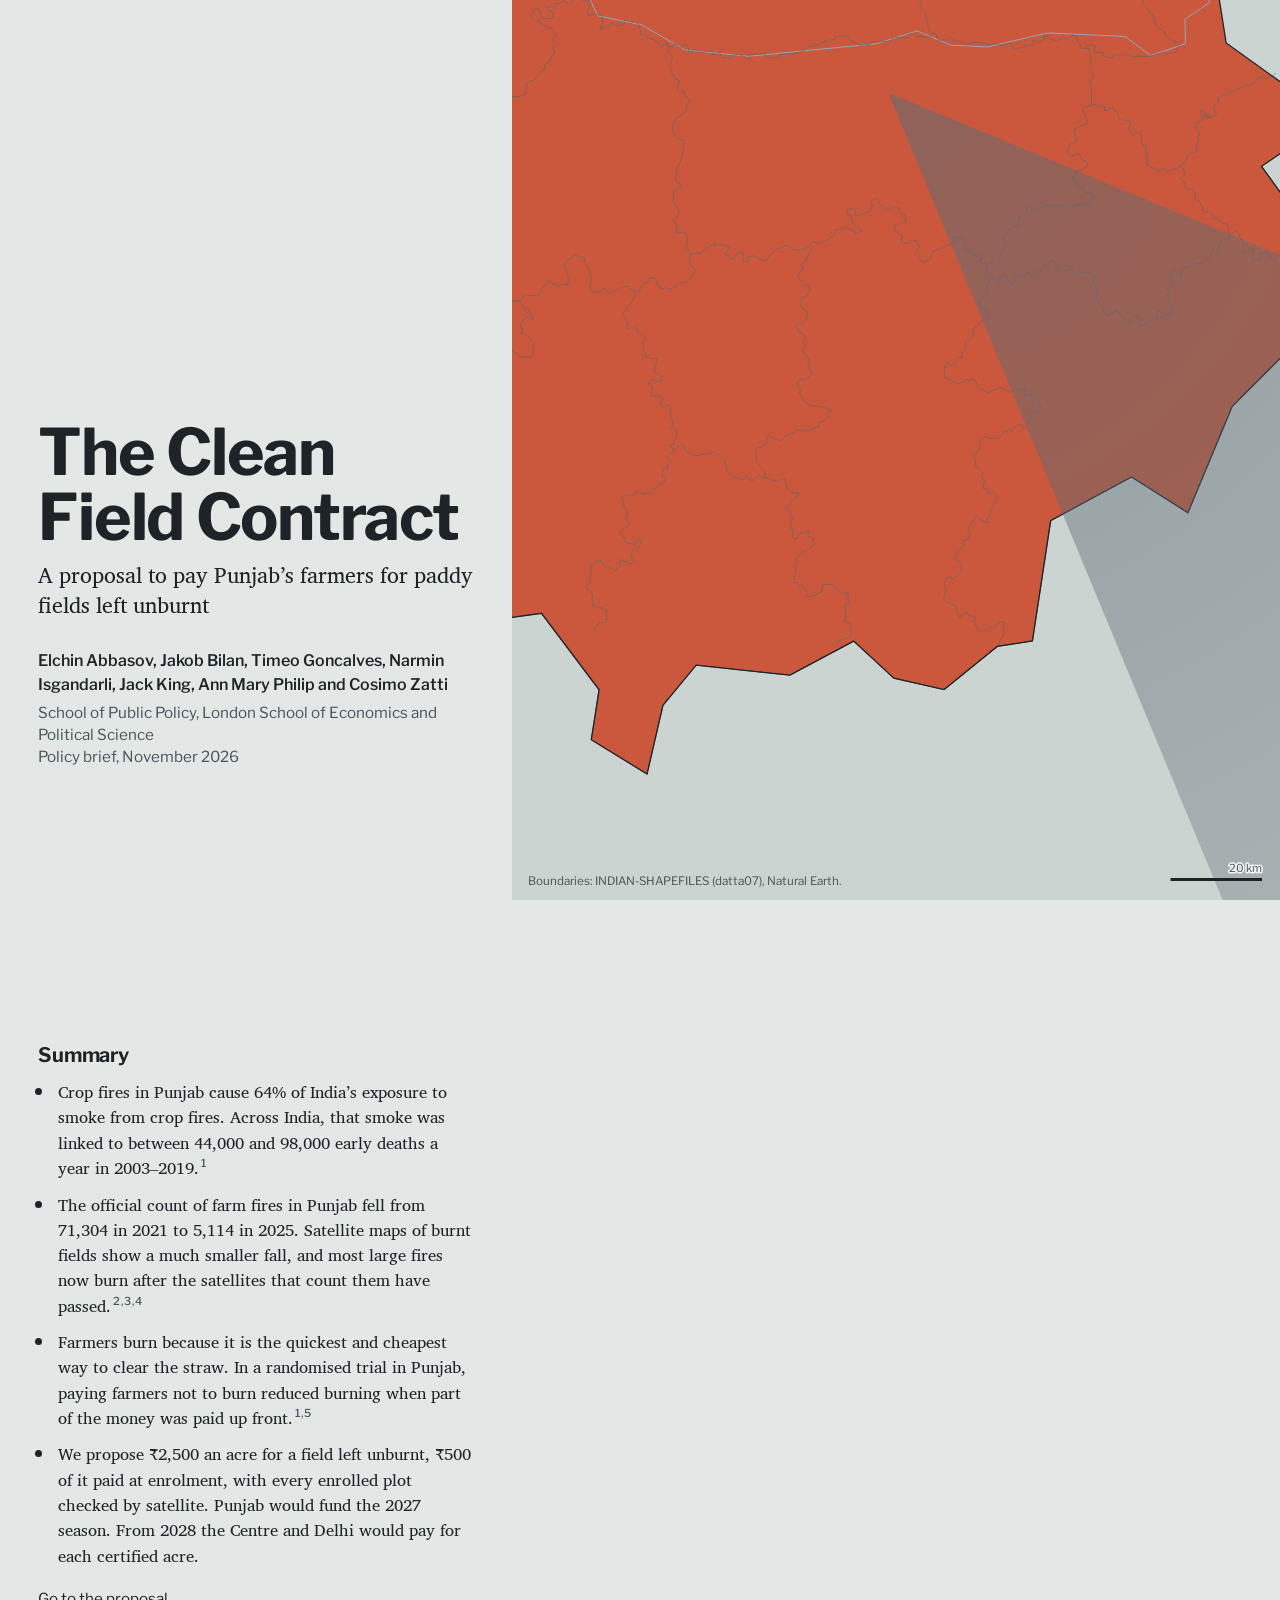
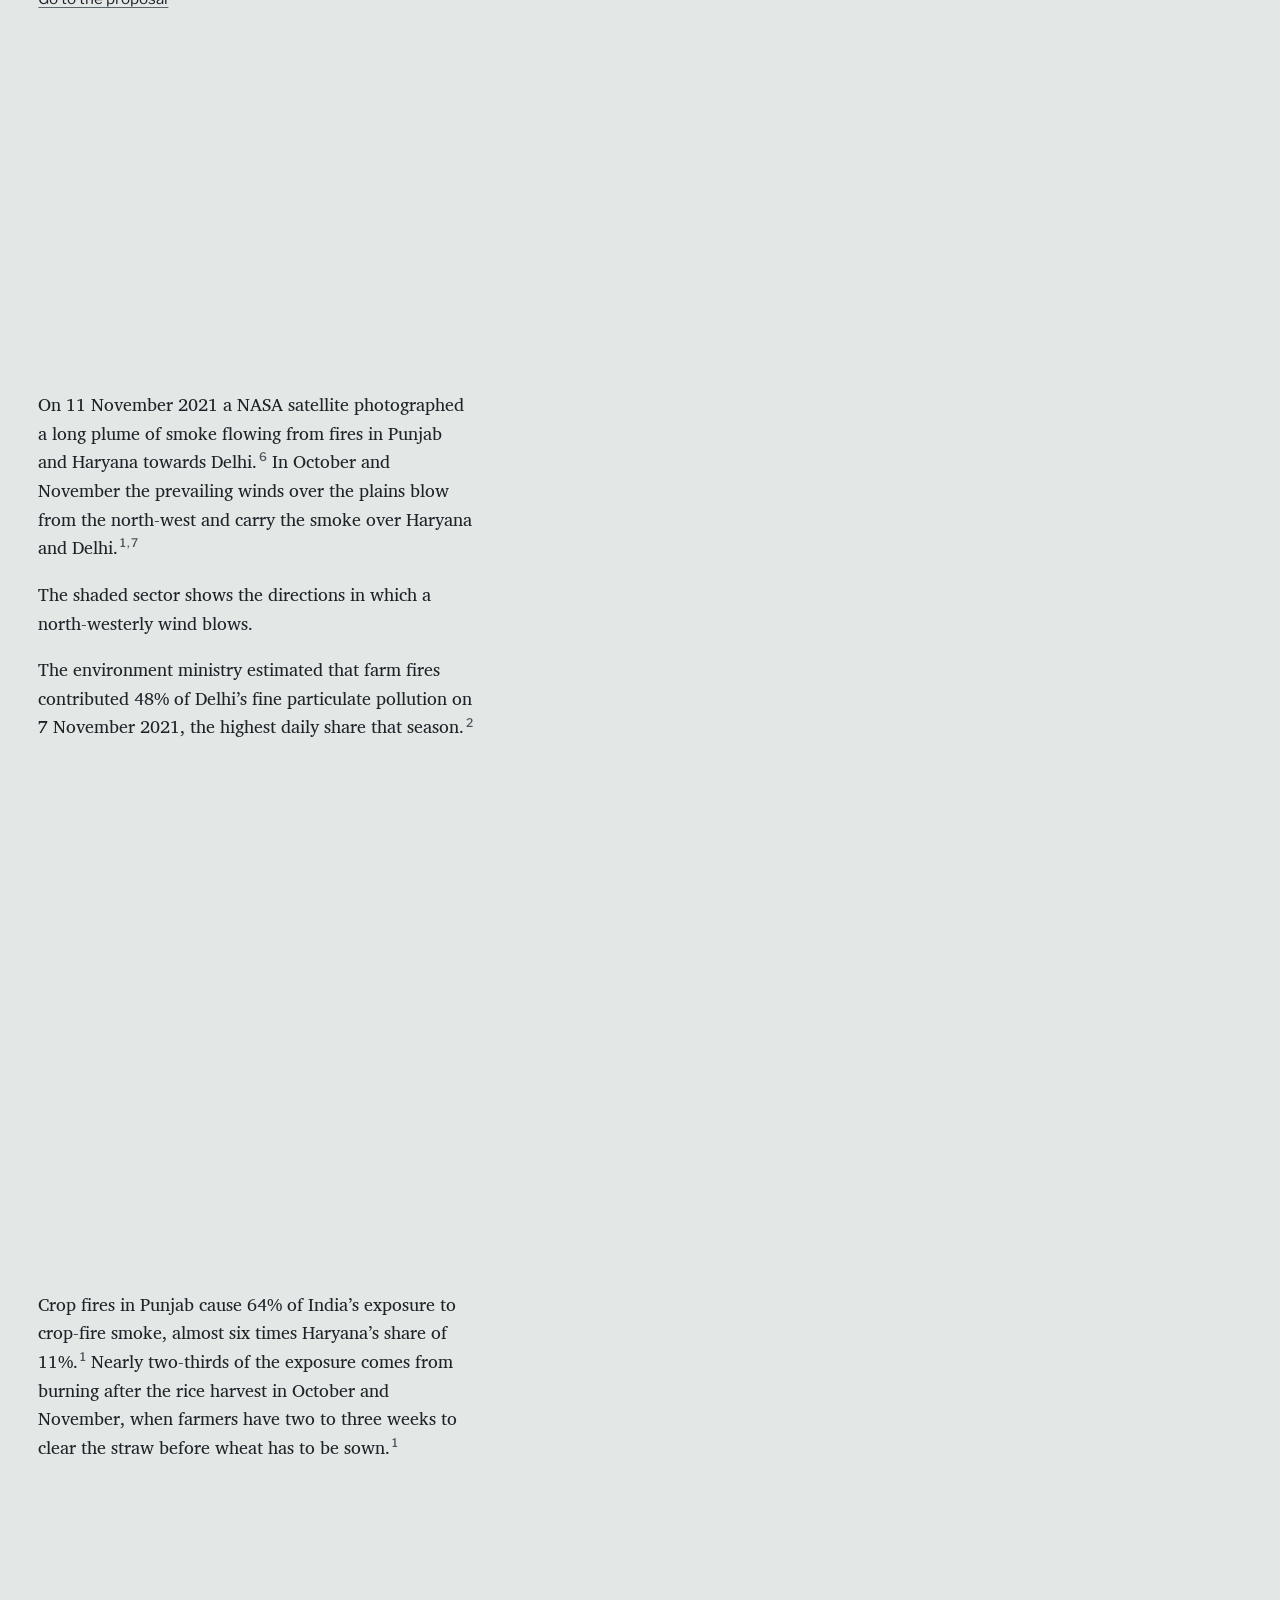
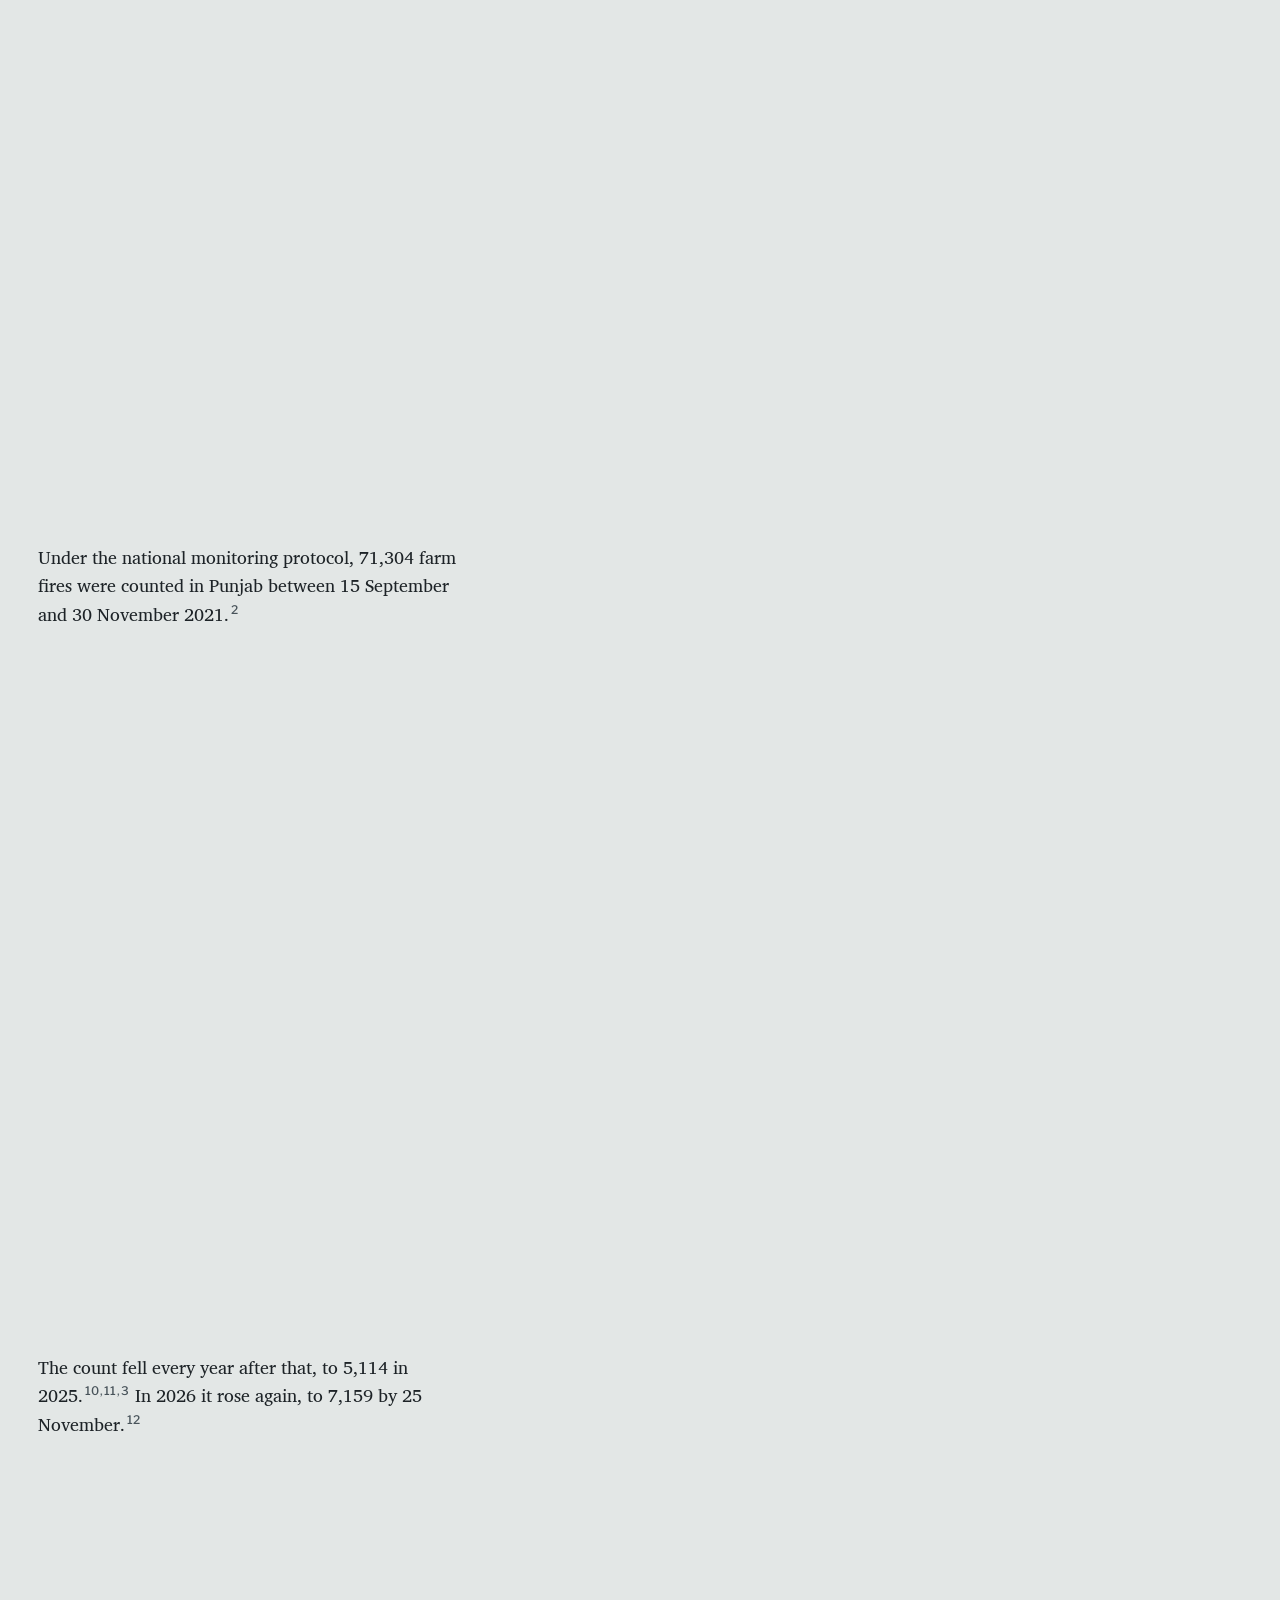
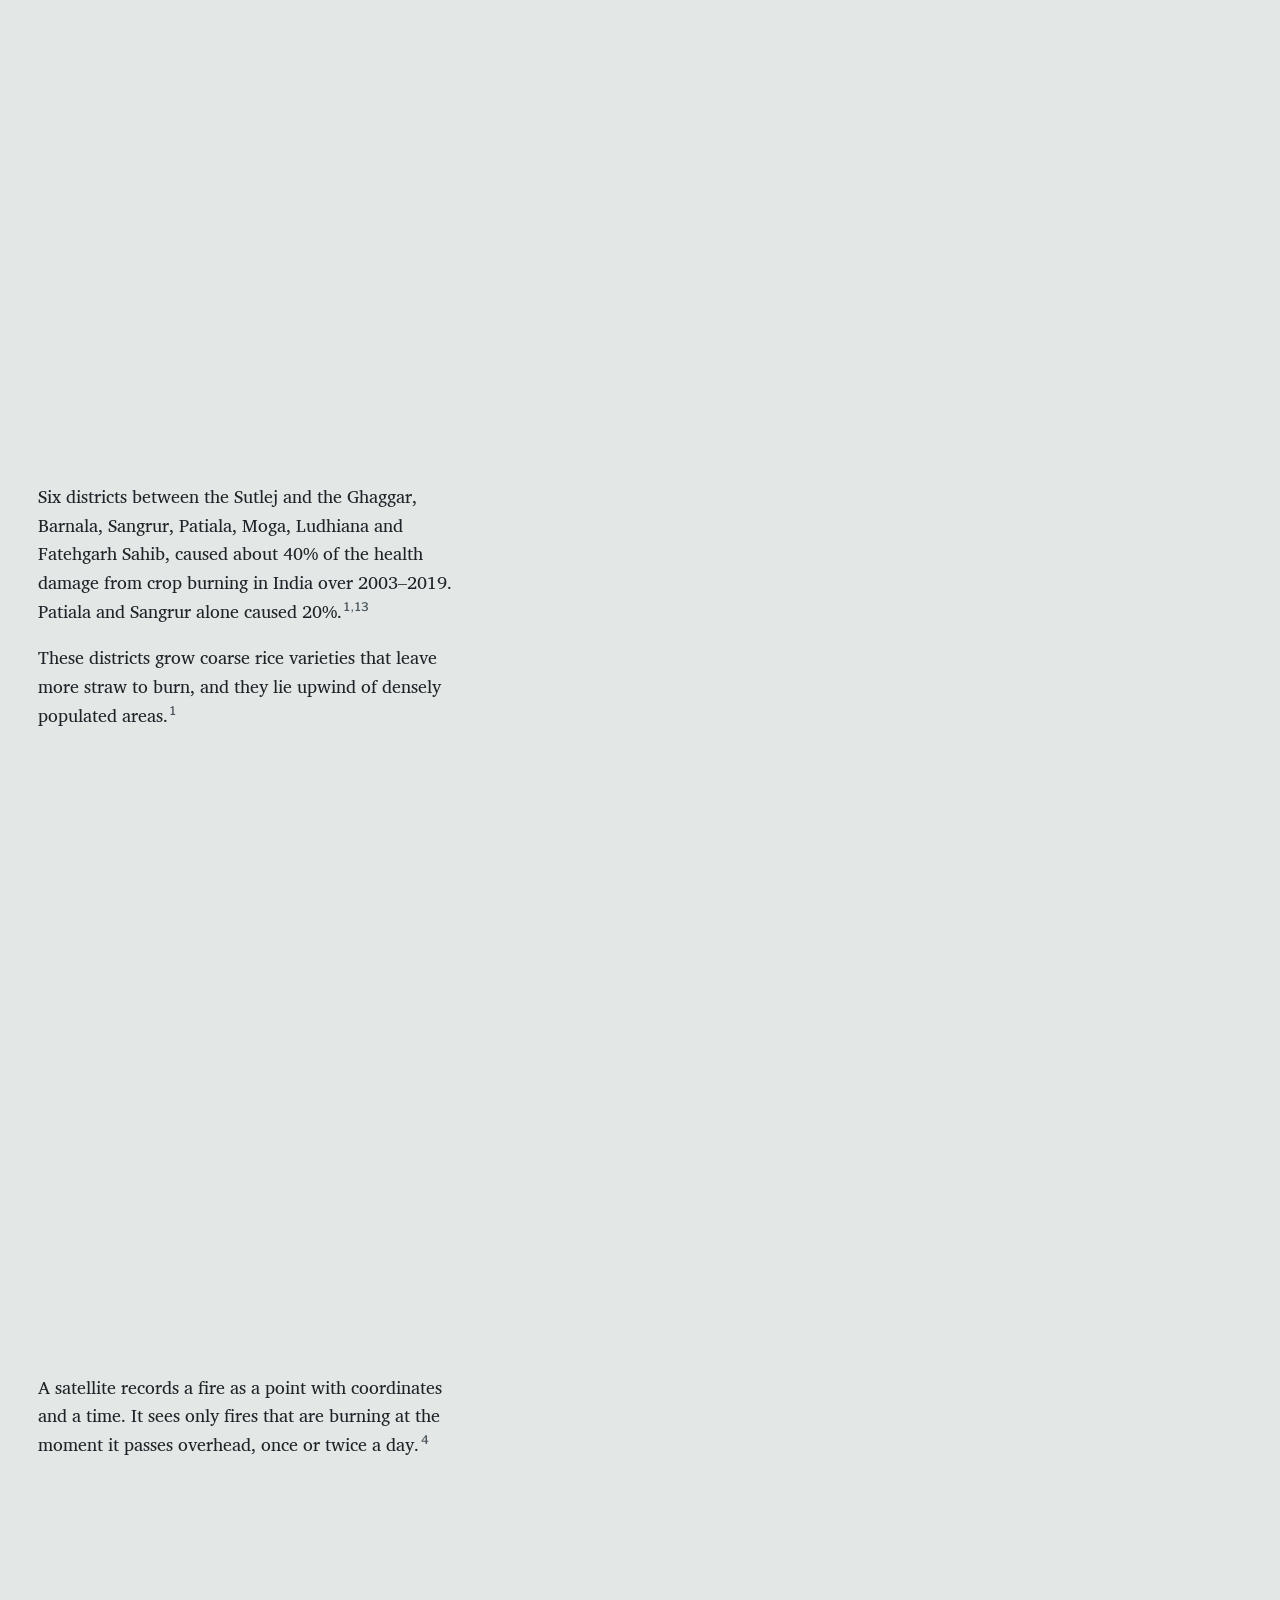
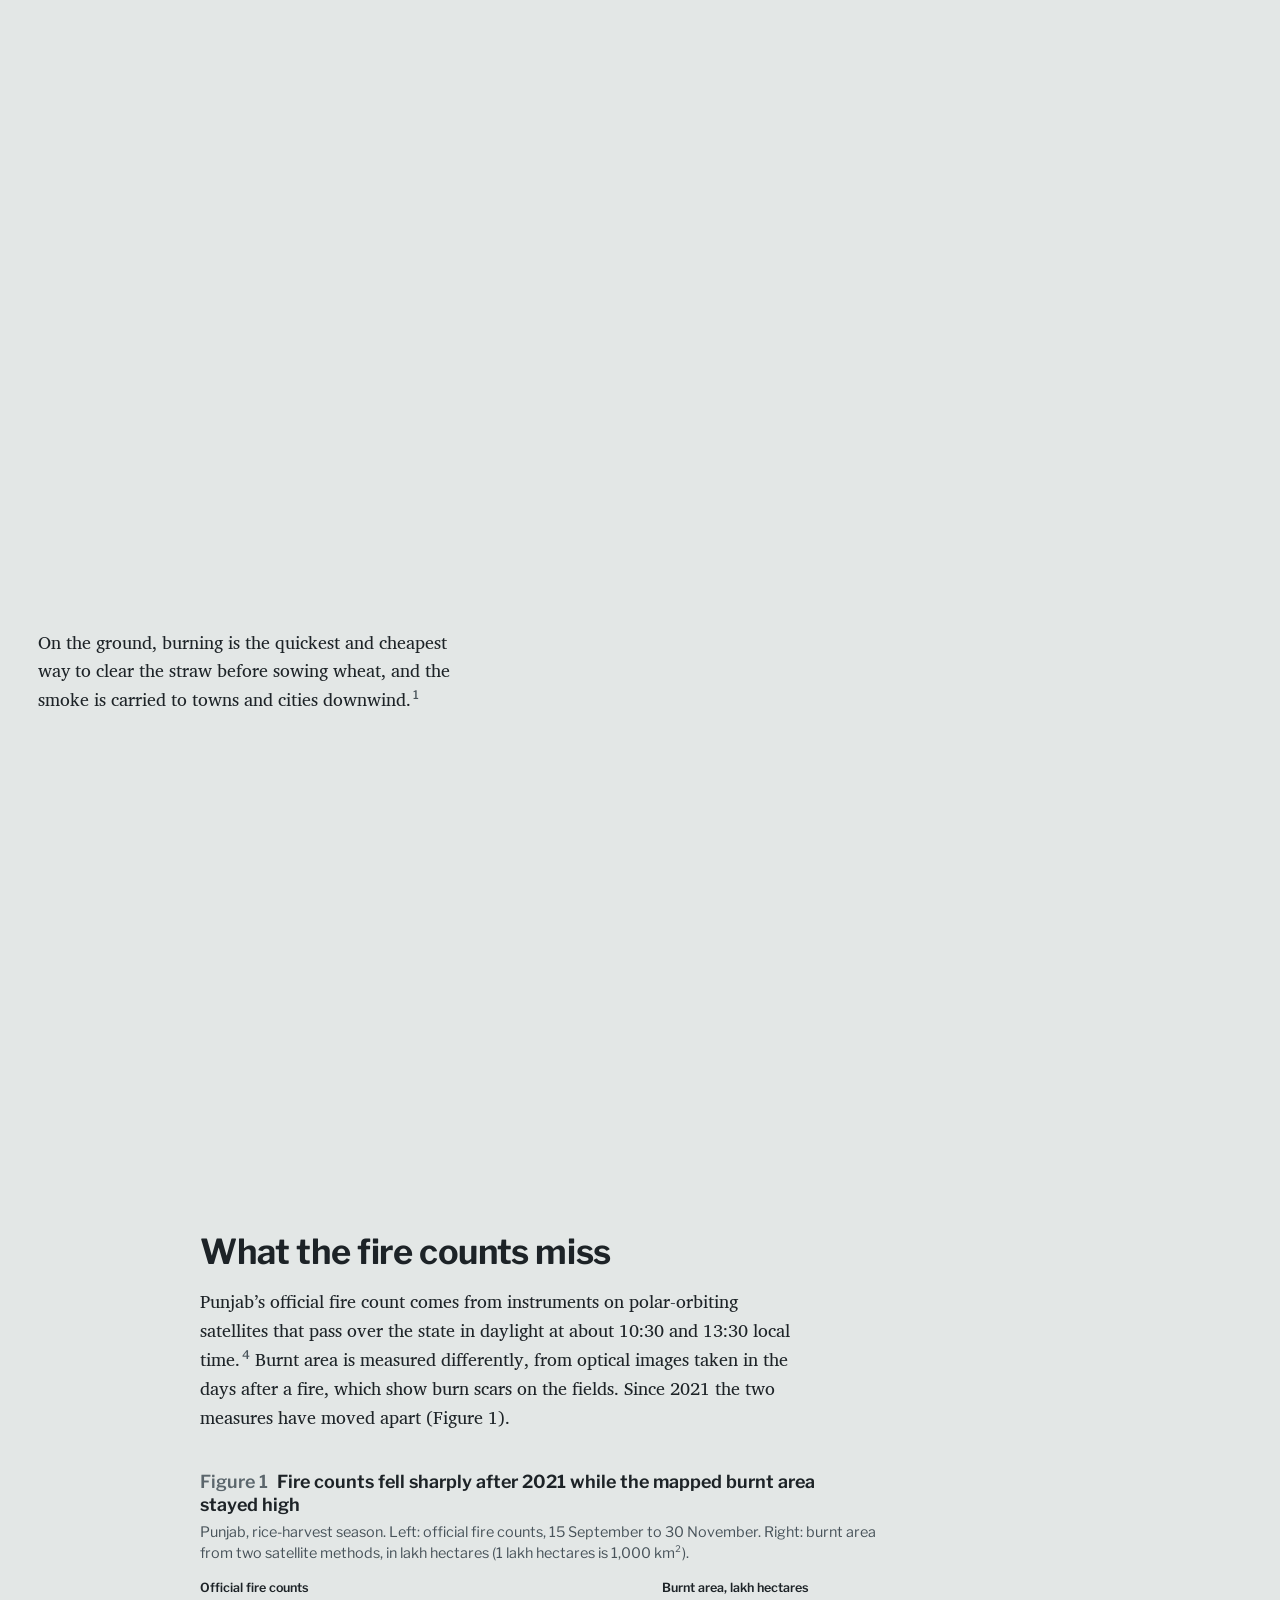
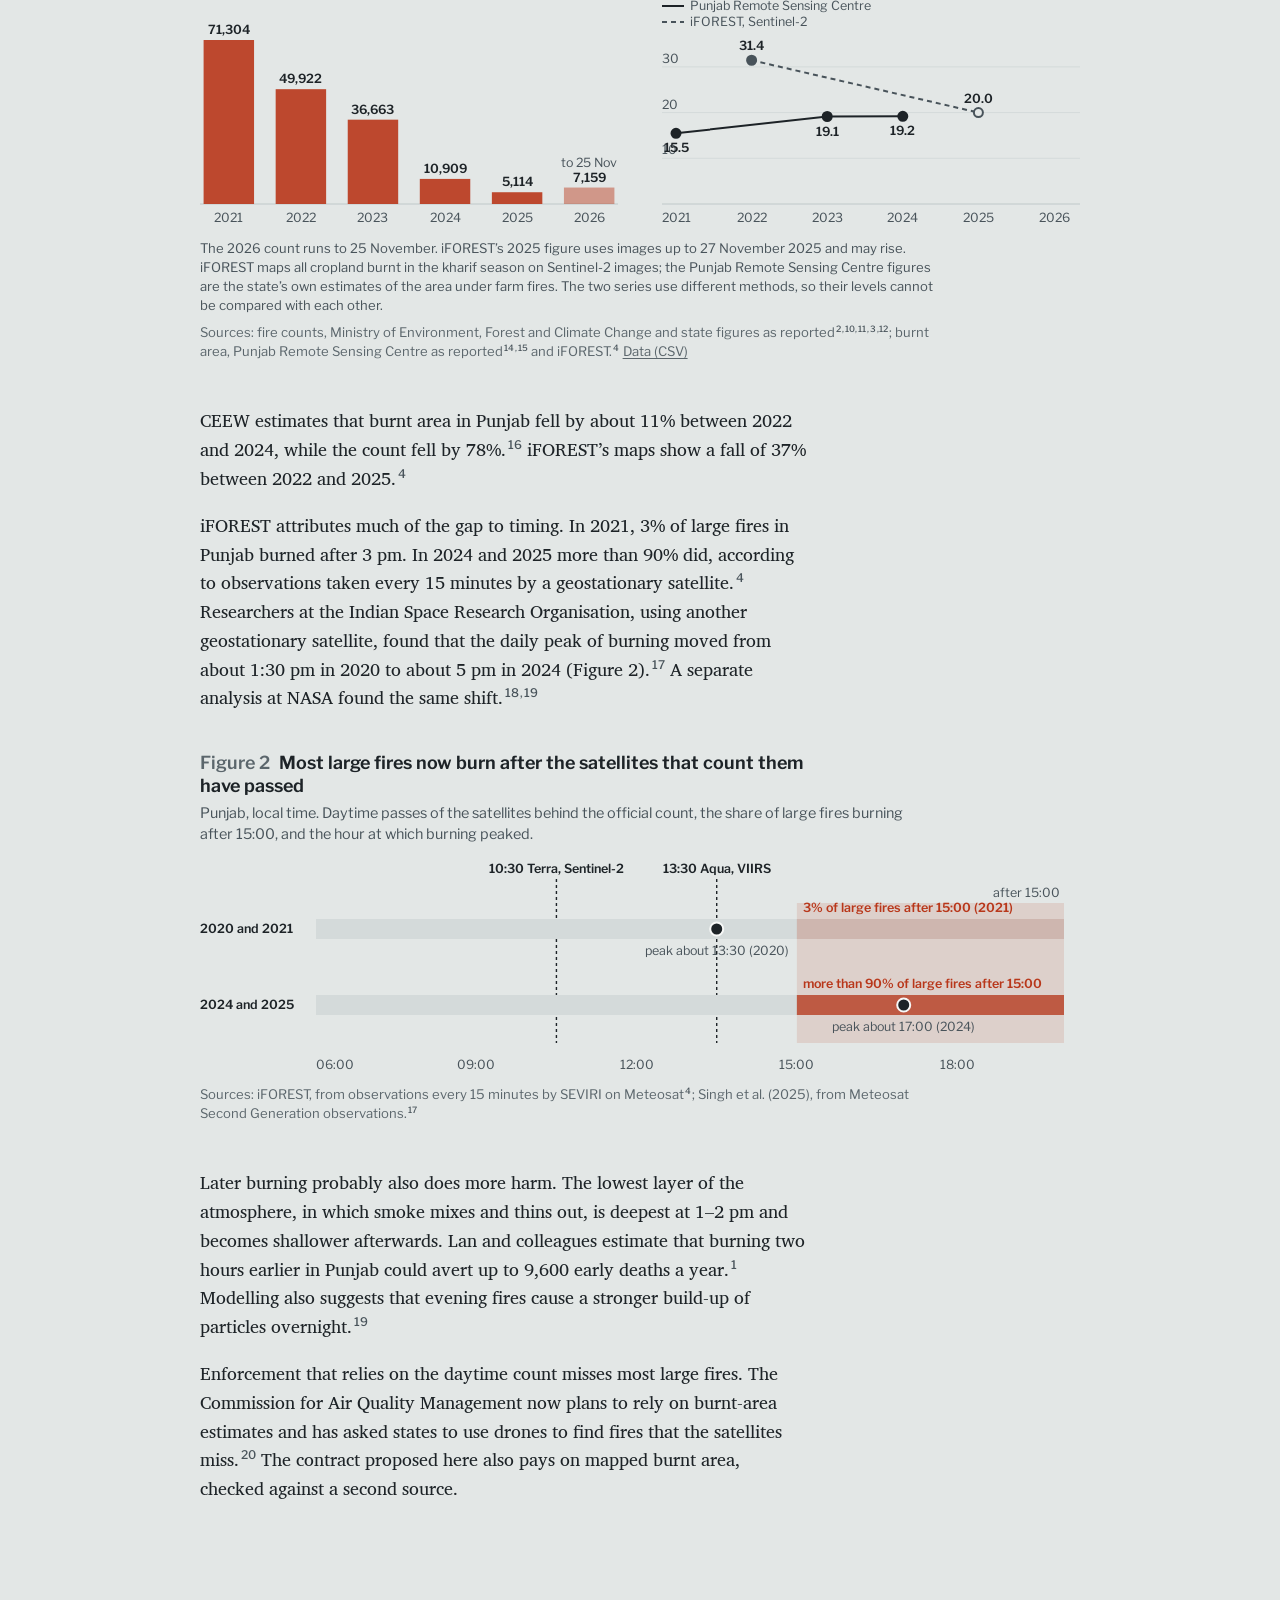
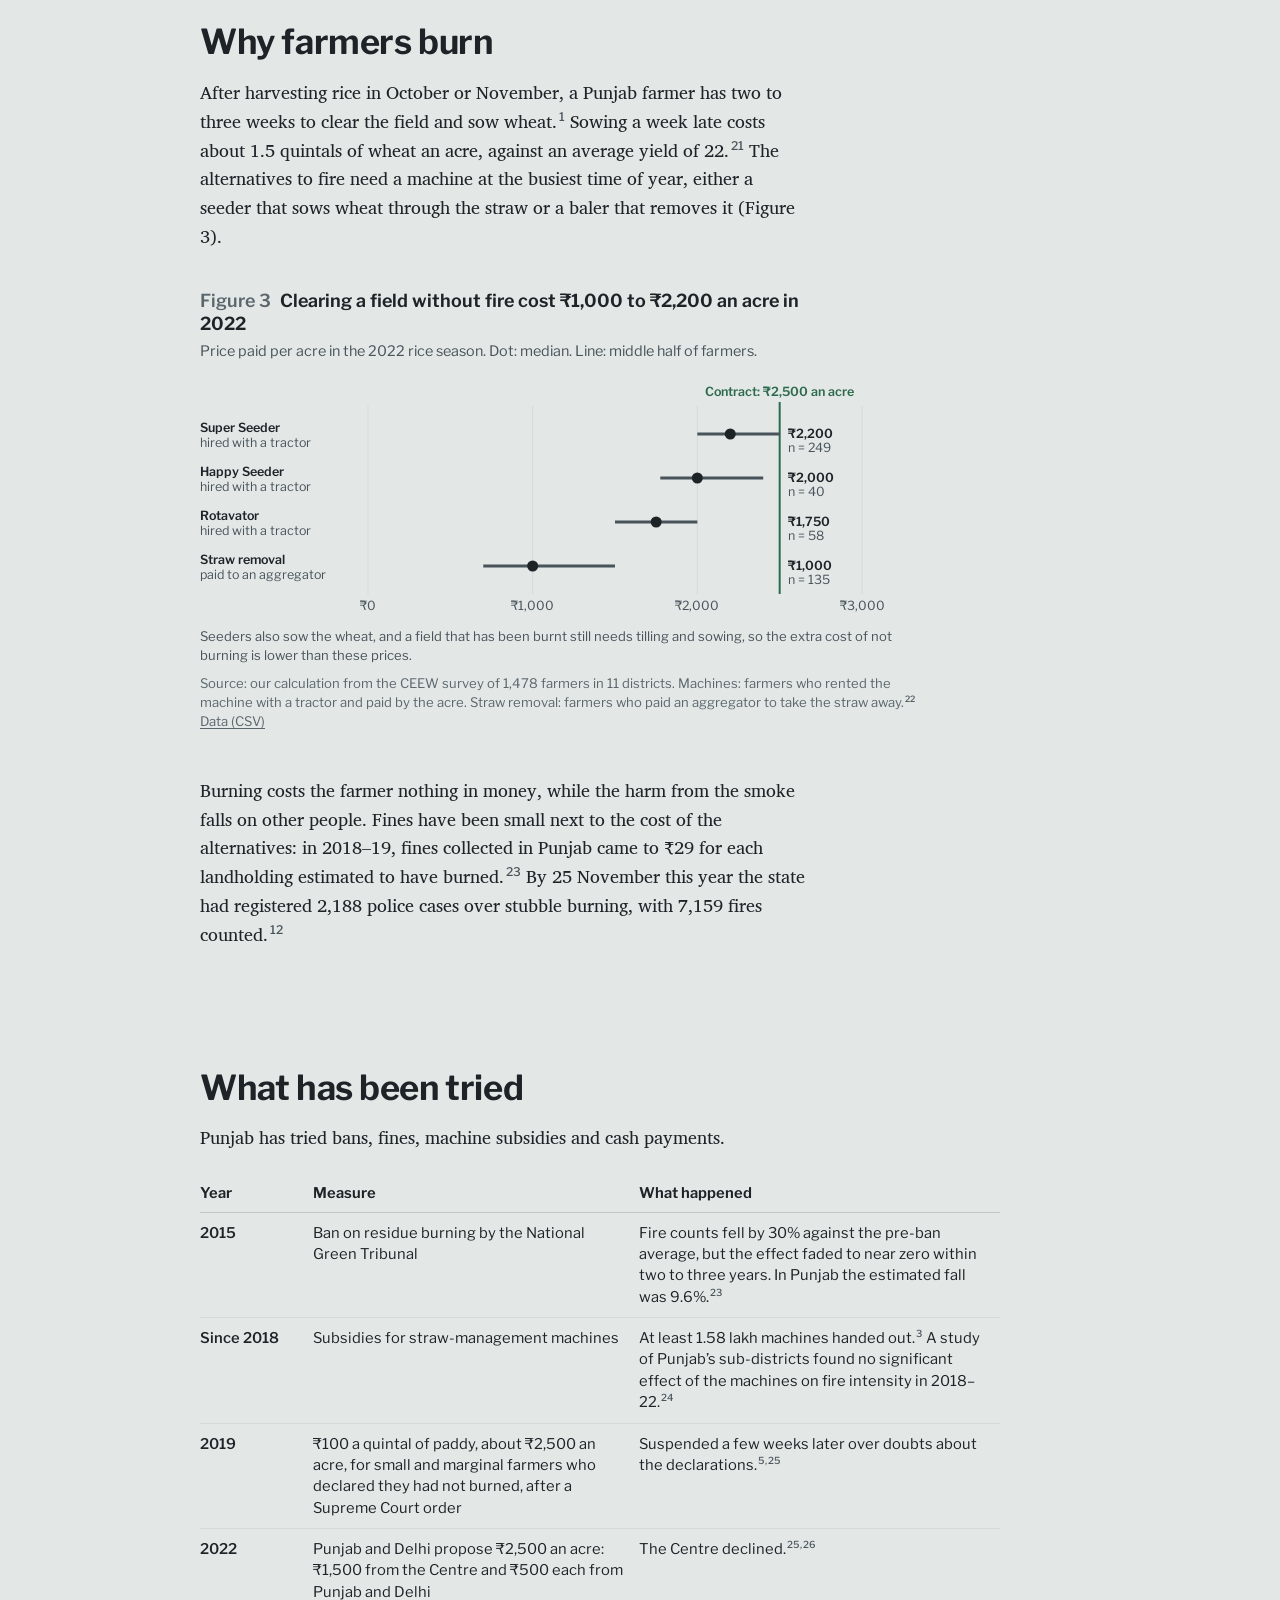
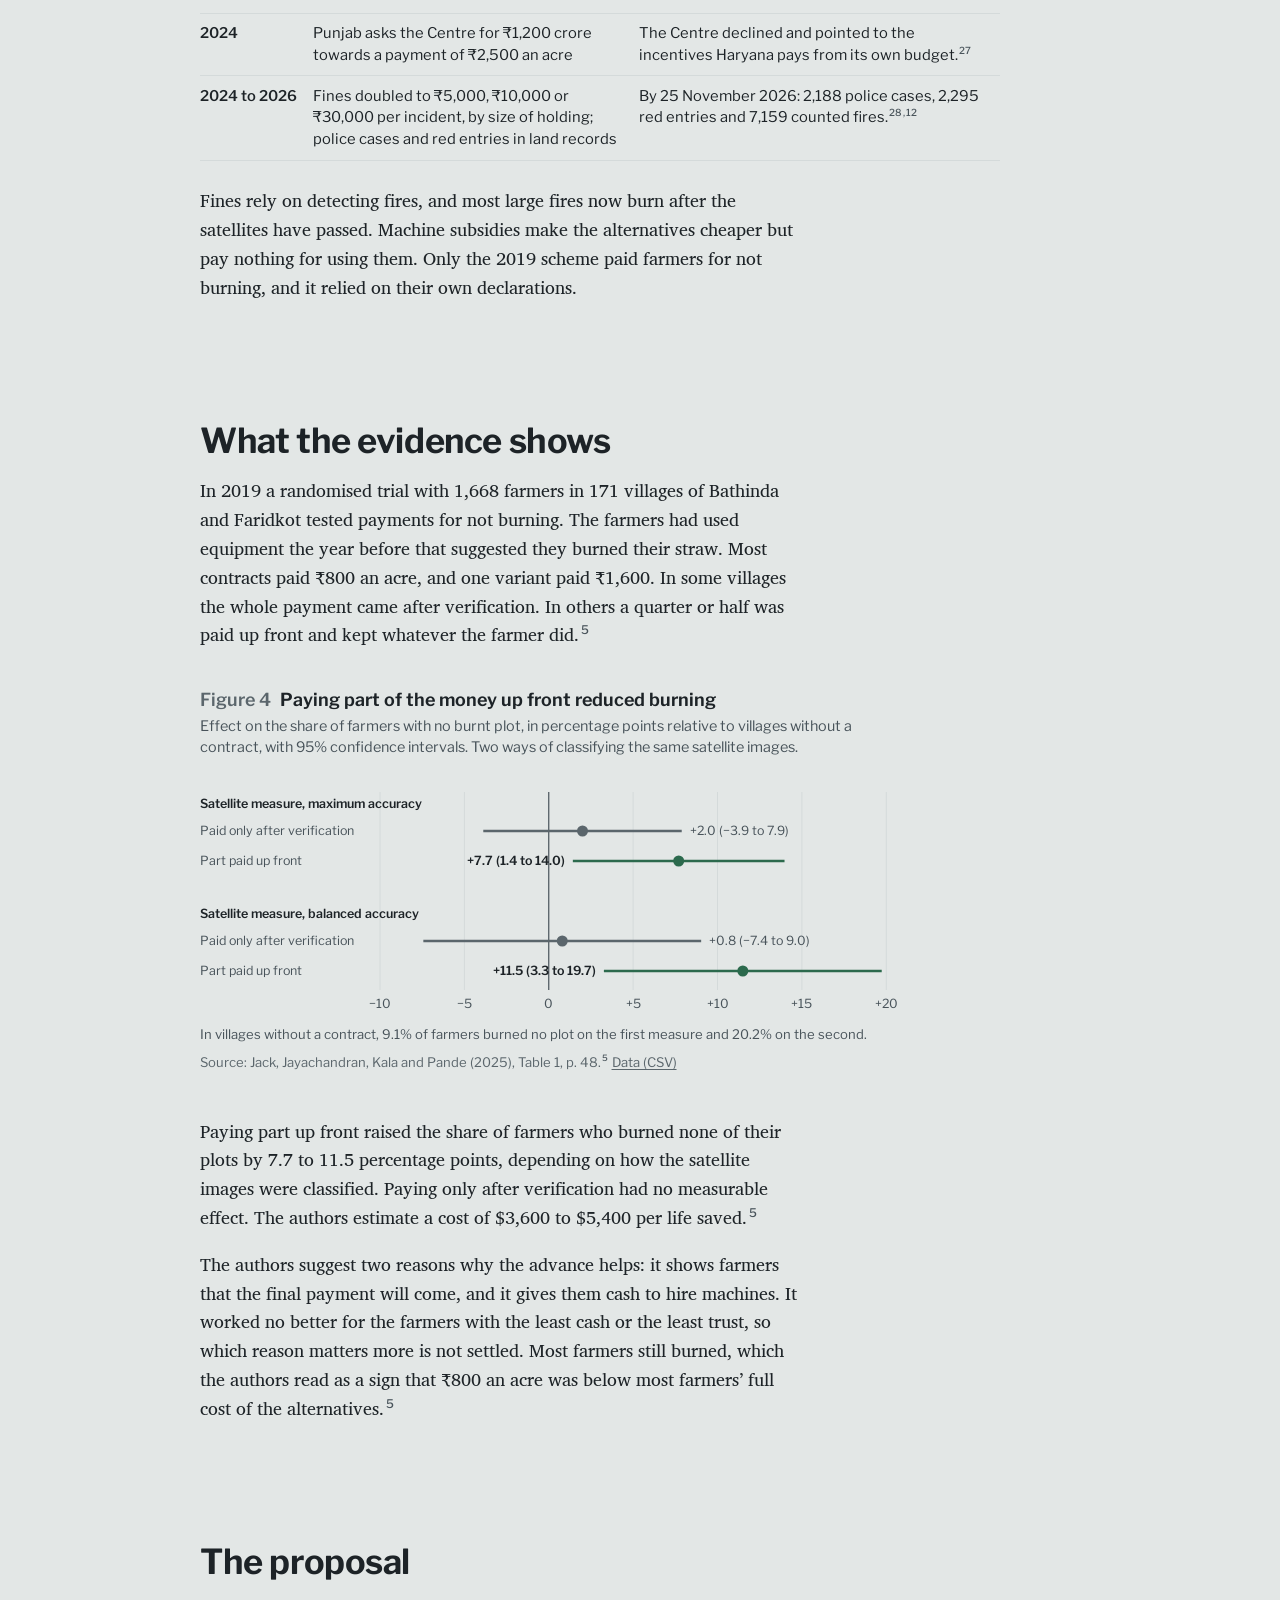
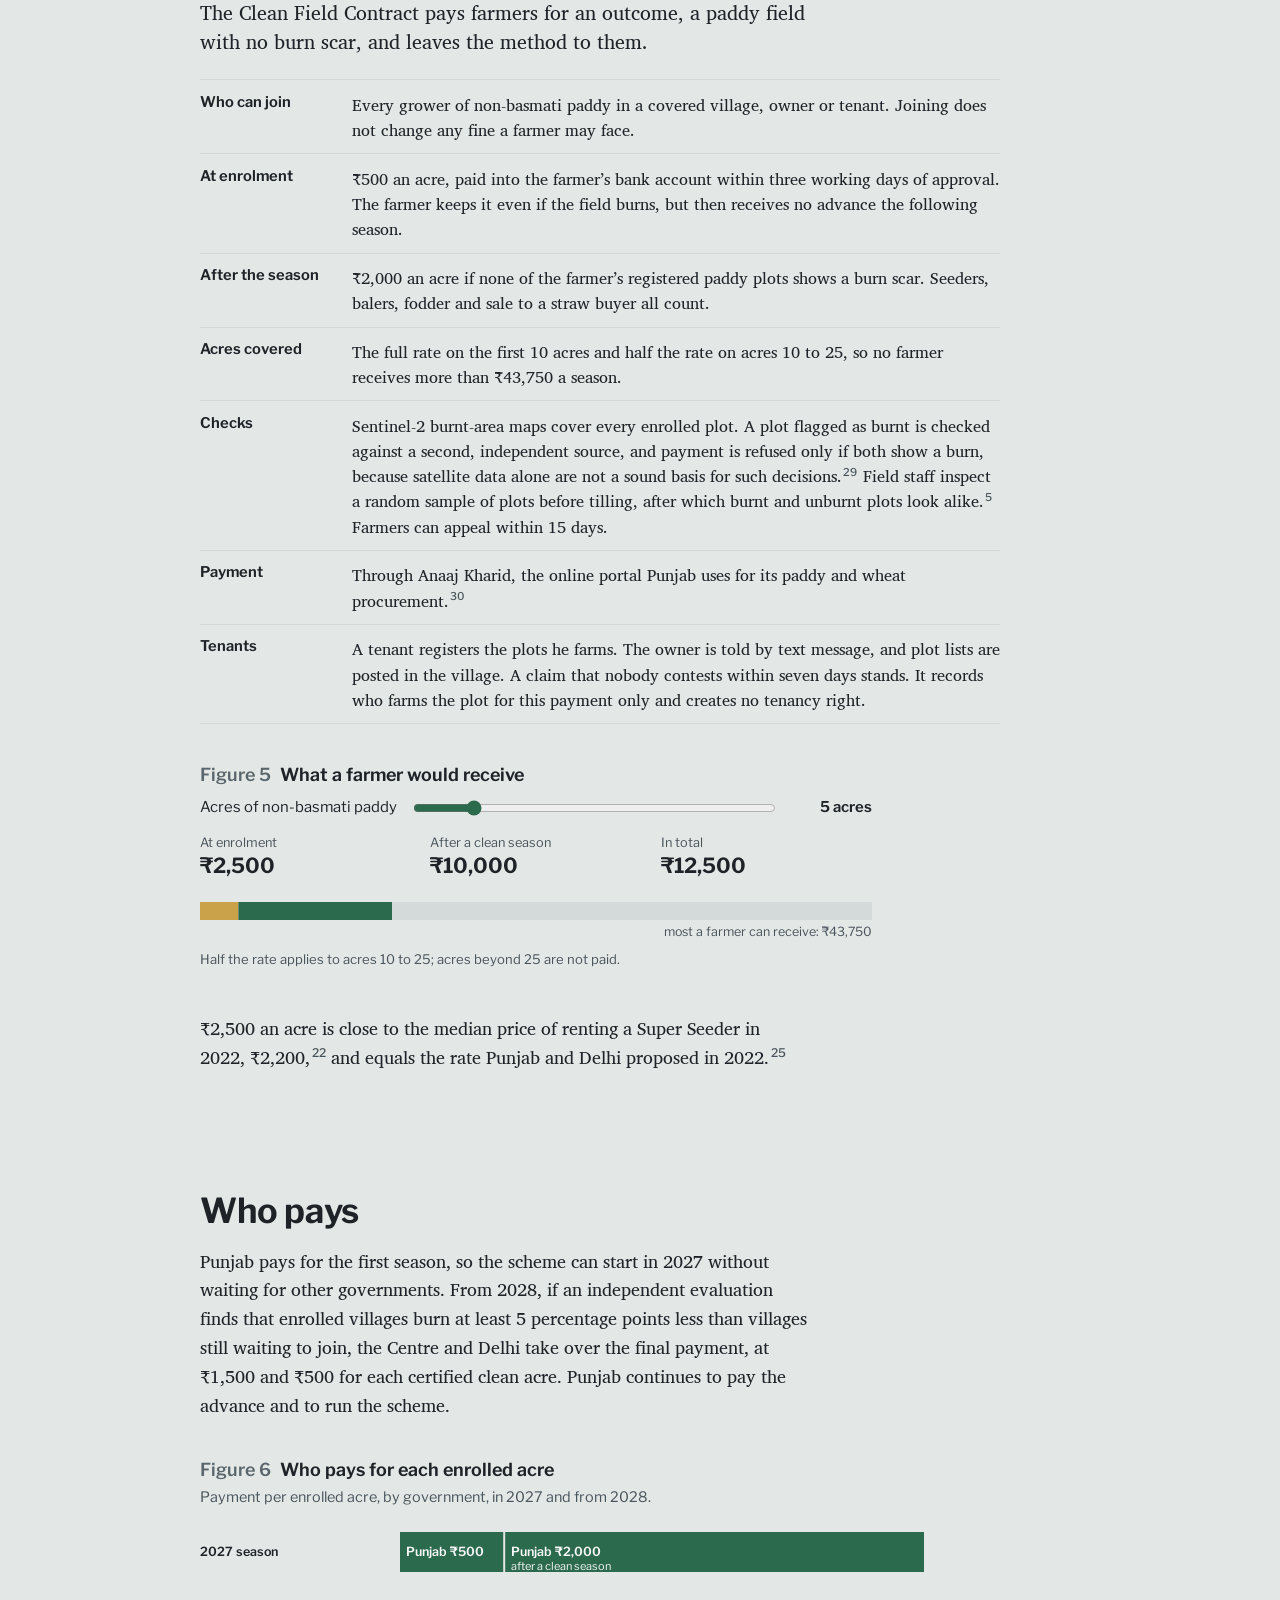
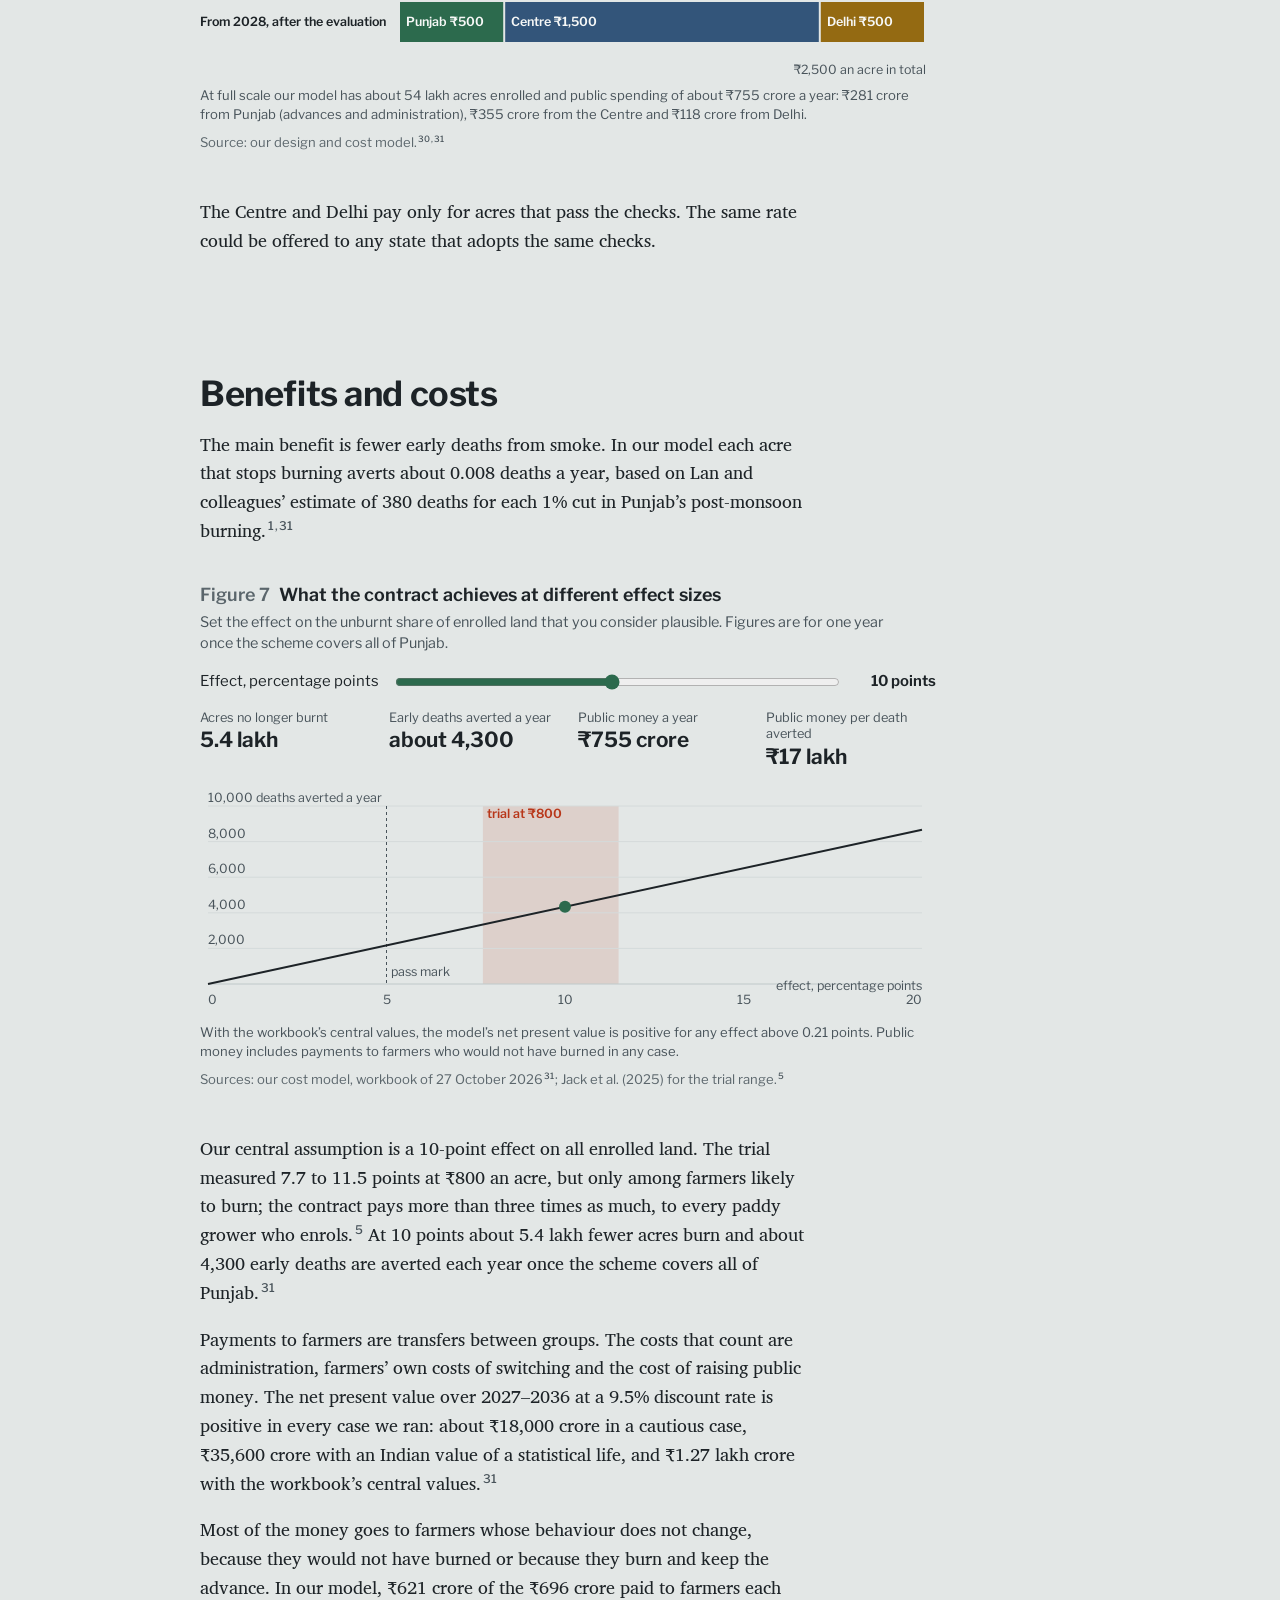
==== index.html @ 4c58927a "Add files via upload" ====
<!doctype html>
<html lang="en-GB">
<head>
<meta charset="utf-8">
<meta name="viewport" content="width=device-width, initial-scale=1, viewport-fit=cover">
<title>The Clean Field Contract: a proposal to pay Punjab’s farmers for paddy fields left unburnt</title>
<meta name="description" content="Policy brief. Pay Punjab’s farmers ₹2,500 an acre for a paddy field left unburnt, ₹500 of it at enrolment, with every enrolled plot checked by satellite.">
<meta name="author" content="Elchin Abbasov, Jakob Bilan, Timeo Goncalves, Narmin Isgandarli, Jack King, Ann Mary Philip, Cosimo Zatti">
<meta property="og:title" content="The Clean Field Contract">
<meta property="og:description" content="A proposal to pay Punjab’s farmers ₹2,500 an acre for a paddy field left unburnt, ₹500 of it at enrolment, with every enrolled plot checked by satellite.">
<meta property="og:type" content="article">
<meta name="color-scheme" content="light dark">
<link rel="icon" href="data:image/svg+xml,%3Csvg xmlns='http://www.w3.org/2000/svg' viewBox='0 0 32 32'%3E%3Crect width='32' height='32' fill='%232c6a4d'/%3E%3Crect x='6' y='6' width='9' height='9' fill='%23e8d7a3'/%3E%3Crect x='17' y='6' width='9' height='9' fill='%23e8d7a3'/%3E%3Crect x='6' y='17' width='9' height='9' fill='%23e8d7a3'/%3E%3Crect x='17' y='17' width='9' height='9' fill='%23c43d1c'/%3E%3C/svg%3E">
<link rel="preload" href="fonts/charis-sil-latin-400-normal.woff2" as="font" type="font/woff2" crossorigin>
<link rel="preload" href="fonts/libre-franklin-latin-wght-normal.woff2" as="font" type="font/woff2" crossorigin>
<link rel="stylesheet" href="css/site.css">
</head>
<body>
<a class="skip" href="#counts">Skip the map</a>
<main>
<noscript><p class="noscript">The maps and charts on this page need JavaScript. The text, tables and sources below are complete without it.</p></noscript>

<section class="scrolly" id="top" aria-label="Where the smoke comes from">
  <div class="stage" id="stage" aria-hidden="true"></div>
  <div class="steps">

    <header class="step step-title" data-step="0">
      <div class="panel">
        <h1>The Clean Field Contract</h1>
        <p class="deck">A proposal to pay Punjab’s farmers for paddy fields left unburnt</p>
        <p class="authors">Elchin Abbasov, Jakob Bilan, Timeo Goncalves, Narmin Isgandarli, Jack King, Ann Mary Philip and Cosimo Zatti</p>
        <p class="affil">School of Public Policy, London School of Economics and Political Science<br>Policy brief, November 2026</p>
      </div>
    </header>

    <div class="step step-summary" data-step="1">
      <div class="panel">
        <h2 class="summary-title">Summary</h2>
        <ul class="summary">
          <li>Crop fires in Punjab cause 64% of India’s exposure to smoke from crop fires. Across India, that smoke was linked to between 44,000 and 98,000 early deaths a year in 2003–2019.<sup class="refs"><a href="#r-lan2022">1</a></sup></li>
          <li>The official count of farm fires in Punjab fell from 71,304 in 2021 to 5,114 in 2025. Satellite maps of burnt fields show a much smaller fall, and most large fires now burn after the satellites that count them have passed.<sup class="refs"><a href="#r-pib2022">2</a><a href="#r-trib2025">3</a><a href="#r-iforest2025">4</a></sup></li>
          <li>Farmers burn because it is the quickest and cheapest way to clear the straw. In a randomised trial in Punjab, paying farmers not to burn reduced burning when part of the money was paid up front.<sup class="refs"><a href="#r-lan2022">1</a><a href="#r-jack2025">5</a></sup></li>
          <li>We propose ₹2,500 an acre for a field left unburnt, ₹500 of it paid at enrolment, with every enrolled plot checked by satellite. Punjab would fund the 2027 season. From 2028 the Centre and Delhi would pay for each certified acre.</li>
        </ul>
        <p class="jump"><a href="#contract">Go to the proposal</a></p>
      </div>
    </div>

    <div class="step" data-step="2">
      <div class="panel">
        <p>On 11 November 2021 a NASA satellite photographed a long plume of smoke flowing from fires in Punjab and Haryana towards Delhi.<sup class="refs"><a href="#r-nasa2021">6</a></sup> In October and November the prevailing winds over the plains blow from the north-west and carry the smoke over Haryana and Delhi.<sup class="refs"><a href="#r-lan2022">1</a><a href="#r-hayashida">7</a></sup></p>
        <p class="has-wind">The petals show how often the wind blew towards each direction 50 m above Ludhiana, from 15 October to 30 November in 2016–2025.<sup class="refs"><a href="#r-power">8</a></sup></p>
        <p class="no-wind">The shaded sector shows the directions in which a north-westerly wind blows.</p>
        <p>The environment ministry estimated that farm fires contributed 48% of Delhi’s fine particulate pollution on 7 November 2021, the highest daily share that season.<sup class="refs"><a href="#r-pib2022">2</a></sup></p>
      </div>
    </div>

    <div class="step" data-step="3">
      <div class="panel">
        <p>Crop fires in Punjab cause 64% of India’s exposure to crop-fire smoke, almost six times Haryana’s share of 11%.<sup class="refs"><a href="#r-lan2022">1</a></sup> Nearly two-thirds of the exposure comes from burning after the rice harvest in October and November, when farmers have two to three weeks to clear the straw before wheat has to be sown.<sup class="refs"><a href="#r-lan2022">1</a></sup></p>
      </div>
    </div>

    <div class="step" data-step="4">
      <div class="panel">
        <p>Under the national monitoring protocol, 71,304 farm fires were counted in Punjab between 15 September and 30 November 2021.<sup class="refs"><a href="#r-pib2022">2</a></sup></p>
        <p class="has-data">Each dot is a fire detected in that season by the VIIRS instrument on the NOAA-20 satellite, <span data-live="countA"></span> detections in all.<sup class="refs"><a href="#r-firms">9</a></sup> The season plays forward as you scroll.</p>
      </div>
    </div>

    <div class="step" data-step="5">
      <div class="panel">
        <p>The count fell every year after that, to 5,114 in 2025.<sup class="refs"><a href="#r-pib2023">10</a><a href="#r-air2025">11</a><a href="#r-trib2025">3</a></sup> In 2026 it rose again, to 7,159 by 25 November.<sup class="refs"><a href="#r-nh2026">12</a></sup></p>
        <p class="has-data">The dots now show the <span data-live="seasonB">2026</span> season, <span data-live="countB"></span> detections<span data-live="throughB"></span>.</p>
      </div>
    </div>

    <div class="step" data-step="6">
      <div class="panel">
        <p>Six districts between the Sutlej and the Ghaggar, Barnala, Sangrur, Patiala, Moga, Ludhiana and Fatehgarh Sahib, caused about 40% of the health damage from crop burning in India over 2003–2019. Patiala and Sangrur alone caused 20%.<sup class="refs"><a href="#r-lan2022">1</a><a href="#r-dte2022">13</a></sup></p>
        <p>These districts grow coarse rice varieties that leave more straw to burn, and they lie upwind of densely populated areas.<sup class="refs"><a href="#r-lan2022">1</a></sup></p>
      </div>
    </div>

    <div class="step" data-step="7">
      <div class="panel">
        <p>A satellite records a fire as a point with coordinates and a time. It sees only fires that are burning at the moment it passes overhead, once or twice a day.<sup class="refs"><a href="#r-iforest2025">4</a></sup></p>
      </div>
    </div>

    <div class="step" data-step="8">
      <div class="panel">
        <p>On the ground, burning is the quickest and cheapest way to clear the straw before sowing wheat, and the smoke is carried to towns and cities downwind.<sup class="refs"><a href="#r-lan2022">1</a></sup></p>
      </div>
    </div>

  </div>
</section>

<div class="air">

<section class="chapter" id="counts">
  <h2>What the fire counts miss</h2>
  <p>Punjab’s official fire count comes from instruments on polar-orbiting satellites that pass over the state in daylight at about 10:30 and 13:30 local time.<sup class="refs"><a href="#r-iforest2025">4</a></sup> Burnt area is measured differently, from optical images taken in the days after a fire, which show burn scars on the fields. Since 2021 the two measures have moved apart (Figure 1).</p>

  <figure class="fig wide" id="fig-counts">
    <h3><span class="fn">Figure 1</span>Fire counts fell sharply after 2021 while the mapped burnt area stayed high</h3>
    <p class="fig-sub">Punjab, rice-harvest season. Left: official fire counts, 15 September to 30 November. Right: burnt area from two satellite methods, in lakh hectares (1 lakh hectares is 1,000 km²).</p>
    <div class="chart" data-chart="counts" role="img" aria-label="Official fire counts: 71,304 in 2021, 49,922 in 2022, 36,663 in 2023, 10,909 in 2024, 5,114 in 2025 and 7,159 by 25 November 2026. Burnt area from the Punjab Remote Sensing Centre: 15.5 lakh hectares in 2021, 19.1 in 2023 and 19.2 in 2024. From iFOREST: 31.4 in 2022 and about 20 in 2025."></div>
    <p class="fig-notes">The 2026 count runs to 25 November. iFOREST’s 2025 figure uses images up to 27 November 2025 and may rise. iFOREST maps all cropland burnt in the kharif season on Sentinel-2 images; the Punjab Remote Sensing Centre figures are the state’s own estimates of the area under farm fires. The two series use different methods, so their levels cannot be compared with each other.</p>
    <p class="fig-source">Sources: fire counts, Ministry of Environment, Forest and Climate Change and state figures as reported<sup class="refs"><a href="#r-pib2022">2</a><a href="#r-pib2023">10</a><a href="#r-air2025">11</a><a href="#r-trib2025">3</a><a href="#r-nh2026">12</a></sup>; burnt area, Punjab Remote Sensing Centre as reported<sup class="refs"><a href="#r-ht2022">14</a><a href="#r-newsdrum2025">15</a></sup> and iFOREST.<sup class="refs"><a href="#r-iforest2025">4</a></sup> <a class="data-link" href="data/figures/fig1-counts-burnt-area.csv" download>Data (CSV)</a></p>
  </figure>

  <p>CEEW estimates that burnt area in Punjab fell by about 11% between 2022 and 2024, while the count fell by 78%.<sup class="refs"><a href="#r-trib2026op">16</a></sup> iFOREST’s maps show a fall of 37% between 2022 and 2025.<sup class="refs"><a href="#r-iforest2025">4</a></sup></p>
  <p>iFOREST attributes much of the gap to timing. In 2021, 3% of large fires in Punjab burned after 3 pm. In 2024 and 2025 more than 90% did, according to observations taken every 15 minutes by a geostationary satellite.<sup class="refs"><a href="#r-iforest2025">4</a></sup> Researchers at the Indian Space Research Organisation, using another geostationary satellite, found that the daily peak of burning moved from about 1:30 pm in 2020 to about 5 pm in 2024 (Figure 2).<sup class="refs"><a href="#r-singh2025">17</a></sup> A separate analysis at NASA found the same shift.<sup class="refs"><a href="#r-jethva2026">18</a><a href="#r-nasa2025">19</a></sup></p>

  <figure class="fig wide" id="fig-clock">
    <h3><span class="fn">Figure 2</span>Most large fires now burn after the satellites that count them have passed</h3>
    <p class="fig-sub">Punjab, local time. Daytime passes of the satellites behind the official count, the share of large fires burning after 15:00, and the hour at which burning peaked.</p>
    <div class="chart" data-chart="clock" role="img" aria-label="Satellites that count fires pass at 10:30 and 13:30. In 2021, 3% of large fires burned after 15:00; in 2020 burning peaked at about 13:30. In 2024 and 2025, more than 90% burned after 15:00; in 2024 burning peaked at about 17:00."></div>
    <p class="fig-source">Sources: iFOREST, from observations every 15 minutes by SEVIRI on Meteosat<sup class="refs"><a href="#r-iforest2025">4</a></sup>; Singh et al. (2025), from Meteosat Second Generation observations.<sup class="refs"><a href="#r-singh2025">17</a></sup></p>
  </figure>

  <p>Later burning probably also does more harm. The lowest layer of the atmosphere, in which smoke mixes and thins out, is deepest at 1–2 pm and becomes shallower afterwards. Lan and colleagues estimate that burning two hours earlier in Punjab could avert up to 9,600 early deaths a year.<sup class="refs"><a href="#r-lan2022">1</a></sup> Modelling also suggests that evening fires cause a stronger build-up of particles overnight.<sup class="refs"><a href="#r-nasa2025">19</a></sup></p>
  <p>Enforcement that relies on the daytime count misses most large fires. The Commission for Air Quality Management now plans to rely on burnt-area estimates and has asked states to use drones to find fires that the satellites miss.<sup class="refs"><a href="#r-bs2026">20</a></sup> The contract proposed here also pays on mapped burnt area, checked against a second source.</p>

  <section class="live" id="live" hidden aria-labelledby="live-title">
    <h3 id="live-title">This season</h3>
    <p class="live-lede"></p>
    <div class="chart" data-chart="live" role="img" aria-label="Cumulative satellite fire detections in Punjab this season compared with last season."></div>
    <p class="fig-notes">Raw detections by one satellite, VIIRS on NOAA-20, inside Punjab’s boundary, with low-confidence detections removed. These are not the official count, which combines several satellites and filters detections differently.<sup class="refs"><a href="#r-firms">9</a></sup></p>
  </section>
</section>

<section class="chapter" id="why">
  <h2>Why farmers burn</h2>
  <p>After harvesting rice in October or November, a Punjab farmer has two to three weeks to clear the field and sow wheat.<sup class="refs"><a href="#r-lan2022">1</a></sup> Sowing a week late costs about 1.5 quintals of wheat an acre, against an average yield of 22.<sup class="refs"><a href="#r-gandhi2025">21</a></sup> The alternatives to fire need a machine at the busiest time of year, either a seeder that sows wheat through the straw or a baler that removes it (Figure 3).</p>

  <figure class="fig" id="fig-costs">
    <h3><span class="fn">Figure 3</span>Clearing a field without fire cost ₹1,000 to ₹2,200 an acre in 2022</h3>
    <p class="fig-sub">Price paid per acre in the 2022 rice season. Dot: median. Line: middle half of farmers.</p>
    <div class="chart" data-chart="costs" role="img" aria-label="Median price per acre in 2022: Super Seeder 2,200 rupees, Happy Seeder 2,000, rotavator 1,750, straw removal by an aggregator 1,000."></div>
    <p class="fig-notes">Seeders also sow the wheat, and a field that has been burnt still needs tilling and sowing, so the extra cost of not burning is lower than these prices.</p>
    <p class="fig-source">Source: our calculation from the CEEW survey of 1,478 farmers in 11 districts. Machines: farmers who rented the machine with a tractor and paid by the acre. Straw removal: farmers who paid an aggregator to take the straw away.<sup class="refs"><a href="#r-ceew2024">22</a></sup> <a class="data-link" href="data/figures/fig3-hire-costs.csv" download>Data (CSV)</a></p>
  </figure>

  <p>Burning costs the farmer nothing in money, while the harm from the smoke falls on other people. Fines have been small next to the cost of the alternatives: in 2018–19, fines collected in Punjab came to ₹29 for each landholding estimated to have burned.<sup class="refs"><a href="#r-khanna2025">23</a></sup> By 25 November this year the state had registered 2,188 police cases over stubble burning, with 7,159 fires counted.<sup class="refs"><a href="#r-nh2026">12</a></sup></p>
</section>

<section class="chapter" id="tried">
  <h2>What has been tried</h2>
  <p>Punjab has tried bans, fines, machine subsidies and cash payments.</p>
  <div class="table-wrap">
    <table class="plain stack years">
      <thead><tr><th scope="col">Year</th><th scope="col">Measure</th><th scope="col">What happened</th></tr></thead>
      <tbody>
        <tr><td>2015</td><td>Ban on residue burning by the National Green Tribunal</td><td>Fire counts fell by 30% against the pre-ban average, but the effect faded to near zero within two to three years. In Punjab the estimated fall was 9.6%.<sup class="refs"><a href="#r-khanna2025">23</a></sup></td></tr>
        <tr><td>Since 2018</td><td>Subsidies for straw-management machines</td><td>At least 1.58 lakh machines handed out.<sup class="refs"><a href="#r-trib2025">3</a></sup> A study of Punjab’s sub-districts found no significant effect of the machines on fire intensity in 2018–22.<sup class="refs"><a href="#r-solomon2026">24</a></sup></td></tr>
        <tr><td>2019</td><td>₹100 a quintal of paddy, about ₹2,500 an acre, for small and marginal farmers who declared they had not burned, after a Supreme Court order</td><td>Suspended a few weeks later over doubts about the declarations.<sup class="refs"><a href="#r-jack2025">5</a><a href="#r-trib2022a">25</a></sup></td></tr>
        <tr><td>2022</td><td>Punjab and Delhi propose ₹2,500 an acre: ₹1,500 from the Centre and ₹500 each from Punjab and Delhi</td><td>The Centre declined.<sup class="refs"><a href="#r-trib2022a">25</a><a href="#r-trib2022b">26</a></sup></td></tr>
        <tr><td>2024</td><td>Punjab asks the Centre for ₹1,200 crore towards a payment of ₹2,500 an acre</td><td>The Centre declined and pointed to the incentives Haryana pays from its own budget.<sup class="refs"><a href="#r-trib2024">27</a></sup></td></tr>
        <tr><td>2024 to 2026</td><td>Fines doubled to ₹5,000, ₹10,000 or ₹30,000 per incident, by size of holding; police cases and red entries in land records</td><td>By 25 November 2026: 2,188 police cases, 2,295 red entries and 7,159 counted fires.<sup class="refs"><a href="#r-pib2024">28</a><a href="#r-nh2026">12</a></sup></td></tr>
      </tbody>
    </table>
  </div>
  <p>Fines rely on detecting fires, and most large fires now burn after the satellites have passed. Machine subsidies make the alternatives cheaper but pay nothing for using them. Only the 2019 scheme paid farmers for not burning, and it relied on their own declarations.</p>
</section>

<section class="chapter" id="evidence">
  <h2>What the evidence shows</h2>
  <p>In 2019 a randomised trial with 1,668 farmers in 171 villages of Bathinda and Faridkot tested payments for not burning. The farmers had used equipment the year before that suggested they burned their straw. Most contracts paid ₹800 an acre, and one variant paid ₹1,600. In some villages the whole payment came after verification. In others a quarter or half was paid up front and kept whatever the farmer did.<sup class="refs"><a href="#r-jack2025">5</a></sup></p>

  <figure class="fig" id="fig-trial">
    <h3><span class="fn">Figure 4</span>Paying part of the money up front reduced burning</h3>
    <p class="fig-sub">Effect on the share of farmers with no burnt plot, in percentage points relative to villages without a contract, with 95% confidence intervals. Two ways of classifying the same satellite images.</p>
    <div class="chart" data-chart="trial" role="img" aria-label="Payment partly up front raised the share of farmers with no burnt plot by 7.7 points (95% interval 1.4 to 14.0) on one measure and by 11.5 points (3.3 to 19.7) on the other. Payment only after verification: 2.0 points (minus 3.9 to 7.9) and 0.8 points (minus 7.4 to 9.0)."></div>
    <p class="fig-notes">In villages without a contract, 9.1% of farmers burned no plot on the first measure and 20.2% on the second.</p>
    <p class="fig-source">Source: Jack, Jayachandran, Kala and Pande (2025), Table 1, p. 48.<sup class="refs"><a href="#r-jack2025">5</a></sup> <a class="data-link" href="data/figures/fig4-trial.csv" download>Data (CSV)</a></p>
  </figure>

  <p>Paying part up front raised the share of farmers who burned none of their plots by 7.7 to 11.5 percentage points, depending on how the satellite images were classified. Paying only after verification had no measurable effect. The authors estimate a cost of $3,600 to $5,400 per life saved.<sup class="refs"><a href="#r-jack2025">5</a></sup></p>
  <p>The authors suggest two reasons why the advance helps: it shows farmers that the final payment will come, and it gives them cash to hire machines. It worked no better for the farmers with the least cash or the least trust, so which reason matters more is not settled. Most farmers still burned, which the authors read as a sign that ₹800 an acre was below most farmers’ full cost of the alternatives.<sup class="refs"><a href="#r-jack2025">5</a></sup></p>
</section>

<section class="chapter" id="contract">
  <h2>The proposal</h2>
  <p class="lede">The Clean Field Contract pays farmers for an outcome, a paddy field with no burn scar, and leaves the method to them.</p>
  <div class="table-wrap">
    <table class="terms">
      <tbody>
        <tr><th scope="row">Who can join</th><td>Every grower of non-basmati paddy in a covered village, owner or tenant. Joining does not change any fine a farmer may face.</td></tr>
        <tr><th scope="row">At enrolment</th><td>₹500 an acre, paid into the farmer’s bank account within three working days of approval. The farmer keeps it even if the field burns, but then receives no advance the following season.</td></tr>
        <tr><th scope="row">After the season</th><td>₹2,000 an acre if none of the farmer’s registered paddy plots shows a burn scar. Seeders, balers, fodder and sale to a straw buyer all count.</td></tr>
        <tr><th scope="row">Acres covered</th><td>The full rate on the first 10 acres and half the rate on acres 10 to 25, so no farmer receives more than ₹43,750 a season.</td></tr>
        <tr><th scope="row">Checks</th><td>Sentinel-2 burnt-area maps cover every enrolled plot. A plot flagged as burnt is checked against a second, independent source, and payment is refused only if both show a burn, because satellite data alone are not a sound basis for such decisions.<sup class="refs"><a href="#r-misra2026">29</a></sup> Field staff inspect a random sample of plots before tilling, after which burnt and unburnt plots look alike.<sup class="refs"><a href="#r-jack2025">5</a></sup> Farmers can appeal within 15 days.</td></tr>
        <tr><th scope="row">Payment</th><td>Through Anaaj Kharid, the online portal Punjab uses for its paddy and wheat procurement.<sup class="refs"><a href="#r-design">30</a></sup></td></tr>
        <tr><th scope="row">Tenants</th><td>A tenant registers the plots he farms. The owner is told by text message, and plot lists are posted in the village. A claim that nobody contests within seven days stands. It records who farms the plot for this payment only and creates no tenancy right.</td></tr>
      </tbody>
    </table>
  </div>

  <figure class="fig calc" id="fig-calc">
    <h3><span class="fn">Figure 5</span>What a farmer would receive</h3>
    <div class="calc-row">
      <label for="acres">Acres of non-basmati paddy</label>
      <input id="acres" type="range" min="0.5" max="30" step="0.5" value="5">
      <output id="acres-out" for="acres">5 acres</output>
    </div>
    <div class="calc-out" id="calc-out" aria-live="polite"></div>
    <div class="chart" data-chart="calc"></div>
    <p class="fig-notes">Half the rate applies to acres 10 to 25; acres beyond 25 are not paid.</p>
  </figure>

  <p>₹2,500 an acre is close to the median price of renting a Super Seeder in 2022, ₹2,200,<sup class="refs"><a href="#r-ceew2024">22</a></sup> and equals the rate Punjab and Delhi proposed in 2022.<sup class="refs"><a href="#r-trib2022a">25</a></sup></p>
</section>

<section class="chapter" id="pay">
  <h2>Who pays</h2>
  <p>Punjab pays for the first season, so the scheme can start in 2027 without waiting for other governments. From 2028, if an independent evaluation finds that enrolled villages burn at least 5 percentage points less than villages still waiting to join, the Centre and Delhi take over the final payment, at ₹1,500 and ₹500 for each certified clean acre. Punjab continues to pay the advance and to run the scheme.</p>

  <figure class="fig" id="fig-pay">
    <h3><span class="fn">Figure 6</span>Who pays for each enrolled acre</h3>
    <p class="fig-sub">Payment per enrolled acre, by government, in 2027 and from 2028.</p>
    <div class="chart" data-chart="pay" role="img" aria-label="2027 season: Punjab pays 500 rupees at enrolment and 2,000 after a clean season. From 2028, after the evaluation: Punjab pays the 500 advance, the Centre 1,500 and Delhi 500 of the final payment."></div>
    <p class="fig-notes">At full scale our model has about 54 lakh acres enrolled and public spending of about ₹755 crore a year: ₹281 crore from Punjab (advances and administration), ₹355 crore from the Centre and ₹118 crore from Delhi.</p>
    <p class="fig-source">Source: our design and cost model.<sup class="refs"><a href="#r-design">30</a><a href="#r-model">31</a></sup></p>
  </figure>

  <p>The Centre and Delhi pay only for acres that pass the checks. The same rate could be offered to any state that adopts the same checks.</p>
</section>

<section class="chapter" id="effect">
  <h2>Benefits and costs</h2>
  <p>The main benefit is fewer early deaths from smoke. In our model each acre that stops burning averts about 0.008 deaths a year, based on Lan and colleagues’ estimate of 380 deaths for each 1% cut in Punjab’s post-monsoon burning.<sup class="refs"><a href="#r-lan2022">1</a><a href="#r-model">31</a></sup></p>

  <figure class="fig" id="fig-explorer">
    <h3><span class="fn">Figure 7</span>What the contract achieves at different effect sizes</h3>
    <p class="fig-sub">Set the effect on the unburnt share of enrolled land that you consider plausible. Figures are for one year once the scheme covers all of Punjab.</p>
    <div class="calc-row">
      <label for="effect-input">Effect, percentage points</label>
      <input id="effect-input" type="range" min="0.5" max="20" step="0.5" value="10">
      <output id="effect-out" for="effect-input">10 points</output>
    </div>
    <div class="calc-out four" id="effect-res" aria-live="polite"></div>
    <div class="chart" data-chart="explorer" role="img" aria-label="Early deaths averted each year rise in proportion to the effect: about 2,200 at 5 points, 4,300 at 10 points and 8,700 at 20 points. The trial measured 7.7 to 11.5 points among likely burners."></div>
    <p class="fig-notes">With the workbook’s central values, the model’s net present value is positive for any effect above 0.21 points. Public money includes payments to farmers who would not have burned in any case.</p>
    <p class="fig-source">Sources: our cost model, workbook of 27 October 2026<sup class="refs"><a href="#r-model">31</a></sup>; Jack et al. (2025) for the trial range.<sup class="refs"><a href="#r-jack2025">5</a></sup></p>
  </figure>

  <p>Our central assumption is a 10-point effect on all enrolled land. The trial measured 7.7 to 11.5 points at ₹800 an acre, but only among farmers likely to burn; the contract pays more than three times as much, to every paddy grower who enrols.<sup class="refs"><a href="#r-jack2025">5</a></sup> At 10 points about 5.4 lakh fewer acres burn and about 4,300 early deaths are averted each year once the scheme covers all of Punjab.<sup class="refs"><a href="#r-model">31</a></sup></p>
  <p>Payments to farmers are transfers between groups. The costs that count are administration, farmers’ own costs of switching and the cost of raising public money. The net present value over 2027–2036 at a 9.5% discount rate is positive in every case we ran: about ₹18,000 crore in a cautious case, ₹35,600 crore with an Indian value of a statistical life, and ₹1.27 lakh crore with the workbook’s central values.<sup class="refs"><a href="#r-model">31</a></sup></p>
  <p>Most of the money goes to farmers whose behaviour does not change, because they would not have burned or because they burn and keep the advance. In our model, ₹621 crore of the ₹696 crore paid to farmers each year would be paid even if no farmer changed what he does. Public money per early death averted is still about ₹17 lakh.<sup class="refs"><a href="#r-model">31</a></sup></p>
</section>

<section class="chapter" id="route">
  <h2>Delivery</h2>
  <p>The scheme runs on systems Punjab already has: Anaaj Kharid for registration and payment, and satellite burnt-area maps for checks, with lists certified by the Commission for Air Quality Management. Half of Punjab’s villages, chosen by lottery, start in 2027 and the rest join in 2028, which allows a fair comparison (Figure 8).<sup class="refs"><a href="#r-design">30</a></sup></p>

  <figure class="fig wide" id="fig-route">
    <h3><span class="fn">Figure 8</span>Notification in December 2026, first final payments in December 2027</h3>
    <p class="fig-sub">Calendar, December 2026 to December 2028.</p>
    <div class="chart" data-chart="route" role="img" aria-label="December 2026: Punjab notifies the scheme. February to 16 March 2027: assembly election. June to September 2027: enrolment and advances. October and November 2027: harvest and checks. December 2027: final payments. February and March 2028: evaluation. June to December 2028: all villages join and the Centre and Delhi pay for certified acres."></div>
    <p class="fig-notes">The Assembly’s term ends on 16 March 2027, and polling is expected in late February or early March.<sup class="refs"><a href="#r-jagran2026">32</a></sup> The scheme is notified before the election code applies, and the first payments are made after the new government takes office, whichever party forms it.</p>
  </figure>

  <h3 class="sub">Targets</h3>
  <div class="table-wrap">
    <table class="plain stack">
      <thead><tr><th scope="col">Measure</th><th scope="col">Target</th><th scope="col">How it is measured</th></tr></thead>
      <tbody>
        <tr><td>Burning in enrolled villages</td><td>At least 5 points below villages still waiting</td><td>Sentinel-2 burnt area, checked in the field</td></tr>
        <tr><td>Clean farmers wrongly refused</td><td>At most 5%</td><td>Random field checks before tilling</td></tr>
        <tr><td>Advance paid</td><td>Within 3 working days of approval</td><td>Anaaj Kharid payment records</td></tr>
        <tr><td>Final payments</td><td>At least 90% by 31 December</td><td>Payment records</td></tr>
        <tr><td>Disputes over who farms a plot</td><td>At least 90% settled within 7 days</td><td>Dispute register</td></tr>
      </tbody>
    </table>
  </div>

  <h3 class="sub">If delivery falls short</h3>
  <div class="table-wrap">
    <table class="plain stack">
      <thead><tr><th scope="col">Problem</th><th scope="col">Signal</th><th scope="col">Change</th><th scope="col">Effect of the change</th></tr></thead>
      <tbody>
        <tr><td>No money set aside before enrolment</td><td>The scheme’s account is empty when enrolment opens</td><td>Start in half the villages of the six highest-damage districts</td><td>Lower total benefit, higher benefit per rupee</td></tr>
        <tr><td>Disputes over who farms a plot swamp the patwaris</td><td>Fewer than 90% settled within 7 days</td><td>Pay whoever sold the plot’s paddy last season</td><td>Some tenants lose out where the seller does not farm</td></tr>
        <tr><td>Hire centres cannot meet peak demand</td><td>More than 20% of renters served late</td><td>A bonus for certified short-duration rice seed</td><td>Thinner evidence: one unpublished trial<sup class="refs"><a href="#r-gandhi2025">21</a></sup></td></tr>
        <tr><td>Satellites wrongly refuse clean farmers</td><td>More than 5% wrongly refused in random checks</td><td>A baler’s receipt counts as a third proof</td><td>Slightly lower benefit: in 2022, 54 of 348 surveyed farmers who gave straw to a baler also burnt some of it<sup class="refs"><a href="#r-ceew2024">22</a></sup></td></tr>
      </tbody>
    </table>
  </div>
</section>

<section class="chapter closing" id="decision">
  <h2>What has to happen</h2>
  <p>Punjab notifies the contract in December 2026, before the election code applies. Farmers in half of Punjab’s villages enrol from June 2027. Satellites and field staff check every enrolled plot after the harvest. If burning falls by at least 5 percentage points, the Centre and Delhi pay for each certified acre from 2028.</p>
  <p class="share" id="share"><a id="share-wa" href="https://wa.me/">Send on WhatsApp</a><a id="share-mail" href="mailto:">Send by email</a><button type="button" id="share-copy">Copy the link</button><button type="button" id="share-print">Print or save as PDF</button></p>
</section>

<section class="chapter sources" id="sources">
  <h2>Sources and notes</h2>
  <ol class="references">
    <li id="r-lan2022">Lan, R., Eastham, S. D., Liu, T., Norford, L. K. and Barrett, S. R. H. (2022). Air quality impacts of crop residue burning in India and mitigation alternatives. <i>Nature Communications</i> 13, 6537. <a href="https://doi.org/10.1038/s41467-022-34093-z">doi.org/10.1038/s41467-022-34093-z</a></li>
    <li id="r-pib2022">Ministry of Environment, Forest and Climate Change (2022). Paddy crop residue burning events in Punjab, Haryana, Delhi and the NCR districts of Uttar Pradesh and Rajasthan, 15 September to 30 November 2022. Press Information Bureau. <a href="https://pib.gov.in/PressReleasePage.aspx?PRID=1880978">pib.gov.in</a></li>
    <li id="r-trib2025">The Tribune (2025). Punjab witnesses 53% reduction in farm fires this year. <a href="https://www.tribuneindia.com/news/punjab/punjab-witnesses-53-reduction-in-farm-fires-this-year/">tribuneindia.com</a></li>
    <li id="r-iforest2025">iFOREST (2025). Stubble Burning Status Report: 2025. 8 December 2025. <a href="https://iforest.global/wp-content/uploads/2025/12/StubbleBurning_StatusReport_2025_Website.pdf">iforest.global</a></li>
    <li id="r-jack2025">Jack, B. K., Jayachandran, S., Kala, N. and Pande, R. (2025). Money (not) to burn: payments for ecosystem services to reduce crop residue burning. <i>American Economic Review: Insights</i> 7(1), 39–55. <a href="https://doi.org/10.1257/aeri.20230431">doi.org/10.1257/aeri.20230431</a></li>
    <li id="r-nasa2021">NASA Earth Observatory (2021). A shot of smoke for Delhi. Image of 11 November 2021. <a href="https://science.nasa.gov/earth/earth-observatory/a-shot-of-smoke-for-delhi-149086/">science.nasa.gov</a></li>
    <li id="r-hayashida">Hayashida, S. (2024). Tackling air pollution from agricultural residue burning. The Aakash Project: challenge for reduction of rice-stubble burning in the Indian Punjab region. <i>Global Environmental Research</i> 27(1), 3–12. <a href="https://www.jstage.jst.go.jp/article/ger/27/1/27_3/_article/-char/en">jstage.jst.go.jp</a></li>
    <li id="r-power">NASA Prediction of Worldwide Energy Resources (POWER). Hourly wind speed and direction at 50 m from the MERRA-2 reanalysis, downloaded by this site’s data pipeline. <a href="https://power.larc.nasa.gov/docs/methodology/meteorology/wind/">power.larc.nasa.gov</a></li>
    <li id="r-firms">NASA Fire Information for Resource Management System (FIRMS). VIIRS active fire detections, NOAA-20, downloaded daily during the season by this site’s data pipeline. <a href="https://firms.modaps.eosdis.nasa.gov/api/area/">firms.modaps.eosdis.nasa.gov</a></li>
    <li id="r-pib2023">Ministry of Environment, Forest and Climate Change (2023). Paddy harvesting season 2023: farm fire counts in Punjab and Haryana. Press Information Bureau. <a href="https://pib.gov.in/PressReleasePage.aspx?PRID=1981276">pib.gov.in</a></li>
    <li id="r-air2025">All India Radio News (2025). Punjab records 85% drop in stubble burning since 2021. 5 August 2025, reporting a written reply in the Lok Sabha. <a href="https://www.newsonair.gov.in/punjab-records-85-drop-in-stubble-burning-since-2021">newsonair.gov.in</a></li>
    <li id="r-nh2026">National Herald (2026). Punjab records 7,159 stubble burning cases; 265 FIRs filed in Patiala. 26 November 2026, citing the Punjab Pollution Control Board’s report to 25 November. <a href="https://www.nationalheraldindia.com/national/punjab-records-7159-stubble-burning-cases-265-firs-filed-in-patiala">nationalheraldindia.com</a></li>
    <li id="r-dte2022">Down To Earth (2022). Stubble burning: focus on 6 Punjab districts, study by Harvard, MIT suggests. Names the six districts in Lan et al. (2022). <a href="https://www.downtoearth.org.in/news/stubble-burning-focus-on-6-punjab-districts-study-by-harvard-mit-suggests-86314">downtoearth.org.in</a></li>
    <li id="r-ht2022">Hindustan Times (2022). Area under farm fires increases even as count dips in Punjab. 22 November 2022; Punjab Remote Sensing Centre figure for 2021. <a href="https://www.pressreader.com/india/hindustan-times-patiala/20221122/281586654597938">pressreader.com</a></li>
    <li id="r-newsdrum2025">Newsdrum (2025). Data links Punjab’s fire spikes to Delhi’s pollution within 24 hours. Punjab Remote Sensing Centre figures for 2023 and 2024. <a href="https://www.newsdrum.in/analysis/data-links-punjabs-fire-spikes-to-delhis-pollution-within-24-hours-10595031">newsdrum.in</a></li>
    <li id="r-trib2026op">The Tribune (2026). Plug gaps in counting of farm fires. Opinion, citing CEEW’s burnt-area analysis. <a href="https://www.tribuneindia.com/news/comment/plug-gaps-in-counting-of-farm-fires/">tribuneindia.com</a></li>
    <li id="r-singh2025">Singh, N. et al. (2025). Evidence of shift in stubble burning timing over northwest India from geostationary satellite observations. <i>Current Science</i> 129(10), 921–923. <a href="https://www.currentscience.ac.in/Volumes/129/10/0921.pdf">currentscience.ac.in</a></li>
    <li id="r-jethva2026">Jethva, H. (2026). Timing the flames: geostationary satellite detection of diurnally shifting stubble burning in northwestern India. <i>Remote Sensing</i> 18, 1506. <a href="https://mdpi-res.com/d_attachment/remotesensing/remotesensing-18-01506/article_deploy/remotesensing-18-01506.pdf">mdpi-res.com</a></li>
    <li id="r-nasa2025">NASA Earth Observatory (2025). New timing for stubble burning in India. 15 December 2025. <a href="https://science.nasa.gov/earth/earth-observatory/new-timing-for-stubble-burning-in-india/">science.nasa.gov</a></li>
    <li id="r-bs2026">Business Standard (2026). Farm fires fall on paper, but are satellites missing evening-hour burning? 17 November 2026. <a href="https://www.business-standard.com/industry/agriculture/farm-fires-fall-on-paper-but-are-satellites-missing-evening-hour-burning-126111701541_1.html">business-standard.com</a></li>
    <li id="r-gandhi2025">Gandhi, P. (2025). Extinguishing the blaze: impact of crop residue management on stubble burning in India. Job market paper, University of California, Santa Cruz, 28 October 2025, p. 8, note 2. <a href="https://piyushgandhi1210.github.io/files/Piyush_Job_Market_Paper.pdf">piyushgandhi1210.github.io</a></li>
    <li id="r-ceew2024">Kemanth, K., Singh, R. and Ignatious, S. M. (2024). How can Punjab increase the adoption of crop residue management methods? Survey insights from 11 districts of the state. New Delhi: Council on Energy, Environment and Water. Survey of 1,478 farmers, 2022 rice season; our calculations use the survey microdata. <a href="https://www.ceew.in/publications/how-can-punjab-adopt-crop-residue-management-methods-and-tackle-paddy-stubble-burning">ceew.in</a></li>
    <li id="r-khanna2025">Khanna, S., Mahajan, K. and Ramanujam, S. (2025). Are crop residue burning bans effective? Evidence from India. Grantham Research Institute on Climate Change and the Environment, Working Paper 428. Abstract; Table 2, p. 11; p. 17. <a href="https://www.lse.ac.uk/granthaminstitute/publication/are-crop-residue-burning-bans-effective-evidence-from-india/">lse.ac.uk</a></li>
    <li id="r-solomon2026">Solomon, D., McDonald, A., Barrett, C. B., Veettil, P. C. and Dhillon, B. S. (2026). Understanding the persistence of rice residue burning in northwestern India: a mixed methods approach. <i>Agricultural Systems</i> 231, 104530. <a href="https://doi.org/10.1016/j.agsy.2025.104530">doi.org/10.1016/j.agsy.2025.104530</a></li>
    <li id="r-trib2022a">The Tribune (2022). Plan to give Rs 2,500/acre cash incentive to Punjab farmers for not burning stubble, says Kejriwal. 27 July 2022. <a href="https://tribuneindia.com/news/plan-to-give-rs-2500-acre-cash-incentive-to-punjab-farmers-for-not-burning-stubble-says-kejriwal-416230">tribuneindia.com</a></li>
    <li id="r-trib2022b">The Tribune (2022). Stubble burning: Centre refused to contribute to cash incentive for farmers, says Punjab CM Bhagwant Mann. 10 September 2022. <a href="https://www.tribuneindia.com/news/punjab/stubble-burning-centre-refused-to-contribute-to-cash-incentive-for-farmers-says-punjab-cm-bhagwant-mann-430439">tribuneindia.com</a></li>
    <li id="r-trib2024">The Tribune (2024). Farm fires: Centre turns down Punjab’s demand for Rs 1,200 cr towards payment of incentives to farmers. <a href="https://tribuneindia.com/news/farm-fires-centre-turns-down-punjabs-demand-for-rs-1200-cr-towards-payment-of-incentives-to-farmers">tribuneindia.com</a></li>
    <li id="r-pib2024">Ministry of Environment, Forest and Climate Change (2024). Amendment Rules on environmental compensation for stubble burning, notification G.S.R. 690(E) of 6 November 2024. Press Information Bureau. <a href="https://pib.gov.in/PressReleasePage.aspx?PRID=2071574">pib.gov.in</a></li>
    <li id="r-misra2026">Misra, P., Hayashida, S., Moriyama, M. and Araki, H. (2026). Limitations of interpreting orbiting satellite-based fire detection for crop residue burning: has rice straw burning in northwest India decreased in recent years? <i>International Journal of Applied Earth Observation and Geoinformation</i> 152, 105418, pp. 15–16.</li>
    <li id="r-design">Abbasov, E., Bilan, J., Goncalves, T., Isgandarli, N., King, J., Philip, A. M. and Zatti, C. (2026). Clean Field Contract: technical documentation (19 October 2026) and design, delivery and fallback notes for Weeks 7 to 9. Unpublished course documents.</li>
    <li id="r-model">Abbasov, E., Bilan, J., Goncalves, T., Isgandarli, N., King, J., Philip, A. M. and Zatti, C. (2026). Clean Field Contract cost-benefit model, workbook of 27 October 2026, and accompanying note. Unpublished course documents. Deaths averted use 380 deaths per 1% cut in Punjab’s post-monsoon burning from Lan et al. (2022).</li>
    <li id="r-jagran2026">Daily Jagran (2026). Assembly elections in 5 states including UP and Punjab likely between Feb 24–March 8; date announcement may be delayed. Gives 16 March 2027 as the end of the Punjab Assembly’s term. <a href="https://www.thedailyjagran.com/india/news/assembly-elections-in-5-states-including-up-and-punjab-likely-between-feb-24march-8-date-announcement-may-be-delayed-10337262">thedailyjagran.com</a></li>
  </ol>

  <div class="colophon">
    <h3>About this brief</h3>
    <p>Elchin Abbasov, Jakob Bilan, Timeo Goncalves, Narmin Isgandarli, Jack King, Ann Mary Philip and Cosimo Zatti wrote this brief for the course PP425 Strategic Policymaking at the London School of Economics and Political Science. The views are their own and not those of LSE or of any government.</p>
    <p><span class="credit-sat">Satellite image: NASA Global Imagery Browse Services, VIIRS on Suomi NPP, corrected reflectance, 11 November 2021.</span> <span class="credit-photo">Photograph: rice straw burning near Sangrur, 2 November 2011, by Neil Palmer (CIAT), <a href="https://creativecommons.org/licenses/by-sa/2.0/">CC BY-SA 2.0</a>, via <a href="https://commons.wikimedia.org/wiki/File:NP_India_burning1_(6314801805).jpg">Wikimedia Commons</a>.</span> District and state boundaries: INDIAN-SHAPEFILES by datta07 (MIT licence), with 22 districts; Malerkotla, created in 2021, is shown within Sangrur. Coast and rivers: Natural Earth. The maps draw state boundaries only.</p>
    <p class="live-stamp">Fire detections are refreshed once a day during the burning season by a scheduled script that queries NASA FIRMS.</p>
    <p>Typefaces: Charis SIL and Libre Franklin (SIL Open Font Licence). Charts drawn with D3. Code and data are in the repository this page is published from.</p>
  </div>
</section>

</div>
</main>
<script src="vendor/d3-7.9.0.min.js"></script>
<script src="vendor/topojson-client-3.1.0.min.js"></script>
<script src="js/geo.js"></script>
<script src="js/data.js"></script>
<script src="js/site.js"></script>
</body>
</html>
---- css/site.css ----
/* The Clean Field Contract. Colours are tokens on :root, with dark values below; print styles at the end. */

@font-face { font-family: "Charis SIL"; src: url("../fonts/charis-sil-latin-400-normal.woff2") format("woff2"); font-weight: 400; font-style: normal; font-display: swap; }
@font-face { font-family: "Charis SIL"; src: url("../fonts/charis-sil-latin-400-italic.woff2") format("woff2"); font-weight: 400; font-style: italic; font-display: swap; }
@font-face { font-family: "Charis SIL"; src: url("../fonts/charis-sil-latin-700-normal.woff2") format("woff2"); font-weight: 700; font-style: normal; font-display: swap; }
@font-face { font-family: "Charis SIL"; src: url("../fonts/charis-sil-latin-ext-400-normal.woff2") format("woff2"); font-weight: 400; font-style: normal; font-display: swap; unicode-range: U+20B9; }
@font-face { font-family: "Charis SIL"; src: url("../fonts/charis-sil-latin-ext-700-normal.woff2") format("woff2"); font-weight: 700; font-style: normal; font-display: swap; unicode-range: U+20B9; }
@font-face { font-family: "Libre Franklin"; src: url("../fonts/libre-franklin-latin-wght-normal.woff2") format("woff2"); font-weight: 100 900; font-style: normal; font-display: swap; }
@font-face { font-family: "Libre Franklin"; src: url("../fonts/libre-franklin-latin-ext-wght-normal.woff2") format("woff2"); font-weight: 100 900; font-style: normal; font-display: swap; unicode-range: U+20B9; }

:root {
  color-scheme: light;
  --text: "Charis SIL", Charter, "Bitstream Charter", "Sitka Text", Cambria, Georgia, serif;
  --sans: "Libre Franklin", "Franklin Gothic Book", "Helvetica Neue", Arial, sans-serif;

  --haze: #e3e7e6;
  --clear: #f7f8f7;
  --page: var(--haze);
  --panel: #edf0ef;
  --ink: #1d2327;
  --ink-2: #48535a;
  --ink-3: #5b666c;
  --rule: #bfc8c9;
  --rule-2: #d4dada;
  --map-bg: #dae0df;
  --land: #ccd4d2;
  --land-line: #96a2a2;
  --river: #8ea8b7;
  --ember: #b8371a;
  --ember-soft: rgba(184, 55, 26, 0.13);
  --spark: #ef9f2f;
  --punjab: #c43d1c;
  --smoke: #5e6b73;
  --field: #2c6a4d;
  --centre: #33557a;
  --delhi: #946a12;
  --straw: #c9a24a;
  --focus: #1f5fa8;
  --halo: rgba(247, 248, 247, 0.92);
  --measure: 38rem;
  --wide: 60rem;
}
@media (prefers-color-scheme: dark) {
  :root:not([data-theme="light"]) {
    color-scheme: dark;
    --haze: #1b2124; --clear: #121719; --panel: #1e2528;
    --ink: #e2e7e6; --ink-2: #b0babd; --ink-3: #8e9a9e; --rule: #3c474b; --rule-2: #2c3538;
    --map-bg: #182023; --land: #243033; --land-line: #4f5d61; --river: #4f7187;
    --ember: #ff6a3d; --ember-soft: rgba(255, 106, 61, 0.18); --spark: #ffd27a; --punjab: #ff6a3d; --smoke: #aab6bc;
    --field: #62b289; --centre: #86acd6; --delhi: #e2b24c; --straw: #d8b45a; --focus: #8ab8ff; --halo: rgba(18, 23, 25, 0.88);
  }
}
:root[data-theme="dark"] {
  color-scheme: dark;
  --haze: #1b2124; --clear: #121719; --panel: #1e2528;
  --ink: #e2e7e6; --ink-2: #b0babd; --ink-3: #8e9a9e; --rule: #3c474b; --rule-2: #2c3538;
  --map-bg: #182023; --land: #243033; --land-line: #4f5d61; --river: #4f7187;
  --ember: #ff6a3d; --ember-soft: rgba(255, 106, 61, 0.18); --spark: #ffd27a; --punjab: #ff6a3d; --smoke: #aab6bc;
  --field: #62b289; --centre: #86acd6; --delhi: #e2b24c; --straw: #d8b45a; --focus: #8ab8ff; --halo: rgba(18, 23, 25, 0.88);
}

*, *::before, *::after { box-sizing: border-box; }
:root { padding-top: env(safe-area-inset-top, 0px); padding-bottom: env(safe-area-inset-bottom, 0px); }
html { scroll-padding-top: env(safe-area-inset-top, 0px); -webkit-text-size-adjust: 100%; }
body {
  margin: 0; background: var(--page); color: var(--ink);
  font-family: var(--text); font-size: 1.125rem; line-height: 1.6;
  text-rendering: optimizeLegibility; font-kerning: normal;
}
a { color: inherit; text-decoration-thickness: 1px; text-underline-offset: 0.17em; text-decoration-color: var(--ink-3); }
a:hover { text-decoration-color: var(--ink); }
:focus-visible { outline: 2px solid var(--focus); outline-offset: 2px; }
.skip { position: absolute; left: 1rem; top: -4rem; z-index: 50; background: var(--clear); padding: 0.5rem 0.75rem; font-family: var(--sans); }
.skip:focus { top: calc(env(safe-area-inset-top, 0px) + 1rem); }
.noscript { font-family: var(--sans); font-size: 0.95rem; margin: 0; padding: 0.8rem 1.25rem; background: var(--panel); border-bottom: 1px solid var(--rule); }
.sr-only { position: absolute; width: 1px; height: 1px; overflow: hidden; clip: rect(0 0 0 0); white-space: nowrap; }

h1, h2, h3 { font-family: var(--sans); color: var(--ink); margin: 0; }
h1 { font-size: clamp(2.5rem, 5.4vw, 4rem); font-weight: 720; line-height: 1.02; letter-spacing: -0.02em; }
h2 { font-size: clamp(1.6rem, 2.9vw, 2.15rem); font-weight: 680; line-height: 1.12; letter-spacing: -0.012em; margin-bottom: 1rem; max-width: 22em; }
h3 { font-size: 1.12rem; font-weight: 640; line-height: 1.3; }
p { margin: 0 0 1em; }
sup.refs { font-family: var(--sans); font-size: 0.66em; font-weight: 500; line-height: 0; margin-left: 0.08em; }
sup.refs a { text-decoration: none; color: var(--ink-2); padding: 0 0.05em; }
sup.refs a:hover { text-decoration: underline; color: var(--ink); }
sup.refs a + a::before { content: ","; color: var(--ink-3); padding-right: 0.08em; }

/* ---------------------------------------------------------------- map and text column */
.scrolly { position: relative; display: grid; grid-template-columns: minmax(19rem, 32rem) 1fr; }
.steps { grid-column: 1; grid-row: 1; position: relative; z-index: 2; padding: 0 clamp(1.25rem, 3vw, 2.6rem); }
.stage { grid-column: 2; grid-row: 1; position: sticky; top: 0; height: 100vh; height: 100svh; overflow: hidden; background: var(--map-bg); }
.step { min-height: 90vh; display: flex; align-items: center; padding: 16vh 0; }
.step:last-child { min-height: 100vh; }
.step .panel { max-width: 29rem; }
.step p { font-size: 1.12rem; }
.step-title { min-height: 100vh; align-items: flex-end; padding: 10vh 0 13vh; }
.step-title h1 { margin-bottom: 0.7rem; }
.deck { font-size: 1.36rem !important; line-height: 1.35; margin-bottom: 1.8rem; }
.authors { font-family: var(--sans); font-size: 1rem !important; line-height: 1.5; font-weight: 560; margin-bottom: 0.3rem; }
.affil { font-family: var(--sans); font-size: 0.95rem !important; line-height: 1.45; color: var(--ink-2); }
.summary-title { font-size: 1.25rem; margin-bottom: 0.8rem; }
.summary { margin: 0; padding-left: 1.05rem; }
.summary li { font-size: 1.04rem; line-height: 1.52; margin-bottom: 0.7rem; padding-left: 0.2rem; }
.jump { font-family: var(--sans); font-size: 0.95rem !important; margin-top: 1.2rem; }
.has-data, .has-wind { display: none; }
.live-ready .has-data, .wind-ready .has-wind { display: block; }
.wind-ready .no-wind { display: none; }

.stage svg, .stage canvas { position: absolute; inset: 0; width: 100%; height: 100%; display: block; }
.stage .photo { position: absolute; inset: 0; width: 100%; height: 100%; object-fit: cover; opacity: 0; transition: opacity 900ms ease; pointer-events: none; }
.stage .photo.on { opacity: 1; }
.stage .hud {
  position: absolute; right: 1rem; top: calc(env(safe-area-inset-top, 0px) + 1rem);
  font-family: var(--sans); font-size: 0.85rem; line-height: 1.35; color: var(--ink);
  background: var(--halo); padding: 0.45rem 0.65rem; max-width: 18rem; opacity: 0; transition: opacity 400ms ease;
}
.stage .hud.on { opacity: 1; }
.stage .hud b { font-weight: 650; }
.stage .credit { position: absolute; left: 1rem; right: 1rem; bottom: calc(env(safe-area-inset-bottom, 0px) + 0.7rem); font-family: var(--sans); font-size: 0.73rem; line-height: 1.3; color: var(--ink-2); margin: 0; }
.stage .credit.on-photo { color: #f2f4f3; text-shadow: 0 0 3px rgba(0, 0, 0, 0.85); }
.map-label { font-family: var(--sans); font-size: 12.5px; fill: var(--ink); paint-order: stroke; stroke: var(--halo); stroke-width: 3.2px; stroke-linejoin: round; }
.map-label.city { font-weight: 560; }
.map-label.district { font-size: 11.5px; fill: var(--ink-2); }
.map-label.six { font-weight: 640; fill: var(--ink); }
.map-label.small { font-size: 11px; fill: var(--ink-2); }
.map-label.readout { font-size: 13px; }
.on-sat .map-label { fill: #f4f6f5; stroke: rgba(10, 14, 16, 0.75); }
.on-sat .map-label.small, .on-sat .map-label.district { fill: #e3e8e7; }

/* ---------------------------------------------------------------- reading column */
.air { background: var(--page); }
.chapter { max-width: var(--wide); margin: 0 auto; padding: clamp(3.8rem, 8vw, 6.5rem) clamp(1.25rem, 4vw, 2.5rem) 0; }
.chapter > h2, .chapter > p, .chapter > .lede, .chapter > .sub { max-width: var(--measure); }
.lede { font-size: 1.24rem; line-height: 1.5; }
.closing p { font-size: 1.22rem; line-height: 1.5; }
.sub { font-size: 1.08rem; margin: 2.4rem 0 0.8rem; }

.fig { margin: 2.4rem 0 2.8rem; max-width: 46rem; }
.fig.wide { max-width: var(--wide); }
.fig h3 .fn { color: var(--ink-3); font-weight: 600; margin-right: 0.5em; }
.fig h3 { max-width: 40rem; margin-bottom: 0.35rem; }
.fig-sub { font-family: var(--sans); font-size: 0.9rem; line-height: 1.45; color: var(--ink-2); max-width: 44rem; margin-bottom: 1rem; }
.fig-notes, .fig-source { font-family: var(--sans); font-size: 0.82rem; line-height: 1.45; color: var(--ink-2); max-width: 46rem; margin: 0.55rem 0 0; }
.fig-source { color: var(--ink-3); }
.data-link { white-space: nowrap; }
.chart { position: relative; width: 100%; min-height: 3rem; }
.chart svg { display: block; overflow: visible; }
.chart text { font-family: var(--sans); font-size: 12.5px; fill: var(--ink-2); }
.chart .lab-strong { fill: var(--ink); font-weight: 600; }
.chart .lab-ember { fill: var(--ember); font-weight: 600; }

.table-wrap { overflow-x: auto; margin: 1.4rem 0 1.6rem; max-width: 50rem; }
table { border-collapse: collapse; width: 100%; font-family: var(--sans); font-size: 0.92rem; line-height: 1.45; }
table.plain th { text-align: left; font-weight: 640; padding: 0.5rem 1rem 0.5rem 0; border-bottom: 1px solid var(--rule); vertical-align: bottom; }
table.plain td { padding: 0.6rem 1rem 0.6rem 0; border-bottom: 1px solid var(--rule-2); vertical-align: top; }
table.plain td:first-child { font-weight: 560; }
table.years td:first-child { white-space: nowrap; }
table.terms th { text-align: left; font-weight: 640; width: 9.5rem; padding: 0.7rem 1.2rem 0.7rem 0; vertical-align: top; border-top: 1px solid var(--rule-2); }
table.terms td { padding: 0.7rem 0; vertical-align: top; border-top: 1px solid var(--rule-2); font-family: var(--text); font-size: 1.02rem; line-height: 1.55; }
table.terms tr:last-child th, table.terms tr:last-child td { border-bottom: 1px solid var(--rule-2); }

.calc { max-width: 42rem; }
.calc-row { display: grid; grid-template-columns: auto 1fr auto; gap: 0.9rem; align-items: center; font-family: var(--sans); font-size: 0.93rem; margin: 0.6rem 0 1rem; }
.calc-row input[type="range"] { width: 100%; accent-color: var(--field); }
.calc-row output { font-weight: 640; min-width: 5.2rem; text-align: right; }
.calc-out { display: grid; grid-template-columns: repeat(3, minmax(0, 1fr)); gap: 0.4rem 1.2rem; font-family: var(--sans); margin-bottom: 0.9rem; }
.calc-out.four { grid-template-columns: repeat(4, minmax(0, 1fr)); }
.calc-out .k { font-size: 0.8rem; line-height: 1.3; color: var(--ink-2); }
.calc-out .v { font-size: 1.3rem; font-weight: 660; line-height: 1.3; }

.live { margin: 2.4rem 0 0; max-width: 46rem; }
.live h3 { margin-bottom: 0.4rem; }
.live-lede { font-family: var(--sans); font-size: 0.95rem; line-height: 1.45; color: var(--ink-2); }

.share { font-family: var(--sans); font-size: 0.95rem; display: flex; flex-wrap: wrap; gap: 0.4rem 1.6rem; margin-top: 1.6rem; }
.share a, .share button { font: inherit; color: var(--ink); background: none; border: 0; padding: 0; cursor: pointer; text-decoration: underline; text-decoration-thickness: 1px; text-underline-offset: 0.17em; text-decoration-color: var(--ink-3); }
.share a:hover, .share button:hover { text-decoration-color: var(--ink); }

.sources { padding-bottom: 5rem; }
.references { font-family: var(--sans); font-size: 0.86rem; line-height: 1.45; color: var(--ink-2); padding-left: 1.8rem; max-width: 46rem; }
.references li { margin-bottom: 0.55rem; padding-left: 0.2rem; }
.references li:target { color: var(--ink); background: var(--ember-soft); }
.references a { word-break: break-word; }
.colophon { font-family: var(--sans); font-size: 0.86rem; line-height: 1.5; color: var(--ink-2); max-width: 46rem; margin-top: 2.2rem; padding-top: 1.2rem; border-top: 1px solid var(--rule); }
.colophon h3 { font-size: 0.98rem; margin-bottom: 0.5rem; color: var(--ink); }

/* ---------------------------------------------------------------- narrow screens */
@media (max-width: 899px) {
  .scrolly { display: block; }
  .stage { position: sticky; top: 0; width: 100%; z-index: 1; }
  .steps { margin-top: -100vh; margin-top: -100svh; padding: 0; pointer-events: none; }
  .step { min-height: 100vh; min-height: 100svh; padding: 0; align-items: flex-end; }
  .step .panel { pointer-events: auto; max-width: none; width: 100%; background: var(--panel); border-top: 1px solid var(--rule); padding: 1.1rem 1.25rem calc(env(safe-area-inset-bottom, 0px) + 1.2rem); }
  .step p { font-size: 1.03rem; }
  .step-title { padding: 0; }
  .step-title h1 { font-size: 2.35rem; }
  .deck { font-size: 1.12rem !important; margin-bottom: 1rem; }
  .summary li { font-size: 0.96rem; margin-bottom: 0.45rem; }
  .stage .credit { display: none; }
  .stage .credit.on-photo { display: block; bottom: auto; top: calc(env(safe-area-inset-top, 0px) + 0.6rem); }
  .stage .hud { right: auto; left: 0.75rem; top: calc(env(safe-area-inset-top, 0px) + 0.75rem); }
  table.terms th { width: 6.6rem; }
  table.plain td:first-child { white-space: normal; }
  .calc-row { grid-template-columns: 1fr auto; }
  .calc-row label { grid-column: 1 / -1; }
  .calc-out, .calc-out.four { grid-template-columns: 1fr 1fr; }
}

@media (max-width: 640px) {
  table.stack thead { position: absolute; width: 1px; height: 1px; overflow: hidden; clip: rect(0 0 0 0); }
  table.stack, table.stack tbody, table.stack tr, table.stack td { display: block; width: 100%; }
  table.stack tr { padding: 0.8rem 0; border-bottom: 1px solid var(--rule-2); }
  table.stack tr:first-child { border-top: 1px solid var(--rule); }
  table.stack td { border: 0 !important; padding: 0.12rem 0 0.3rem !important; white-space: normal !important; }
  table.stack td::before { content: attr(data-label); display: block; font-size: 0.76rem; line-height: 1.3; color: var(--ink-3); font-weight: 560; }
  table.stack td:first-child { font-size: 1rem; font-weight: 650; padding-bottom: 0.4rem !important; }
  table.stack td:first-child::before { display: none; }
  table.terms th, table.terms td { display: block; width: 100%; border: 0; padding: 0; }
  table.terms tr { display: block; padding: 0.75rem 0; border-top: 1px solid var(--rule-2); }
  table.terms th { margin-bottom: 0.2rem; }
}

@media (prefers-reduced-motion: reduce) {
  .stage .photo, .stage .hud { transition: none; }
}

/* ---------------------------------------------------------------- print: the brief without the map */
@media print {
  :root { --page: #ffffff; --ink: #000; --ink-2: #333; --ink-3: #555; }
  body { background: #fff; font-size: 10.5pt; }
  .stage, .skip, .share, .jump, .calc-row, .has-data, .has-wind, .live { display: none !important; }
  .scrolly { display: block; }
  .steps { padding: 0; }
  .step { min-height: 0 !important; display: block; padding: 0 0 0.6rem; }
  .step .panel { max-width: none; }
  .step-title { padding-bottom: 1rem; }
  .chapter { padding-top: 1.6rem; max-width: none; }
  .fig, table, .terms tr { break-inside: avoid; }
  h2 { break-after: avoid; }
  a { text-decoration: none; }
}
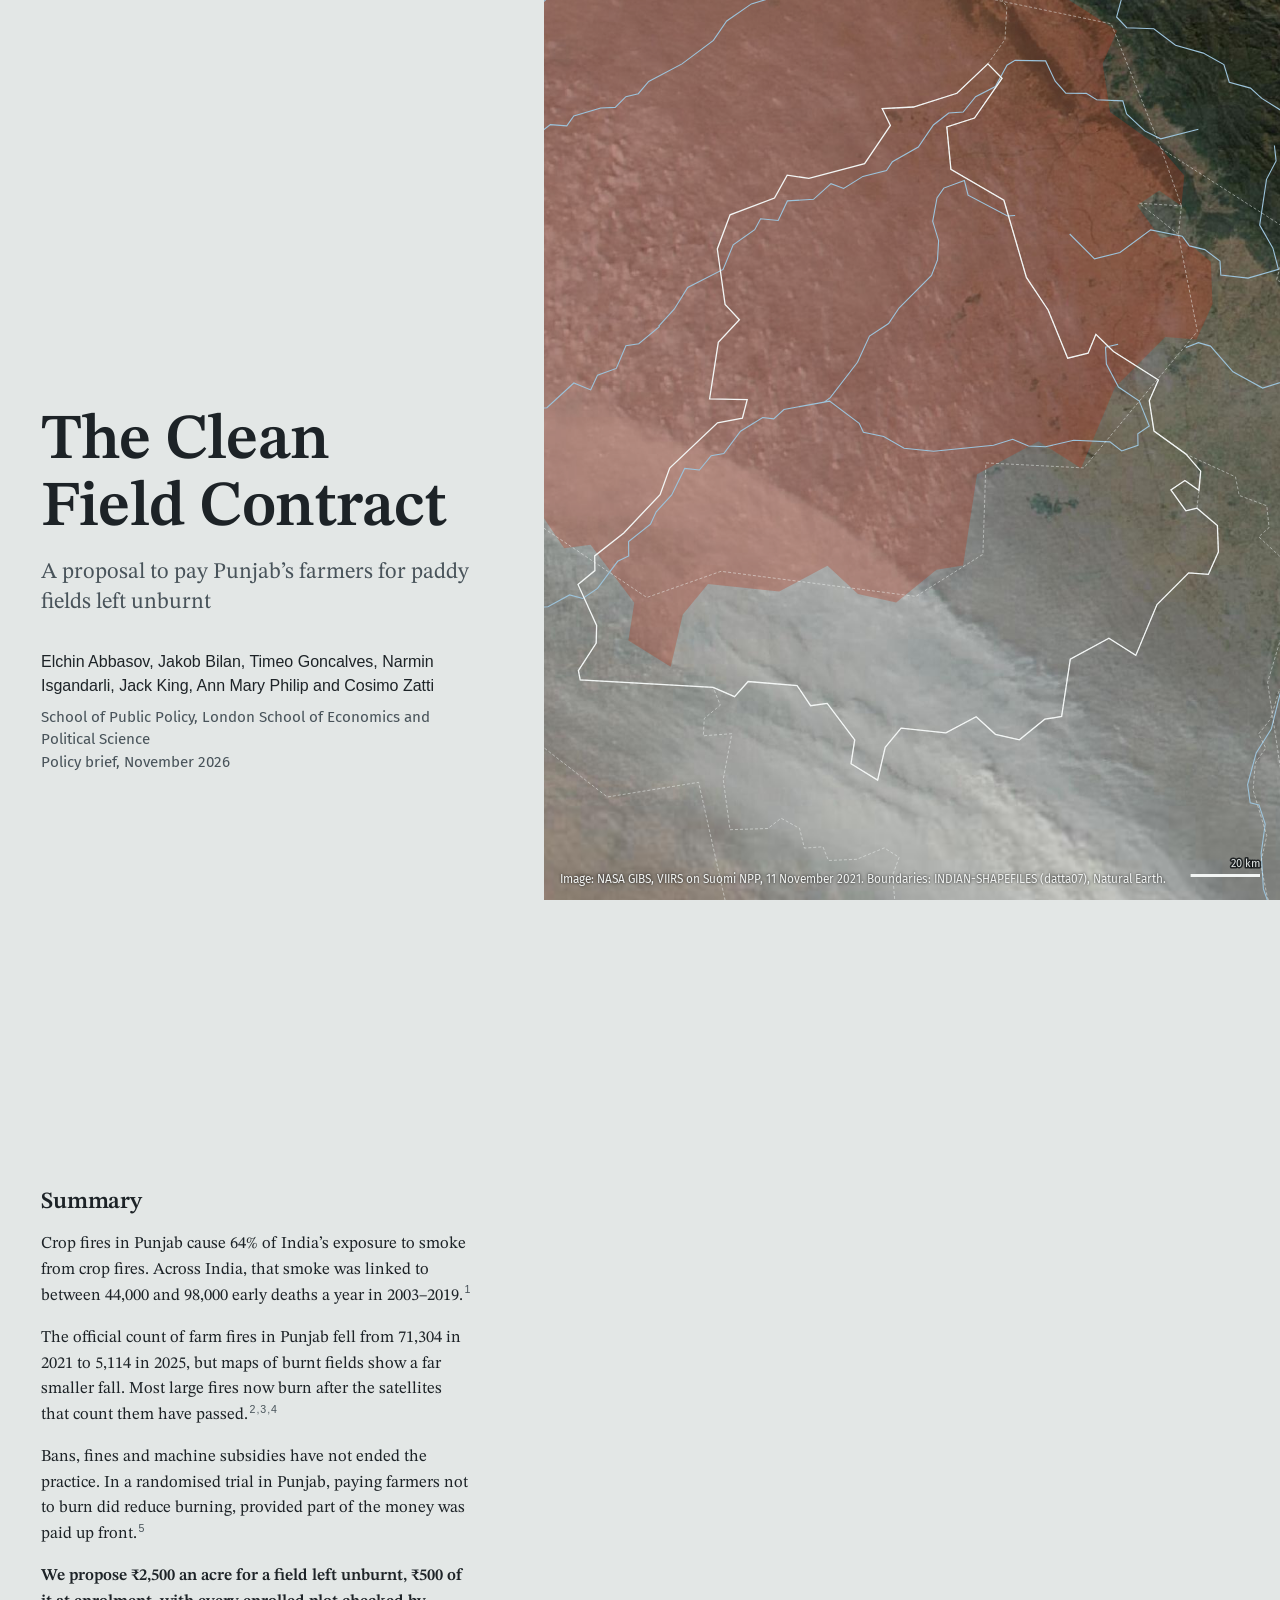
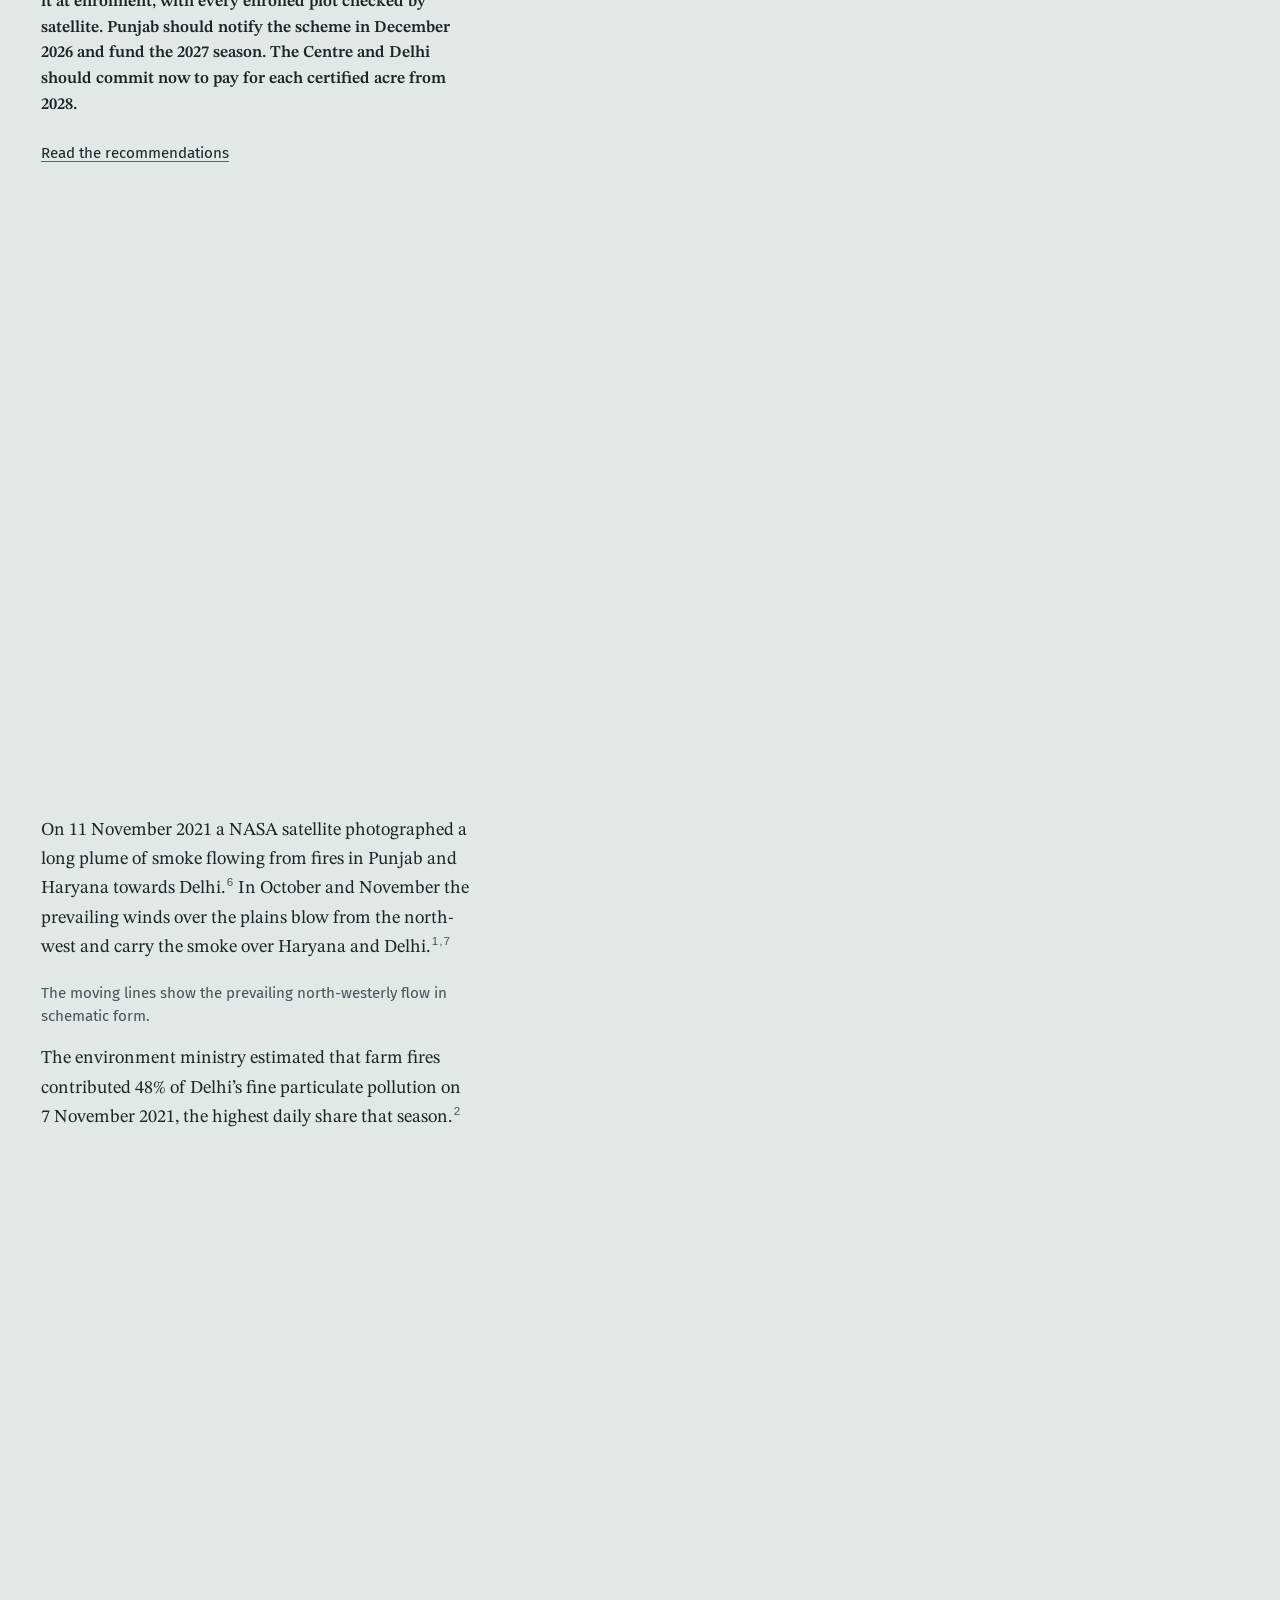
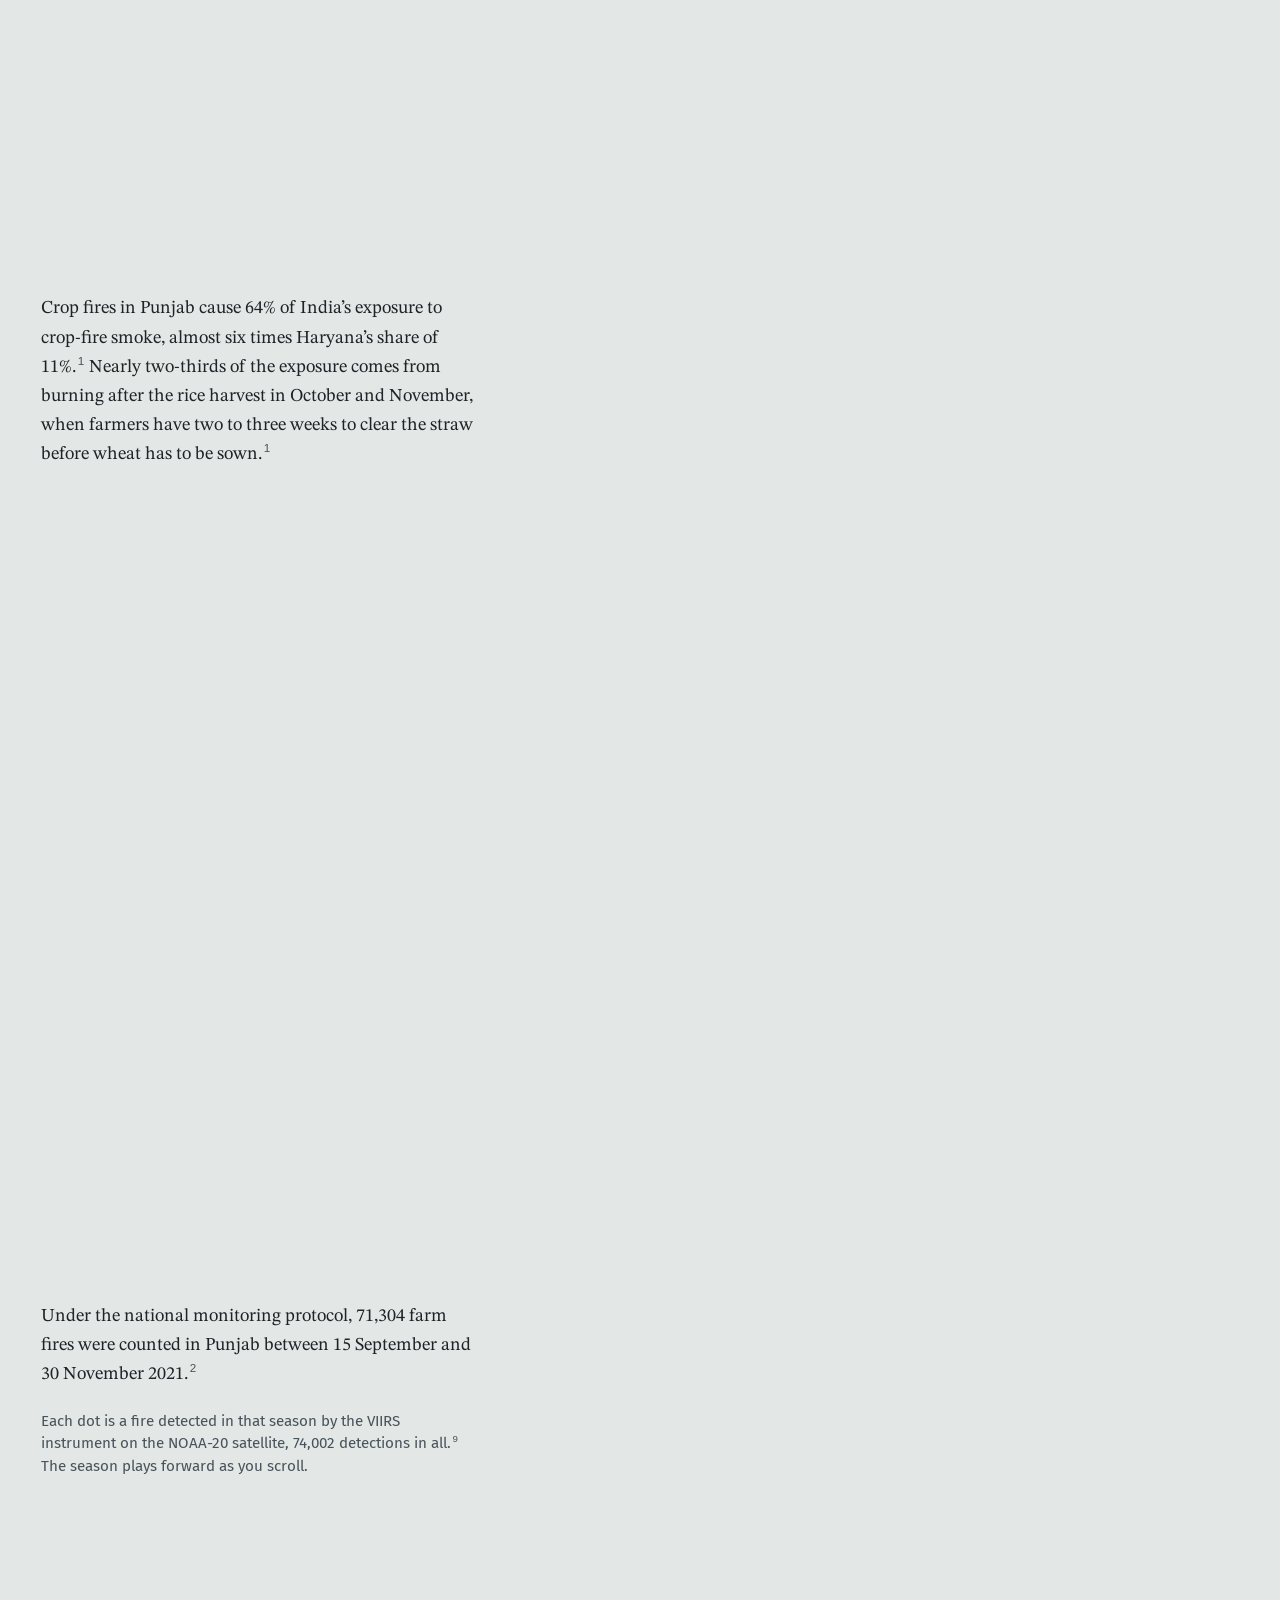
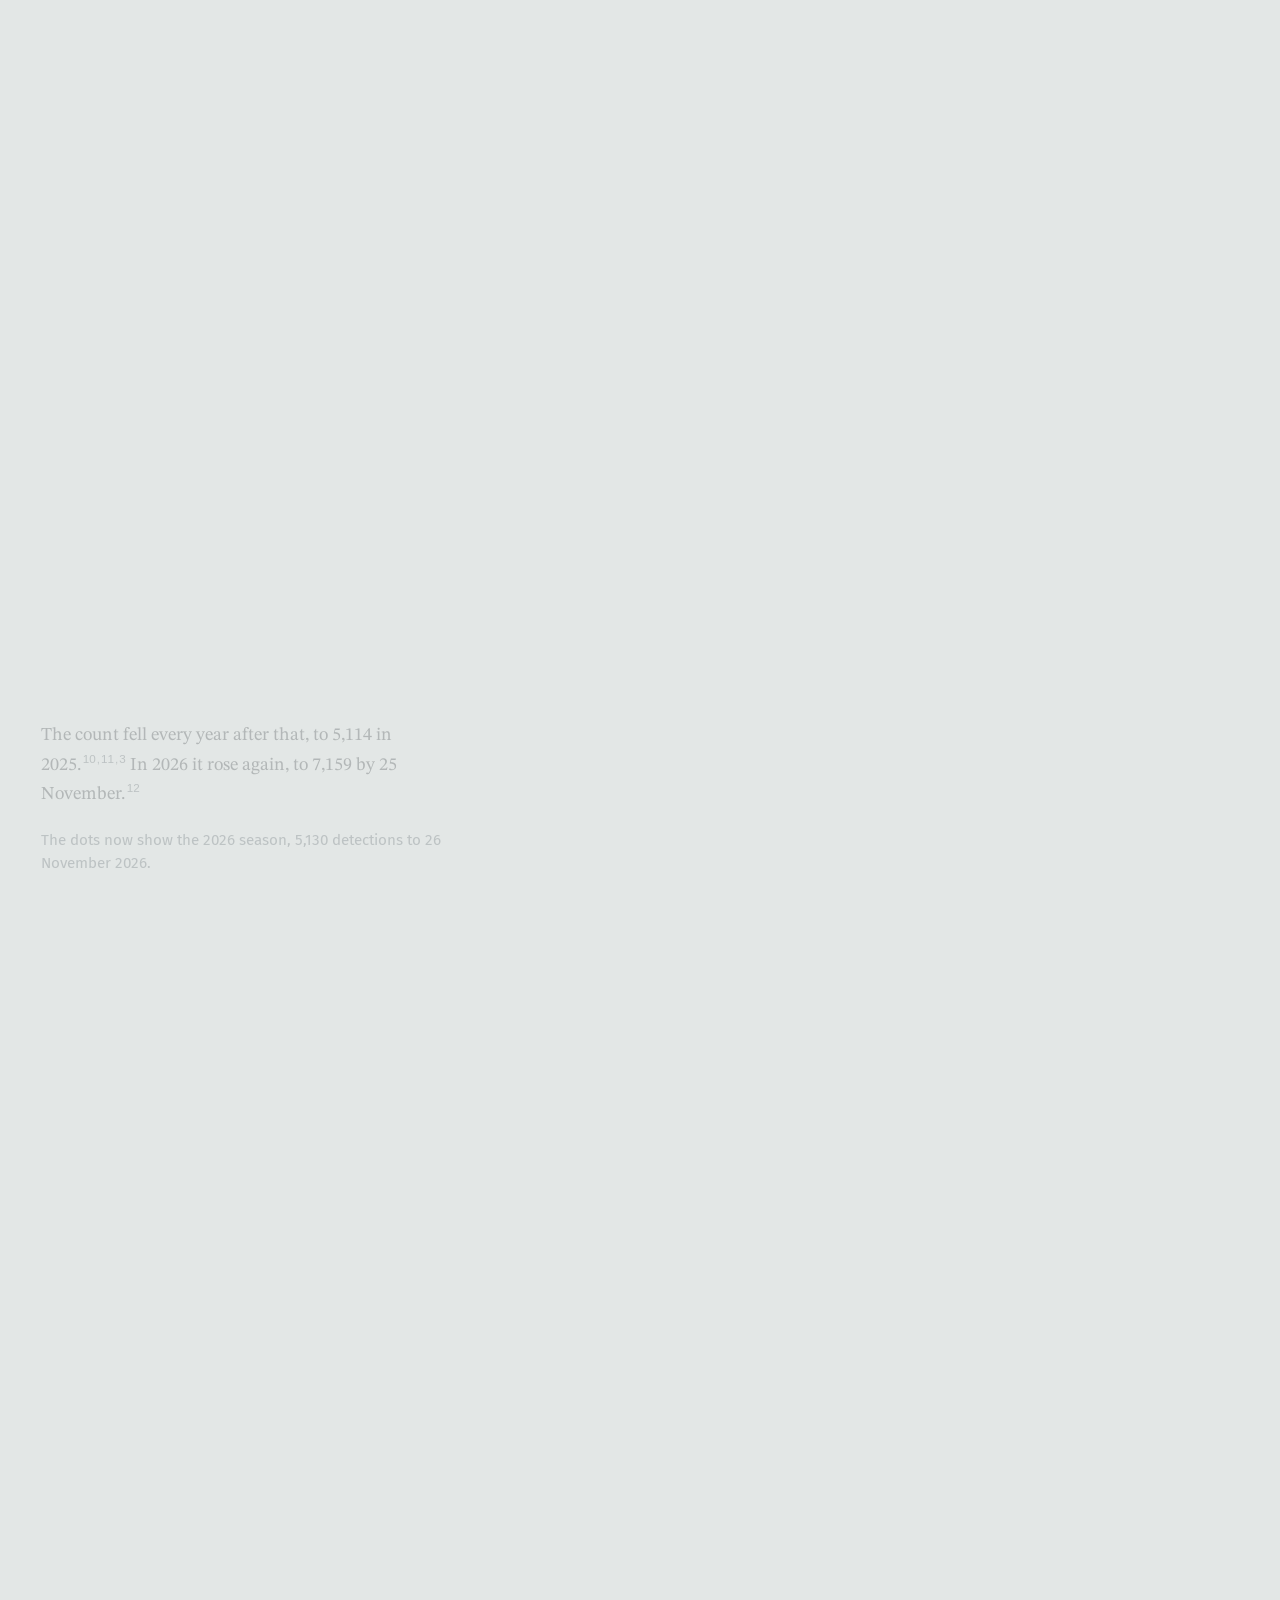
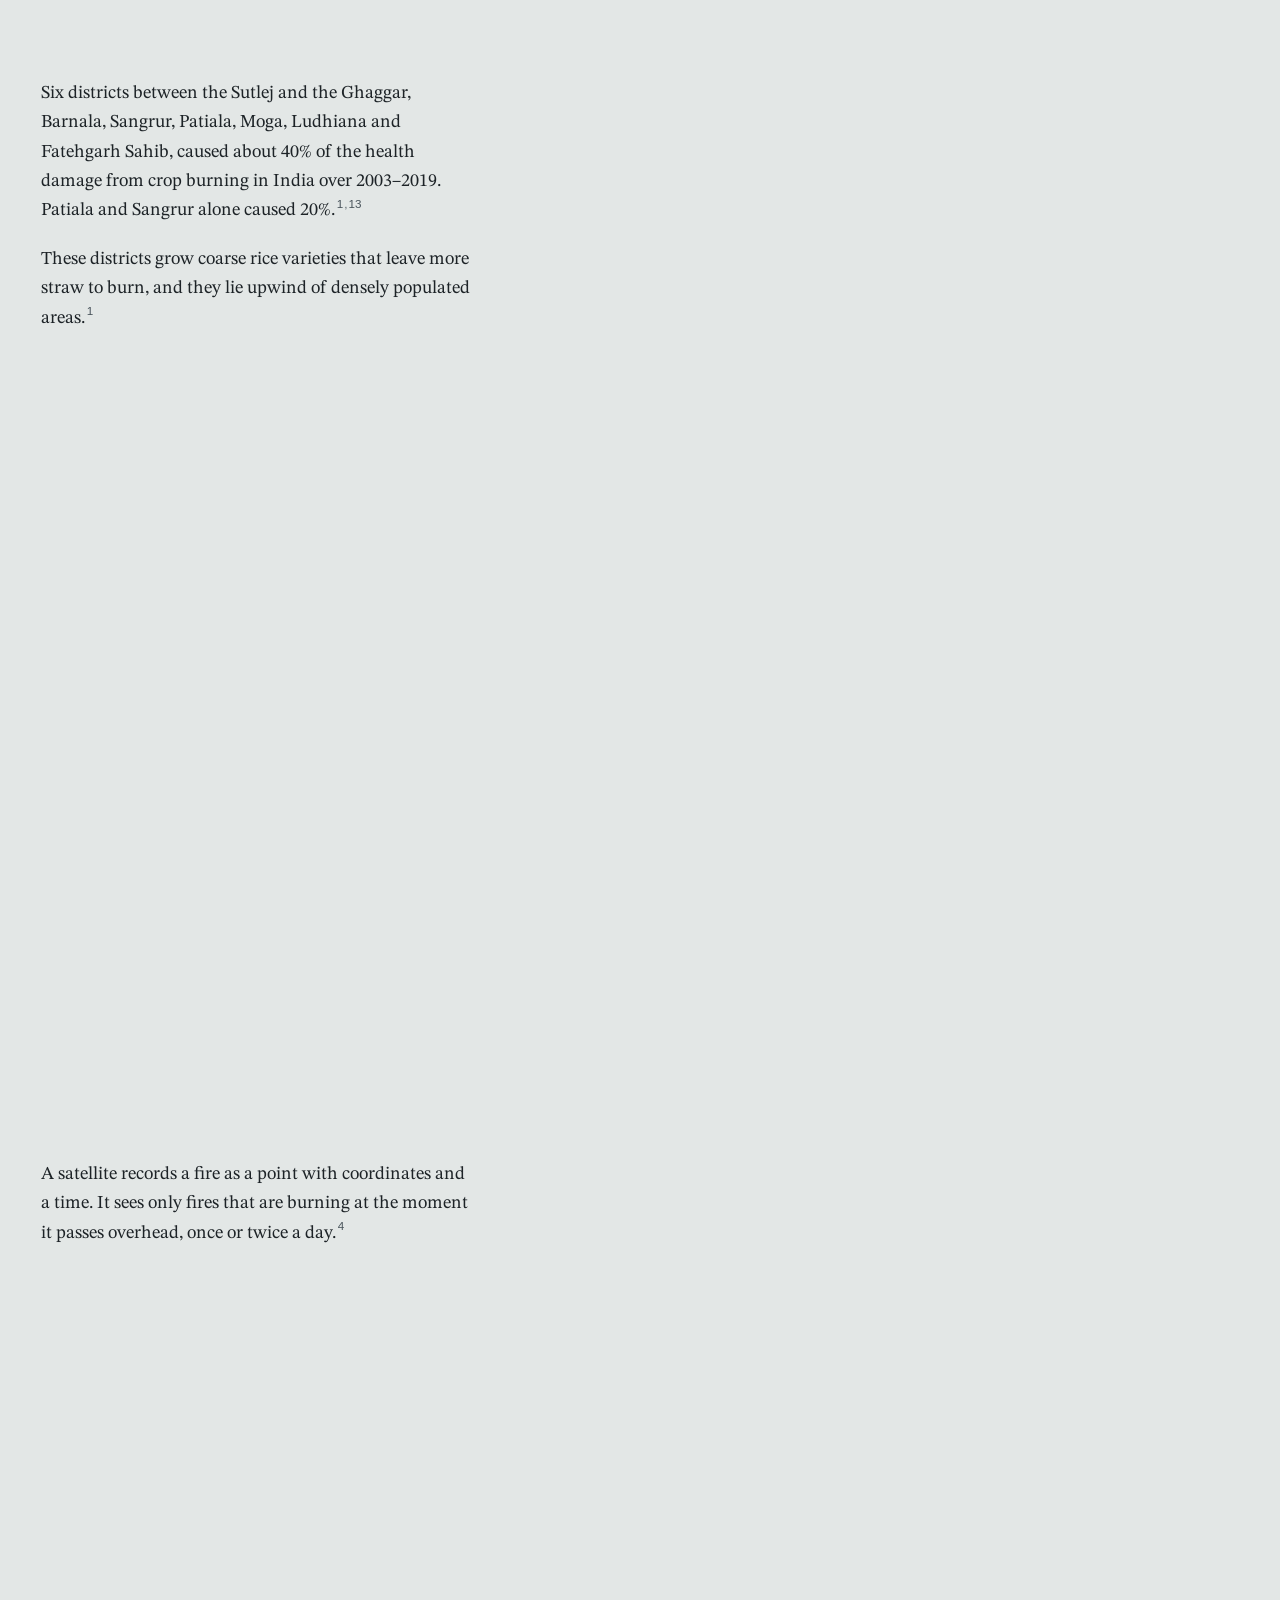
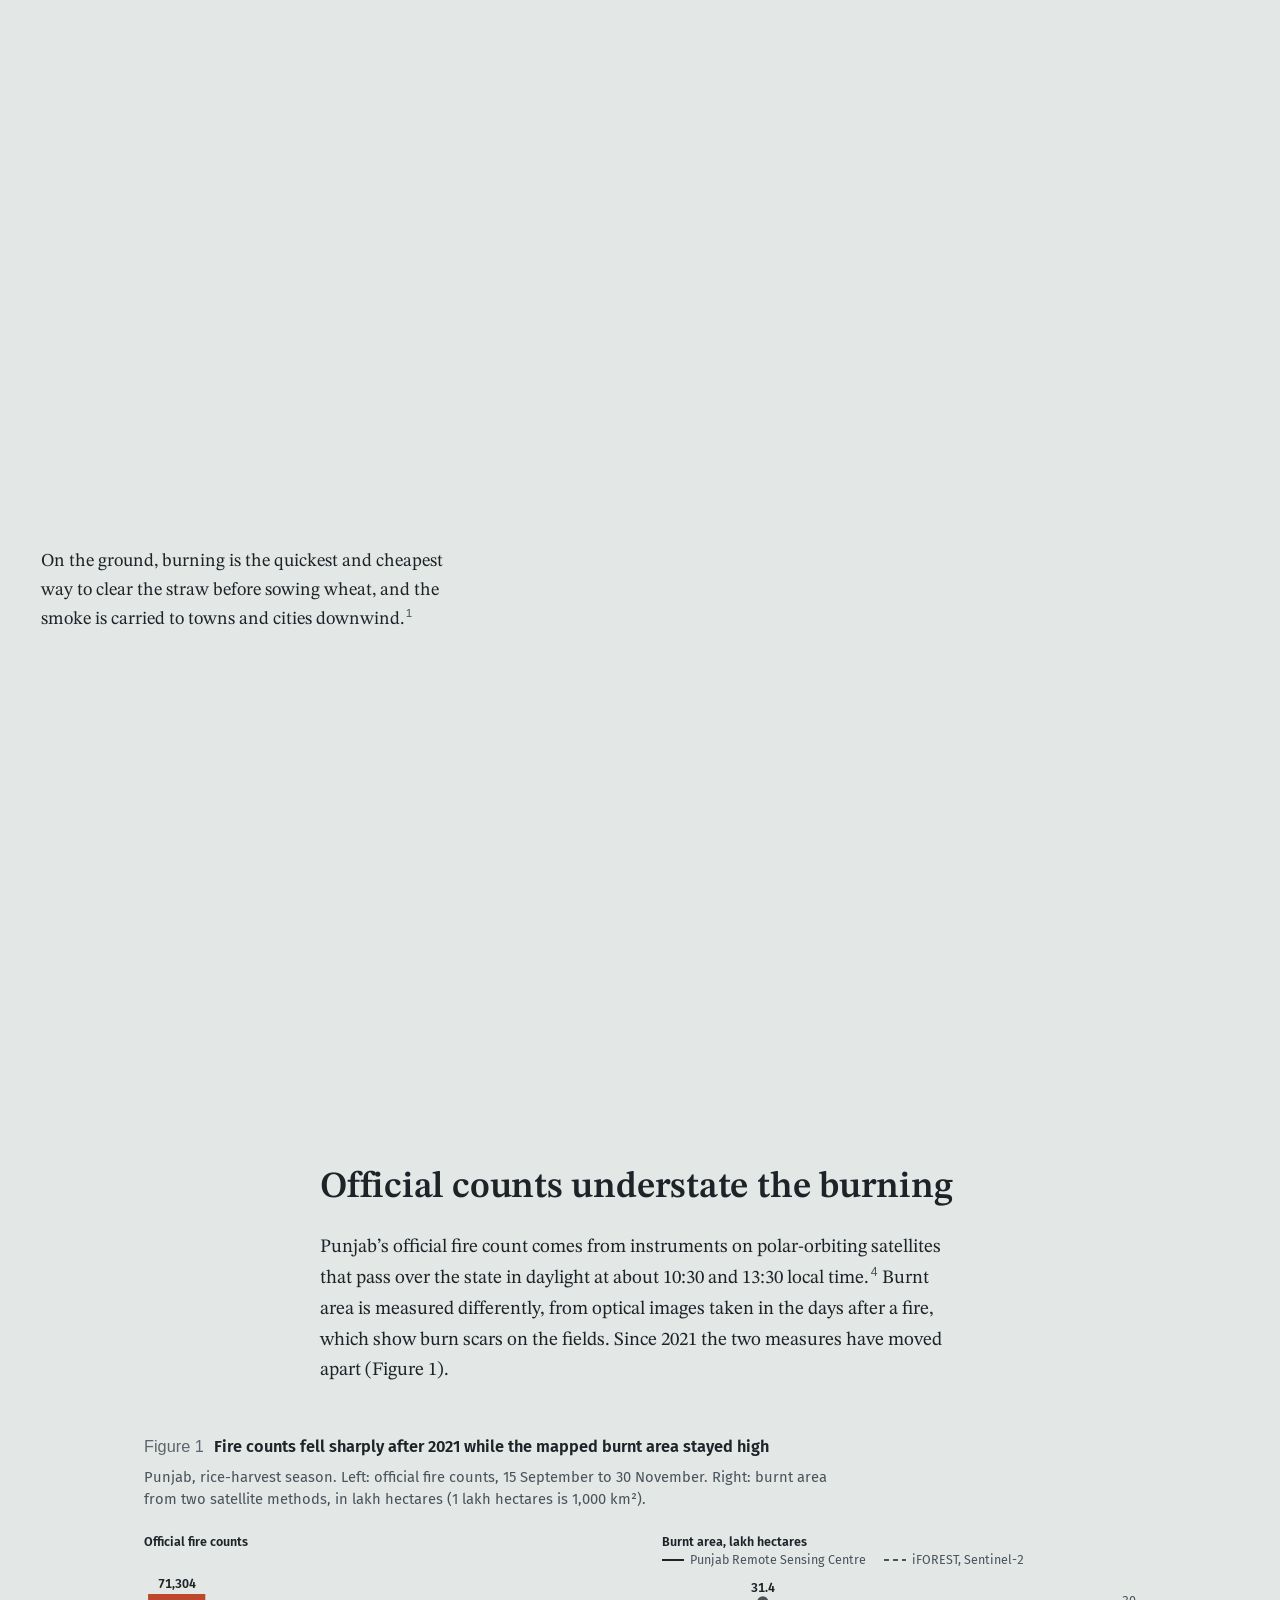
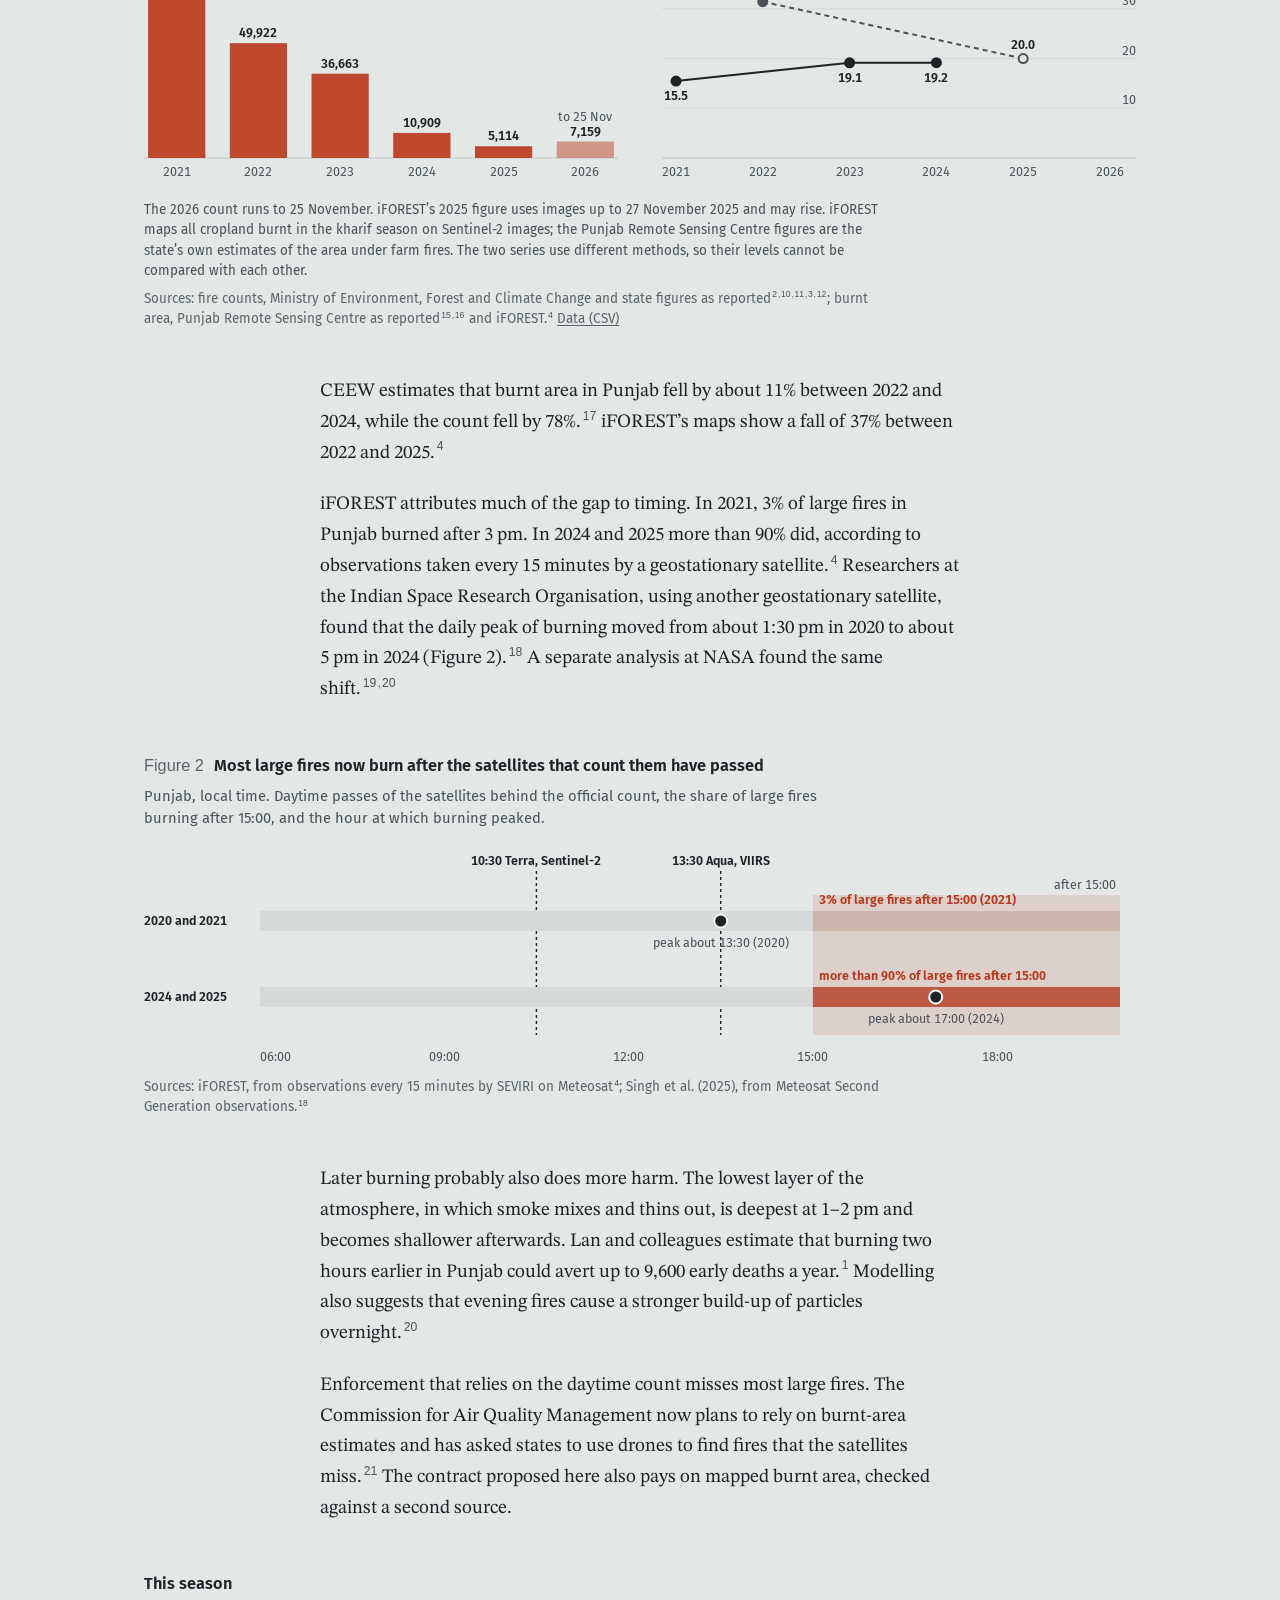
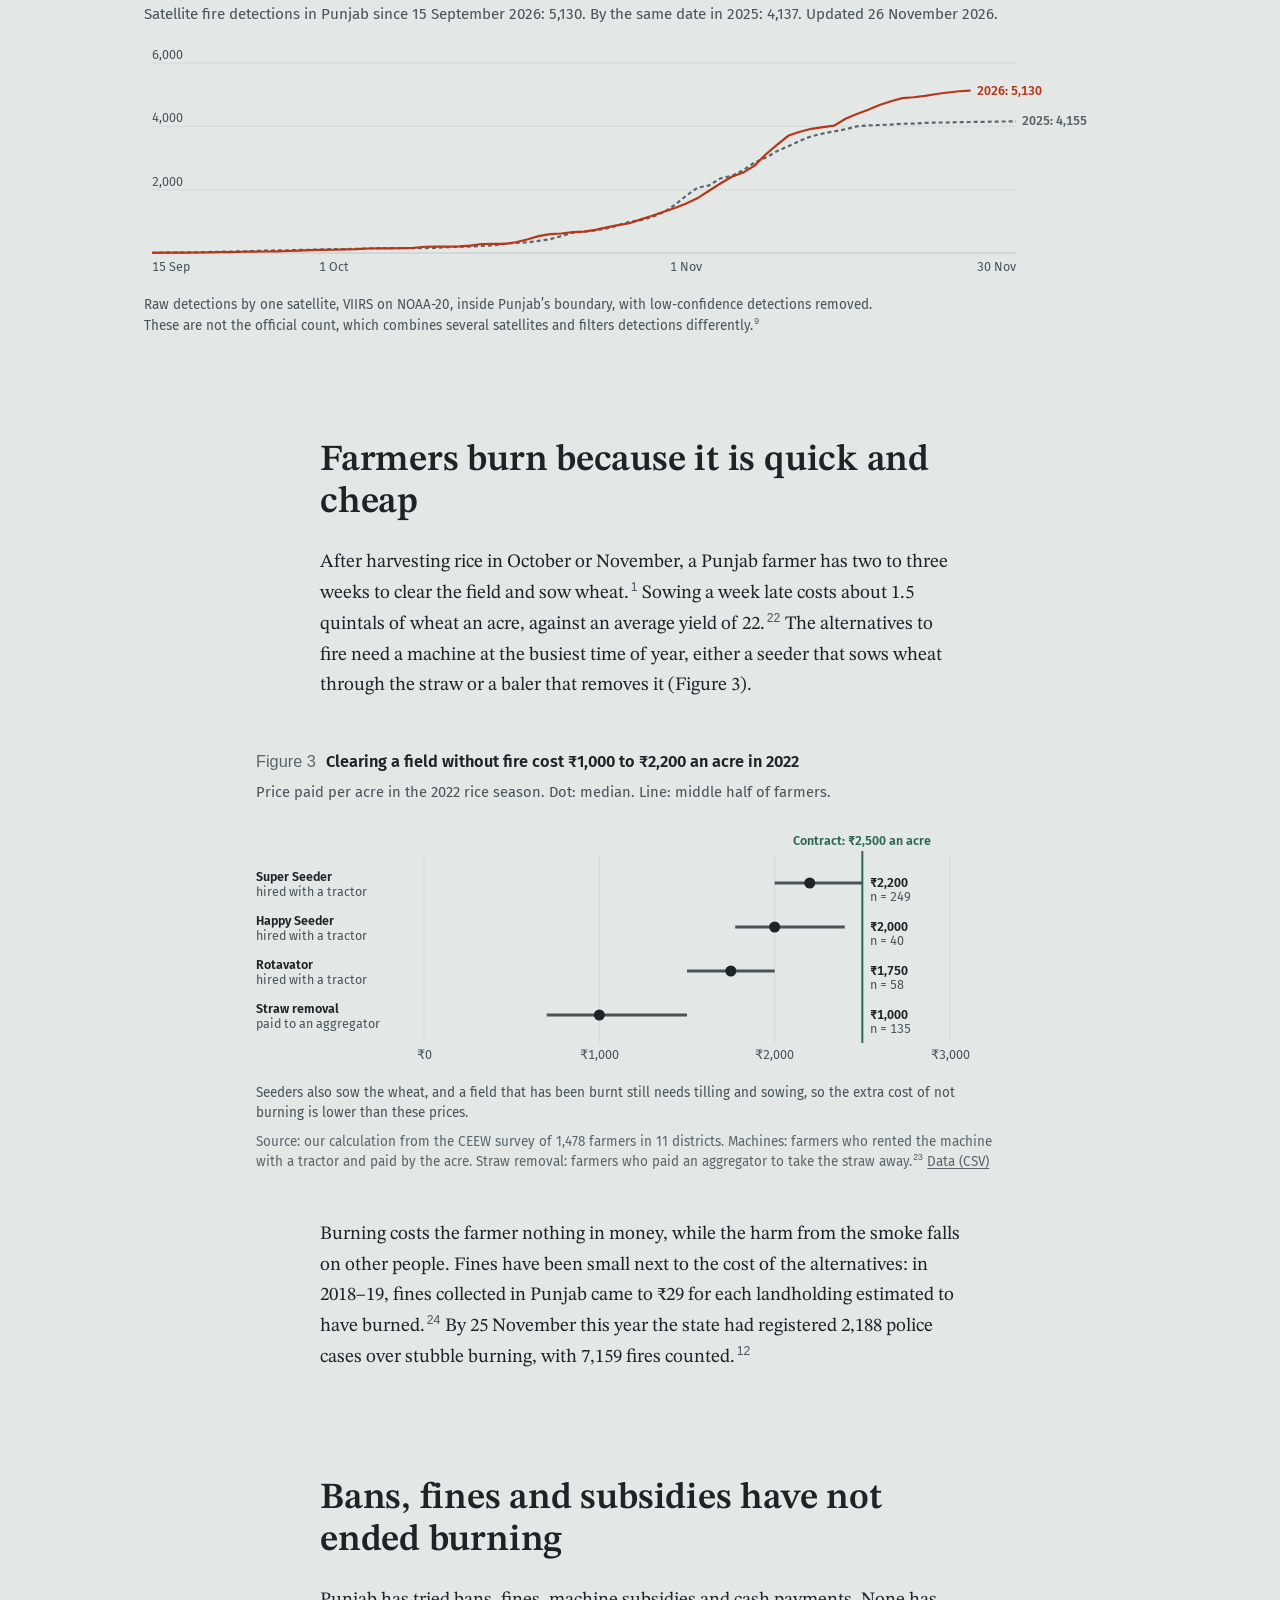
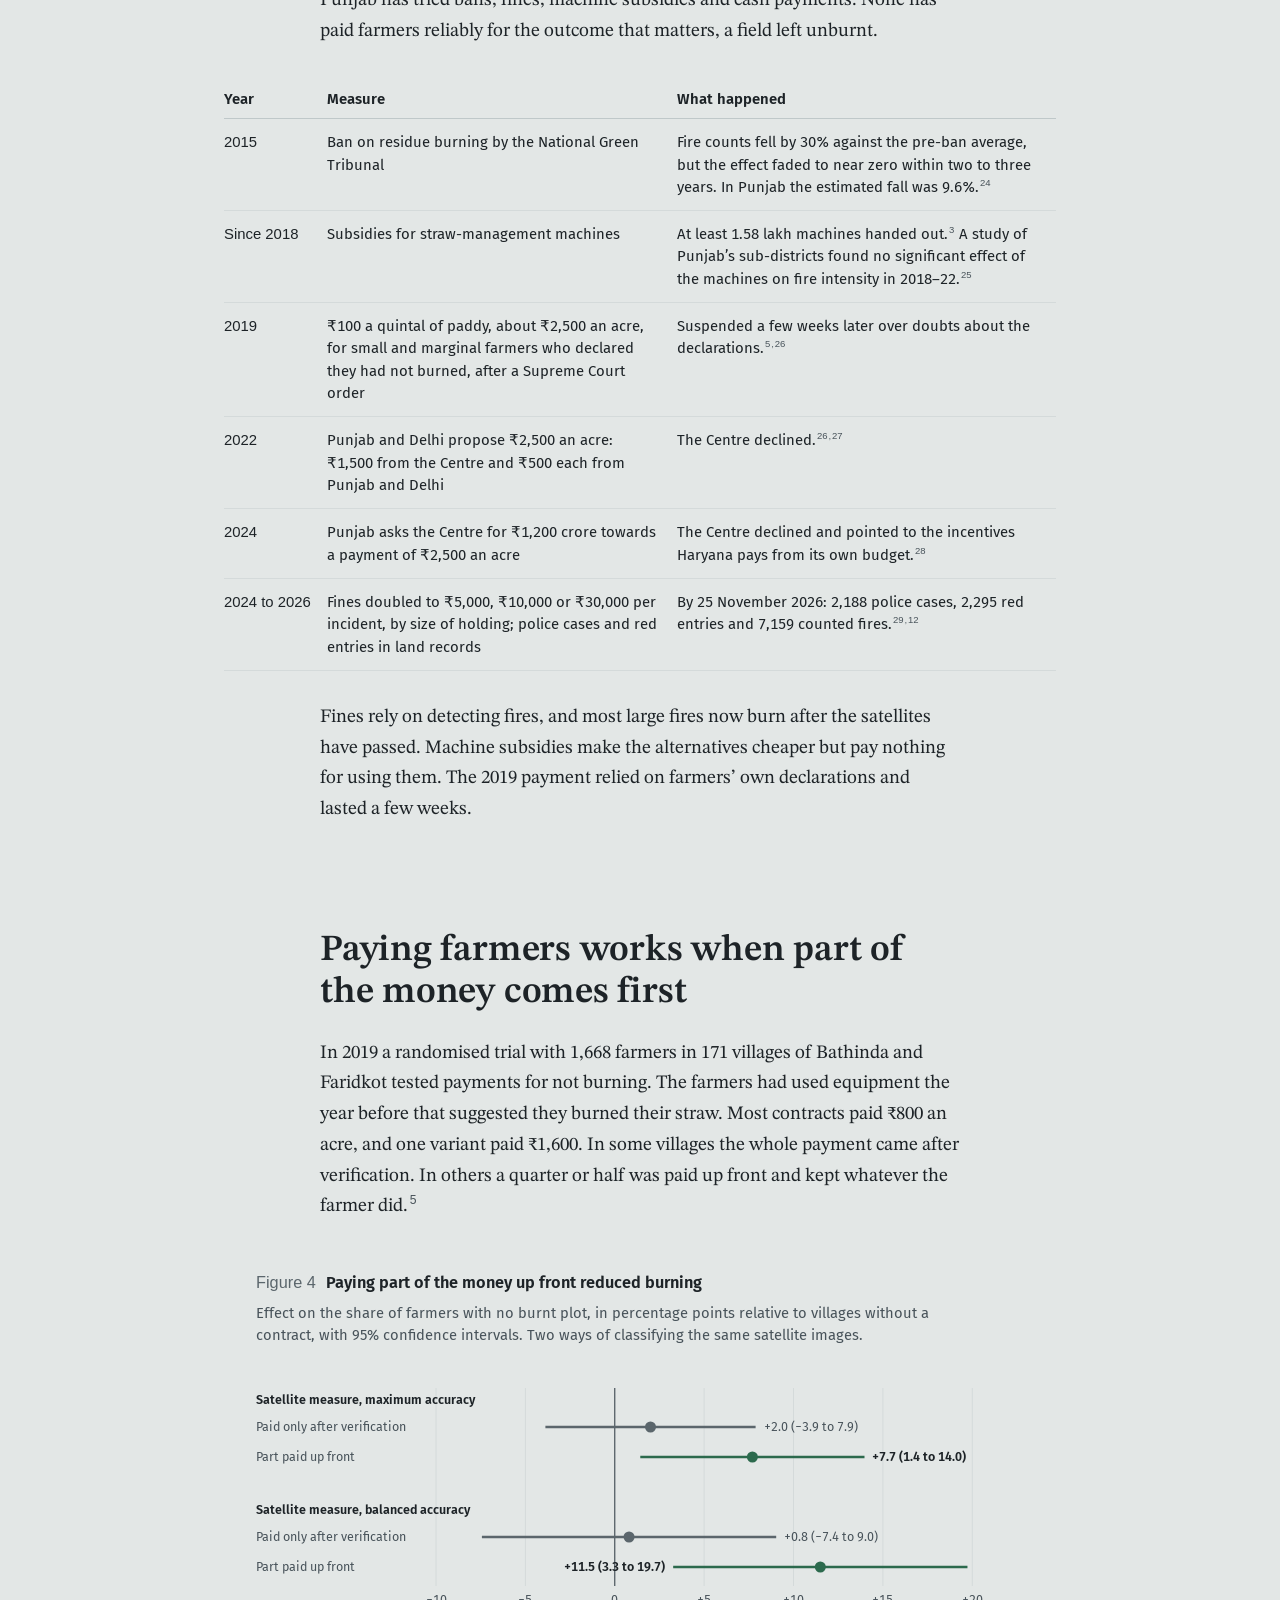
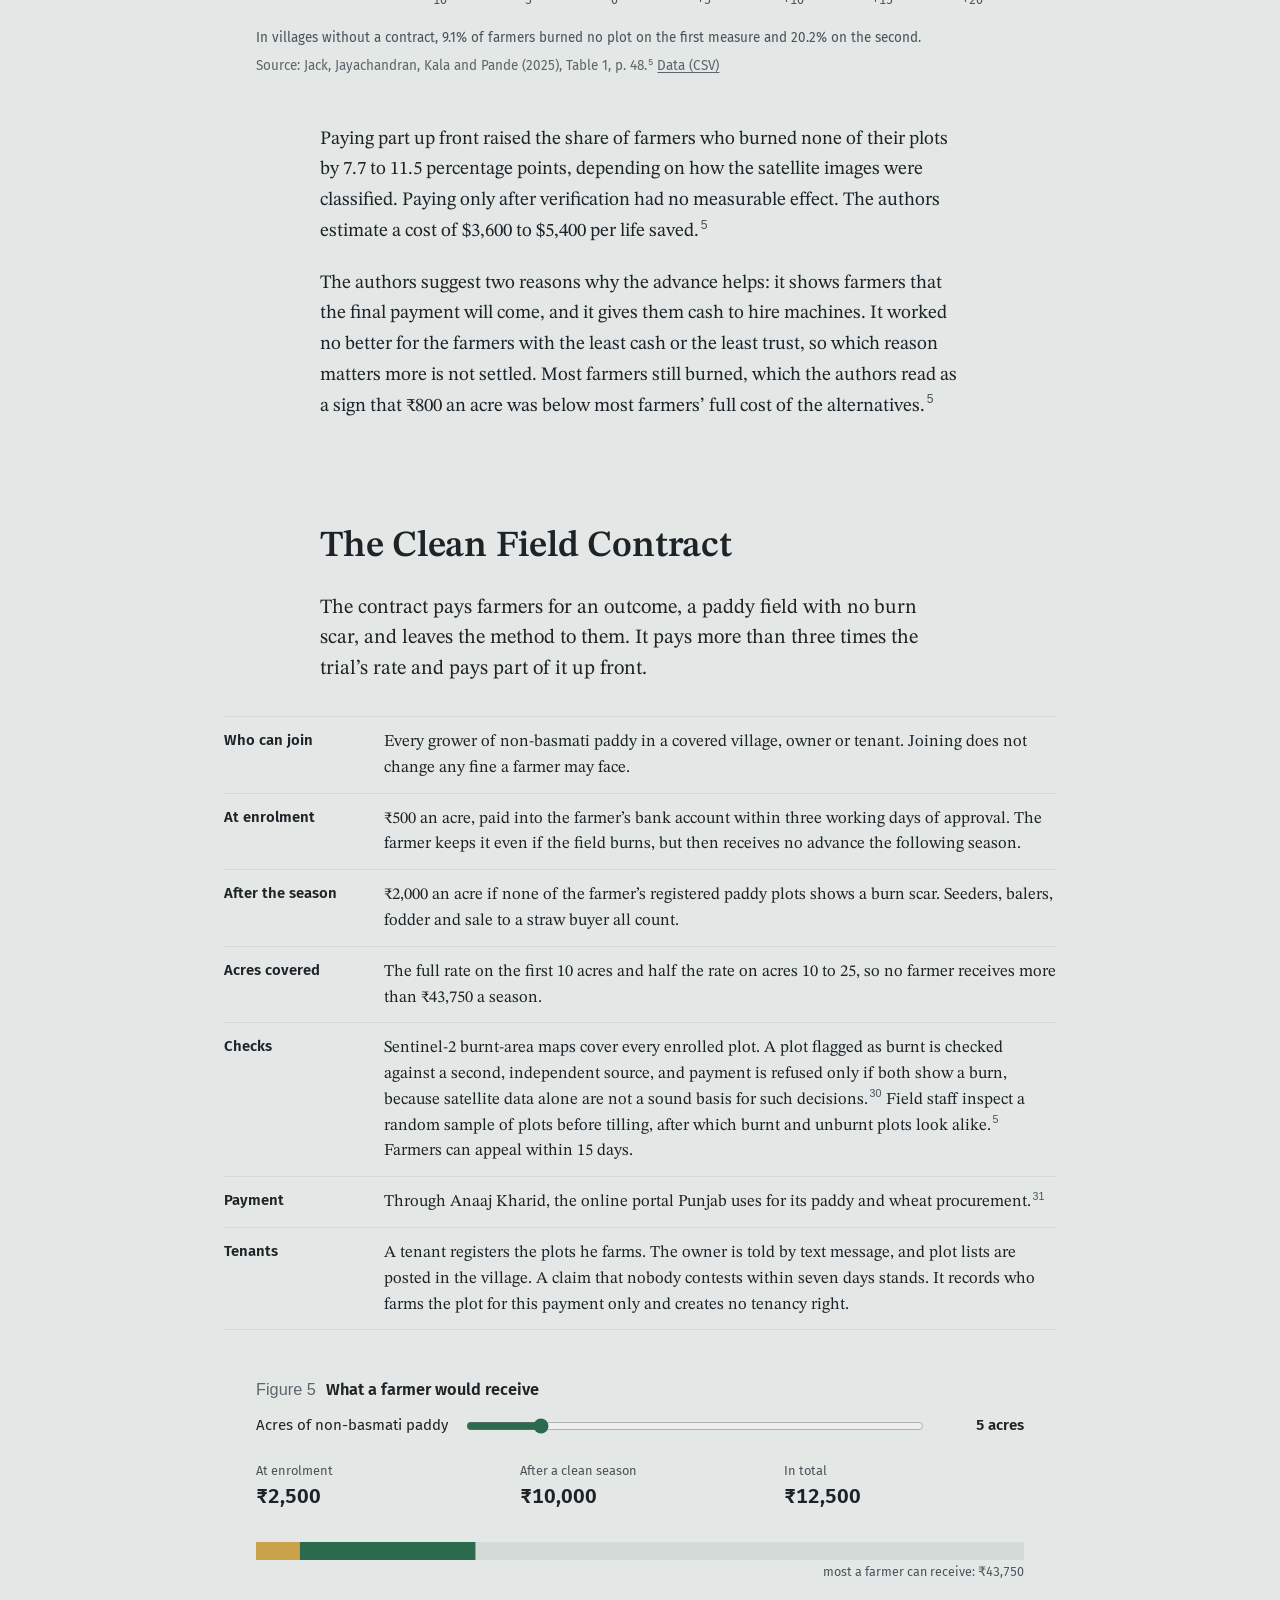
==== commit 94fb82b3: "Add files via upload" ====
--- a/index.html
+++ b/index.html
@@ -10,9 +10,9 @@
 <meta property="og:description" content="A proposal to pay Punjab’s farmers ₹2,500 an acre for a paddy field left unburnt, ₹500 of it at enrolment, with every enrolled plot checked by satellite.">
 <meta property="og:type" content="article">
 <meta name="color-scheme" content="light dark">
-<link rel="icon" href="data:image/svg+xml,%3Csvg xmlns='http://www.w3.org/2000/svg' viewBox='0 0 32 32'%3E%3Crect width='32' height='32' fill='%232c6a4d'/%3E%3Crect x='6' y='6' width='9' height='9' fill='%23e8d7a3'/%3E%3Crect x='17' y='6' width='9' height='9' fill='%23e8d7a3'/%3E%3Crect x='6' y='17' width='9' height='9' fill='%23e8d7a3'/%3E%3Crect x='17' y='17' width='9' height='9' fill='%23c43d1c'/%3E%3C/svg%3E">
-<link rel="preload" href="fonts/charis-sil-latin-400-normal.woff2" as="font" type="font/woff2" crossorigin>
-<link rel="preload" href="fonts/libre-franklin-latin-wght-normal.woff2" as="font" type="font/woff2" crossorigin>
+<link rel="icon" href="data:image/svg+xml,%3Csvg xmlns='http://www.w3.org/2000/svg' viewBox='0 0 32 32'%3E%3Crect width='32' height='32' fill='%232c6a4d'/%3E%3Crect x='6' y='6' width='9' height='9' fill='%23e8d7a3'/%3E%3Crect x='17' y='6' width='9' height='9' fill='%23e8d7a3'/%3E%3Crect x='6' y='17' width='9' height='9' fill='%23e8d7a3'/%3E%3Crect x='17' y='17' width='9' height='9' fill='%23b8371a'/%3E%3C/svg%3E">
+<link rel="preload" href="fonts/stix-two-text-latin-wght-normal.woff2" as="font" type="font/woff2" crossorigin>
+<link rel="preload" href="fonts/fira-sans-latin-400-normal.woff2" as="font" type="font/woff2" crossorigin>
 <link rel="stylesheet" href="css/site.css">
 </head>
 <body>
@@ -36,21 +36,19 @@
     <div class="step step-summary" data-step="1">
       <div class="panel">
         <h2 class="summary-title">Summary</h2>
-        <ul class="summary">
-          <li>Crop fires in Punjab cause 64% of India’s exposure to smoke from crop fires. Across India, that smoke was linked to between 44,000 and 98,000 early deaths a year in 2003–2019.<sup class="refs"><a href="#r-lan2022">1</a></sup></li>
-          <li>The official count of farm fires in Punjab fell from 71,304 in 2021 to 5,114 in 2025. Satellite maps of burnt fields show a much smaller fall, and most large fires now burn after the satellites that count them have passed.<sup class="refs"><a href="#r-pib2022">2</a><a href="#r-trib2025">3</a><a href="#r-iforest2025">4</a></sup></li>
-          <li>Farmers burn because it is the quickest and cheapest way to clear the straw. In a randomised trial in Punjab, paying farmers not to burn reduced burning when part of the money was paid up front.<sup class="refs"><a href="#r-lan2022">1</a><a href="#r-jack2025">5</a></sup></li>
-          <li>We propose ₹2,500 an acre for a field left unburnt, ₹500 of it paid at enrolment, with every enrolled plot checked by satellite. Punjab would fund the 2027 season. From 2028 the Centre and Delhi would pay for each certified acre.</li>
-        </ul>
-        <p class="jump"><a href="#contract">Go to the proposal</a></p>
+        <p>Crop fires in Punjab cause 64% of India’s exposure to smoke from crop fires. Across India, that smoke was linked to between 44,000 and 98,000 early deaths a year in 2003–2019.<sup class="refs"><a href="#r-lan2022">1</a></sup></p>
+        <p>The official count of farm fires in Punjab fell from 71,304 in 2021 to 5,114 in 2025, but maps of burnt fields show a far smaller fall. Most large fires now burn after the satellites that count them have passed.<sup class="refs"><a href="#r-pib2022">2</a><a href="#r-trib2025">3</a><a href="#r-iforest2025">4</a></sup></p>
+        <p>Bans, fines and machine subsidies have not ended the practice. In a randomised trial in Punjab, paying farmers not to burn did reduce burning, provided part of the money was paid up front.<sup class="refs"><a href="#r-jack2025">5</a></sup></p>
+        <p class="ask">We propose ₹2,500 an acre for a field left unburnt, ₹500 of it at enrolment, with every enrolled plot checked by satellite. Punjab should notify the scheme in December 2026 and fund the 2027 season. The Centre and Delhi should commit now to pay for each certified acre from 2028.</p>
+        <p class="jump"><a href="#decision">Read the recommendations</a></p>
       </div>
     </div>
 
     <div class="step" data-step="2">
       <div class="panel">
         <p>On 11 November 2021 a NASA satellite photographed a long plume of smoke flowing from fires in Punjab and Haryana towards Delhi.<sup class="refs"><a href="#r-nasa2021">6</a></sup> In October and November the prevailing winds over the plains blow from the north-west and carry the smoke over Haryana and Delhi.<sup class="refs"><a href="#r-lan2022">1</a><a href="#r-hayashida">7</a></sup></p>
-        <p class="has-wind">The petals show how often the wind blew towards each direction 50 m above Ludhiana, from 15 October to 30 November in 2016–2025.<sup class="refs"><a href="#r-power">8</a></sup></p>
-        <p class="no-wind">The shaded sector shows the directions in which a north-westerly wind blows.</p>
+        <p class="note has-wind">The moving lines trace the average wind 50 m above the ground between 15 October and 30 November in 2016–2025.<sup class="refs"><a href="#r-power">8</a></sup></p>
+        <p class="note no-wind">The moving lines show the prevailing north-westerly flow in schematic form.</p>
         <p>The environment ministry estimated that farm fires contributed 48% of Delhi’s fine particulate pollution on 7 November 2021, the highest daily share that season.<sup class="refs"><a href="#r-pib2022">2</a></sup></p>
       </div>
     </div>
@@ -64,14 +62,14 @@
     <div class="step" data-step="4">
       <div class="panel">
         <p>Under the national monitoring protocol, 71,304 farm fires were counted in Punjab between 15 September and 30 November 2021.<sup class="refs"><a href="#r-pib2022">2</a></sup></p>
-        <p class="has-data">Each dot is a fire detected in that season by the VIIRS instrument on the NOAA-20 satellite, <span data-live="countA"></span> detections in all.<sup class="refs"><a href="#r-firms">9</a></sup> The season plays forward as you scroll.</p>
+        <p class="note has-data">Each dot is a fire detected in that season by the VIIRS instrument on the NOAA-20 satellite, <span data-live="countA"></span> detections in all.<sup class="refs"><a href="#r-firms">9</a></sup> The season plays forward as you scroll.</p>
       </div>
     </div>
 
     <div class="step" data-step="5">
       <div class="panel">
         <p>The count fell every year after that, to 5,114 in 2025.<sup class="refs"><a href="#r-pib2023">10</a><a href="#r-air2025">11</a><a href="#r-trib2025">3</a></sup> In 2026 it rose again, to 7,159 by 25 November.<sup class="refs"><a href="#r-nh2026">12</a></sup></p>
-        <p class="has-data">The dots now show the <span data-live="seasonB">2026</span> season, <span data-live="countB"></span> detections<span data-live="throughB"></span>.</p>
+        <p class="note has-data">The dots now show the <span data-live="seasonB">2026</span> season, <span data-live="countB"></span> detections<span data-live="throughB"></span>.</p>
       </div>
     </div>
 
@@ -85,6 +83,7 @@
     <div class="step" data-step="7">
       <div class="panel">
         <p>A satellite records a fire as a point with coordinates and a time. It sees only fires that are burning at the moment it passes overhead, once or twice a day.<sup class="refs"><a href="#r-iforest2025">4</a></sup></p>
+        <p class="note has-hls">Burnt fields leave dark scars that remain for days. The image underneath was taken by <span data-live="hlsSensor">Sentinel-2</span> on <span data-live="hlsDate"></span>, at 30 m resolution.<sup class="refs"><a href="#r-hls">14</a></sup></p>
       </div>
     </div>
 
@@ -100,7 +99,7 @@
 <div class="air">
 
 <section class="chapter" id="counts">
-  <h2>What the fire counts miss</h2>
+  <h2>Official counts understate the burning</h2>
   <p>Punjab’s official fire count comes from instruments on polar-orbiting satellites that pass over the state in daylight at about 10:30 and 13:30 local time.<sup class="refs"><a href="#r-iforest2025">4</a></sup> Burnt area is measured differently, from optical images taken in the days after a fire, which show burn scars on the fields. Since 2021 the two measures have moved apart (Figure 1).</p>
 
   <figure class="fig wide" id="fig-counts">
@@ -108,21 +107,21 @@
     <p class="fig-sub">Punjab, rice-harvest season. Left: official fire counts, 15 September to 30 November. Right: burnt area from two satellite methods, in lakh hectares (1 lakh hectares is 1,000 km²).</p>
     <div class="chart" data-chart="counts" role="img" aria-label="Official fire counts: 71,304 in 2021, 49,922 in 2022, 36,663 in 2023, 10,909 in 2024, 5,114 in 2025 and 7,159 by 25 November 2026. Burnt area from the Punjab Remote Sensing Centre: 15.5 lakh hectares in 2021, 19.1 in 2023 and 19.2 in 2024. From iFOREST: 31.4 in 2022 and about 20 in 2025."></div>
     <p class="fig-notes">The 2026 count runs to 25 November. iFOREST’s 2025 figure uses images up to 27 November 2025 and may rise. iFOREST maps all cropland burnt in the kharif season on Sentinel-2 images; the Punjab Remote Sensing Centre figures are the state’s own estimates of the area under farm fires. The two series use different methods, so their levels cannot be compared with each other.</p>
-    <p class="fig-source">Sources: fire counts, Ministry of Environment, Forest and Climate Change and state figures as reported<sup class="refs"><a href="#r-pib2022">2</a><a href="#r-pib2023">10</a><a href="#r-air2025">11</a><a href="#r-trib2025">3</a><a href="#r-nh2026">12</a></sup>; burnt area, Punjab Remote Sensing Centre as reported<sup class="refs"><a href="#r-ht2022">14</a><a href="#r-newsdrum2025">15</a></sup> and iFOREST.<sup class="refs"><a href="#r-iforest2025">4</a></sup> <a class="data-link" href="data/figures/fig1-counts-burnt-area.csv" download>Data (CSV)</a></p>
-  </figure>
-
-  <p>CEEW estimates that burnt area in Punjab fell by about 11% between 2022 and 2024, while the count fell by 78%.<sup class="refs"><a href="#r-trib2026op">16</a></sup> iFOREST’s maps show a fall of 37% between 2022 and 2025.<sup class="refs"><a href="#r-iforest2025">4</a></sup></p>
-  <p>iFOREST attributes much of the gap to timing. In 2021, 3% of large fires in Punjab burned after 3 pm. In 2024 and 2025 more than 90% did, according to observations taken every 15 minutes by a geostationary satellite.<sup class="refs"><a href="#r-iforest2025">4</a></sup> Researchers at the Indian Space Research Organisation, using another geostationary satellite, found that the daily peak of burning moved from about 1:30 pm in 2020 to about 5 pm in 2024 (Figure 2).<sup class="refs"><a href="#r-singh2025">17</a></sup> A separate analysis at NASA found the same shift.<sup class="refs"><a href="#r-jethva2026">18</a><a href="#r-nasa2025">19</a></sup></p>
+    <p class="fig-source">Sources: fire counts, Ministry of Environment, Forest and Climate Change and state figures as reported<sup class="refs"><a href="#r-pib2022">2</a><a href="#r-pib2023">10</a><a href="#r-air2025">11</a><a href="#r-trib2025">3</a><a href="#r-nh2026">12</a></sup>; burnt area, Punjab Remote Sensing Centre as reported<sup class="refs"><a href="#r-ht2022">15</a><a href="#r-newsdrum2025">16</a></sup> and iFOREST.<sup class="refs"><a href="#r-iforest2025">4</a></sup> <a class="data-link" href="data/figures/fig1-counts-burnt-area.csv" download>Data (CSV)</a></p>
+  </figure>
+
+  <p>CEEW estimates that burnt area in Punjab fell by about 11% between 2022 and 2024, while the count fell by 78%.<sup class="refs"><a href="#r-trib2026op">17</a></sup> iFOREST’s maps show a fall of 37% between 2022 and 2025.<sup class="refs"><a href="#r-iforest2025">4</a></sup></p>
+  <p>iFOREST attributes much of the gap to timing. In 2021, 3% of large fires in Punjab burned after 3 pm. In 2024 and 2025 more than 90% did, according to observations taken every 15 minutes by a geostationary satellite.<sup class="refs"><a href="#r-iforest2025">4</a></sup> Researchers at the Indian Space Research Organisation, using another geostationary satellite, found that the daily peak of burning moved from about 1:30 pm in 2020 to about 5 pm in 2024 (Figure 2).<sup class="refs"><a href="#r-singh2025">18</a></sup> A separate analysis at NASA found the same shift.<sup class="refs"><a href="#r-jethva2026">19</a><a href="#r-nasa2025">20</a></sup></p>
 
   <figure class="fig wide" id="fig-clock">
     <h3><span class="fn">Figure 2</span>Most large fires now burn after the satellites that count them have passed</h3>
     <p class="fig-sub">Punjab, local time. Daytime passes of the satellites behind the official count, the share of large fires burning after 15:00, and the hour at which burning peaked.</p>
     <div class="chart" data-chart="clock" role="img" aria-label="Satellites that count fires pass at 10:30 and 13:30. In 2021, 3% of large fires burned after 15:00; in 2020 burning peaked at about 13:30. In 2024 and 2025, more than 90% burned after 15:00; in 2024 burning peaked at about 17:00."></div>
-    <p class="fig-source">Sources: iFOREST, from observations every 15 minutes by SEVIRI on Meteosat<sup class="refs"><a href="#r-iforest2025">4</a></sup>; Singh et al. (2025), from Meteosat Second Generation observations.<sup class="refs"><a href="#r-singh2025">17</a></sup></p>
-  </figure>
-
-  <p>Later burning probably also does more harm. The lowest layer of the atmosphere, in which smoke mixes and thins out, is deepest at 1–2 pm and becomes shallower afterwards. Lan and colleagues estimate that burning two hours earlier in Punjab could avert up to 9,600 early deaths a year.<sup class="refs"><a href="#r-lan2022">1</a></sup> Modelling also suggests that evening fires cause a stronger build-up of particles overnight.<sup class="refs"><a href="#r-nasa2025">19</a></sup></p>
-  <p>Enforcement that relies on the daytime count misses most large fires. The Commission for Air Quality Management now plans to rely on burnt-area estimates and has asked states to use drones to find fires that the satellites miss.<sup class="refs"><a href="#r-bs2026">20</a></sup> The contract proposed here also pays on mapped burnt area, checked against a second source.</p>
+    <p class="fig-source">Sources: iFOREST, from observations every 15 minutes by SEVIRI on Meteosat<sup class="refs"><a href="#r-iforest2025">4</a></sup>; Singh et al. (2025), from Meteosat Second Generation observations.<sup class="refs"><a href="#r-singh2025">18</a></sup></p>
+  </figure>
+
+  <p>Later burning probably also does more harm. The lowest layer of the atmosphere, in which smoke mixes and thins out, is deepest at 1–2 pm and becomes shallower afterwards. Lan and colleagues estimate that burning two hours earlier in Punjab could avert up to 9,600 early deaths a year.<sup class="refs"><a href="#r-lan2022">1</a></sup> Modelling also suggests that evening fires cause a stronger build-up of particles overnight.<sup class="refs"><a href="#r-nasa2025">20</a></sup></p>
+  <p>Enforcement that relies on the daytime count misses most large fires. The Commission for Air Quality Management now plans to rely on burnt-area estimates and has asked states to use drones to find fires that the satellites miss.<sup class="refs"><a href="#r-bs2026">21</a></sup> The contract proposed here also pays on mapped burnt area, checked against a second source.</p>
 
   <section class="live" id="live" hidden aria-labelledby="live-title">
     <h3 id="live-title">This season</h3>
@@ -133,41 +132,41 @@
 </section>
 
 <section class="chapter" id="why">
-  <h2>Why farmers burn</h2>
-  <p>After harvesting rice in October or November, a Punjab farmer has two to three weeks to clear the field and sow wheat.<sup class="refs"><a href="#r-lan2022">1</a></sup> Sowing a week late costs about 1.5 quintals of wheat an acre, against an average yield of 22.<sup class="refs"><a href="#r-gandhi2025">21</a></sup> The alternatives to fire need a machine at the busiest time of year, either a seeder that sows wheat through the straw or a baler that removes it (Figure 3).</p>
+  <h2>Farmers burn because it is quick and cheap</h2>
+  <p>After harvesting rice in October or November, a Punjab farmer has two to three weeks to clear the field and sow wheat.<sup class="refs"><a href="#r-lan2022">1</a></sup> Sowing a week late costs about 1.5 quintals of wheat an acre, against an average yield of 22.<sup class="refs"><a href="#r-gandhi2025">22</a></sup> The alternatives to fire need a machine at the busiest time of year, either a seeder that sows wheat through the straw or a baler that removes it (Figure 3).</p>
 
   <figure class="fig" id="fig-costs">
     <h3><span class="fn">Figure 3</span>Clearing a field without fire cost ₹1,000 to ₹2,200 an acre in 2022</h3>
     <p class="fig-sub">Price paid per acre in the 2022 rice season. Dot: median. Line: middle half of farmers.</p>
     <div class="chart" data-chart="costs" role="img" aria-label="Median price per acre in 2022: Super Seeder 2,200 rupees, Happy Seeder 2,000, rotavator 1,750, straw removal by an aggregator 1,000."></div>
     <p class="fig-notes">Seeders also sow the wheat, and a field that has been burnt still needs tilling and sowing, so the extra cost of not burning is lower than these prices.</p>
-    <p class="fig-source">Source: our calculation from the CEEW survey of 1,478 farmers in 11 districts. Machines: farmers who rented the machine with a tractor and paid by the acre. Straw removal: farmers who paid an aggregator to take the straw away.<sup class="refs"><a href="#r-ceew2024">22</a></sup> <a class="data-link" href="data/figures/fig3-hire-costs.csv" download>Data (CSV)</a></p>
-  </figure>
-
-  <p>Burning costs the farmer nothing in money, while the harm from the smoke falls on other people. Fines have been small next to the cost of the alternatives: in 2018–19, fines collected in Punjab came to ₹29 for each landholding estimated to have burned.<sup class="refs"><a href="#r-khanna2025">23</a></sup> By 25 November this year the state had registered 2,188 police cases over stubble burning, with 7,159 fires counted.<sup class="refs"><a href="#r-nh2026">12</a></sup></p>
+    <p class="fig-source">Source: our calculation from the CEEW survey of 1,478 farmers in 11 districts. Machines: farmers who rented the machine with a tractor and paid by the acre. Straw removal: farmers who paid an aggregator to take the straw away.<sup class="refs"><a href="#r-ceew2024">23</a></sup> <a class="data-link" href="data/figures/fig3-hire-costs.csv" download>Data (CSV)</a></p>
+  </figure>
+
+  <p>Burning costs the farmer nothing in money, while the harm from the smoke falls on other people. Fines have been small next to the cost of the alternatives: in 2018–19, fines collected in Punjab came to ₹29 for each landholding estimated to have burned.<sup class="refs"><a href="#r-khanna2025">24</a></sup> By 25 November this year the state had registered 2,188 police cases over stubble burning, with 7,159 fires counted.<sup class="refs"><a href="#r-nh2026">12</a></sup></p>
 </section>
 
 <section class="chapter" id="tried">
-  <h2>What has been tried</h2>
-  <p>Punjab has tried bans, fines, machine subsidies and cash payments.</p>
+  <h2>Bans, fines and subsidies have not ended burning</h2>
+  <p>Punjab has tried bans, fines, machine subsidies and cash payments. None has paid farmers reliably for the outcome that matters, a field left unburnt.</p>
   <div class="table-wrap">
     <table class="plain stack years">
       <thead><tr><th scope="col">Year</th><th scope="col">Measure</th><th scope="col">What happened</th></tr></thead>
       <tbody>
-        <tr><td>2015</td><td>Ban on residue burning by the National Green Tribunal</td><td>Fire counts fell by 30% against the pre-ban average, but the effect faded to near zero within two to three years. In Punjab the estimated fall was 9.6%.<sup class="refs"><a href="#r-khanna2025">23</a></sup></td></tr>
-        <tr><td>Since 2018</td><td>Subsidies for straw-management machines</td><td>At least 1.58 lakh machines handed out.<sup class="refs"><a href="#r-trib2025">3</a></sup> A study of Punjab’s sub-districts found no significant effect of the machines on fire intensity in 2018–22.<sup class="refs"><a href="#r-solomon2026">24</a></sup></td></tr>
-        <tr><td>2019</td><td>₹100 a quintal of paddy, about ₹2,500 an acre, for small and marginal farmers who declared they had not burned, after a Supreme Court order</td><td>Suspended a few weeks later over doubts about the declarations.<sup class="refs"><a href="#r-jack2025">5</a><a href="#r-trib2022a">25</a></sup></td></tr>
-        <tr><td>2022</td><td>Punjab and Delhi propose ₹2,500 an acre: ₹1,500 from the Centre and ₹500 each from Punjab and Delhi</td><td>The Centre declined.<sup class="refs"><a href="#r-trib2022a">25</a><a href="#r-trib2022b">26</a></sup></td></tr>
-        <tr><td>2024</td><td>Punjab asks the Centre for ₹1,200 crore towards a payment of ₹2,500 an acre</td><td>The Centre declined and pointed to the incentives Haryana pays from its own budget.<sup class="refs"><a href="#r-trib2024">27</a></sup></td></tr>
-        <tr><td>2024 to 2026</td><td>Fines doubled to ₹5,000, ₹10,000 or ₹30,000 per incident, by size of holding; police cases and red entries in land records</td><td>By 25 November 2026: 2,188 police cases, 2,295 red entries and 7,159 counted fires.<sup class="refs"><a href="#r-pib2024">28</a><a href="#r-nh2026">12</a></sup></td></tr>
+        <tr><td>2015</td><td>Ban on residue burning by the National Green Tribunal</td><td>Fire counts fell by 30% against the pre-ban average, but the effect faded to near zero within two to three years. In Punjab the estimated fall was 9.6%.<sup class="refs"><a href="#r-khanna2025">24</a></sup></td></tr>
+        <tr><td>Since 2018</td><td>Subsidies for straw-management machines</td><td>At least 1.58 lakh machines handed out.<sup class="refs"><a href="#r-trib2025">3</a></sup> A study of Punjab’s sub-districts found no significant effect of the machines on fire intensity in 2018–22.<sup class="refs"><a href="#r-solomon2026">25</a></sup></td></tr>
+        <tr><td>2019</td><td>₹100 a quintal of paddy, about ₹2,500 an acre, for small and marginal farmers who declared they had not burned, after a Supreme Court order</td><td>Suspended a few weeks later over doubts about the declarations.<sup class="refs"><a href="#r-jack2025">5</a><a href="#r-trib2022a">26</a></sup></td></tr>
+        <tr><td>2022</td><td>Punjab and Delhi propose ₹2,500 an acre: ₹1,500 from the Centre and ₹500 each from Punjab and Delhi</td><td>The Centre declined.<sup class="refs"><a href="#r-trib2022a">26</a><a href="#r-trib2022b">27</a></sup></td></tr>
+        <tr><td>2024</td><td>Punjab asks the Centre for ₹1,200 crore towards a payment of ₹2,500 an acre</td><td>The Centre declined and pointed to the incentives Haryana pays from its own budget.<sup class="refs"><a href="#r-trib2024">28</a></sup></td></tr>
+        <tr><td>2024 to 2026</td><td>Fines doubled to ₹5,000, ₹10,000 or ₹30,000 per incident, by size of holding; police cases and red entries in land records</td><td>By 25 November 2026: 2,188 police cases, 2,295 red entries and 7,159 counted fires.<sup class="refs"><a href="#r-pib2024">29</a><a href="#r-nh2026">12</a></sup></td></tr>
       </tbody>
     </table>
   </div>
-  <p>Fines rely on detecting fires, and most large fires now burn after the satellites have passed. Machine subsidies make the alternatives cheaper but pay nothing for using them. Only the 2019 scheme paid farmers for not burning, and it relied on their own declarations.</p>
+  <p>Fines rely on detecting fires, and most large fires now burn after the satellites have passed. Machine subsidies make the alternatives cheaper but pay nothing for using them. The 2019 payment relied on farmers’ own declarations and lasted a few weeks.</p>
 </section>
 
 <section class="chapter" id="evidence">
-  <h2>What the evidence shows</h2>
+  <h2>Paying farmers works when part of the money comes first</h2>
   <p>In 2019 a randomised trial with 1,668 farmers in 171 villages of Bathinda and Faridkot tested payments for not burning. The farmers had used equipment the year before that suggested they burned their straw. Most contracts paid ₹800 an acre, and one variant paid ₹1,600. In some villages the whole payment came after verification. In others a quarter or half was paid up front and kept whatever the farmer did.<sup class="refs"><a href="#r-jack2025">5</a></sup></p>
 
   <figure class="fig" id="fig-trial">
@@ -183,8 +182,8 @@
 </section>
 
 <section class="chapter" id="contract">
-  <h2>The proposal</h2>
-  <p class="lede">The Clean Field Contract pays farmers for an outcome, a paddy field with no burn scar, and leaves the method to them.</p>
+  <h2>The Clean Field Contract</h2>
+  <p class="lede">The contract pays farmers for an outcome, a paddy field with no burn scar, and leaves the method to them. It pays more than three times the trial’s rate and pays part of it up front.</p>
   <div class="table-wrap">
     <table class="terms">
       <tbody>
@@ -192,8 +191,8 @@
         <tr><th scope="row">At enrolment</th><td>₹500 an acre, paid into the farmer’s bank account within three working days of approval. The farmer keeps it even if the field burns, but then receives no advance the following season.</td></tr>
         <tr><th scope="row">After the season</th><td>₹2,000 an acre if none of the farmer’s registered paddy plots shows a burn scar. Seeders, balers, fodder and sale to a straw buyer all count.</td></tr>
         <tr><th scope="row">Acres covered</th><td>The full rate on the first 10 acres and half the rate on acres 10 to 25, so no farmer receives more than ₹43,750 a season.</td></tr>
-        <tr><th scope="row">Checks</th><td>Sentinel-2 burnt-area maps cover every enrolled plot. A plot flagged as burnt is checked against a second, independent source, and payment is refused only if both show a burn, because satellite data alone are not a sound basis for such decisions.<sup class="refs"><a href="#r-misra2026">29</a></sup> Field staff inspect a random sample of plots before tilling, after which burnt and unburnt plots look alike.<sup class="refs"><a href="#r-jack2025">5</a></sup> Farmers can appeal within 15 days.</td></tr>
-        <tr><th scope="row">Payment</th><td>Through Anaaj Kharid, the online portal Punjab uses for its paddy and wheat procurement.<sup class="refs"><a href="#r-design">30</a></sup></td></tr>
+        <tr><th scope="row">Checks</th><td>Sentinel-2 burnt-area maps cover every enrolled plot. A plot flagged as burnt is checked against a second, independent source, and payment is refused only if both show a burn, because satellite data alone are not a sound basis for such decisions.<sup class="refs"><a href="#r-misra2026">30</a></sup> Field staff inspect a random sample of plots before tilling, after which burnt and unburnt plots look alike.<sup class="refs"><a href="#r-jack2025">5</a></sup> Farmers can appeal within 15 days.</td></tr>
+        <tr><th scope="row">Payment</th><td>Through Anaaj Kharid, the online portal Punjab uses for its paddy and wheat procurement.<sup class="refs"><a href="#r-design">31</a></sup></td></tr>
         <tr><th scope="row">Tenants</th><td>A tenant registers the plots he farms. The owner is told by text message, and plot lists are posted in the village. A claim that nobody contests within seven days stands. It records who farms the plot for this payment only and creates no tenancy right.</td></tr>
       </tbody>
     </table>
@@ -211,11 +210,11 @@
     <p class="fig-notes">Half the rate applies to acres 10 to 25; acres beyond 25 are not paid.</p>
   </figure>
 
-  <p>₹2,500 an acre is close to the median price of renting a Super Seeder in 2022, ₹2,200,<sup class="refs"><a href="#r-ceew2024">22</a></sup> and equals the rate Punjab and Delhi proposed in 2022.<sup class="refs"><a href="#r-trib2022a">25</a></sup></p>
+  <p>₹2,500 an acre is close to the median price of renting a Super Seeder in 2022, ₹2,200,<sup class="refs"><a href="#r-ceew2024">23</a></sup> and equals the rate Punjab and Delhi proposed in 2022.<sup class="refs"><a href="#r-trib2022a">26</a></sup></p>
 </section>
 
 <section class="chapter" id="pay">
-  <h2>Who pays</h2>
+  <h2>Punjab pays first; the Centre and Delhi pay for results</h2>
   <p>Punjab pays for the first season, so the scheme can start in 2027 without waiting for other governments. From 2028, if an independent evaluation finds that enrolled villages burn at least 5 percentage points less than villages still waiting to join, the Centre and Delhi take over the final payment, at ₹1,500 and ₹500 for each certified clean acre. Punjab continues to pay the advance and to run the scheme.</p>
 
   <figure class="fig" id="fig-pay">
@@ -223,15 +222,15 @@
     <p class="fig-sub">Payment per enrolled acre, by government, in 2027 and from 2028.</p>
     <div class="chart" data-chart="pay" role="img" aria-label="2027 season: Punjab pays 500 rupees at enrolment and 2,000 after a clean season. From 2028, after the evaluation: Punjab pays the 500 advance, the Centre 1,500 and Delhi 500 of the final payment."></div>
     <p class="fig-notes">At full scale our model has about 54 lakh acres enrolled and public spending of about ₹755 crore a year: ₹281 crore from Punjab (advances and administration), ₹355 crore from the Centre and ₹118 crore from Delhi.</p>
-    <p class="fig-source">Source: our design and cost model.<sup class="refs"><a href="#r-design">30</a><a href="#r-model">31</a></sup></p>
-  </figure>
-
-  <p>The Centre and Delhi pay only for acres that pass the checks. The same rate could be offered to any state that adopts the same checks.</p>
+    <p class="fig-source">Source: our design and cost model.<sup class="refs"><a href="#r-design">31</a><a href="#r-model">32</a></sup></p>
+  </figure>
+
+  <p>The Centre and Delhi pay only for acres that pass the checks, and only after the scheme has been shown to work. The same rate could be offered to any state that adopts the same checks.</p>
 </section>
 
 <section class="chapter" id="effect">
-  <h2>Benefits and costs</h2>
-  <p>The main benefit is fewer early deaths from smoke. In our model each acre that stops burning averts about 0.008 deaths a year, based on Lan and colleagues’ estimate of 380 deaths for each 1% cut in Punjab’s post-monsoon burning.<sup class="refs"><a href="#r-lan2022">1</a><a href="#r-model">31</a></sup></p>
+  <h2>The benefits exceed the costs in every case we ran</h2>
+  <p>The main benefit is fewer early deaths from smoke. In our model each acre that stops burning averts about 0.008 deaths a year, based on Lan and colleagues’ estimate of 380 deaths for each 1% cut in Punjab’s post-monsoon burning.<sup class="refs"><a href="#r-lan2022">1</a><a href="#r-model">32</a></sup></p>
 
   <figure class="fig" id="fig-explorer">
     <h3><span class="fn">Figure 7</span>What the contract achieves at different effect sizes</h3>
@@ -244,23 +243,23 @@
     <div class="calc-out four" id="effect-res" aria-live="polite"></div>
     <div class="chart" data-chart="explorer" role="img" aria-label="Early deaths averted each year rise in proportion to the effect: about 2,200 at 5 points, 4,300 at 10 points and 8,700 at 20 points. The trial measured 7.7 to 11.5 points among likely burners."></div>
     <p class="fig-notes">With the workbook’s central values, the model’s net present value is positive for any effect above 0.21 points. Public money includes payments to farmers who would not have burned in any case.</p>
-    <p class="fig-source">Sources: our cost model, workbook of 27 October 2026<sup class="refs"><a href="#r-model">31</a></sup>; Jack et al. (2025) for the trial range.<sup class="refs"><a href="#r-jack2025">5</a></sup></p>
-  </figure>
-
-  <p>Our central assumption is a 10-point effect on all enrolled land. The trial measured 7.7 to 11.5 points at ₹800 an acre, but only among farmers likely to burn; the contract pays more than three times as much, to every paddy grower who enrols.<sup class="refs"><a href="#r-jack2025">5</a></sup> At 10 points about 5.4 lakh fewer acres burn and about 4,300 early deaths are averted each year once the scheme covers all of Punjab.<sup class="refs"><a href="#r-model">31</a></sup></p>
-  <p>Payments to farmers are transfers between groups. The costs that count are administration, farmers’ own costs of switching and the cost of raising public money. The net present value over 2027–2036 at a 9.5% discount rate is positive in every case we ran: about ₹18,000 crore in a cautious case, ₹35,600 crore with an Indian value of a statistical life, and ₹1.27 lakh crore with the workbook’s central values.<sup class="refs"><a href="#r-model">31</a></sup></p>
-  <p>Most of the money goes to farmers whose behaviour does not change, because they would not have burned or because they burn and keep the advance. In our model, ₹621 crore of the ₹696 crore paid to farmers each year would be paid even if no farmer changed what he does. Public money per early death averted is still about ₹17 lakh.<sup class="refs"><a href="#r-model">31</a></sup></p>
+    <p class="fig-source">Sources: our cost model, workbook of 27 October 2026<sup class="refs"><a href="#r-model">32</a></sup>; Jack et al. (2025) for the trial range.<sup class="refs"><a href="#r-jack2025">5</a></sup></p>
+  </figure>
+
+  <p>Our central assumption is a 10-point effect on all enrolled land. The trial measured 7.7 to 11.5 points at ₹800 an acre, but only among farmers likely to burn; the contract pays more than three times as much, to every paddy grower who enrols.<sup class="refs"><a href="#r-jack2025">5</a></sup> At 10 points about 5.4 lakh fewer acres burn and about 4,300 early deaths are averted each year once the scheme covers all of Punjab.<sup class="refs"><a href="#r-model">32</a></sup></p>
+  <p>Payments to farmers are transfers between groups. The costs that count are administration, farmers’ own costs of switching and the cost of raising public money. The net present value over 2027–2036 at a 9.5% discount rate is positive in every case we ran: about ₹18,000 crore in a cautious case, ₹35,600 crore with an Indian value of a statistical life, and ₹1.27 lakh crore with the workbook’s central values.<sup class="refs"><a href="#r-model">32</a></sup></p>
+  <p>Most of the money goes to farmers whose behaviour does not change, because they would not have burned or because they burn and keep the advance. In our model, ₹621 crore of the ₹696 crore paid to farmers each year would be paid even if no farmer changed what he does. Public money per early death averted is still about ₹17 lakh.<sup class="refs"><a href="#r-model">32</a></sup></p>
 </section>
 
 <section class="chapter" id="route">
-  <h2>Delivery</h2>
-  <p>The scheme runs on systems Punjab already has: Anaaj Kharid for registration and payment, and satellite burnt-area maps for checks, with lists certified by the Commission for Air Quality Management. Half of Punjab’s villages, chosen by lottery, start in 2027 and the rest join in 2028, which allows a fair comparison (Figure 8).<sup class="refs"><a href="#r-design">30</a></sup></p>
+  <h2>How the scheme would run</h2>
+  <p>The scheme runs on systems Punjab already has: Anaaj Kharid for registration and payment, and satellite burnt-area maps for checks, with lists certified by the Commission for Air Quality Management. Half of Punjab’s villages, chosen by lottery, start in 2027 and the rest join in 2028, which allows a fair comparison (Figure 8).<sup class="refs"><a href="#r-design">31</a></sup></p>
 
   <figure class="fig wide" id="fig-route">
     <h3><span class="fn">Figure 8</span>Notification in December 2026, first final payments in December 2027</h3>
     <p class="fig-sub">Calendar, December 2026 to December 2028.</p>
     <div class="chart" data-chart="route" role="img" aria-label="December 2026: Punjab notifies the scheme. February to 16 March 2027: assembly election. June to September 2027: enrolment and advances. October and November 2027: harvest and checks. December 2027: final payments. February and March 2028: evaluation. June to December 2028: all villages join and the Centre and Delhi pay for certified acres."></div>
-    <p class="fig-notes">The Assembly’s term ends on 16 March 2027, and polling is expected in late February or early March.<sup class="refs"><a href="#r-jagran2026">32</a></sup> The scheme is notified before the election code applies, and the first payments are made after the new government takes office, whichever party forms it.</p>
+    <p class="fig-notes">The Assembly’s term ends on 16 March 2027, and polling is expected in late February or early March.<sup class="refs"><a href="#r-jagran2026">33</a></sup> The scheme is notified before the election code applies, and the first payments are made after the new government takes office, whichever party forms it.</p>
   </figure>
 
   <h3 class="sub">Targets</h3>
@@ -284,16 +283,23 @@
       <tbody>
         <tr><td>No money set aside before enrolment</td><td>The scheme’s account is empty when enrolment opens</td><td>Start in half the villages of the six highest-damage districts</td><td>Lower total benefit, higher benefit per rupee</td></tr>
         <tr><td>Disputes over who farms a plot swamp the patwaris</td><td>Fewer than 90% settled within 7 days</td><td>Pay whoever sold the plot’s paddy last season</td><td>Some tenants lose out where the seller does not farm</td></tr>
-        <tr><td>Hire centres cannot meet peak demand</td><td>More than 20% of renters served late</td><td>A bonus for certified short-duration rice seed</td><td>Thinner evidence: one unpublished trial<sup class="refs"><a href="#r-gandhi2025">21</a></sup></td></tr>
-        <tr><td>Satellites wrongly refuse clean farmers</td><td>More than 5% wrongly refused in random checks</td><td>A baler’s receipt counts as a third proof</td><td>Slightly lower benefit: in 2022, 54 of 348 surveyed farmers who gave straw to a baler also burnt some of it<sup class="refs"><a href="#r-ceew2024">22</a></sup></td></tr>
+        <tr><td>Hire centres cannot meet peak demand</td><td>More than 20% of renters served late</td><td>A bonus for certified short-duration rice seed</td><td>Thinner evidence: one unpublished trial<sup class="refs"><a href="#r-gandhi2025">22</a></sup></td></tr>
+        <tr><td>Satellites wrongly refuse clean farmers</td><td>More than 5% wrongly refused in random checks</td><td>A baler’s receipt counts as a third proof</td><td>Slightly lower benefit: in 2022, 54 of 348 surveyed farmers who gave straw to a baler also burnt some of it<sup class="refs"><a href="#r-ceew2024">23</a></sup></td></tr>
       </tbody>
     </table>
   </div>
 </section>
 
 <section class="chapter closing" id="decision">
-  <h2>What has to happen</h2>
-  <p>Punjab notifies the contract in December 2026, before the election code applies. Farmers in half of Punjab’s villages enrol from June 2027. Satellites and field staff check every enrolled plot after the harvest. If burning falls by at least 5 percentage points, the Centre and Delhi pay for each certified acre from 2028.</p>
+  <h2>Recommendations</h2>
+  <ol class="recs">
+    <li>Punjab notifies the Clean Field Contract in December 2026, before the election code applies, with a budget line for the 2027 season.</li>
+    <li>From June 2027, Punjab enrols farmers in half its villages, chosen by lottery, and pays ₹500 an acre within three working days of approval.</li>
+    <li>The Commission for Air Quality Management certifies burnt-area maps for every enrolled plot and publishes burnt area alongside fire counts.</li>
+    <li>The Centre and Delhi commit now to pay ₹1,500 and ₹500 for each certified acre from 2028, if enrolled villages burn at least 5 percentage points less than villages still waiting.</li>
+    <li>An independent evaluator compares enrolled and waiting villages in February and March 2028 and publishes the results.</li>
+  </ol>
+  <p>Each step uses institutions that already exist, and the first can be taken this December.<sup class="refs"><a href="#r-design">31</a></sup></p>
   <p class="share" id="share"><a id="share-wa" href="https://wa.me/">Send on WhatsApp</a><a id="share-mail" href="mailto:">Send by email</a><button type="button" id="share-copy">Copy the link</button><button type="button" id="share-print">Print or save as PDF</button></p>
 </section>
 
@@ -307,12 +313,13 @@
     <li id="r-jack2025">Jack, B. K., Jayachandran, S., Kala, N. and Pande, R. (2025). Money (not) to burn: payments for ecosystem services to reduce crop residue burning. <i>American Economic Review: Insights</i> 7(1), 39–55. <a href="https://doi.org/10.1257/aeri.20230431">doi.org/10.1257/aeri.20230431</a></li>
     <li id="r-nasa2021">NASA Earth Observatory (2021). A shot of smoke for Delhi. Image of 11 November 2021. <a href="https://science.nasa.gov/earth/earth-observatory/a-shot-of-smoke-for-delhi-149086/">science.nasa.gov</a></li>
     <li id="r-hayashida">Hayashida, S. (2024). Tackling air pollution from agricultural residue burning. The Aakash Project: challenge for reduction of rice-stubble burning in the Indian Punjab region. <i>Global Environmental Research</i> 27(1), 3–12. <a href="https://www.jstage.jst.go.jp/article/ger/27/1/27_3/_article/-char/en">jstage.jst.go.jp</a></li>
-    <li id="r-power">NASA Prediction of Worldwide Energy Resources (POWER). Hourly wind speed and direction at 50 m from the MERRA-2 reanalysis, downloaded by this site’s data pipeline. <a href="https://power.larc.nasa.gov/docs/methodology/meteorology/wind/">power.larc.nasa.gov</a></li>
+    <li id="r-power">NASA Prediction of Worldwide Energy Resources (POWER). Daily eastward and northward wind 50 m above the ground (U50M, V50M) from the MERRA-2 reanalysis, averaged over 15 October to 30 November in 2016–2025 by this site’s data pipeline. <a href="https://power.larc.nasa.gov/docs/methodology/meteorology/wind/">power.larc.nasa.gov</a></li>
     <li id="r-firms">NASA Fire Information for Resource Management System (FIRMS). VIIRS active fire detections, NOAA-20, downloaded daily during the season by this site’s data pipeline. <a href="https://firms.modaps.eosdis.nasa.gov/api/area/">firms.modaps.eosdis.nasa.gov</a></li>
     <li id="r-pib2023">Ministry of Environment, Forest and Climate Change (2023). Paddy harvesting season 2023: farm fire counts in Punjab and Haryana. Press Information Bureau. <a href="https://pib.gov.in/PressReleasePage.aspx?PRID=1981276">pib.gov.in</a></li>
     <li id="r-air2025">All India Radio News (2025). Punjab records 85% drop in stubble burning since 2021. 5 August 2025, reporting a written reply in the Lok Sabha. <a href="https://www.newsonair.gov.in/punjab-records-85-drop-in-stubble-burning-since-2021">newsonair.gov.in</a></li>
     <li id="r-nh2026">National Herald (2026). Punjab records 7,159 stubble burning cases; 265 FIRs filed in Patiala. 26 November 2026, citing the Punjab Pollution Control Board’s report to 25 November. <a href="https://www.nationalheraldindia.com/national/punjab-records-7159-stubble-burning-cases-265-firs-filed-in-patiala">nationalheraldindia.com</a></li>
     <li id="r-dte2022">Down To Earth (2022). Stubble burning: focus on 6 Punjab districts, study by Harvard, MIT suggests. Names the six districts in Lan et al. (2022). <a href="https://www.downtoearth.org.in/news/stubble-burning-focus-on-6-punjab-districts-study-by-harvard-mit-suggests-86314">downtoearth.org.in</a></li>
+    <li id="r-hls">NASA Harmonized Landsat and Sentinel-2 (HLS), Nadir BRDF-adjusted surface reflectance at 30 m, true colour, served by NASA Global Imagery Browse Services. The map gives the date of the image. <a href="https://www.earthdata.nasa.gov/data/projects/hls">earthdata.nasa.gov</a></li>
     <li id="r-ht2022">Hindustan Times (2022). Area under farm fires increases even as count dips in Punjab. 22 November 2022; Punjab Remote Sensing Centre figure for 2021. <a href="https://www.pressreader.com/india/hindustan-times-patiala/20221122/281586654597938">pressreader.com</a></li>
     <li id="r-newsdrum2025">Newsdrum (2025). Data links Punjab’s fire spikes to Delhi’s pollution within 24 hours. Punjab Remote Sensing Centre figures for 2023 and 2024. <a href="https://www.newsdrum.in/analysis/data-links-punjabs-fire-spikes-to-delhis-pollution-within-24-hours-10595031">newsdrum.in</a></li>
     <li id="r-trib2026op">The Tribune (2026). Plug gaps in counting of farm fires. Opinion, citing CEEW’s burnt-area analysis. <a href="https://www.tribuneindia.com/news/comment/plug-gaps-in-counting-of-farm-fires/">tribuneindia.com</a></li>
@@ -332,14 +339,17 @@
     <li id="r-design">Abbasov, E., Bilan, J., Goncalves, T., Isgandarli, N., King, J., Philip, A. M. and Zatti, C. (2026). Clean Field Contract: technical documentation (19 October 2026) and design, delivery and fallback notes for Weeks 7 to 9. Unpublished course documents.</li>
     <li id="r-model">Abbasov, E., Bilan, J., Goncalves, T., Isgandarli, N., King, J., Philip, A. M. and Zatti, C. (2026). Clean Field Contract cost-benefit model, workbook of 27 October 2026, and accompanying note. Unpublished course documents. Deaths averted use 380 deaths per 1% cut in Punjab’s post-monsoon burning from Lan et al. (2022).</li>
     <li id="r-jagran2026">Daily Jagran (2026). Assembly elections in 5 states including UP and Punjab likely between Feb 24–March 8; date announcement may be delayed. Gives 16 March 2027 as the end of the Punjab Assembly’s term. <a href="https://www.thedailyjagran.com/india/news/assembly-elections-in-5-states-including-up-and-punjab-likely-between-feb-24march-8-date-announcement-may-be-delayed-10337262">thedailyjagran.com</a></li>
+    <li id="r-laidlaw2005">Laidlaw, D. H., Kirby, R. M., Jackson, C. D., Davidson, J. S., Miller, T. S., da Silva, M., Warren, W. H. and Tarr, M. J. (2005). Comparing 2D vector field visualization methods: a user study. <i>IEEE Transactions on Visualization and Computer Graphics</i> 11(1), 59–70. <a href="https://www-old.cs.utah.edu/~kirby/Publications/Kirby-10.pdf">cs.utah.edu</a></li>
   </ol>
 
   <div class="colophon">
     <h3>About this brief</h3>
     <p>Elchin Abbasov, Jakob Bilan, Timeo Goncalves, Narmin Isgandarli, Jack King, Ann Mary Philip and Cosimo Zatti wrote this brief for the course PP425 Strategic Policymaking at the London School of Economics and Political Science. The views are their own and not those of LSE or of any government.</p>
-    <p><span class="credit-sat">Satellite image: NASA Global Imagery Browse Services, VIIRS on Suomi NPP, corrected reflectance, 11 November 2021.</span> <span class="credit-photo">Photograph: rice straw burning near Sangrur, 2 November 2011, by Neil Palmer (CIAT), <a href="https://creativecommons.org/licenses/by-sa/2.0/">CC BY-SA 2.0</a>, via <a href="https://commons.wikimedia.org/wiki/File:NP_India_burning1_(6314801805).jpg">Wikimedia Commons</a>.</span> District and state boundaries: INDIAN-SHAPEFILES by datta07 (MIT licence), with 22 districts; Malerkotla, created in 2021, is shown within Sangrur. Coast and rivers: Natural Earth. The maps draw state boundaries only.</p>
+    <h3>Maps</h3>
+    <p>India’s boundary and state lines: INDIAN-SHAPEFILES by datta07 (MIT licence), simplified; Punjab’s 22 districts from the same source, with Malerkotla, created in 2021, shown within Sangrur. Coast and rivers: Natural Earth. Satellite images: NASA Global Imagery Browse Services, VIIRS on Suomi NPP and MODIS on Terra for 11 November 2021, and NASA HLS at 30 m for the field view.<sup class="refs"><a href="#r-hls">14</a></sup> Photograph: rice straw burning near Sangrur, 2 November 2011, by Neil Palmer (CIAT), <a href="https://creativecommons.org/licenses/by-sa/2.0/">CC BY-SA 2.0</a>, via <a href="https://commons.wikimedia.org/wiki/File:NP_India_burning1_(6314801805).jpg">Wikimedia Commons</a>.</p>
+    <p>Wind is drawn as evenly spaced streamlines of the season-mean flow, because readers follow the path of a flow more accurately from integral curves that show direction than from grids of arrows.<sup class="refs"><a href="#r-laidlaw2005">34</a></sup> The field is the mean of daily eastward and northward wind 50 m above the ground on the MERRA-2 grid.<sup class="refs"><a href="#r-power">8</a></sup></p>
     <p class="live-stamp">Fire detections are refreshed once a day during the burning season by a scheduled script that queries NASA FIRMS.</p>
-    <p>Typefaces: Charis SIL and Libre Franklin (SIL Open Font Licence). Charts drawn with D3. Code and data are in the repository this page is published from.</p>
+    <p>Typefaces: STIX Two Text and Fira Sans (SIL Open Font Licence). Charts drawn with D3. Code, data and a register of every figure’s source are in the repository this page is published from.</p>
   </div>
 </section>
 
@@ -348,6 +358,7 @@
 <script src="vendor/d3-7.9.0.min.js"></script>
 <script src="vendor/topojson-client-3.1.0.min.js"></script>
 <script src="js/geo.js"></script>
+<script src="js/india.js"></script>
 <script src="js/data.js"></script>
 <script src="js/site.js"></script>
 </body>
--- a/css/site.css
+++ b/css/site.css
@@ -1,17 +1,26 @@
-/* The Clean Field Contract. Colours are tokens on :root, with dark values below; print styles at the end. */
-
-@font-face { font-family: "Charis SIL"; src: url("../fonts/charis-sil-latin-400-normal.woff2") format("woff2"); font-weight: 400; font-style: normal; font-display: swap; }
-@font-face { font-family: "Charis SIL"; src: url("../fonts/charis-sil-latin-400-italic.woff2") format("woff2"); font-weight: 400; font-style: italic; font-display: swap; }
-@font-face { font-family: "Charis SIL"; src: url("../fonts/charis-sil-latin-700-normal.woff2") format("woff2"); font-weight: 700; font-style: normal; font-display: swap; }
-@font-face { font-family: "Charis SIL"; src: url("../fonts/charis-sil-latin-ext-400-normal.woff2") format("woff2"); font-weight: 400; font-style: normal; font-display: swap; unicode-range: U+20B9; }
-@font-face { font-family: "Charis SIL"; src: url("../fonts/charis-sil-latin-ext-700-normal.woff2") format("woff2"); font-weight: 700; font-style: normal; font-display: swap; unicode-range: U+20B9; }
-@font-face { font-family: "Libre Franklin"; src: url("../fonts/libre-franklin-latin-wght-normal.woff2") format("woff2"); font-weight: 100 900; font-style: normal; font-display: swap; }
-@font-face { font-family: "Libre Franklin"; src: url("../fonts/libre-franklin-latin-ext-wght-normal.woff2") format("woff2"); font-weight: 100 900; font-style: normal; font-display: swap; unicode-range: U+20B9; }
+/* The Clean Field Contract. Colour tokens on :root with dark values; spacing on one scale; print styles at the end. */
+
+@font-face { font-family: "STIX Two Text"; src: url("../fonts/stix-two-text-latin-wght-normal.woff2") format("woff2"); font-weight: 400 700; font-style: normal; font-display: swap; }
+@font-face { font-family: "STIX Two Text"; src: url("../fonts/stix-two-text-latin-wght-italic.woff2") format("woff2"); font-weight: 400 700; font-style: italic; font-display: swap; }
+@font-face { font-family: "STIX Two Text"; src: url("../fonts/stix-two-text-latin-ext-wght-normal.woff2") format("woff2"); font-weight: 400 700; font-style: normal; font-display: swap; unicode-range: U+20B9; }
+@font-face { font-family: "Fira Sans"; src: url("../fonts/fira-sans-latin-400-normal.woff2") format("woff2"); font-weight: 400; font-style: normal; font-display: swap; }
+@font-face { font-family: "Fira Sans"; src: url("../fonts/fira-sans-latin-400-italic.woff2") format("woff2"); font-weight: 400; font-style: italic; font-display: swap; }
+@font-face { font-family: "Fira Sans"; src: url("../fonts/fira-sans-latin-500-normal.woff2") format("woff2"); font-weight: 500; font-style: normal; font-display: swap; }
+@font-face { font-family: "Fira Sans"; src: url("../fonts/fira-sans-latin-600-normal.woff2") format("woff2"); font-weight: 600; font-style: normal; font-display: swap; }
+@font-face { font-family: "Fira Sans"; src: url("../fonts/fira-sans-latin-ext-400-normal.woff2") format("woff2"); font-weight: 400 500; font-style: normal; font-display: swap; unicode-range: U+20B9; }
+@font-face { font-family: "Fira Sans"; src: url("../fonts/fira-sans-latin-ext-600-normal.woff2") format("woff2"); font-weight: 600; font-style: normal; font-display: swap; unicode-range: U+20B9; }
 
 :root {
   color-scheme: light;
-  --text: "Charis SIL", Charter, "Bitstream Charter", "Sitka Text", Cambria, Georgia, serif;
-  --sans: "Libre Franklin", "Franklin Gothic Book", "Helvetica Neue", Arial, sans-serif;
+  --serif: "STIX Two Text", "STIX Two", "Times New Roman", Times, serif;
+  --sans: "Fira Sans", "Segoe UI", "Helvetica Neue", Arial, sans-serif;
+
+  /* spacing scale */
+  --s1: 0.25rem; --s2: 0.5rem; --s3: 0.75rem; --s4: 1rem; --s5: 1.5rem; --s6: 2rem; --s7: 3rem; --s8: 4.5rem; --s9: 6.5rem;
+  --measure: 40rem;
+  --figure: 48rem;
+  --wide: 62rem;
+  --gutter: clamp(1.25rem, 5vw, 3rem);
 
   --haze: #e3e7e6;
   --clear: #f7f8f7;
@@ -22,31 +31,30 @@
   --ink-3: #5b666c;
   --rule: #bfc8c9;
   --rule-2: #d4dada;
-  --map-bg: #dae0df;
-  --land: #ccd4d2;
-  --land-line: #96a2a2;
-  --river: #8ea8b7;
+  --map-bg: #d7dedd;
+  --land: #c9d2d0;
+  --india: #dfe5e3;
+  --land-line: #8f9c9c;
+  --river: #6f93a8;
+  --wind: #29475a;
   --ember: #b8371a;
   --ember-soft: rgba(184, 55, 26, 0.13);
   --spark: #ef9f2f;
-  --punjab: #c43d1c;
-  --smoke: #5e6b73;
+  --punjab: #b8371a;
   --field: #2c6a4d;
   --centre: #33557a;
   --delhi: #946a12;
   --straw: #c9a24a;
   --focus: #1f5fa8;
   --halo: rgba(247, 248, 247, 0.92);
-  --measure: 38rem;
-  --wide: 60rem;
 }
 @media (prefers-color-scheme: dark) {
   :root:not([data-theme="light"]) {
     color-scheme: dark;
     --haze: #1b2124; --clear: #121719; --panel: #1e2528;
     --ink: #e2e7e6; --ink-2: #b0babd; --ink-3: #8e9a9e; --rule: #3c474b; --rule-2: #2c3538;
-    --map-bg: #182023; --land: #243033; --land-line: #4f5d61; --river: #4f7187;
-    --ember: #ff6a3d; --ember-soft: rgba(255, 106, 61, 0.18); --spark: #ffd27a; --punjab: #ff6a3d; --smoke: #aab6bc;
+    --map-bg: #161d20; --land: #222d30; --india: #2a3639; --land-line: #55656a; --river: #5c86a0; --wind: #cfe3ee;
+    --ember: #ff6a3d; --ember-soft: rgba(255, 106, 61, 0.18); --spark: #ffd27a; --punjab: #ff6a3d;
     --field: #62b289; --centre: #86acd6; --delhi: #e2b24c; --straw: #d8b45a; --focus: #8ab8ff; --halo: rgba(18, 23, 25, 0.88);
   }
 }
@@ -54,8 +62,8 @@
   color-scheme: dark;
   --haze: #1b2124; --clear: #121719; --panel: #1e2528;
   --ink: #e2e7e6; --ink-2: #b0babd; --ink-3: #8e9a9e; --rule: #3c474b; --rule-2: #2c3538;
-  --map-bg: #182023; --land: #243033; --land-line: #4f5d61; --river: #4f7187;
-  --ember: #ff6a3d; --ember-soft: rgba(255, 106, 61, 0.18); --spark: #ffd27a; --punjab: #ff6a3d; --smoke: #aab6bc;
+  --map-bg: #161d20; --land: #222d30; --india: #2a3639; --land-line: #55656a; --river: #5c86a0; --wind: #cfe3ee;
+  --ember: #ff6a3d; --ember-soft: rgba(255, 106, 61, 0.18); --spark: #ffd27a; --punjab: #ff6a3d;
   --field: #62b289; --centre: #86acd6; --delhi: #e2b24c; --straw: #d8b45a; --focus: #8ab8ff; --halo: rgba(18, 23, 25, 0.88);
 }
 
@@ -64,177 +72,245 @@
 html { scroll-padding-top: env(safe-area-inset-top, 0px); -webkit-text-size-adjust: 100%; }
 body {
   margin: 0; background: var(--page); color: var(--ink);
-  font-family: var(--text); font-size: 1.125rem; line-height: 1.6;
-  text-rendering: optimizeLegibility; font-kerning: normal;
-}
-a { color: inherit; text-decoration-thickness: 1px; text-underline-offset: 0.17em; text-decoration-color: var(--ink-3); }
+  font-family: var(--serif); font-size: 1.1875rem; line-height: 1.62;
+  font-kerning: normal; font-variant-numeric: lining-nums;
+}
+a { color: inherit; text-decoration-thickness: 1px; text-underline-offset: 0.18em; text-decoration-color: var(--ink-3); }
 a:hover { text-decoration-color: var(--ink); }
 :focus-visible { outline: 2px solid var(--focus); outline-offset: 2px; }
-.skip { position: absolute; left: 1rem; top: -4rem; z-index: 50; background: var(--clear); padding: 0.5rem 0.75rem; font-family: var(--sans); }
-.skip:focus { top: calc(env(safe-area-inset-top, 0px) + 1rem); }
-.noscript { font-family: var(--sans); font-size: 0.95rem; margin: 0; padding: 0.8rem 1.25rem; background: var(--panel); border-bottom: 1px solid var(--rule); }
+.skip { position: absolute; left: var(--s4); top: -4rem; z-index: 50; background: var(--clear); padding: var(--s2) var(--s3); font-family: var(--sans); }
+.skip:focus { top: calc(env(safe-area-inset-top, 0px) + var(--s4)); }
 .sr-only { position: absolute; width: 1px; height: 1px; overflow: hidden; clip: rect(0 0 0 0); white-space: nowrap; }
-
-h1, h2, h3 { font-family: var(--sans); color: var(--ink); margin: 0; }
-h1 { font-size: clamp(2.5rem, 5.4vw, 4rem); font-weight: 720; line-height: 1.02; letter-spacing: -0.02em; }
-h2 { font-size: clamp(1.6rem, 2.9vw, 2.15rem); font-weight: 680; line-height: 1.12; letter-spacing: -0.012em; margin-bottom: 1rem; max-width: 22em; }
-h3 { font-size: 1.12rem; font-weight: 640; line-height: 1.3; }
-p { margin: 0 0 1em; }
-sup.refs { font-family: var(--sans); font-size: 0.66em; font-weight: 500; line-height: 0; margin-left: 0.08em; }
+.noscript { font-family: var(--sans); font-size: 0.95rem; margin: 0; padding: var(--s3) var(--gutter); background: var(--panel); border-bottom: 1px solid var(--rule); }
+
+h1, h2 { font-family: var(--serif); color: var(--ink); margin: 0; font-weight: 600; }
+h1 { font-size: clamp(2.6rem, 5vw, 4.1rem); line-height: 1.04; letter-spacing: -0.012em; }
+h2 { font-size: clamp(1.7rem, 3vw, 2.3rem); line-height: 1.15; letter-spacing: -0.006em; }
+h3 { font-family: var(--sans); font-size: 1.02rem; font-weight: 600; line-height: 1.35; color: var(--ink); margin: 0; }
+p { margin: 0 0 1.1em; }
+p:last-child { margin-bottom: 0; }
+sup.refs { font-family: var(--sans); font-size: 0.64em; font-weight: 500; line-height: 0; margin-left: 0.1em; }
 sup.refs a { text-decoration: none; color: var(--ink-2); padding: 0 0.05em; }
 sup.refs a:hover { text-decoration: underline; color: var(--ink); }
 sup.refs a + a::before { content: ","; color: var(--ink-3); padding-right: 0.08em; }
 
-/* ---------------------------------------------------------------- map and text column */
-.scrolly { position: relative; display: grid; grid-template-columns: minmax(19rem, 32rem) 1fr; }
-.steps { grid-column: 1; grid-row: 1; position: relative; z-index: 2; padding: 0 clamp(1.25rem, 3vw, 2.6rem); }
+/* ------------------------------------------------------------ map story */
+.scrolly { position: relative; display: grid; grid-template-columns: minmax(20rem, 34rem) 1fr; }
+.steps { grid-column: 1; grid-row: 1; position: relative; z-index: 2; padding: 0 clamp(1.5rem, 3.2vw, 3rem); }
 .stage { grid-column: 2; grid-row: 1; position: sticky; top: 0; height: 100vh; height: 100svh; overflow: hidden; background: var(--map-bg); }
-.step { min-height: 90vh; display: flex; align-items: center; padding: 16vh 0; }
-.step:last-child { min-height: 100vh; }
-.step .panel { max-width: 29rem; }
-.step p { font-size: 1.12rem; }
-.step-title { min-height: 100vh; align-items: flex-end; padding: 10vh 0 13vh; }
-.step-title h1 { margin-bottom: 0.7rem; }
-.deck { font-size: 1.36rem !important; line-height: 1.35; margin-bottom: 1.8rem; }
-.authors { font-family: var(--sans); font-size: 1rem !important; line-height: 1.5; font-weight: 560; margin-bottom: 0.3rem; }
-.affil { font-family: var(--sans); font-size: 0.95rem !important; line-height: 1.45; color: var(--ink-2); }
-.summary-title { font-size: 1.25rem; margin-bottom: 0.8rem; }
-.summary { margin: 0; padding-left: 1.05rem; }
-.summary li { font-size: 1.04rem; line-height: 1.52; margin-bottom: 0.7rem; padding-left: 0.2rem; }
-.jump { font-family: var(--sans); font-size: 0.95rem !important; margin-top: 1.2rem; }
-.has-data, .has-wind { display: none; }
-.live-ready .has-data, .wind-ready .has-wind { display: block; }
+.step { min-height: 112vh; display: flex; align-items: center; padding: 22vh 0; }
+.step:last-child { min-height: 105vh; }
+.step .panel { max-width: 27rem; }
+.step p { font-size: 1.14rem; line-height: 1.6; }
+.step p.note { font-family: var(--sans); font-size: 0.95rem; line-height: 1.5; color: var(--ink-2); }
+html.js .step .panel { opacity: 0.24; transition: opacity 450ms ease; }
+html.js .step.is-active .panel { opacity: 1; }
+.step-title { min-height: 100vh; align-items: flex-end; padding: 12vh 0 14vh; }
+.step-title h1 { margin-bottom: var(--s4); }
+.deck { font-size: 1.4rem !important; line-height: 1.35 !important; color: var(--ink-2); margin-bottom: var(--s6) !important; }
+.authors { font-family: var(--sans); font-size: 1rem !important; line-height: 1.5 !important; font-weight: 500; margin-bottom: var(--s2) !important; }
+.affil { font-family: var(--sans); font-size: 0.95rem !important; line-height: 1.5 !important; color: var(--ink-2); }
+.step-summary { min-height: 130vh; }
+.summary-title { font-size: 1.45rem; margin-bottom: var(--s4); }
+.step-summary p { font-size: 1.04rem; line-height: 1.55; margin-bottom: var(--s4); }
+.step-summary p.ask { font-weight: 600; }
+.jump { font-family: var(--sans); font-size: 0.95rem !important; margin-top: var(--s5); }
+.has-data, .has-wind, .has-hls { display: none; }
+.live-ready .has-data, .wind-ready .has-wind, .hls-ready .has-hls { display: block; }
 .wind-ready .no-wind { display: none; }
 
 .stage svg, .stage canvas { position: absolute; inset: 0; width: 100%; height: 100%; display: block; }
-.stage .photo { position: absolute; inset: 0; width: 100%; height: 100%; object-fit: cover; opacity: 0; transition: opacity 900ms ease; pointer-events: none; }
+.stage canvas.fires { transition: opacity 500ms ease; opacity: 0; }
+.stage .photo { position: absolute; inset: 0; width: 100%; height: 100%; object-fit: cover; opacity: 0; transition: opacity 800ms ease; pointer-events: none; }
 .stage .photo.on { opacity: 1; }
 .stage .hud {
-  position: absolute; right: 1rem; top: calc(env(safe-area-inset-top, 0px) + 1rem);
-  font-family: var(--sans); font-size: 0.85rem; line-height: 1.35; color: var(--ink);
-  background: var(--halo); padding: 0.45rem 0.65rem; max-width: 18rem; opacity: 0; transition: opacity 400ms ease;
+  position: absolute; right: var(--s4); top: calc(env(safe-area-inset-top, 0px) + var(--s4));
+  font-family: var(--sans); font-size: 0.85rem; line-height: 1.45; color: var(--ink);
+  background: var(--halo); padding: var(--s2) var(--s3); max-width: 19rem; opacity: 0; transition: opacity 400ms ease;
 }
 .stage .hud.on { opacity: 1; }
-.stage .hud b { font-weight: 650; }
-.stage .credit { position: absolute; left: 1rem; right: 1rem; bottom: calc(env(safe-area-inset-bottom, 0px) + 0.7rem); font-family: var(--sans); font-size: 0.73rem; line-height: 1.3; color: var(--ink-2); margin: 0; }
-.stage .credit.on-photo { color: #f2f4f3; text-shadow: 0 0 3px rgba(0, 0, 0, 0.85); }
+.stage .hud b { font-weight: 600; }
+.hud-dot { display: inline-block; width: 8px; height: 8px; border-radius: 50%; background: var(--ember); margin-right: 6px; vertical-align: 0.05em; }
+.on-sat .hud-dot { background: #ffb23e; }
+.stage .credit { position: absolute; left: var(--s4); right: var(--s4); bottom: calc(env(safe-area-inset-bottom, 0px) + var(--s3)); font-family: var(--sans); font-size: 0.74rem; line-height: 1.35; color: var(--ink-2); margin: 0; }
+.stage.on-sat .credit, .stage .credit.on-photo { color: #f2f4f3; text-shadow: 0 0 3px rgba(0, 0, 0, 0.9); }
+
+/* map layers, all drawn in screen pixels */
+.map .m-land { fill: var(--land); stroke: var(--land-line); stroke-width: 0.6px; }
+.map .m-india { fill: var(--india); stroke: none; }
+.map .m-pbbase { fill: var(--clear); stroke: none; }
+.map .m-pbfill { fill: var(--punjab); fill-opacity: 0.85; stroke: none; }
+.map .m-six { fill: var(--ember-soft); stroke: none; }
+.map .m-rivers { fill: none; stroke: var(--river); stroke-width: 1.1px; }
+.map .m-instates, .map .m-states { fill: none; stroke: var(--land-line); stroke-width: 0.8px; stroke-dasharray: 3 2; }
+.map .m-districts { fill: none; stroke: var(--ink-3); stroke-width: 0.6px; }
+.map .m-sixline { fill: none; stroke: var(--ember); stroke-width: 1.6px; }
+.map .m-pbline { fill: none; stroke: var(--ink); stroke-width: 1.3px; }
+.map .m-inline { fill: none; stroke: var(--ink); stroke-width: 1.5px; stroke-linejoin: round; }
+.map .m-dim { fill: rgba(6, 10, 12, 0.42); }
+.on-sat .map .m-pbfill { fill-opacity: 0.32; }
+.on-sat .map .m-six { fill: rgba(255, 255, 255, 0.1); }
+.on-sat .map .m-pbline, .on-sat .map .m-inline { stroke: #f3f6f5; }
+.on-sat .map .m-districts { stroke: rgba(243, 246, 245, 0.55); }
+.on-sat .map .m-instates, .on-sat .map .m-states { stroke: rgba(243, 246, 245, 0.6); }
+.on-sat .map .m-rivers { stroke: #9cc3db; }
+.on-sat .map .m-sixline { stroke: #ffb23e; }
+
+.map .m-wind .flow { fill: none; stroke: var(--wind); stroke-width: 1.2px; stroke-linecap: round; stroke-dasharray: 7 11; animation: flow 1.5s linear infinite; opacity: 0.85; }
+.map .m-wind .head { fill: none; stroke: var(--wind); stroke-width: 1.3px; stroke-linecap: round; stroke-linejoin: round; opacity: 0.9; }
+.on-sat .map .m-wind .flow, .on-sat .map .m-wind .head { stroke: #eaf4f9; }
+@keyframes flow { to { stroke-dashoffset: -18; } }
+
 .map-label { font-family: var(--sans); font-size: 12.5px; fill: var(--ink); paint-order: stroke; stroke: var(--halo); stroke-width: 3.2px; stroke-linejoin: round; }
-.map-label.city { font-weight: 560; }
-.map-label.district { font-size: 11.5px; fill: var(--ink-2); }
-.map-label.six { font-weight: 640; fill: var(--ink); }
+.map-label.city { font-weight: 500; }
+.map-label.country { font-size: 17px; font-weight: 500; fill: var(--ink-2); letter-spacing: 0.02em; }
+.map-label.country-minor { font-size: 13.5px; fill: var(--ink-2); }
+.map-label.water { font-style: italic; fill: var(--river); font-size: 12.5px; }
+.map-label.state, .map-label.state-key { font-size: 13.5px; font-weight: 600; }
+.map-label.state-minor { font-size: 12px; fill: var(--ink-2); }
+.map-label.river { font-style: italic; font-size: 11.5px; fill: var(--river); }
+.map-label.district { font-size: 11px; fill: var(--ink-2); }
+.map-label.district.six { font-size: 12px; font-weight: 600; fill: var(--ink); }
 .map-label.small { font-size: 11px; fill: var(--ink-2); }
 .map-label.readout { font-size: 13px; }
-.on-sat .map-label { fill: #f4f6f5; stroke: rgba(10, 14, 16, 0.75); }
-.on-sat .map-label.small, .on-sat .map-label.district { fill: #e3e8e7; }
-
-/* ---------------------------------------------------------------- reading column */
+.map-dot { fill: var(--ink); stroke: var(--halo); stroke-width: 1.5px; }
+.on-sat .map-label { fill: #f4f6f5; stroke: rgba(8, 12, 14, 0.78); }
+.on-sat .map-label.small, .on-sat .map-label.district, .on-sat .map-label.country-minor, .on-sat .map-label.state-minor { fill: #e3e8e7; }
+.on-sat .map-label.river, .on-sat .map-label.water { fill: #b9d7e8; }
+.on-sat .map-dot { fill: #f4f6f5; stroke: rgba(8, 12, 14, 0.8); }
+.grat { stroke: var(--ink-3); stroke-opacity: 0.28; stroke-width: 0.6px; }
+.on-sat .grat { stroke: #ffffff; stroke-opacity: 0.3; }
+.crosshair { stroke: var(--ink); stroke-opacity: 0.55; stroke-width: 0.8px; }
+.on-sat .crosshair { stroke: #ffffff; stroke-opacity: 0.6; }
+.target { fill: none; stroke: var(--ember); stroke-width: 2px; }
+.on-sat .target { stroke: #ffb23e; }
+.scalebar { fill: var(--ink); }
+.on-sat .scalebar { fill: #f3f6f5; }
+.inset .inset-bg { fill: var(--halo); stroke: var(--rule); stroke-width: 1px; }
+.inset .inset-pb { fill: var(--land); stroke: var(--ink-2); stroke-width: 0.8px; }
+.inset .inset-six { fill: var(--ember-soft); stroke: var(--ember); stroke-width: 0.6px; }
+.inset .inset-view { fill: none; stroke: var(--ember); stroke-width: 1.6px; }
+
+/* ------------------------------------------------------------ reading column */
 .air { background: var(--page); }
-.chapter { max-width: var(--wide); margin: 0 auto; padding: clamp(3.8rem, 8vw, 6.5rem) clamp(1.25rem, 4vw, 2.5rem) 0; }
-.chapter > h2, .chapter > p, .chapter > .lede, .chapter > .sub { max-width: var(--measure); }
-.lede { font-size: 1.24rem; line-height: 1.5; }
-.closing p { font-size: 1.22rem; line-height: 1.5; }
-.sub { font-size: 1.08rem; margin: 2.4rem 0 0.8rem; }
-
-.fig { margin: 2.4rem 0 2.8rem; max-width: 46rem; }
-.fig.wide { max-width: var(--wide); }
-.fig h3 .fn { color: var(--ink-3); font-weight: 600; margin-right: 0.5em; }
-.fig h3 { max-width: 40rem; margin-bottom: 0.35rem; }
-.fig-sub { font-family: var(--sans); font-size: 0.9rem; line-height: 1.45; color: var(--ink-2); max-width: 44rem; margin-bottom: 1rem; }
-.fig-notes, .fig-source { font-family: var(--sans); font-size: 0.82rem; line-height: 1.45; color: var(--ink-2); max-width: 46rem; margin: 0.55rem 0 0; }
-.fig-source { color: var(--ink-3); }
+.chapter { padding: var(--s9) var(--gutter) 0; }
+.chapter > * { max-width: var(--measure); margin-left: auto; margin-right: auto; }
+.chapter > h2 { margin-bottom: var(--s5); }
+.chapter > .fig { max-width: var(--figure); }
+.chapter > .fig.wide, .chapter > .live { max-width: var(--wide); }
+.chapter > .table-wrap { max-width: 52rem; }
+.lede { font-size: 1.27rem; line-height: 1.5; }
+.sub { font-size: 1.05rem; margin-top: var(--s7); margin-bottom: var(--s4); }
+
+.fig { margin-top: var(--s7); margin-bottom: var(--s7); }
+.fig h3 { margin-bottom: var(--s2); max-width: 44rem; }
+.fig h3 .fn { color: var(--ink-3); font-weight: 500; margin-right: 0.6em; }
+.fig-sub { font-family: var(--sans); font-size: 0.92rem; line-height: 1.5; color: var(--ink-2); max-width: 44rem; margin-bottom: var(--s5); }
+.fig-notes, .fig-source { font-family: var(--sans); font-size: 0.84rem; line-height: 1.5; color: var(--ink-2); max-width: 46rem; margin: var(--s4) 0 0; }
+.fig-source { color: var(--ink-3); margin-top: var(--s2); }
 .data-link { white-space: nowrap; }
 .chart { position: relative; width: 100%; min-height: 3rem; }
 .chart svg { display: block; overflow: visible; }
-.chart text { font-family: var(--sans); font-size: 12.5px; fill: var(--ink-2); }
+.chart text { font-family: var(--sans); font-size: 12.5px; fill: var(--ink-2); font-variant-numeric: tabular-nums; }
 .chart .lab-strong { fill: var(--ink); font-weight: 600; }
 .chart .lab-ember { fill: var(--ember); font-weight: 600; }
 
-.table-wrap { overflow-x: auto; margin: 1.4rem 0 1.6rem; max-width: 50rem; }
-table { border-collapse: collapse; width: 100%; font-family: var(--sans); font-size: 0.92rem; line-height: 1.45; }
-table.plain th { text-align: left; font-weight: 640; padding: 0.5rem 1rem 0.5rem 0; border-bottom: 1px solid var(--rule); vertical-align: bottom; }
-table.plain td { padding: 0.6rem 1rem 0.6rem 0; border-bottom: 1px solid var(--rule-2); vertical-align: top; }
-table.plain td:first-child { font-weight: 560; }
+.table-wrap { overflow-x: auto; margin-top: var(--s6); margin-bottom: var(--s6); }
+table { border-collapse: collapse; width: 100%; font-family: var(--sans); font-size: 0.93rem; line-height: 1.5; font-variant-numeric: tabular-nums; }
+table.plain th { text-align: left; font-weight: 600; padding: var(--s2) var(--s4) var(--s2) 0; border-bottom: 1px solid var(--rule); vertical-align: bottom; }
+table.plain td { padding: var(--s3) var(--s4) var(--s3) 0; border-bottom: 1px solid var(--rule-2); vertical-align: top; }
+table.plain td:first-child { font-weight: 500; }
 table.years td:first-child { white-space: nowrap; }
-table.terms th { text-align: left; font-weight: 640; width: 9.5rem; padding: 0.7rem 1.2rem 0.7rem 0; vertical-align: top; border-top: 1px solid var(--rule-2); }
-table.terms td { padding: 0.7rem 0; vertical-align: top; border-top: 1px solid var(--rule-2); font-family: var(--text); font-size: 1.02rem; line-height: 1.55; }
+table.terms th { text-align: left; font-weight: 600; width: 10rem; padding: var(--s3) var(--s5) var(--s3) 0; vertical-align: top; border-top: 1px solid var(--rule-2); }
+table.terms td { padding: var(--s3) 0; vertical-align: top; border-top: 1px solid var(--rule-2); font-family: var(--serif); font-size: 1.04rem; line-height: 1.55; }
 table.terms tr:last-child th, table.terms tr:last-child td { border-bottom: 1px solid var(--rule-2); }
 
-.calc { max-width: 42rem; }
-.calc-row { display: grid; grid-template-columns: auto 1fr auto; gap: 0.9rem; align-items: center; font-family: var(--sans); font-size: 0.93rem; margin: 0.6rem 0 1rem; }
+.calc { max-width: 44rem; }
+.calc-row { display: grid; grid-template-columns: auto 1fr auto; gap: var(--s4); align-items: center; font-family: var(--sans); font-size: 0.94rem; margin: var(--s3) 0 var(--s5); }
 .calc-row input[type="range"] { width: 100%; accent-color: var(--field); }
-.calc-row output { font-weight: 640; min-width: 5.2rem; text-align: right; }
-.calc-out { display: grid; grid-template-columns: repeat(3, minmax(0, 1fr)); gap: 0.4rem 1.2rem; font-family: var(--sans); margin-bottom: 0.9rem; }
+.calc-row output { font-weight: 600; min-width: 5.4rem; text-align: right; font-variant-numeric: tabular-nums; }
+.calc-out { display: grid; grid-template-columns: repeat(3, minmax(0, 1fr)); gap: var(--s3) var(--s5); font-family: var(--sans); margin-bottom: var(--s5); }
 .calc-out.four { grid-template-columns: repeat(4, minmax(0, 1fr)); }
-.calc-out .k { font-size: 0.8rem; line-height: 1.3; color: var(--ink-2); }
-.calc-out .v { font-size: 1.3rem; font-weight: 660; line-height: 1.3; }
-
-.live { margin: 2.4rem 0 0; max-width: 46rem; }
-.live h3 { margin-bottom: 0.4rem; }
-.live-lede { font-family: var(--sans); font-size: 0.95rem; line-height: 1.45; color: var(--ink-2); }
-
-.share { font-family: var(--sans); font-size: 0.95rem; display: flex; flex-wrap: wrap; gap: 0.4rem 1.6rem; margin-top: 1.6rem; }
-.share a, .share button { font: inherit; color: var(--ink); background: none; border: 0; padding: 0; cursor: pointer; text-decoration: underline; text-decoration-thickness: 1px; text-underline-offset: 0.17em; text-decoration-color: var(--ink-3); }
+.calc-out .k { font-size: 0.8rem; line-height: 1.35; color: var(--ink-2); margin-bottom: var(--s1); }
+.calc-out .v { font-size: 1.3rem; font-weight: 600; line-height: 1.3; font-variant-numeric: tabular-nums; }
+
+.live { margin-top: var(--s7); }
+.live h3 { margin-bottom: var(--s2); }
+.live-lede { font-family: var(--sans); font-size: 0.95rem; line-height: 1.5; color: var(--ink-2); margin-bottom: var(--s5); }
+
+.closing .recs { padding-left: 1.6rem; margin: 0 auto var(--s6); }
+.closing .recs li { font-size: 1.2rem; line-height: 1.5; margin-bottom: var(--s4); padding-left: var(--s2); }
+.closing .recs li::marker { font-family: var(--sans); font-weight: 600; color: var(--ink-2); }
+.share { font-family: var(--sans); font-size: 0.95rem; display: flex; flex-wrap: wrap; gap: var(--s2) var(--s6); margin-top: var(--s6) !important; }
+.share a, .share button { font: inherit; color: var(--ink); background: none; border: 0; padding: 0; cursor: pointer; text-decoration: underline; text-decoration-thickness: 1px; text-underline-offset: 0.18em; text-decoration-color: var(--ink-3); }
 .share a:hover, .share button:hover { text-decoration-color: var(--ink); }
 
-.sources { padding-bottom: 5rem; }
-.references { font-family: var(--sans); font-size: 0.86rem; line-height: 1.45; color: var(--ink-2); padding-left: 1.8rem; max-width: 46rem; }
-.references li { margin-bottom: 0.55rem; padding-left: 0.2rem; }
+.sources { padding-bottom: var(--s9); }
+.references { font-family: var(--sans); font-size: 0.86rem; line-height: 1.5; color: var(--ink-2); padding-left: 1.9rem; max-width: 48rem !important; }
+.references li { margin-bottom: var(--s3); padding-left: var(--s1); }
 .references li:target { color: var(--ink); background: var(--ember-soft); }
 .references a { word-break: break-word; }
-.colophon { font-family: var(--sans); font-size: 0.86rem; line-height: 1.5; color: var(--ink-2); max-width: 46rem; margin-top: 2.2rem; padding-top: 1.2rem; border-top: 1px solid var(--rule); }
-.colophon h3 { font-size: 0.98rem; margin-bottom: 0.5rem; color: var(--ink); }
-
-/* ---------------------------------------------------------------- narrow screens */
+.colophon { font-family: var(--sans); font-size: 0.86rem; line-height: 1.55; color: var(--ink-2); max-width: 48rem !important; margin-top: var(--s7); padding-top: var(--s5); border-top: 1px solid var(--rule); }
+.colophon h3 { font-size: 0.98rem; margin: var(--s5) 0 var(--s2); }
+.colophon h3:first-child { margin-top: 0; }
+
+/* ------------------------------------------------------------ narrow screens */
 @media (max-width: 899px) {
+  body { font-size: 1.125rem; }
   .scrolly { display: block; }
   .stage { position: sticky; top: 0; width: 100%; z-index: 1; }
   .steps { margin-top: -100vh; margin-top: -100svh; padding: 0; pointer-events: none; }
-  .step { min-height: 100vh; min-height: 100svh; padding: 0; align-items: flex-end; }
-  .step .panel { pointer-events: auto; max-width: none; width: 100%; background: var(--panel); border-top: 1px solid var(--rule); padding: 1.1rem 1.25rem calc(env(safe-area-inset-bottom, 0px) + 1.2rem); }
-  .step p { font-size: 1.03rem; }
+  .step, .step-summary { min-height: 100vh; min-height: 100svh; padding: 0; align-items: flex-end; }
+  html.js .step .panel { opacity: 1; }
+  .step .panel { pointer-events: auto; max-width: none; width: 100%; background: var(--panel); border-top: 1px solid var(--rule); padding: var(--s5) var(--s5) calc(env(safe-area-inset-bottom, 0px) + var(--s5)); }
+  .step p { font-size: 1.04rem; }
   .step-title { padding: 0; }
-  .step-title h1 { font-size: 2.35rem; }
-  .deck { font-size: 1.12rem !important; margin-bottom: 1rem; }
-  .summary li { font-size: 0.96rem; margin-bottom: 0.45rem; }
+  .step-title h1 { font-size: 2.4rem; margin-bottom: var(--s3); }
+  .deck { font-size: 1.12rem !important; margin-bottom: var(--s4) !important; }
+  .step-summary p { font-size: 0.97rem; margin-bottom: var(--s3); }
   .stage .credit { display: none; }
-  .stage .credit.on-photo { display: block; bottom: auto; top: calc(env(safe-area-inset-top, 0px) + 0.6rem); }
-  .stage .hud { right: auto; left: 0.75rem; top: calc(env(safe-area-inset-top, 0px) + 0.75rem); }
+  .stage .credit.on-photo { display: block; bottom: auto; top: calc(env(safe-area-inset-top, 0px) + var(--s2)); }
+  .stage .hud { right: auto; left: var(--s3); top: calc(env(safe-area-inset-top, 0px) + var(--s3)); max-width: 15rem; }
+  .chapter { padding-top: var(--s8); }
+  .fig { margin-top: var(--s6); margin-bottom: var(--s6); }
   table.terms th { width: 6.6rem; }
   table.plain td:first-child { white-space: normal; }
   .calc-row { grid-template-columns: 1fr auto; }
   .calc-row label { grid-column: 1 / -1; }
   .calc-out, .calc-out.four { grid-template-columns: 1fr 1fr; }
-}
-
+  .closing .recs li { font-size: 1.08rem; }
+}
 @media (max-width: 640px) {
   table.stack thead { position: absolute; width: 1px; height: 1px; overflow: hidden; clip: rect(0 0 0 0); }
   table.stack, table.stack tbody, table.stack tr, table.stack td { display: block; width: 100%; }
-  table.stack tr { padding: 0.8rem 0; border-bottom: 1px solid var(--rule-2); }
+  table.stack tr { padding: var(--s4) 0; border-bottom: 1px solid var(--rule-2); }
   table.stack tr:first-child { border-top: 1px solid var(--rule); }
-  table.stack td { border: 0 !important; padding: 0.12rem 0 0.3rem !important; white-space: normal !important; }
-  table.stack td::before { content: attr(data-label); display: block; font-size: 0.76rem; line-height: 1.3; color: var(--ink-3); font-weight: 560; }
-  table.stack td:first-child { font-size: 1rem; font-weight: 650; padding-bottom: 0.4rem !important; }
+  table.stack td { border: 0 !important; padding: var(--s1) 0 var(--s2) !important; white-space: normal !important; }
+  table.stack td::before { content: attr(data-label); display: block; font-size: 0.76rem; line-height: 1.3; color: var(--ink-3); font-weight: 500; }
+  table.stack td:first-child { font-size: 1rem; font-weight: 600; padding-bottom: var(--s2) !important; }
   table.stack td:first-child::before { display: none; }
   table.terms th, table.terms td { display: block; width: 100%; border: 0; padding: 0; }
-  table.terms tr { display: block; padding: 0.75rem 0; border-top: 1px solid var(--rule-2); }
-  table.terms th { margin-bottom: 0.2rem; }
+  table.terms tr { display: block; padding: var(--s4) 0; border-top: 1px solid var(--rule-2); }
+  table.terms th { margin-bottom: var(--s1); }
 }
 
 @media (prefers-reduced-motion: reduce) {
-  .stage .photo, .stage .hud { transition: none; }
-}
-
-/* ---------------------------------------------------------------- print: the brief without the map */
+  .stage .photo, .stage .hud, .stage canvas.fires, html.js .step .panel { transition: none; }
+  .map .m-wind .flow { animation: none; stroke-dasharray: none; }
+}
+
+/* ------------------------------------------------------------ print: the brief without the map */
 @media print {
   :root { --page: #ffffff; --ink: #000; --ink-2: #333; --ink-3: #555; }
   body { background: #fff; font-size: 10.5pt; }
-  .stage, .skip, .share, .jump, .calc-row, .has-data, .has-wind, .live { display: none !important; }
+  .stage, .skip, .share, .jump, .calc-row, .has-data, .has-wind, .has-hls, .live { display: none !important; }
   .scrolly { display: block; }
   .steps { padding: 0; }
   .step { min-height: 0 !important; display: block; padding: 0 0 0.6rem; }
+  html.js .step .panel { opacity: 1; }
   .step .panel { max-width: none; }
-  .step-title { padding-bottom: 1rem; }
-  .chapter { padding-top: 1.6rem; max-width: none; }
+  .chapter { padding-top: 1.6rem; }
+  .chapter > * { max-width: none; }
   .fig, table, .terms tr { break-inside: avoid; }
   h2 { break-after: avoid; }
   a { text-decoration: none; }
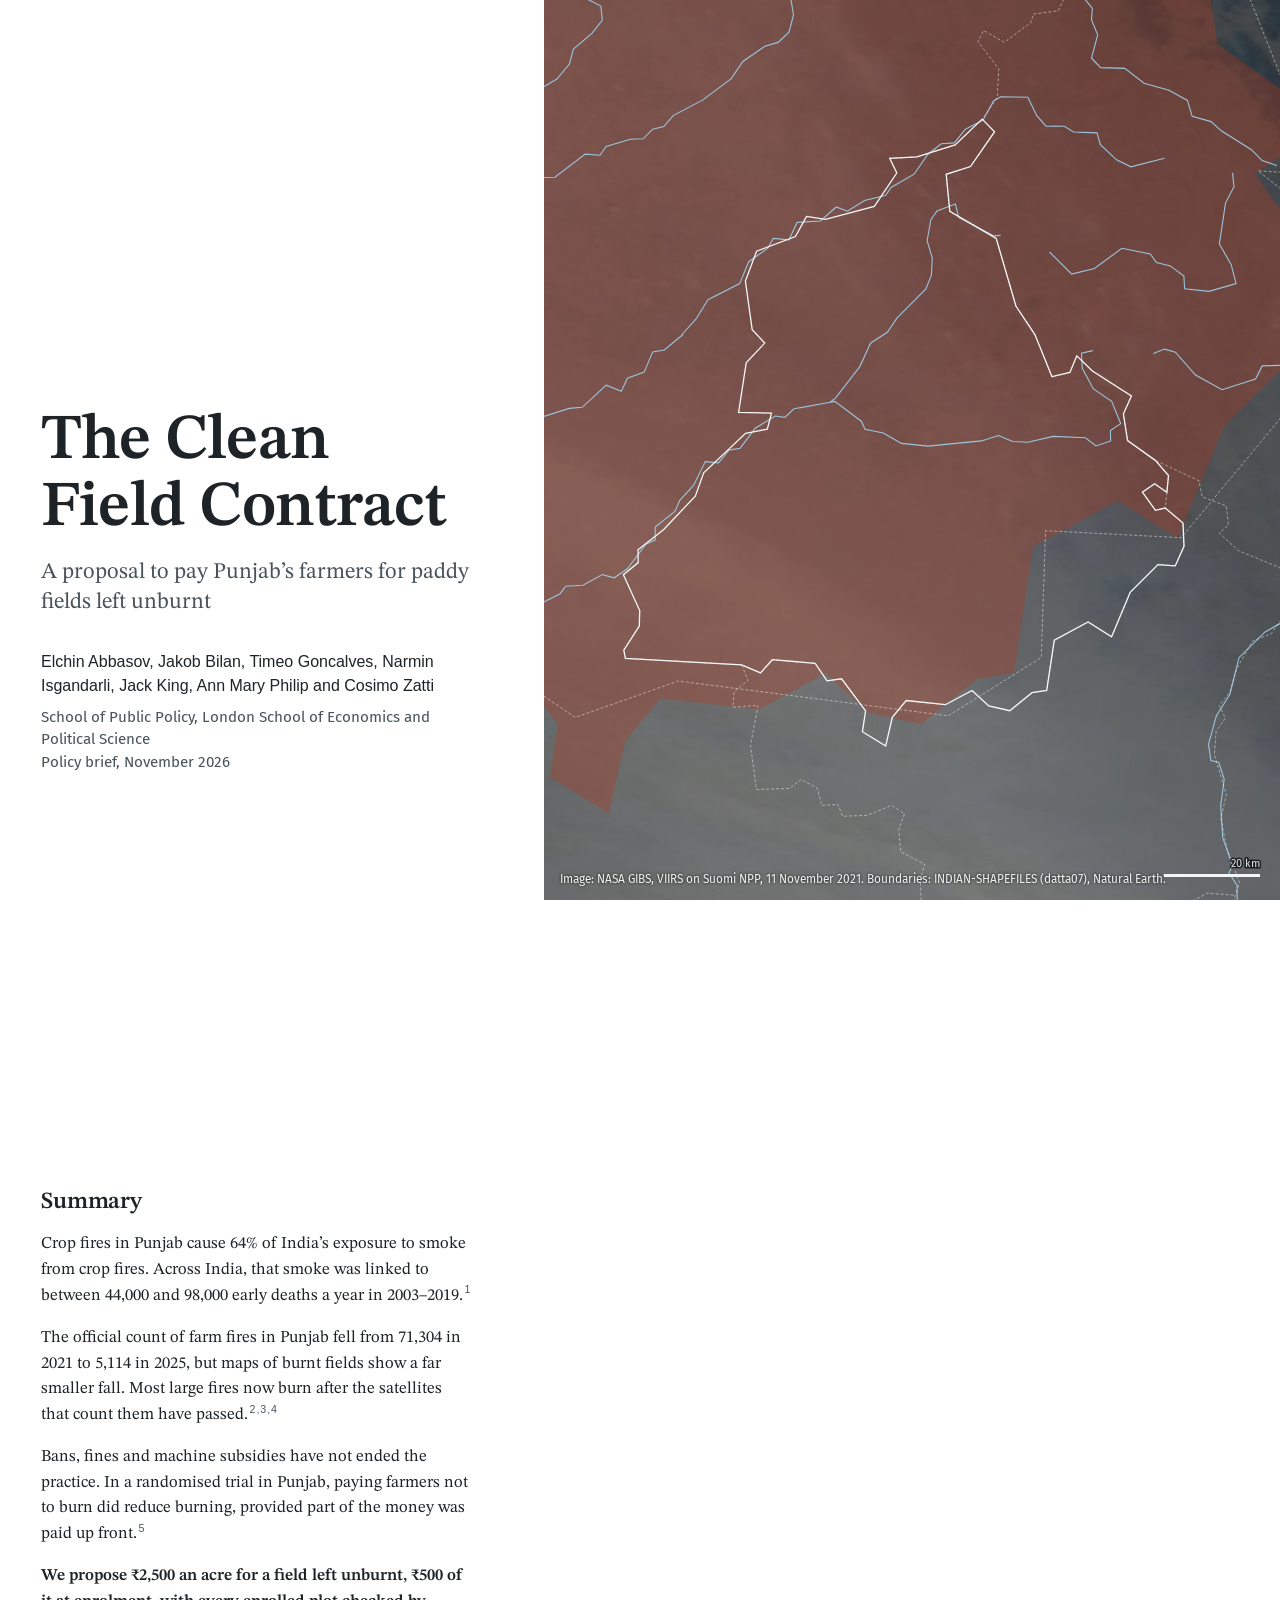
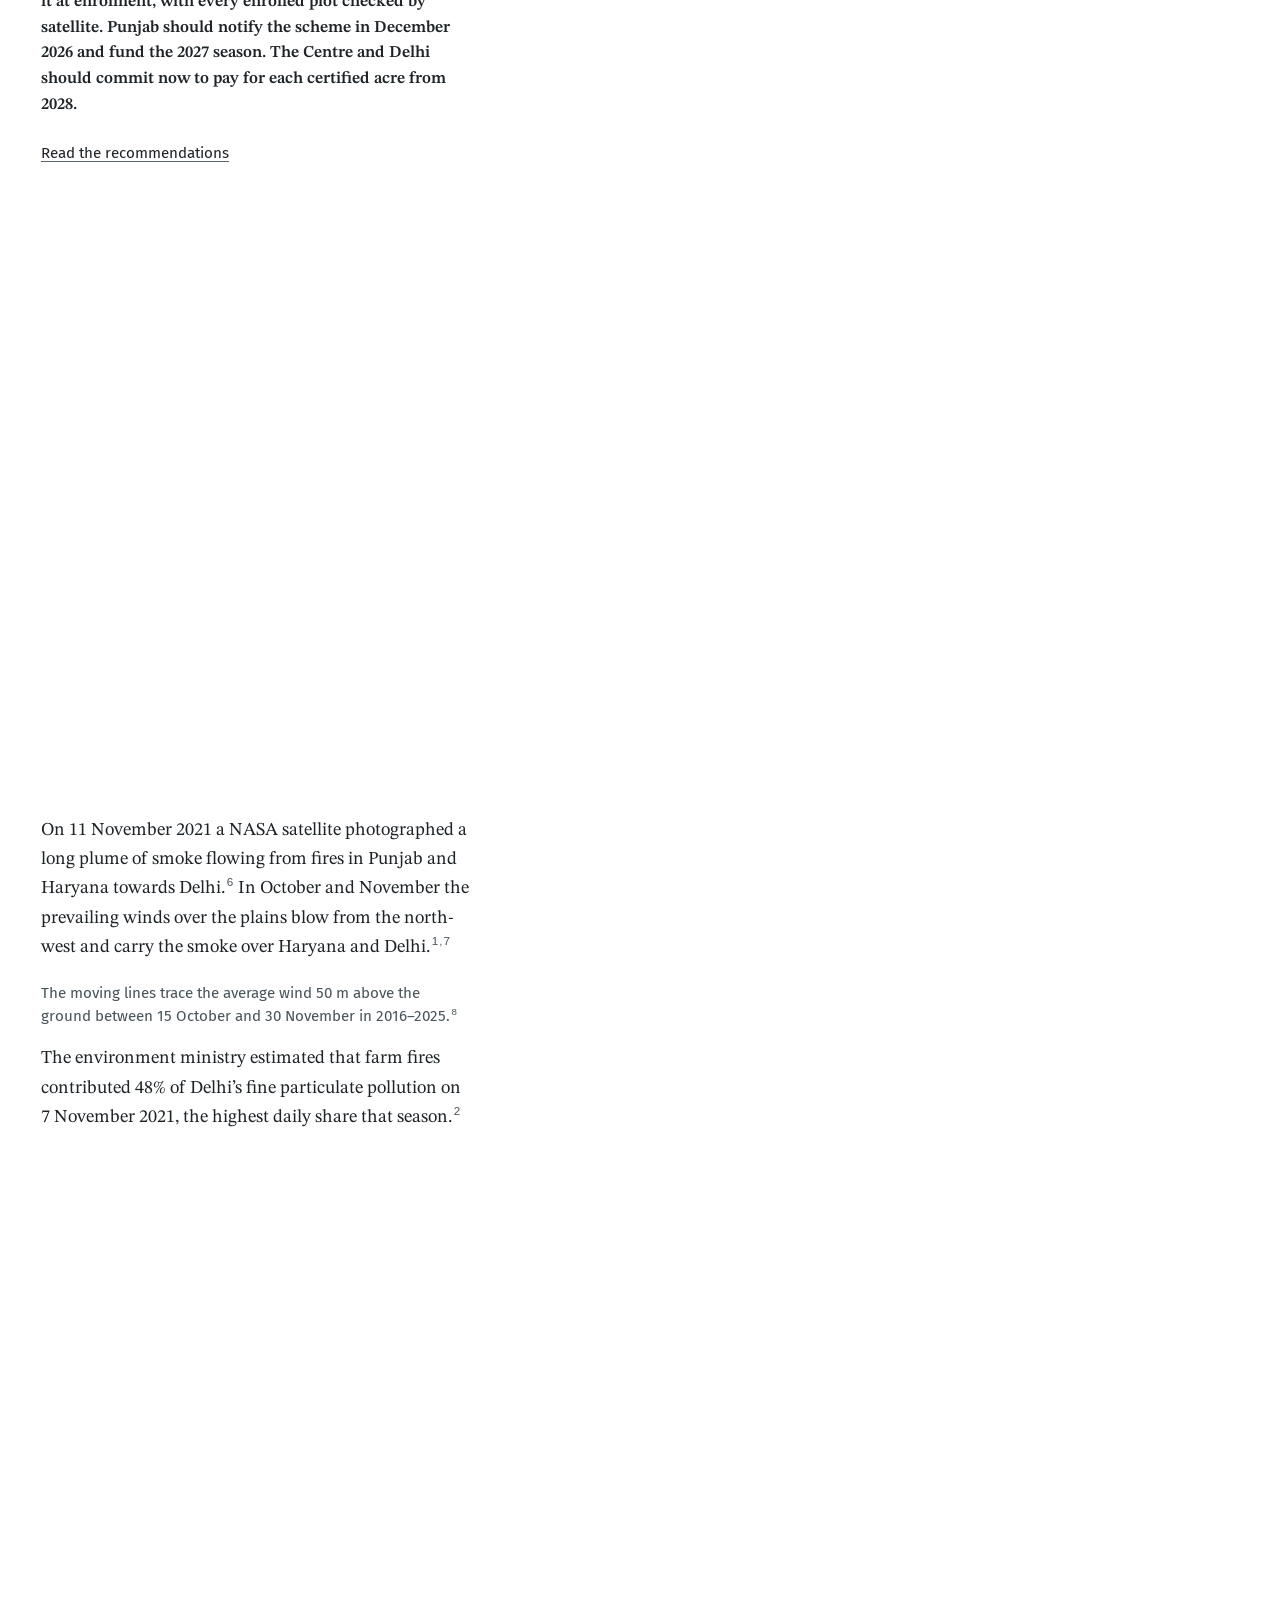
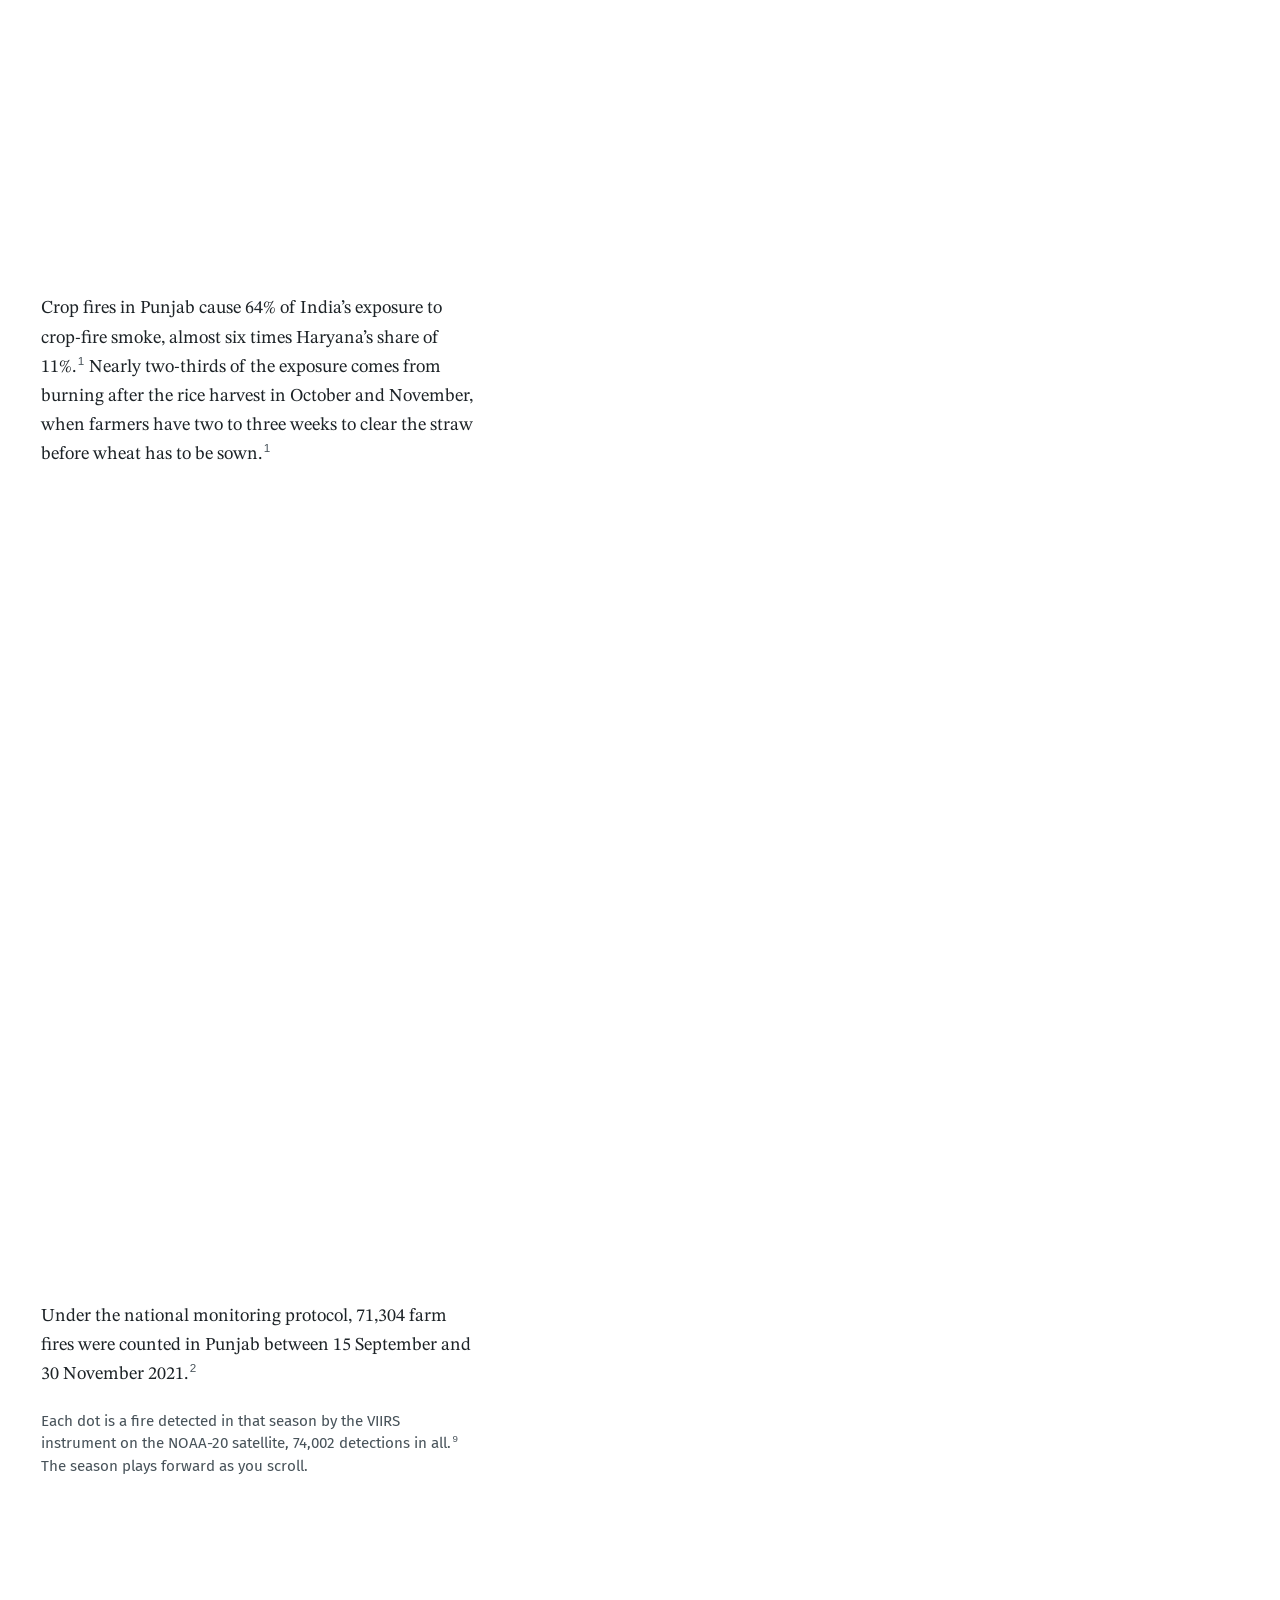
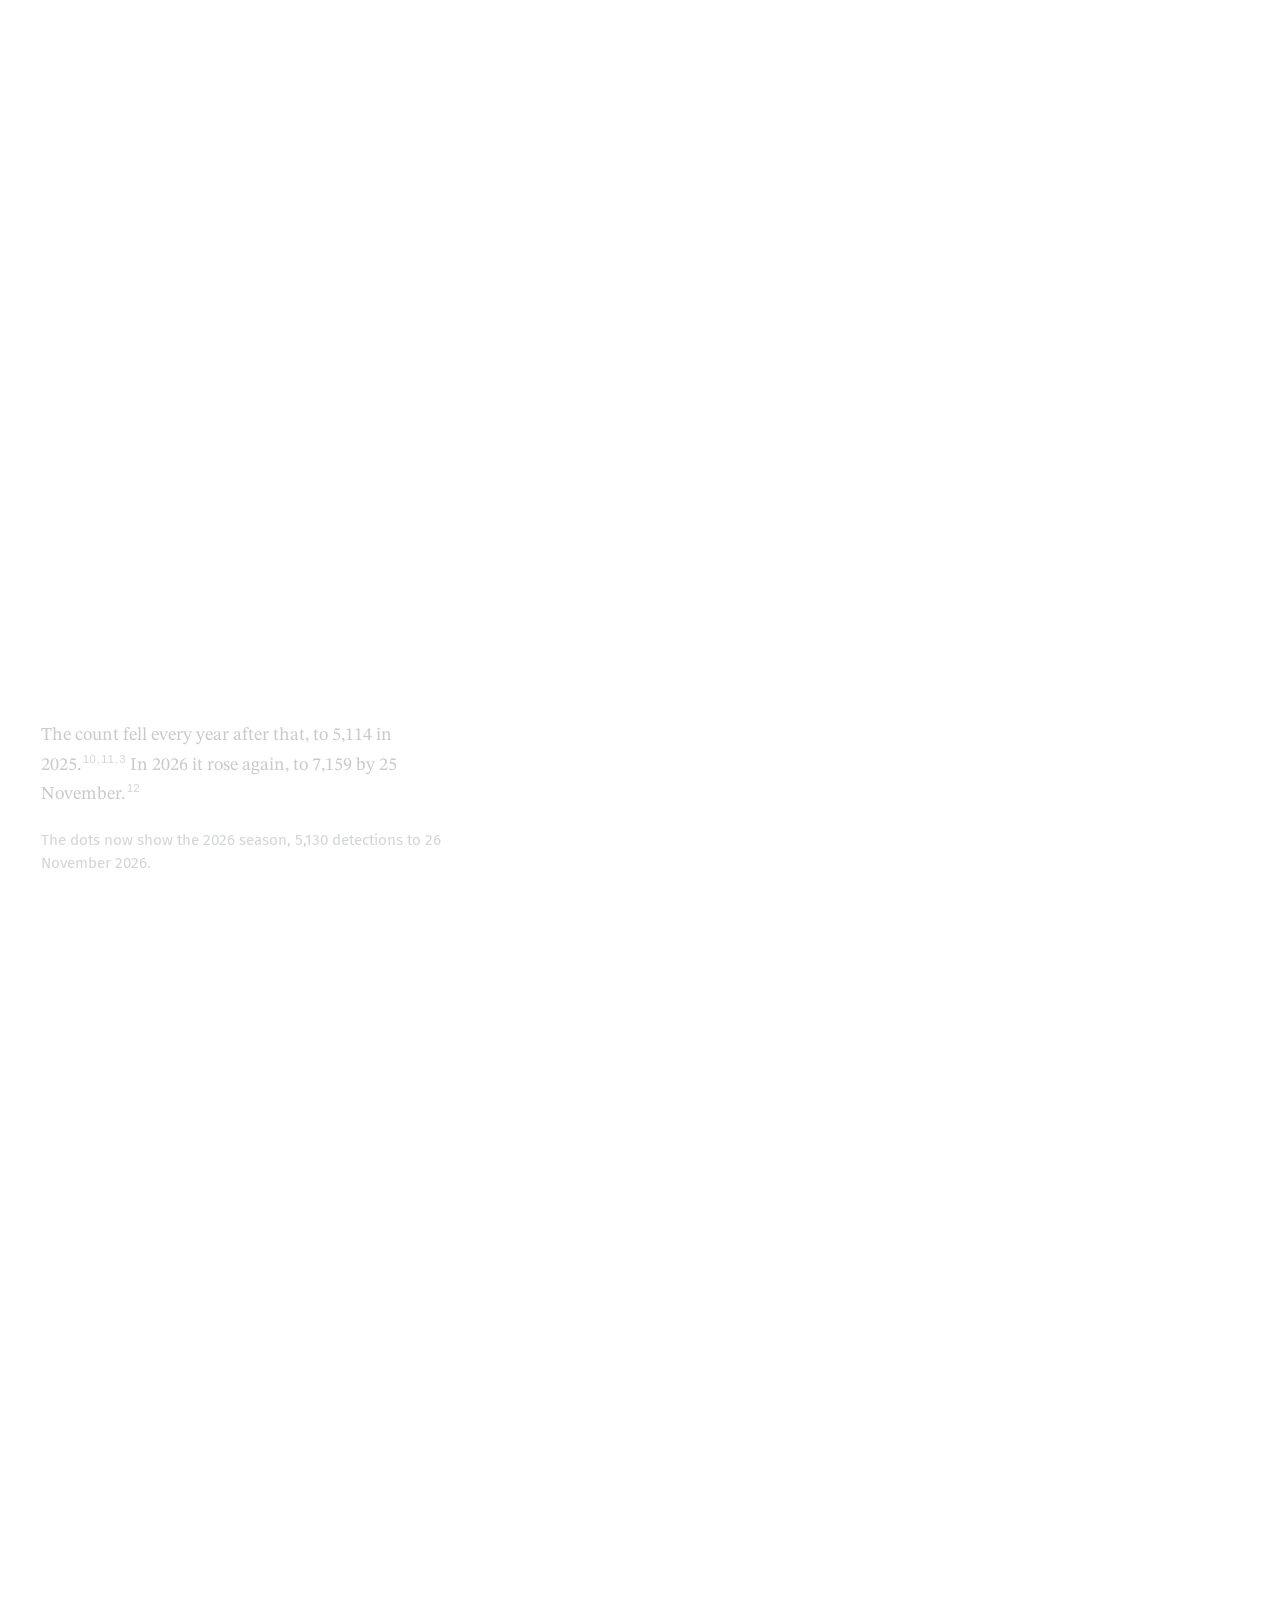
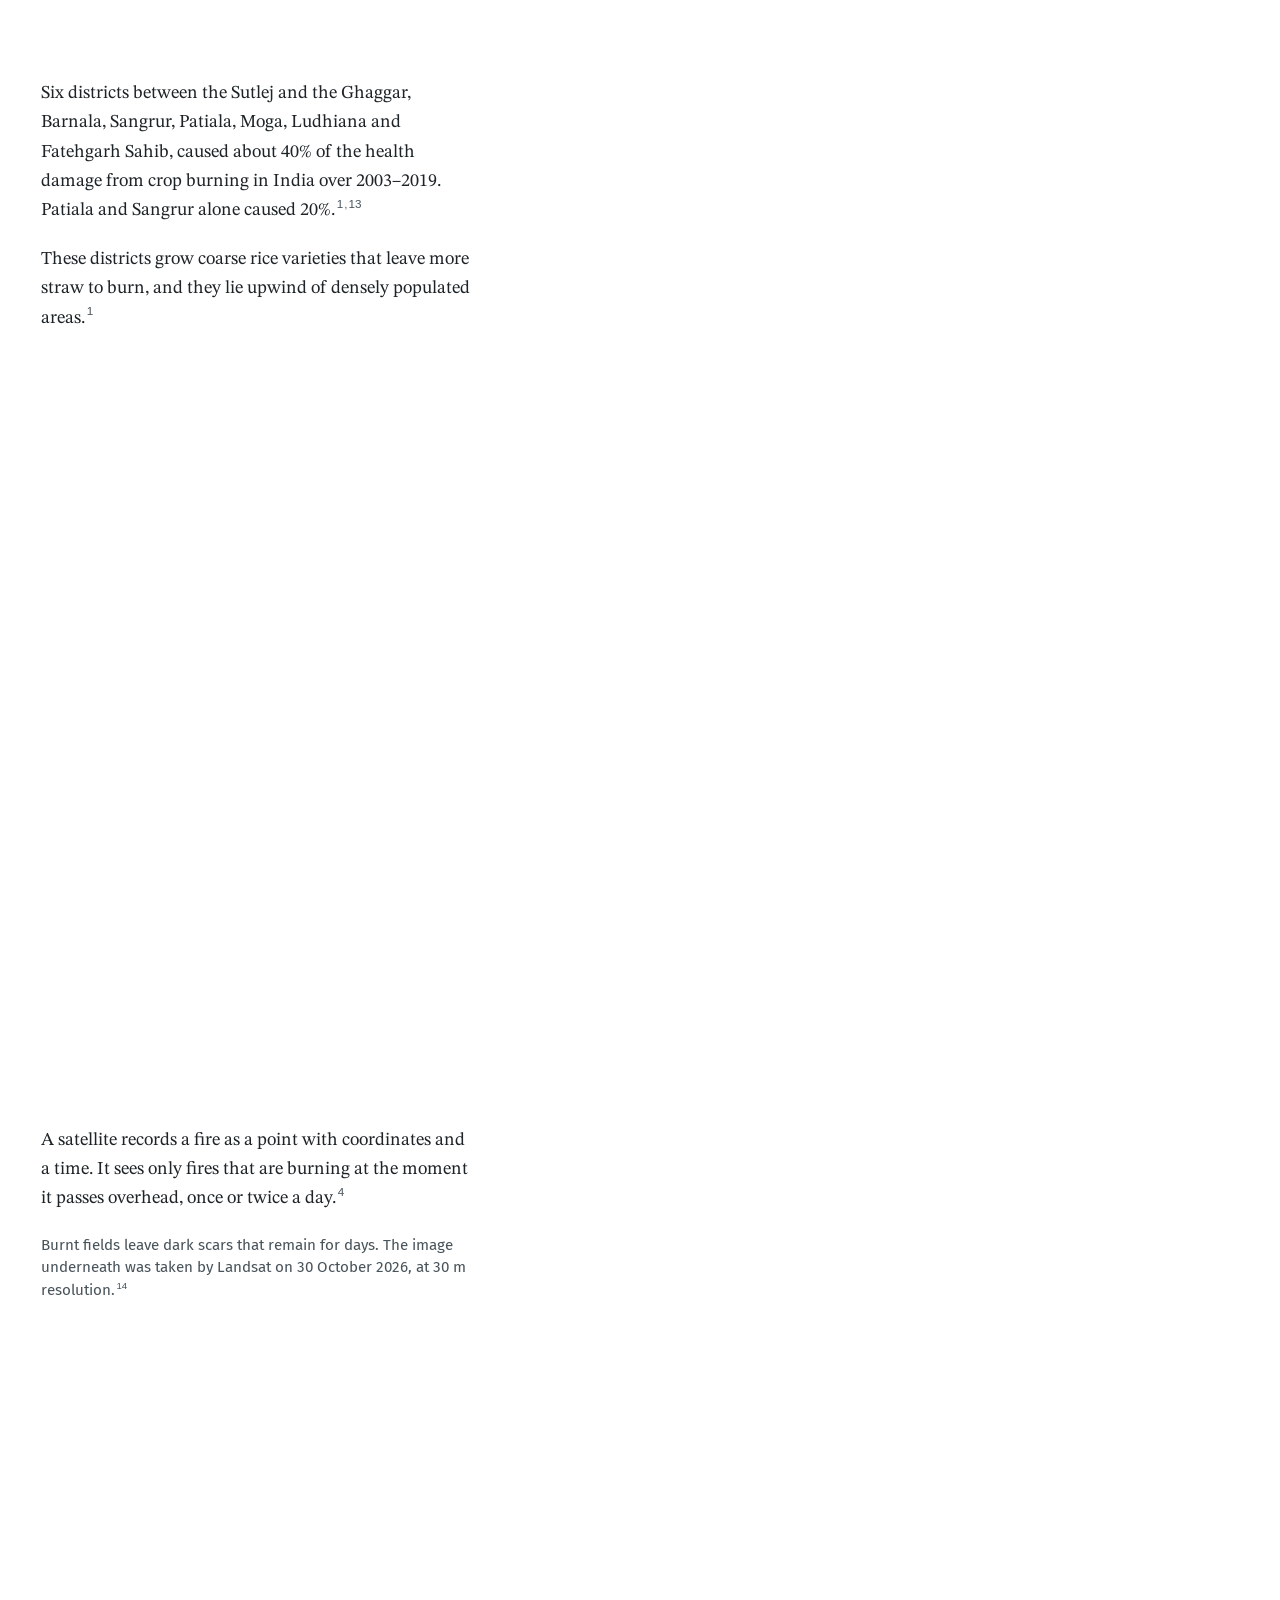
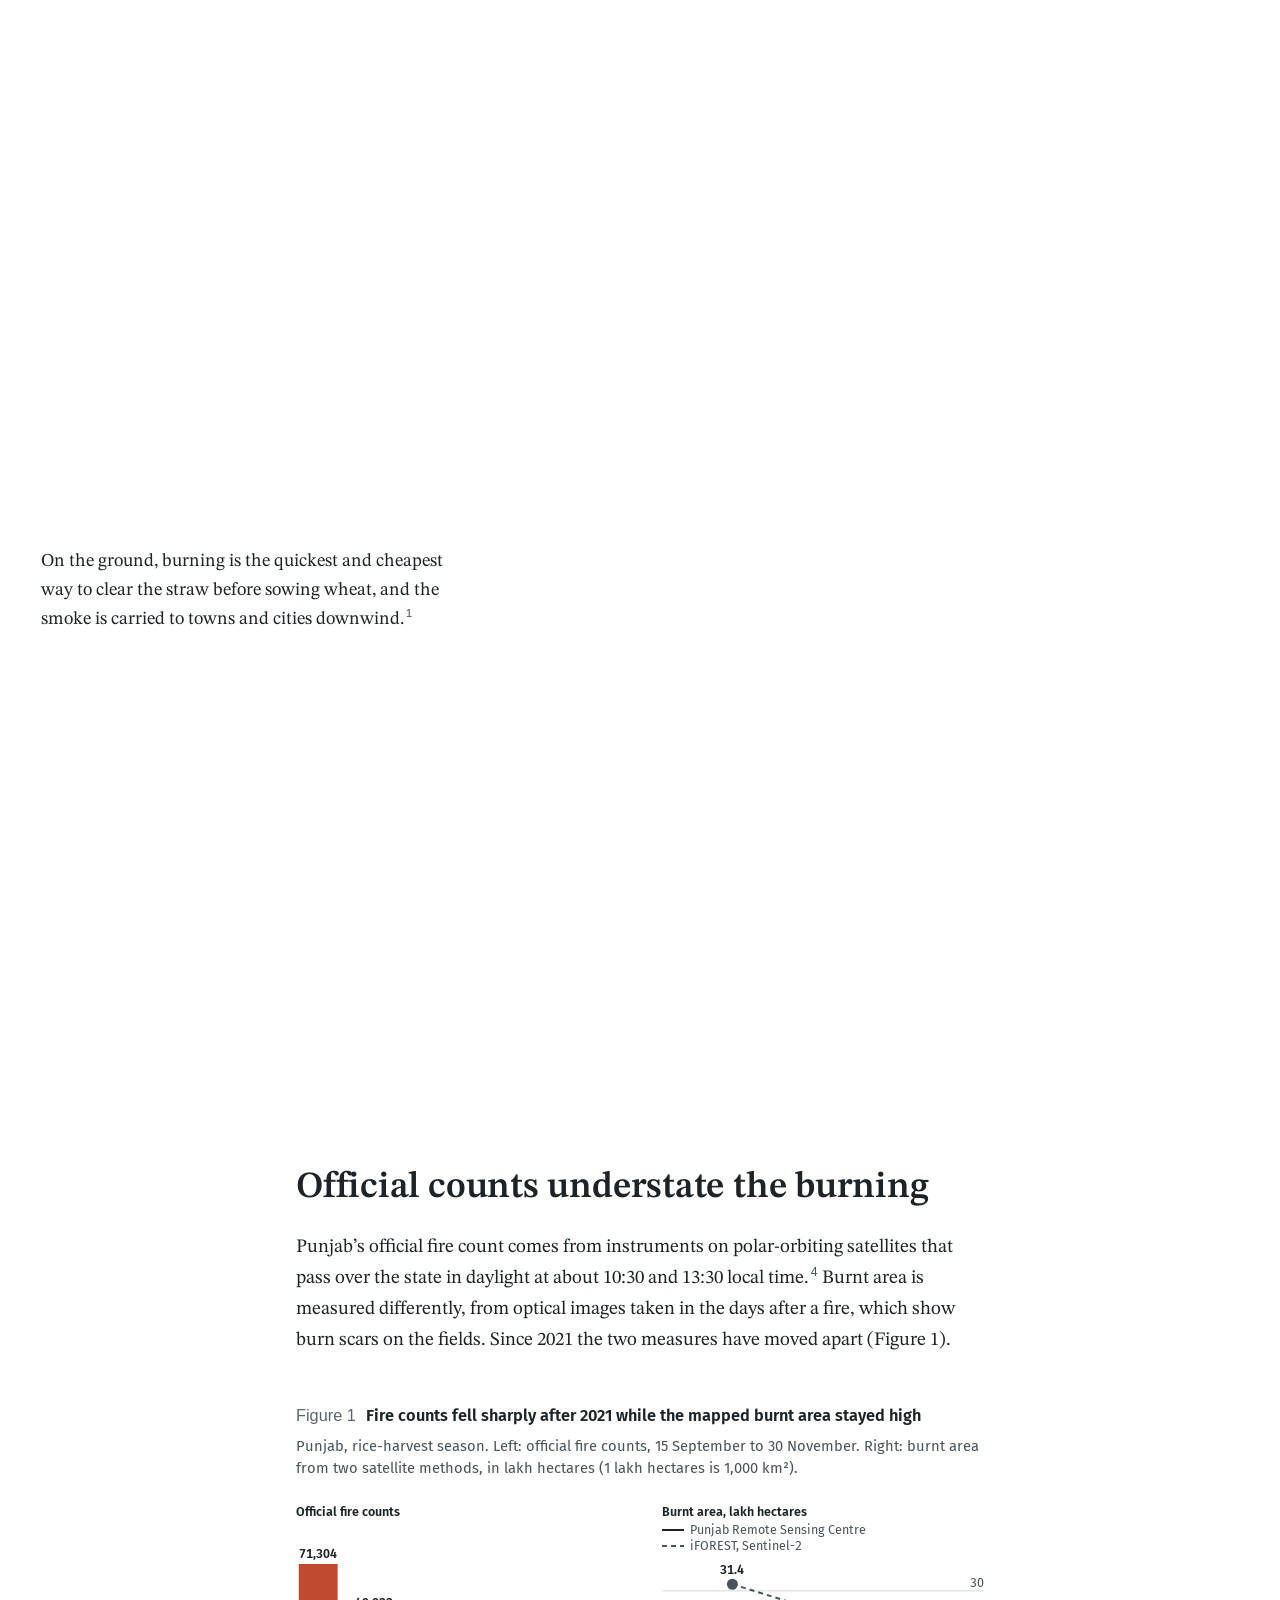
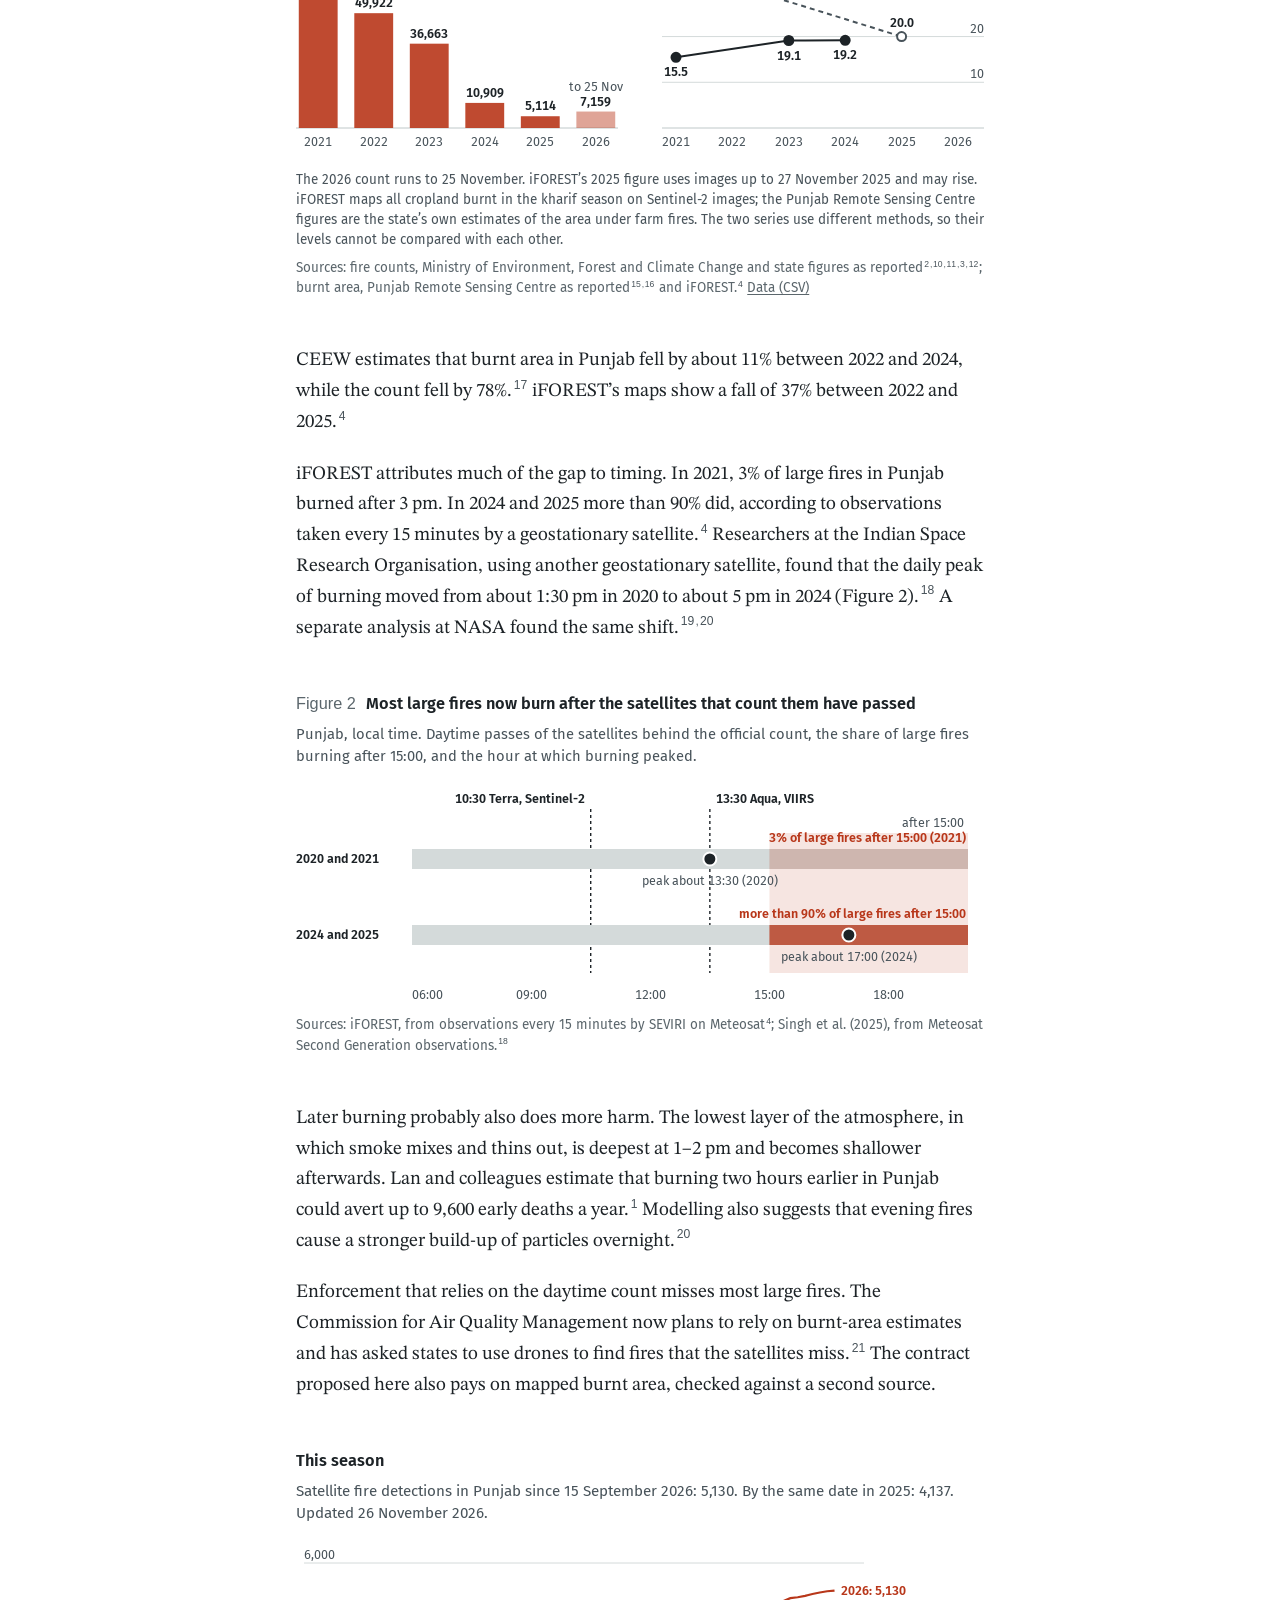
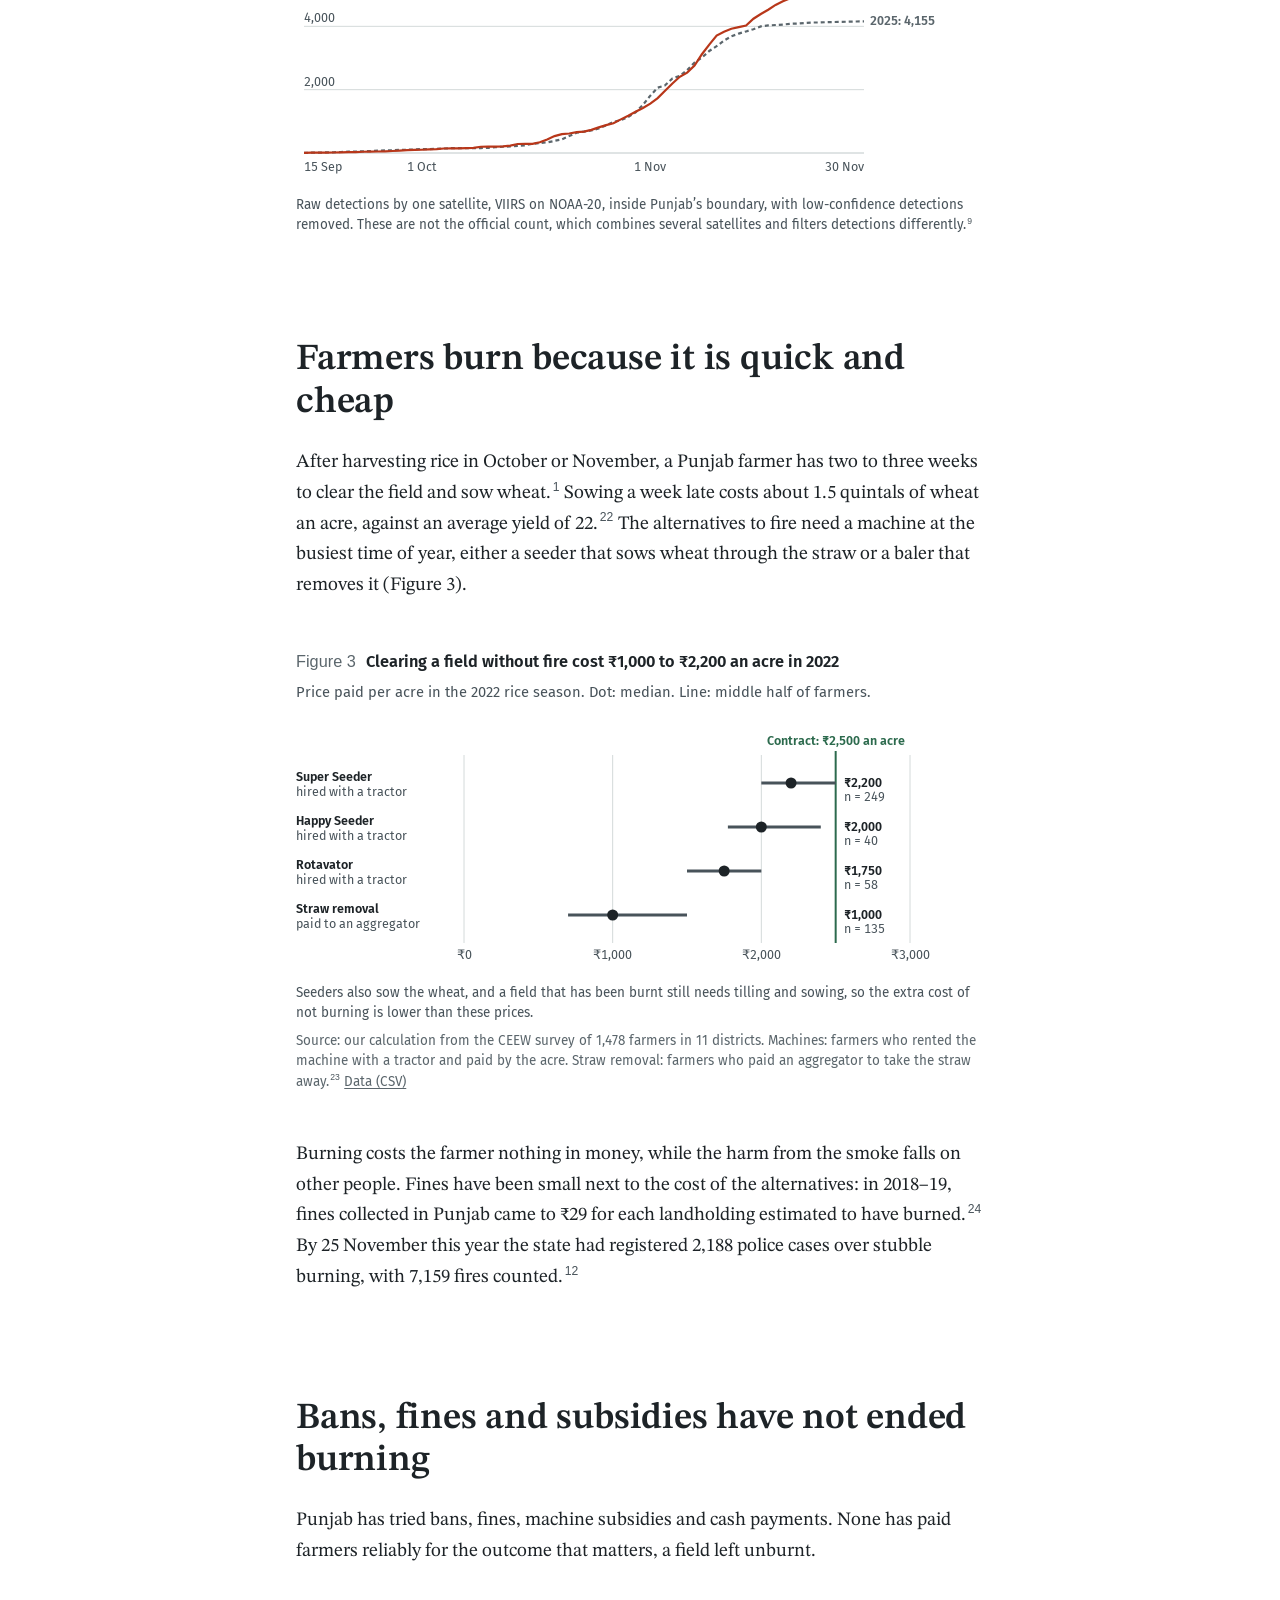
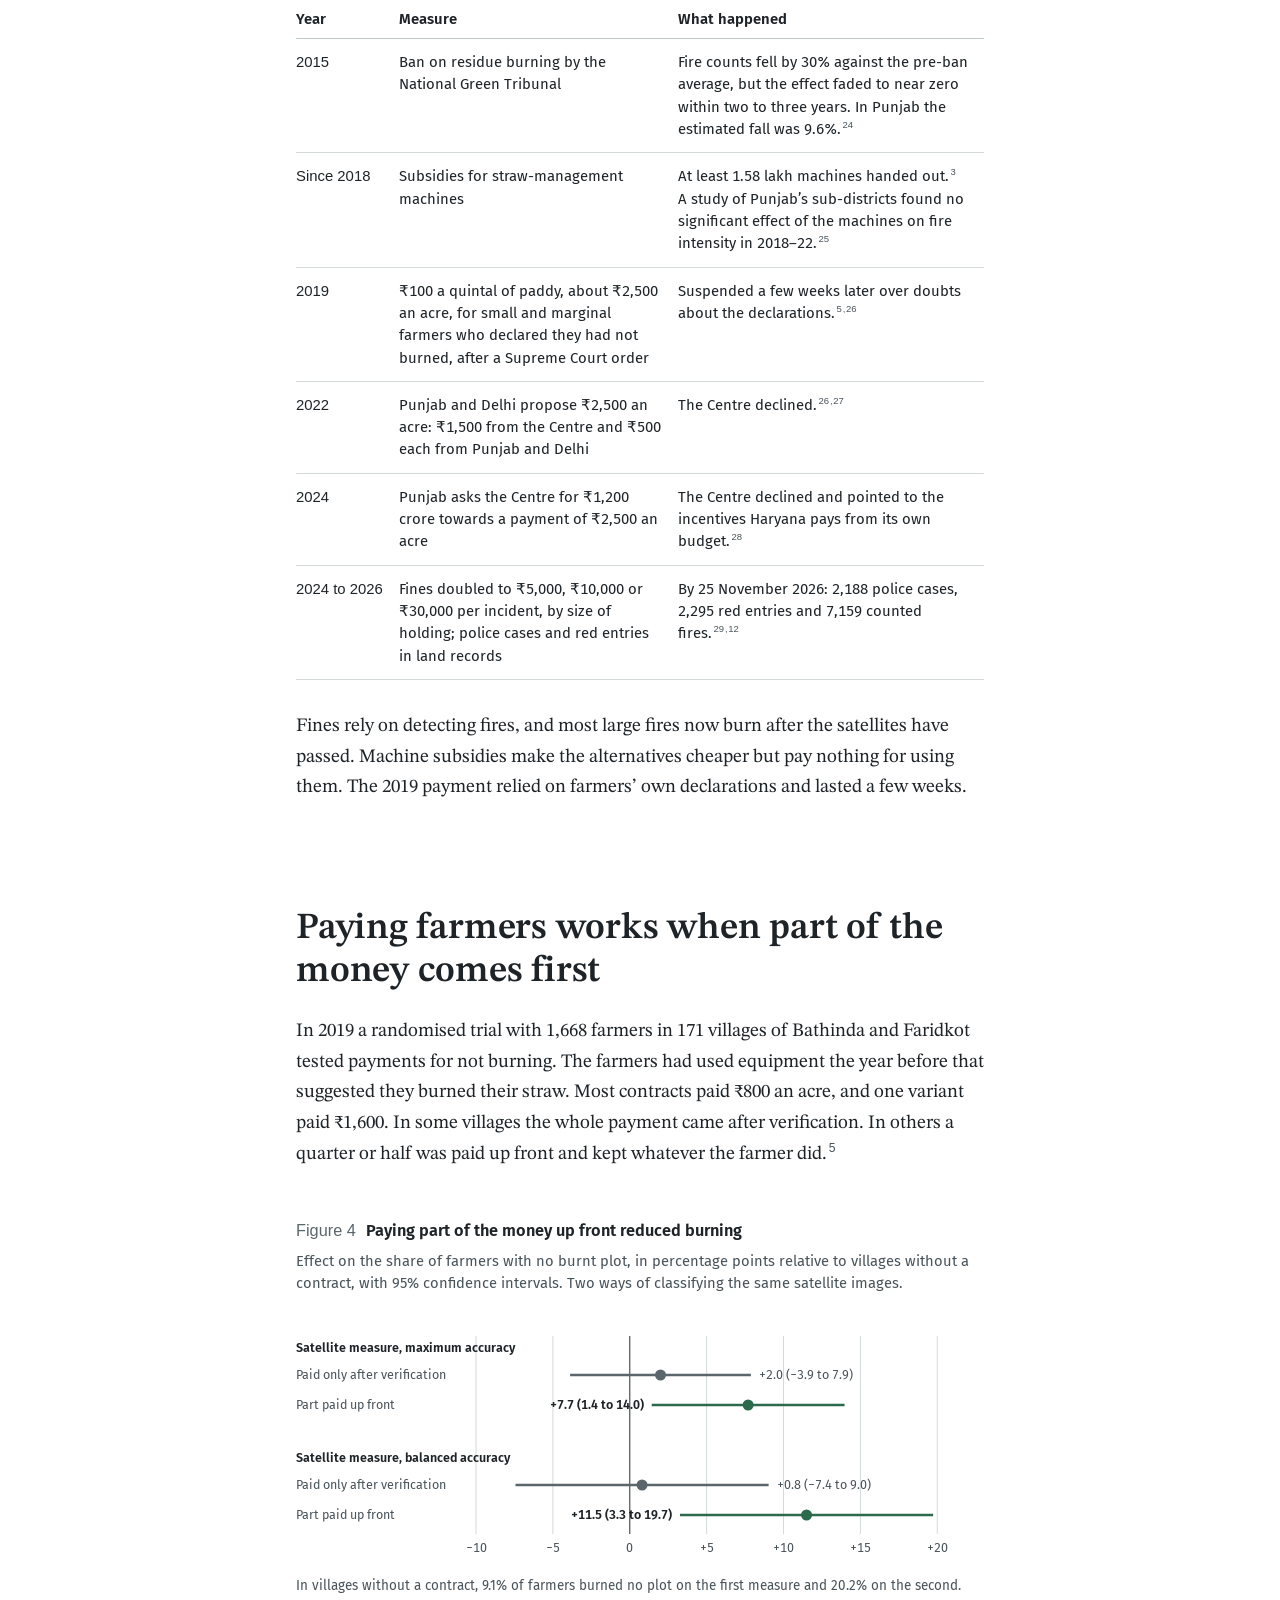
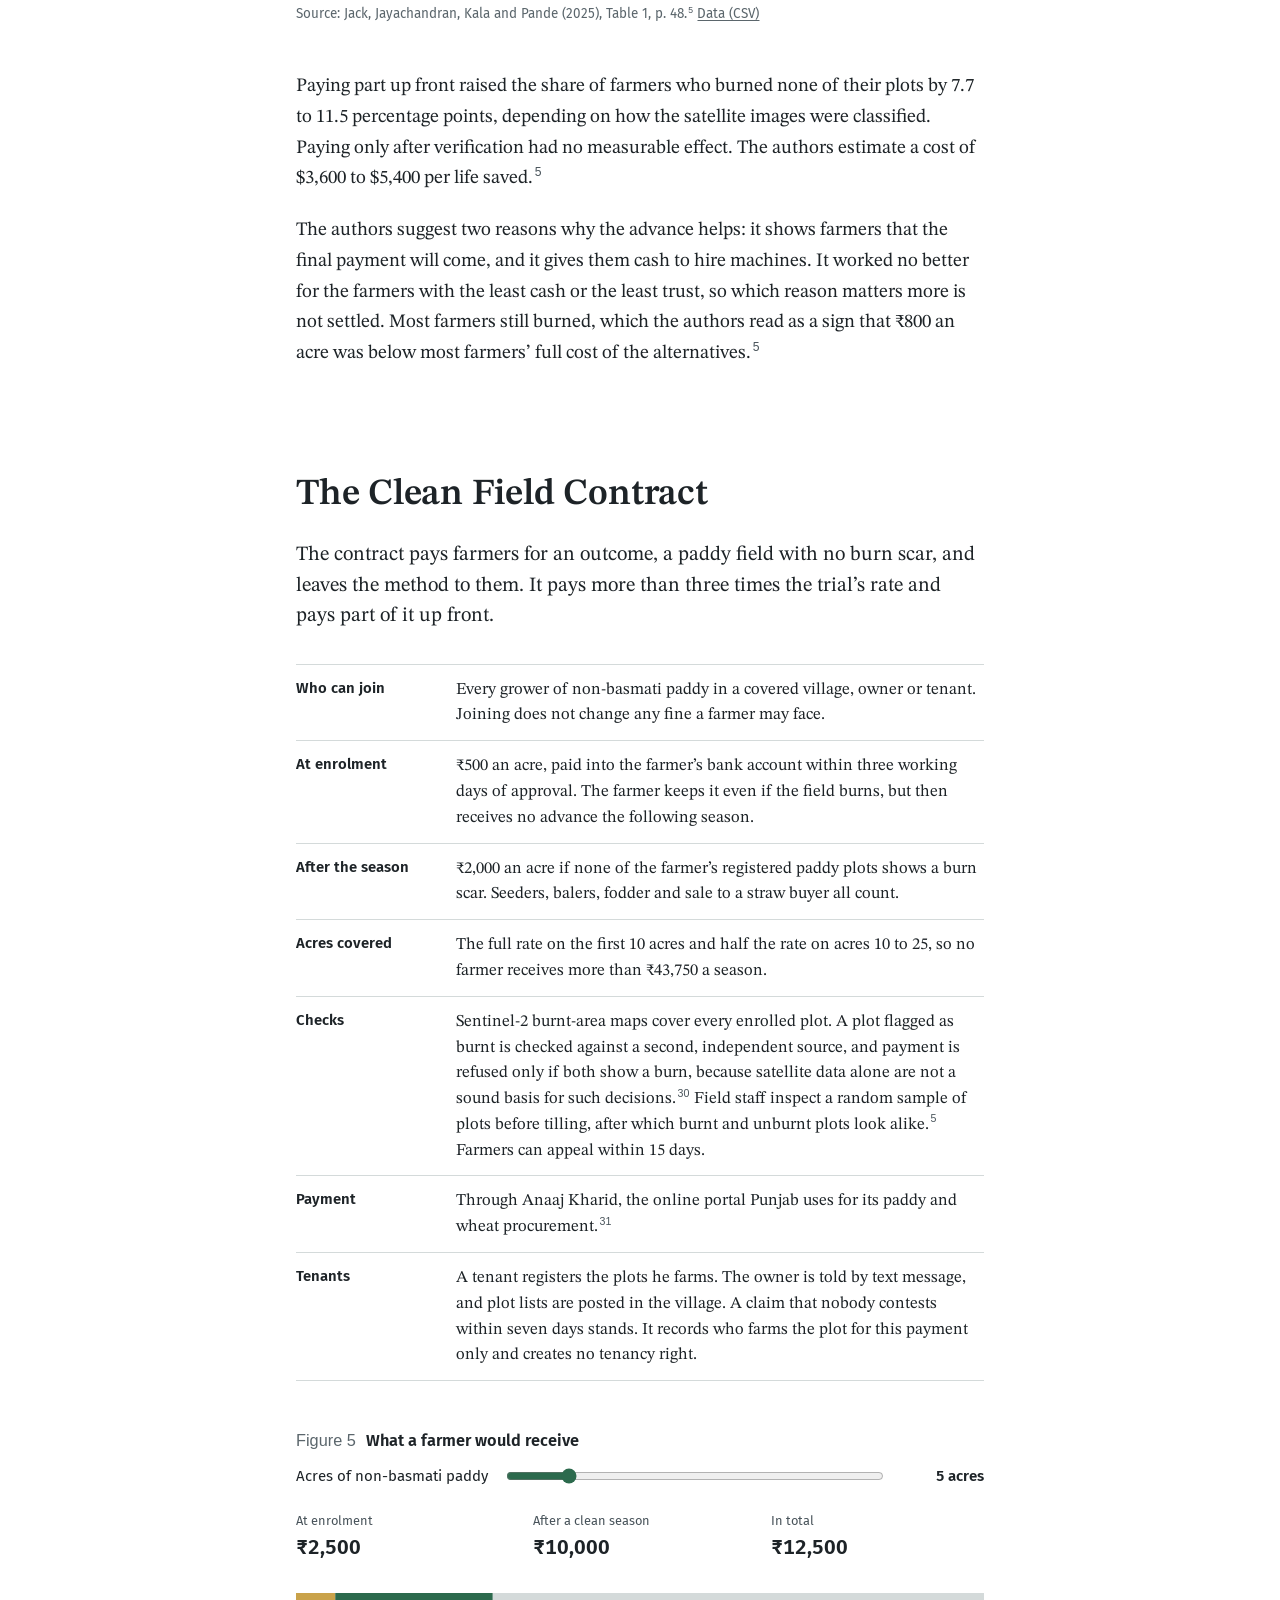
==== commit 7bb5ef16: "Add files via upload" ====
--- a/index.html
+++ b/index.html
@@ -346,7 +346,7 @@
     <h3>About this brief</h3>
     <p>Elchin Abbasov, Jakob Bilan, Timeo Goncalves, Narmin Isgandarli, Jack King, Ann Mary Philip and Cosimo Zatti wrote this brief for the course PP425 Strategic Policymaking at the London School of Economics and Political Science. The views are their own and not those of LSE or of any government.</p>
     <h3>Maps</h3>
-    <p>India’s boundary and state lines: INDIAN-SHAPEFILES by datta07 (MIT licence), simplified; Punjab’s 22 districts from the same source, with Malerkotla, created in 2021, shown within Sangrur. Coast and rivers: Natural Earth. Satellite images: NASA Global Imagery Browse Services, VIIRS on Suomi NPP and MODIS on Terra for 11 November 2021, and NASA HLS at 30 m for the field view.<sup class="refs"><a href="#r-hls">14</a></sup> Photograph: rice straw burning near Sangrur, 2 November 2011, by Neil Palmer (CIAT), <a href="https://creativecommons.org/licenses/by-sa/2.0/">CC BY-SA 2.0</a>, via <a href="https://commons.wikimedia.org/wiki/File:NP_India_burning1_(6314801805).jpg">Wikimedia Commons</a>.</p>
+    <p>India’s boundary and state lines: INDIAN-SHAPEFILES by datta07 (MIT licence), simplified; Punjab’s 22 districts from the same source, with Malerkotla, created in 2021, shown within Sangrur. Coast and rivers: Natural Earth. Satellite images: NASA Global Imagery Browse Services, with Blue Marble Next Generation (a cloud-free MODIS composite) for the overview, VIIRS on Suomi NPP and MODIS on Terra for 11 November 2021, and NASA HLS at 30 m for the field view.<sup class="refs"><a href="#r-hls">14</a></sup> Photograph: rice straw burning near Sangrur, 2 November 2011, by Neil Palmer (CIAT), <a href="https://creativecommons.org/licenses/by-sa/2.0/">CC BY-SA 2.0</a>, via <a href="https://commons.wikimedia.org/wiki/File:NP_India_burning1_(6314801805).jpg">Wikimedia Commons</a>.</p>
     <p>Wind is drawn as evenly spaced streamlines of the season-mean flow, because readers follow the path of a flow more accurately from integral curves that show direction than from grids of arrows.<sup class="refs"><a href="#r-laidlaw2005">34</a></sup> The field is the mean of daily eastward and northward wind 50 m above the ground on the MERRA-2 grid.<sup class="refs"><a href="#r-power">8</a></sup></p>
     <p class="live-stamp">Fire detections are refreshed once a day during the burning season by a scheduled script that queries NASA FIRMS.</p>
     <p>Typefaces: STIX Two Text and Fira Sans (SIL Open Font Licence). Charts drawn with D3. Code, data and a register of every figure’s source are in the repository this page is published from.</p>
--- a/css/site.css
+++ b/css/site.css
@@ -17,15 +17,13 @@
 
   /* spacing scale */
   --s1: 0.25rem; --s2: 0.5rem; --s3: 0.75rem; --s4: 1rem; --s5: 1.5rem; --s6: 2rem; --s7: 3rem; --s8: 4.5rem; --s9: 6.5rem;
-  --measure: 40rem;
-  --figure: 48rem;
-  --wide: 62rem;
+  --column: 43rem;            /* one width for text, figures and tables */
   --gutter: clamp(1.25rem, 5vw, 3rem);
 
-  --haze: #e3e7e6;
-  --clear: #f7f8f7;
+  --haze: #ffffff;
+  --clear: #ffffff;
   --page: var(--haze);
-  --panel: #edf0ef;
+  --panel: #f3f5f4;
   --ink: #1d2327;
   --ink-2: #48535a;
   --ink-3: #5b666c;
@@ -156,6 +154,8 @@
 .on-sat .map .m-rivers { stroke: #9cc3db; }
 .on-sat .map .m-sixline { stroke: #ffb23e; }
 
+.map .m-wind .flow-bg { fill: none; stroke: var(--halo); stroke-width: 3.6px; stroke-linecap: round; opacity: 0.6; }
+.on-sat .map .m-wind .flow-bg { stroke: rgba(6, 10, 12, 0.5); }
 .map .m-wind .flow { fill: none; stroke: var(--wind); stroke-width: 1.2px; stroke-linecap: round; stroke-dasharray: 7 11; animation: flow 1.5s linear infinite; opacity: 0.85; }
 .map .m-wind .head { fill: none; stroke: var(--wind); stroke-width: 1.3px; stroke-linecap: round; stroke-linejoin: round; opacity: 0.9; }
 .on-sat .map .m-wind .flow, .on-sat .map .m-wind .head { stroke: #eaf4f9; }
@@ -194,19 +194,16 @@
 /* ------------------------------------------------------------ reading column */
 .air { background: var(--page); }
 .chapter { padding: var(--s9) var(--gutter) 0; }
-.chapter > * { max-width: var(--measure); margin-left: auto; margin-right: auto; }
+.chapter > * { max-width: var(--column); margin-left: auto; margin-right: auto; }
 .chapter > h2 { margin-bottom: var(--s5); }
-.chapter > .fig { max-width: var(--figure); }
-.chapter > .fig.wide, .chapter > .live { max-width: var(--wide); }
-.chapter > .table-wrap { max-width: 52rem; }
 .lede { font-size: 1.27rem; line-height: 1.5; }
 .sub { font-size: 1.05rem; margin-top: var(--s7); margin-bottom: var(--s4); }
 
 .fig { margin-top: var(--s7); margin-bottom: var(--s7); }
-.fig h3 { margin-bottom: var(--s2); max-width: 44rem; }
+.fig h3 { margin-bottom: var(--s2); }
 .fig h3 .fn { color: var(--ink-3); font-weight: 500; margin-right: 0.6em; }
-.fig-sub { font-family: var(--sans); font-size: 0.92rem; line-height: 1.5; color: var(--ink-2); max-width: 44rem; margin-bottom: var(--s5); }
-.fig-notes, .fig-source { font-family: var(--sans); font-size: 0.84rem; line-height: 1.5; color: var(--ink-2); max-width: 46rem; margin: var(--s4) 0 0; }
+.fig-sub { font-family: var(--sans); font-size: 0.92rem; line-height: 1.5; color: var(--ink-2); margin-bottom: var(--s5); }
+.fig-notes, .fig-source { font-family: var(--sans); font-size: 0.84rem; line-height: 1.5; color: var(--ink-2); margin: var(--s4) 0 0; }
 .fig-source { color: var(--ink-3); margin-top: var(--s2); }
 .data-link { white-space: nowrap; }
 .chart { position: relative; width: 100%; min-height: 3rem; }
@@ -225,7 +222,6 @@
 table.terms td { padding: var(--s3) 0; vertical-align: top; border-top: 1px solid var(--rule-2); font-family: var(--serif); font-size: 1.04rem; line-height: 1.55; }
 table.terms tr:last-child th, table.terms tr:last-child td { border-bottom: 1px solid var(--rule-2); }
 
-.calc { max-width: 44rem; }
 .calc-row { display: grid; grid-template-columns: auto 1fr auto; gap: var(--s4); align-items: center; font-family: var(--sans); font-size: 0.94rem; margin: var(--s3) 0 var(--s5); }
 .calc-row input[type="range"] { width: 100%; accent-color: var(--field); }
 .calc-row output { font-weight: 600; min-width: 5.4rem; text-align: right; font-variant-numeric: tabular-nums; }
@@ -246,11 +242,11 @@
 .share a:hover, .share button:hover { text-decoration-color: var(--ink); }
 
 .sources { padding-bottom: var(--s9); }
-.references { font-family: var(--sans); font-size: 0.86rem; line-height: 1.5; color: var(--ink-2); padding-left: 1.9rem; max-width: 48rem !important; }
+.references { font-family: var(--sans); font-size: 0.86rem; line-height: 1.5; color: var(--ink-2); padding-left: 1.9rem; }
 .references li { margin-bottom: var(--s3); padding-left: var(--s1); }
 .references li:target { color: var(--ink); background: var(--ember-soft); }
 .references a { word-break: break-word; }
-.colophon { font-family: var(--sans); font-size: 0.86rem; line-height: 1.55; color: var(--ink-2); max-width: 48rem !important; margin-top: var(--s7); padding-top: var(--s5); border-top: 1px solid var(--rule); }
+.colophon { font-family: var(--sans); font-size: 0.86rem; line-height: 1.55; color: var(--ink-2); margin-top: var(--s7); padding-top: var(--s5); border-top: 1px solid var(--rule); }
 .colophon h3 { font-size: 0.98rem; margin: var(--s5) 0 var(--s2); }
 .colophon h3:first-child { margin-top: 0; }
 
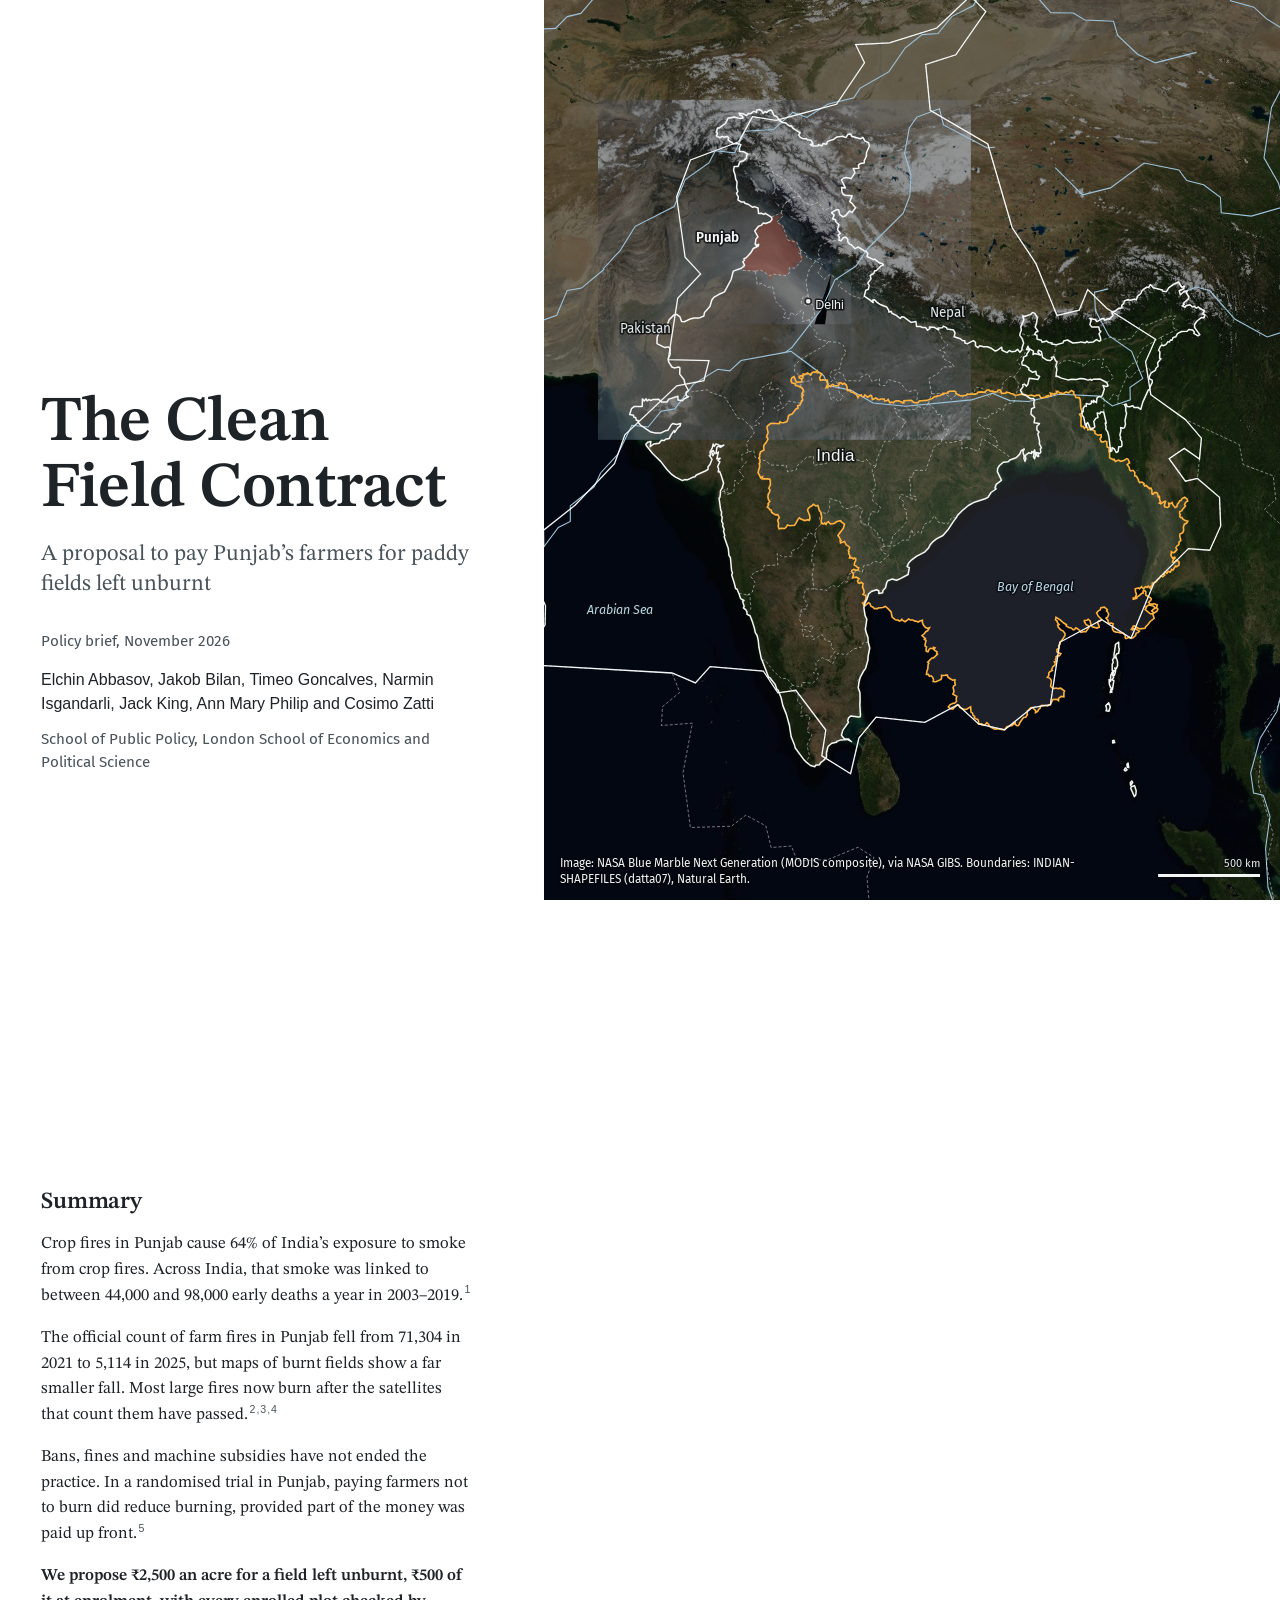
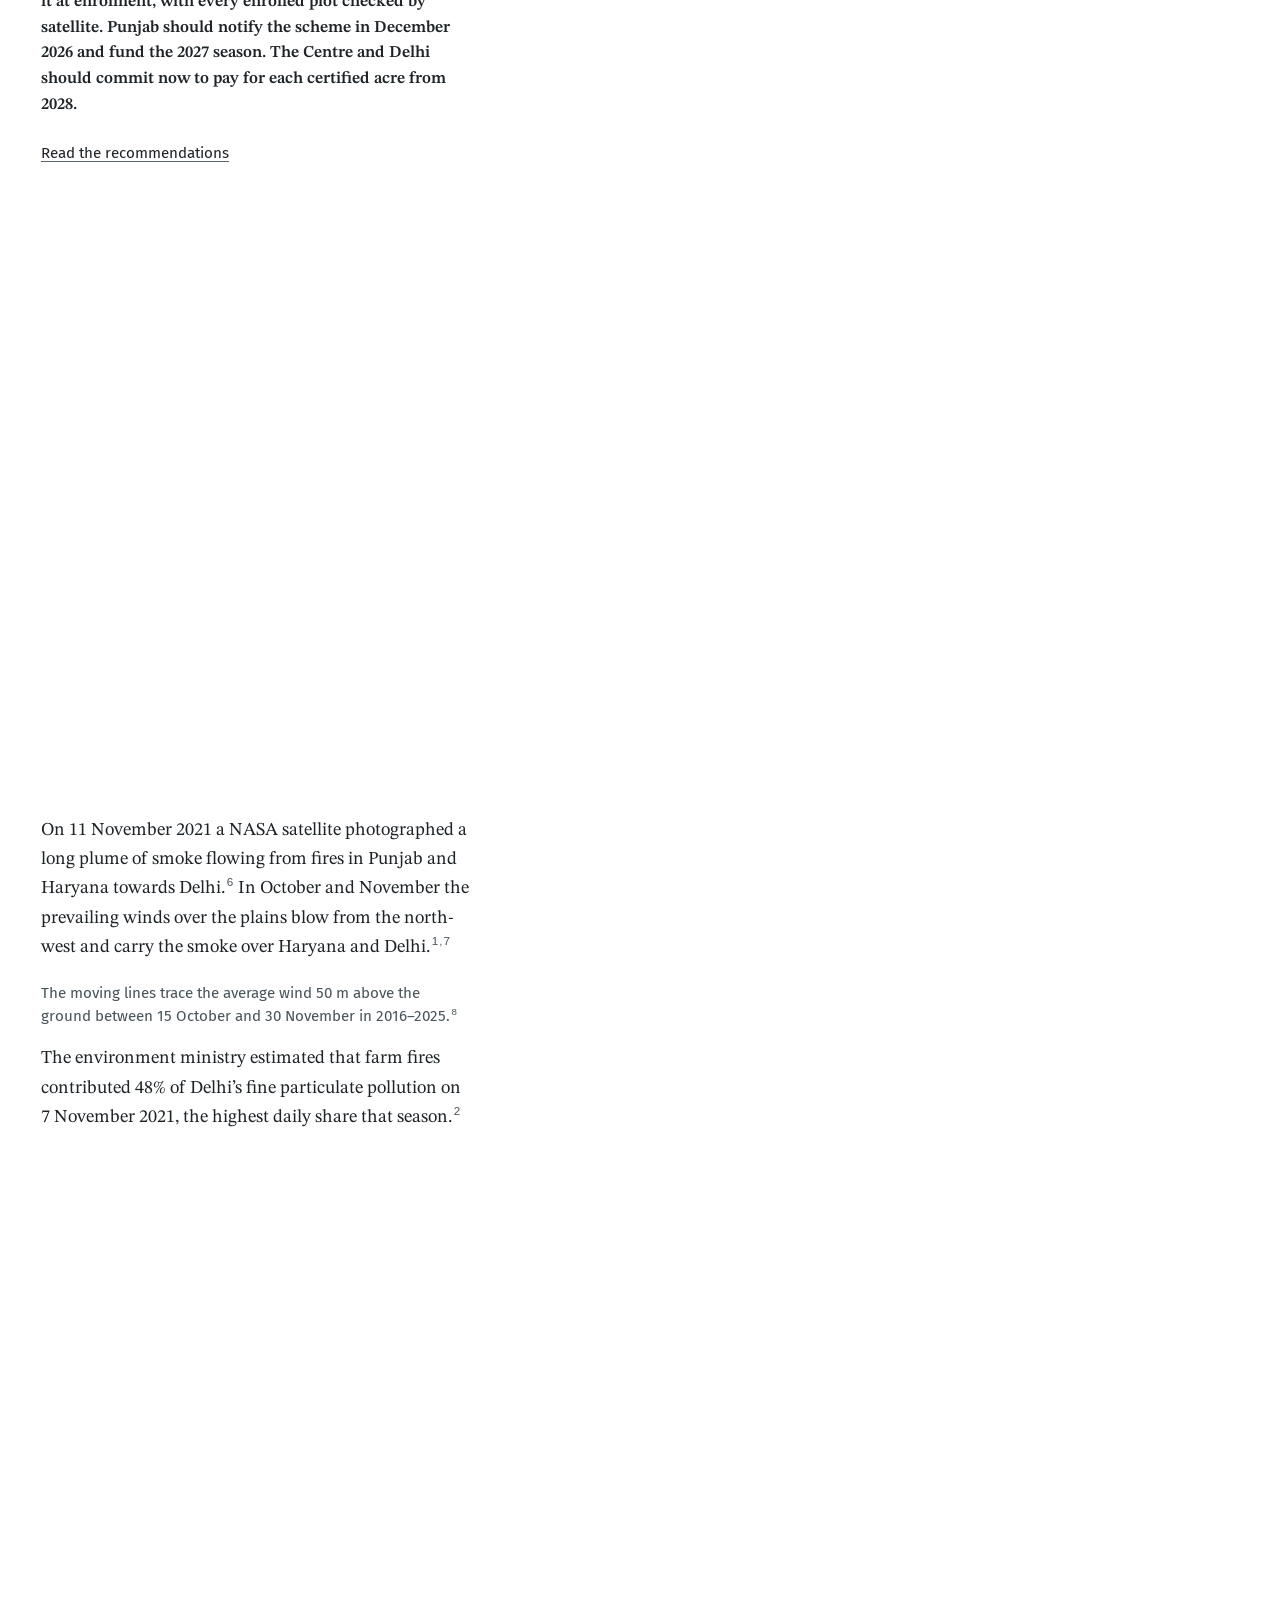
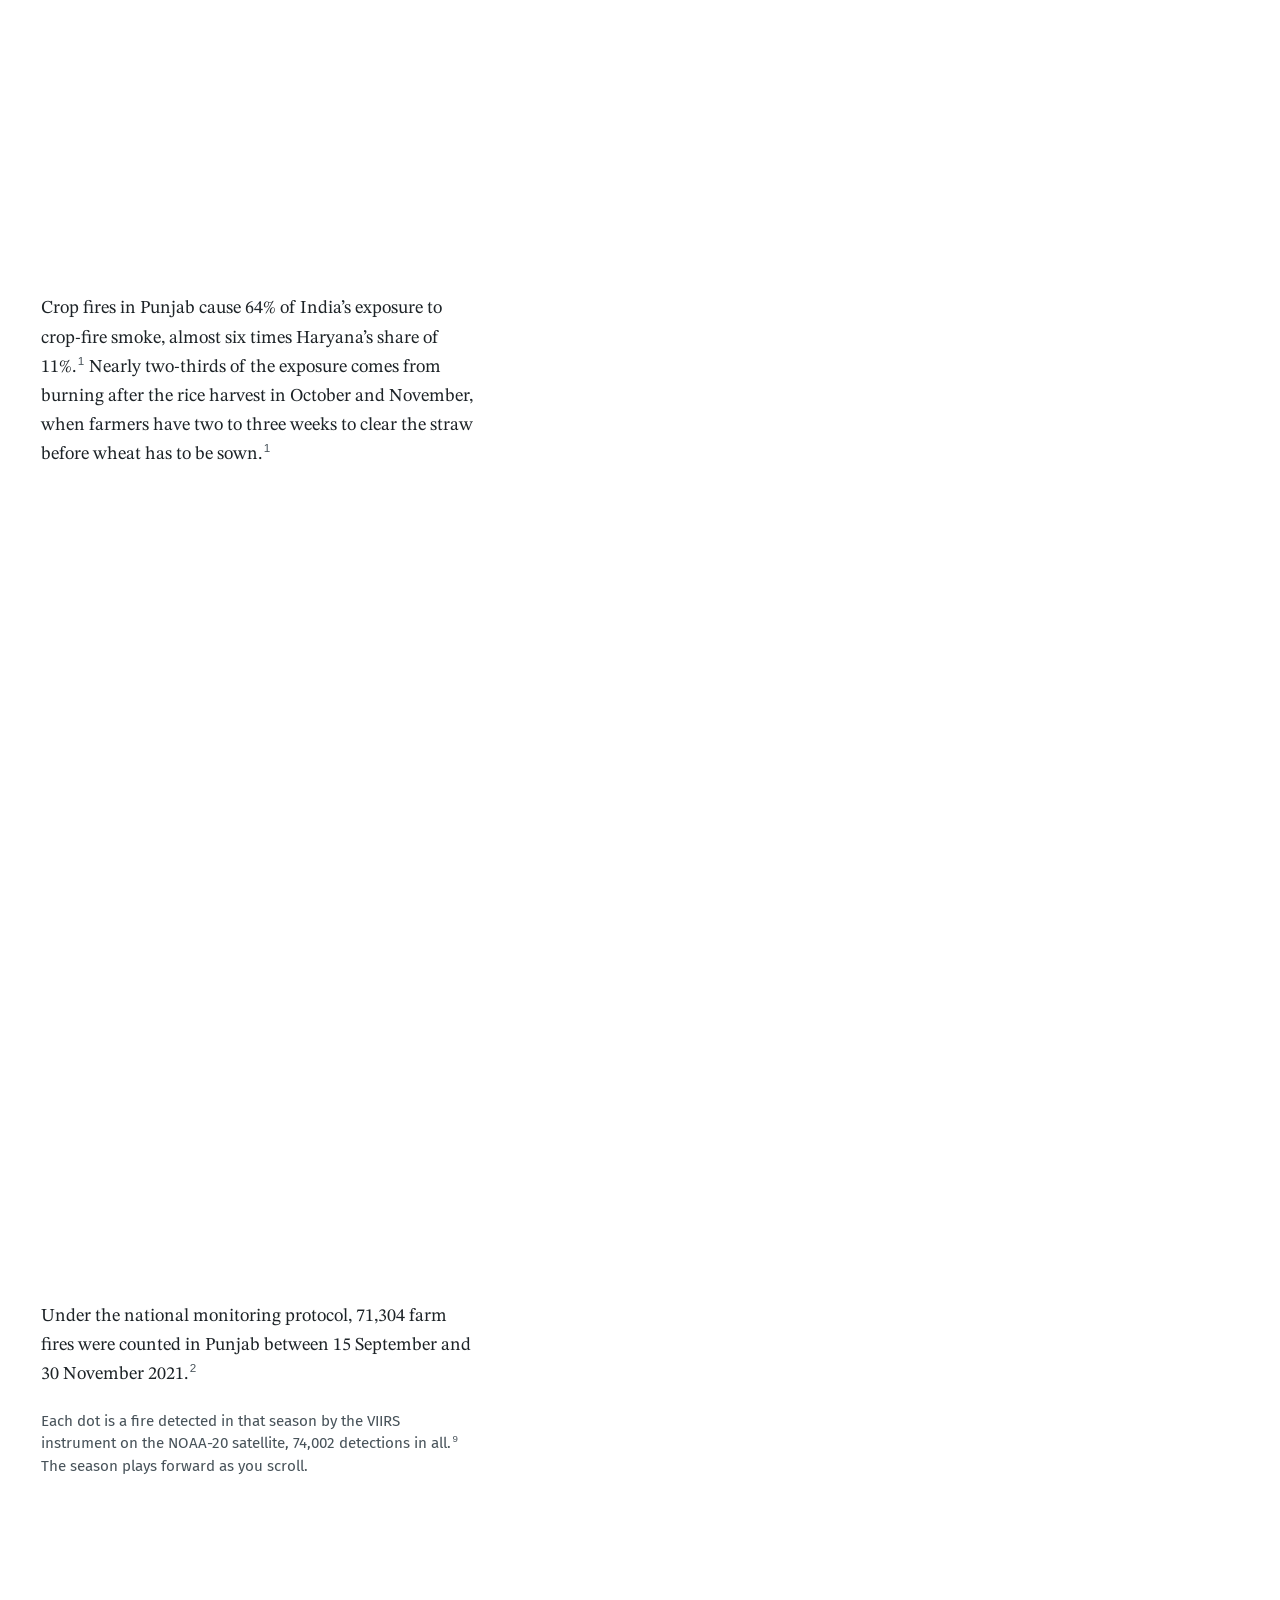
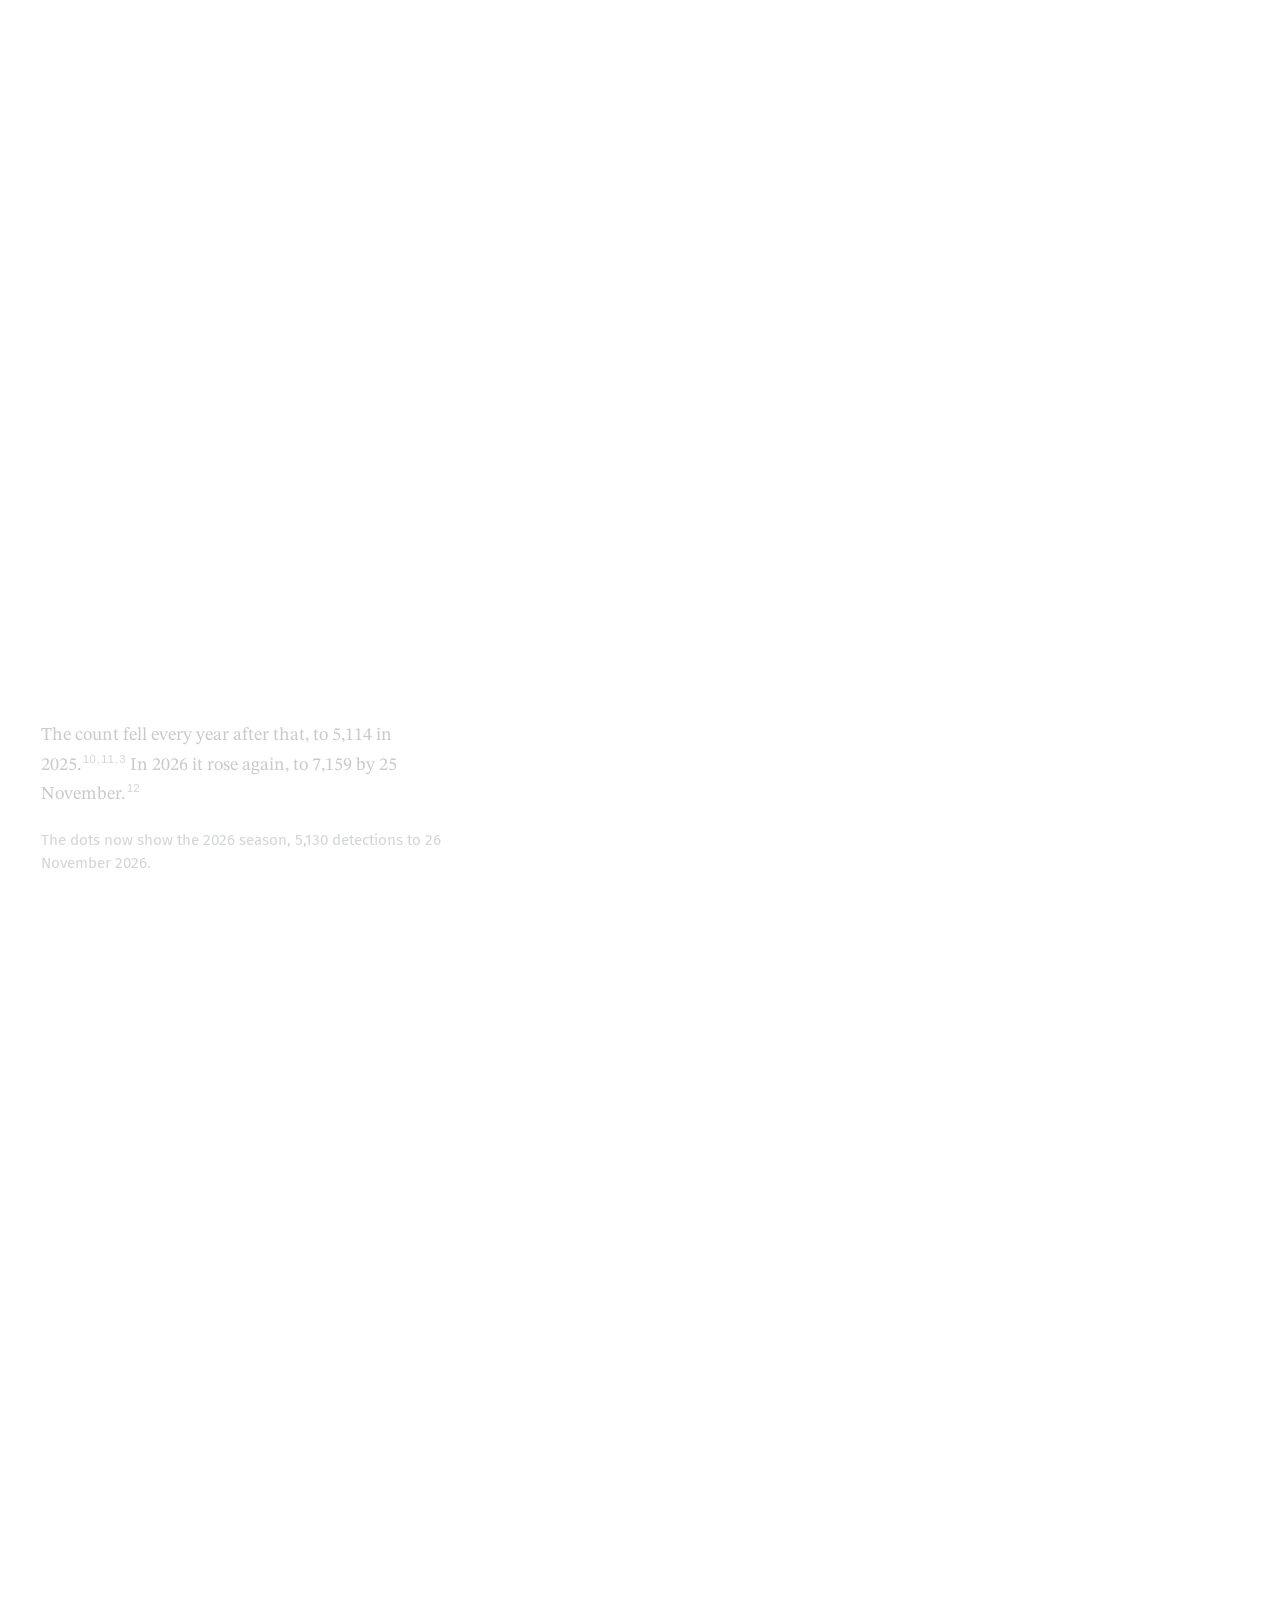
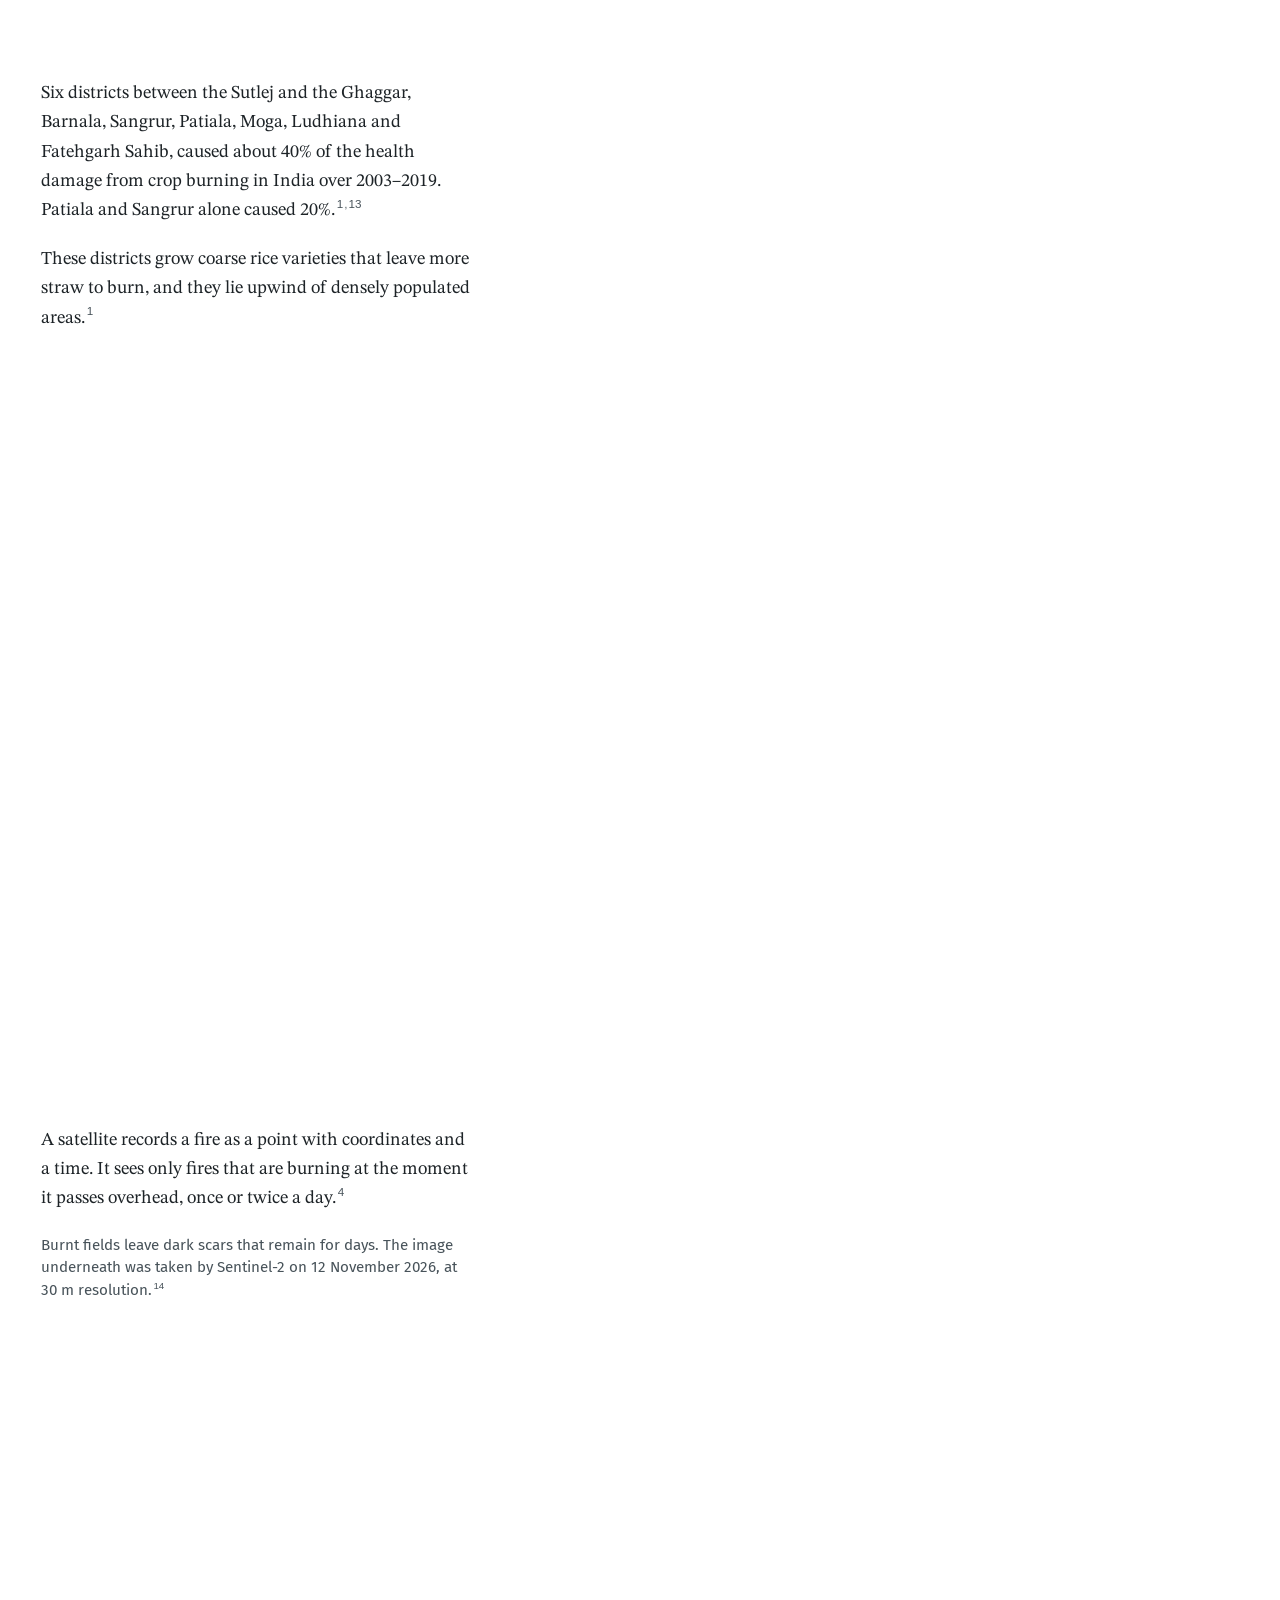
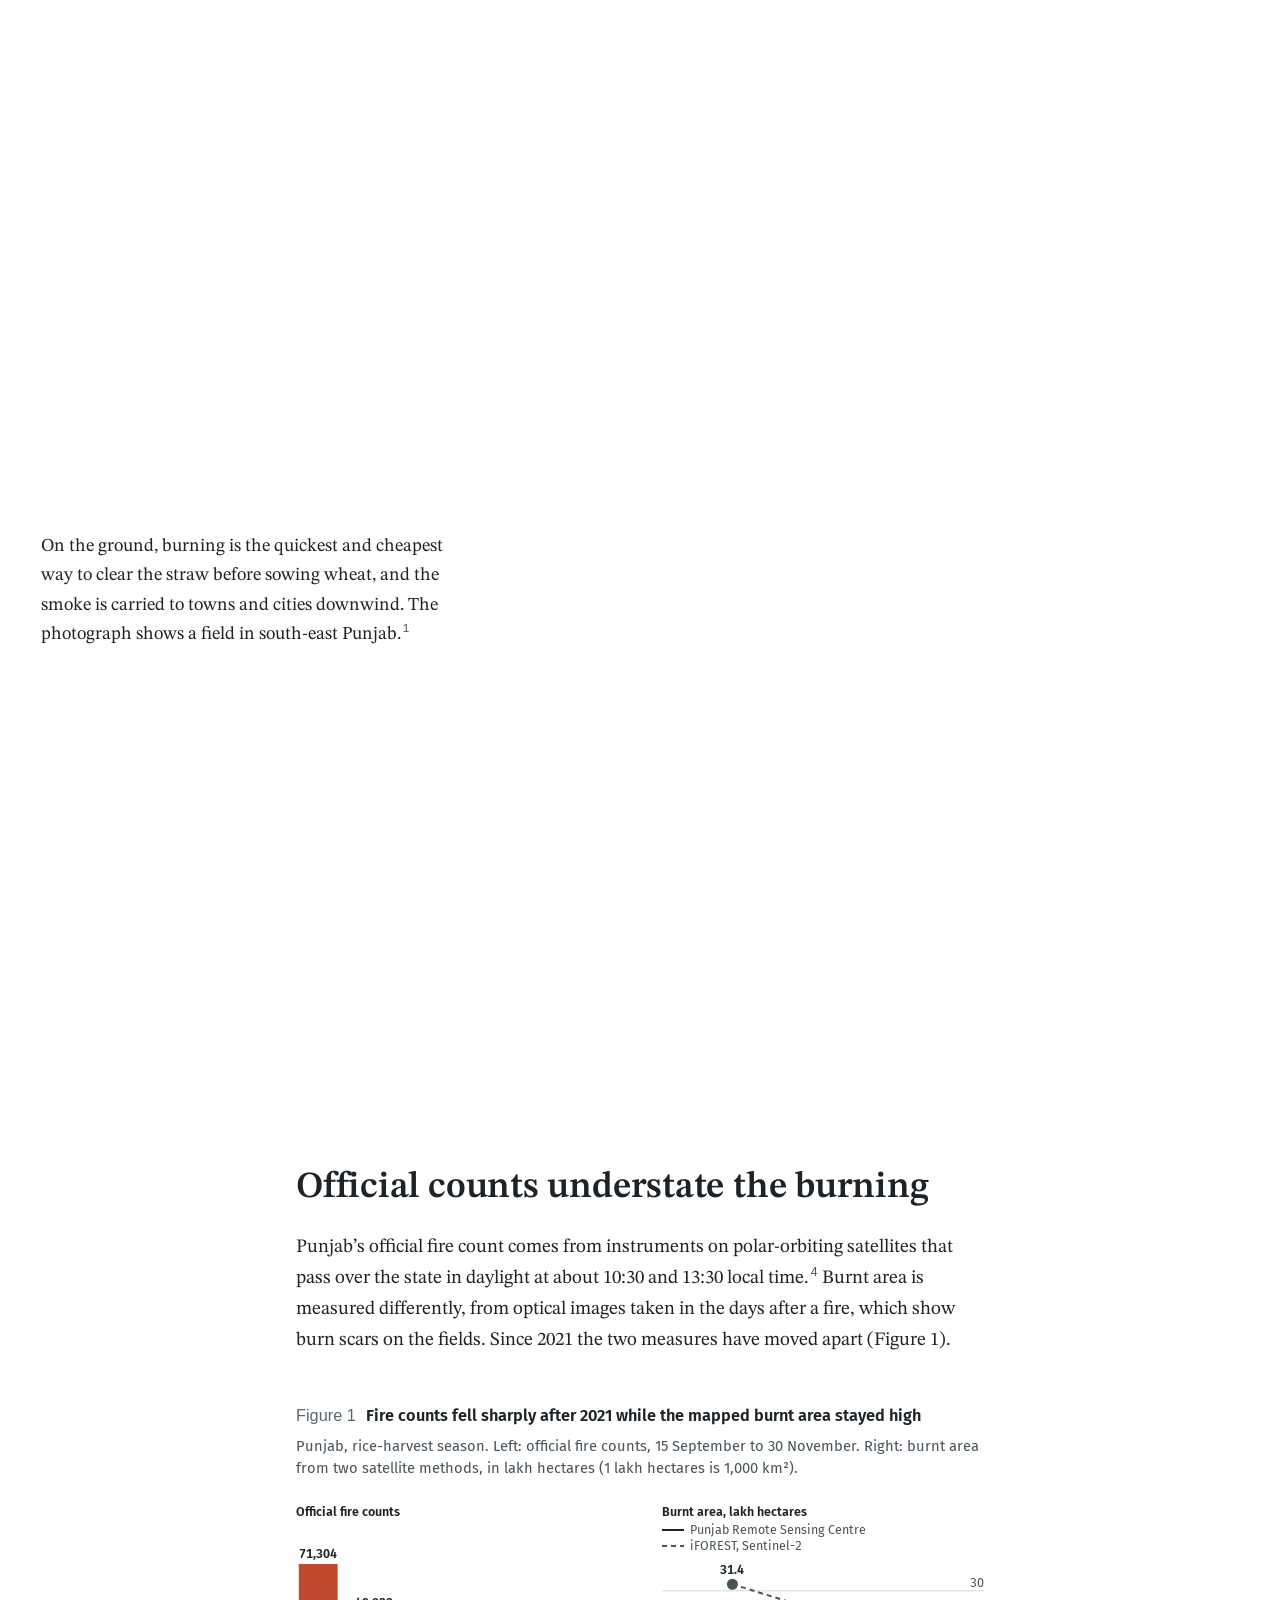
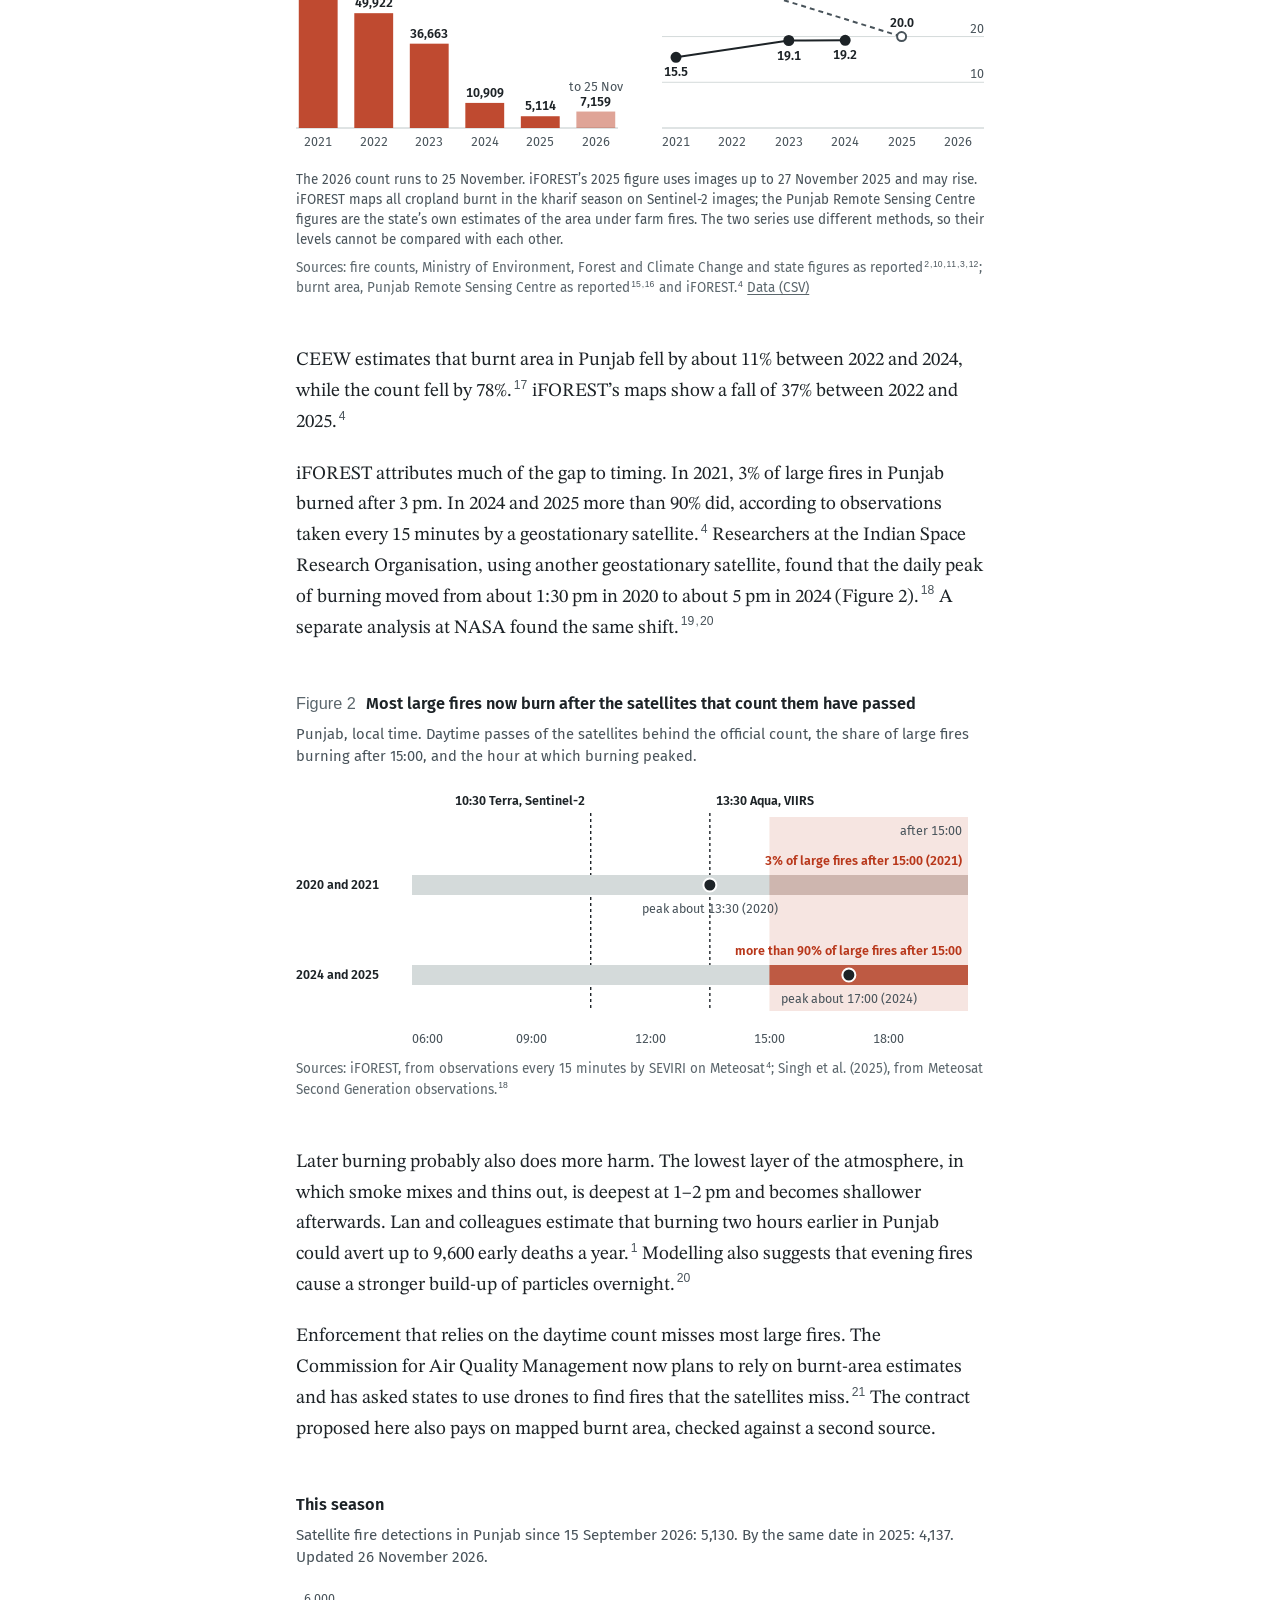
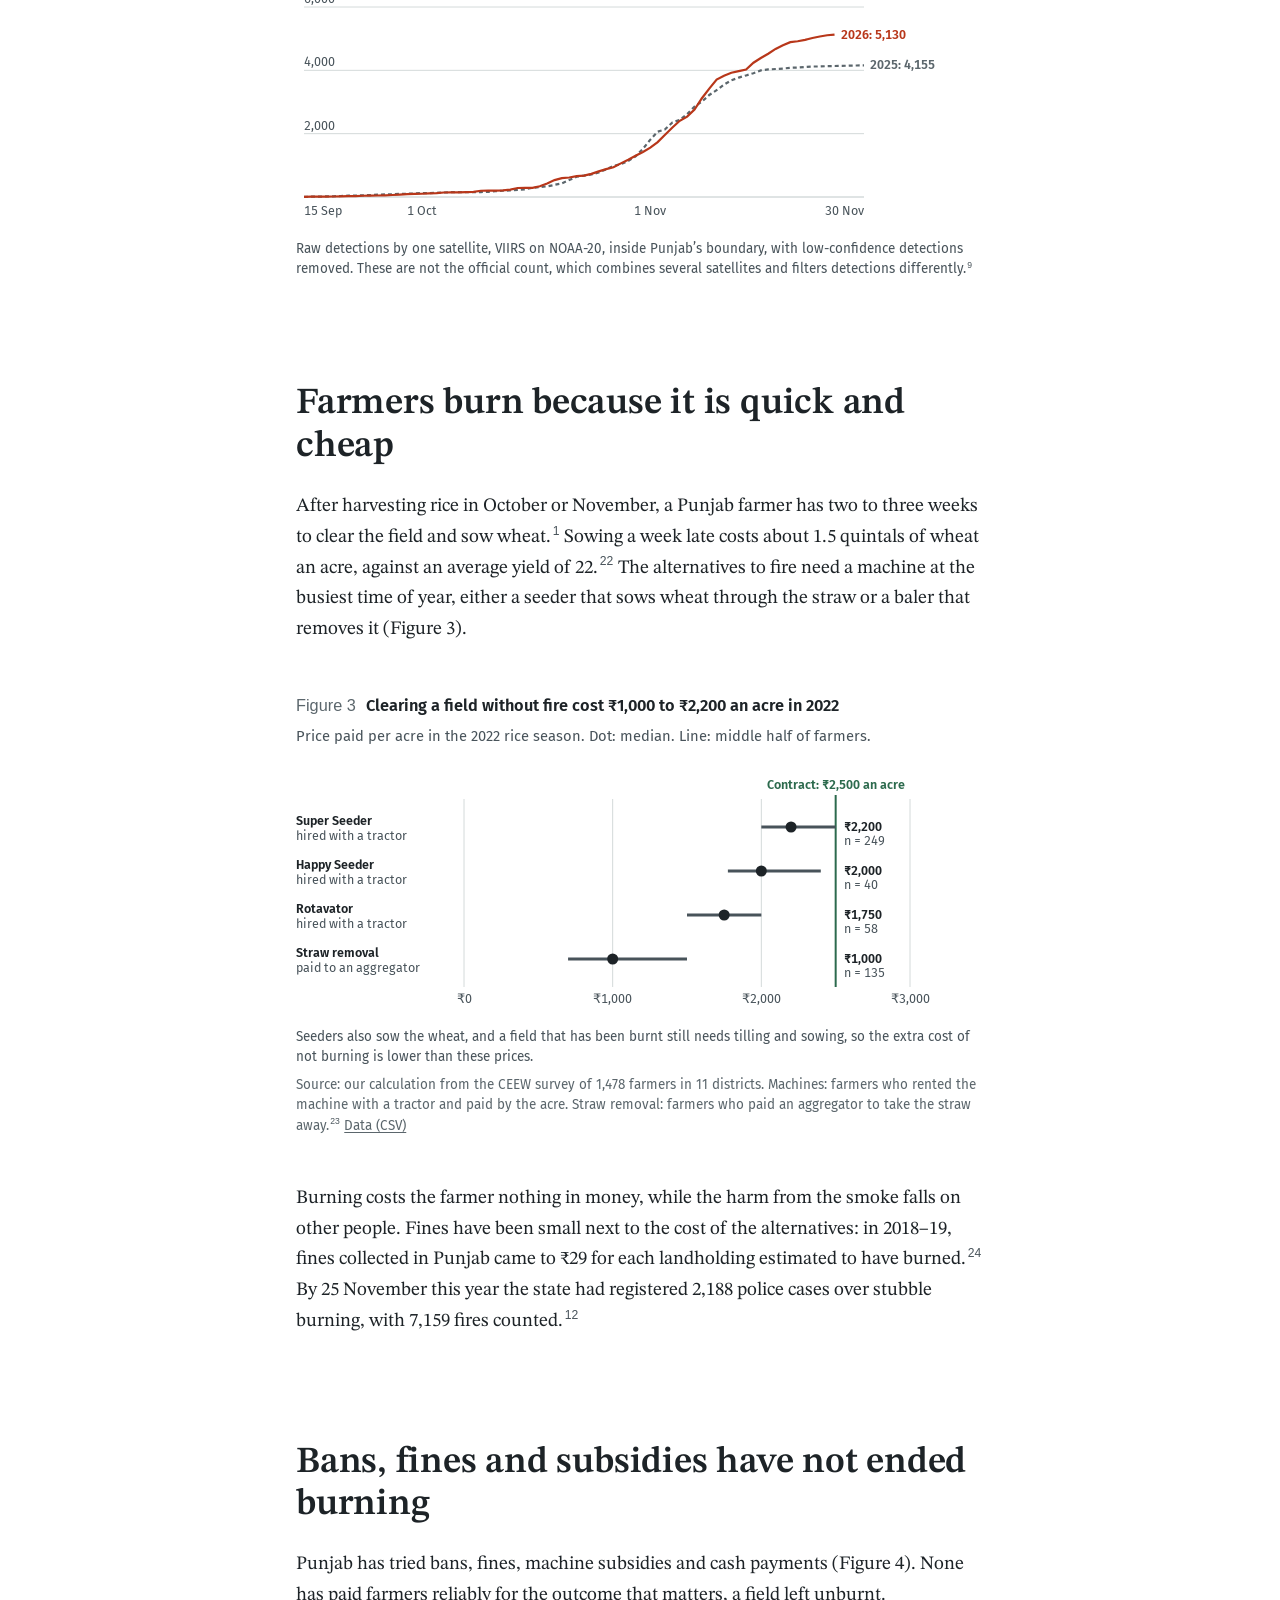
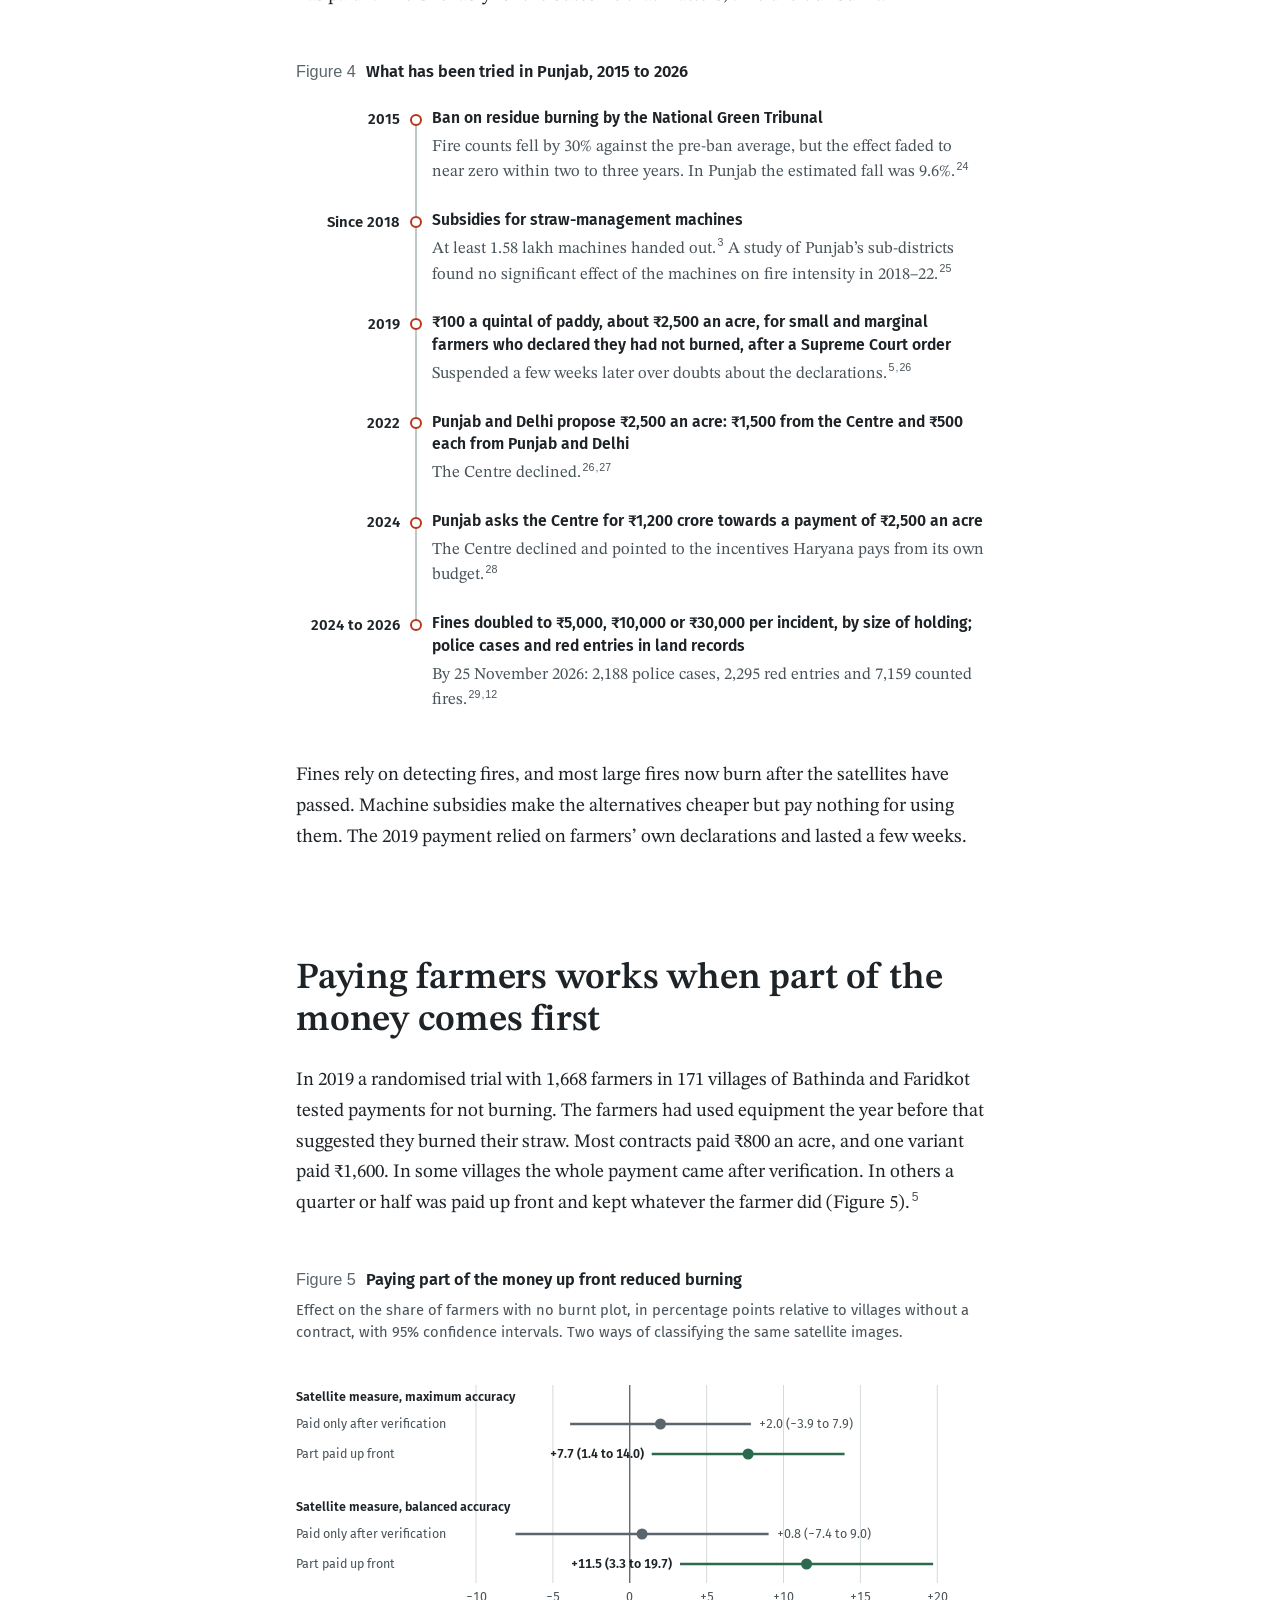
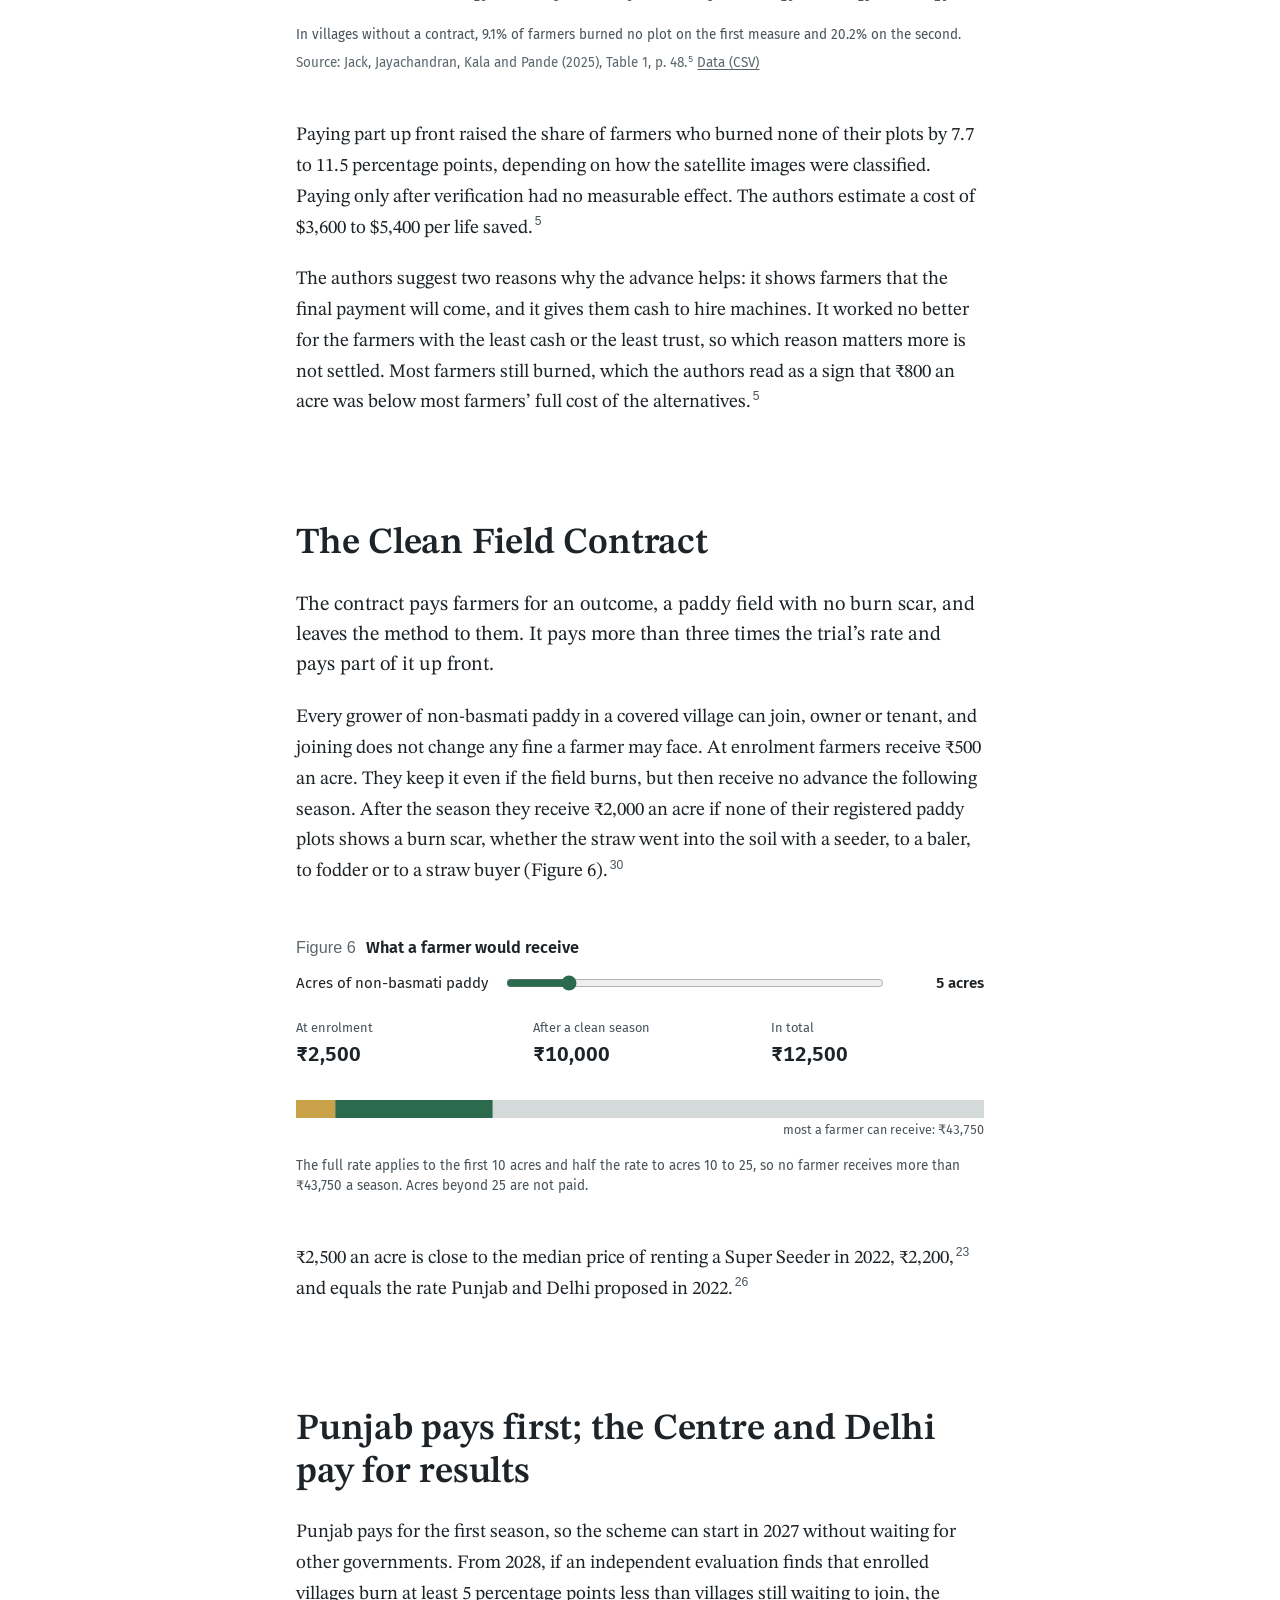
==== commit 41b1779c: "Add files via upload" ====
--- a/index.html
+++ b/index.html
@@ -28,8 +28,9 @@
       <div class="panel">
         <h1>The Clean Field Contract</h1>
         <p class="deck">A proposal to pay Punjab’s farmers for paddy fields left unburnt</p>
+        <p class="doc-line">Policy brief, November 2026</p>
         <p class="authors">Elchin Abbasov, Jakob Bilan, Timeo Goncalves, Narmin Isgandarli, Jack King, Ann Mary Philip and Cosimo Zatti</p>
-        <p class="affil">School of Public Policy, London School of Economics and Political Science<br>Policy brief, November 2026</p>
+        <p class="affil">School of Public Policy, London School of Economics and Political Science</p>
       </div>
     </header>
 
@@ -89,7 +90,7 @@
 
     <div class="step" data-step="8">
       <div class="panel">
-        <p>On the ground, burning is the quickest and cheapest way to clear the straw before sowing wheat, and the smoke is carried to towns and cities downwind.<sup class="refs"><a href="#r-lan2022">1</a></sup></p>
+        <p>On the ground, burning is the quickest and cheapest way to clear the straw before sowing wheat, and the smoke is carried to towns and cities downwind. The photograph shows a field in south-east Punjab.<sup class="refs"><a href="#r-lan2022">1</a></sup></p>
       </div>
     </div>
 
@@ -148,29 +149,29 @@
 
 <section class="chapter" id="tried">
   <h2>Bans, fines and subsidies have not ended burning</h2>
-  <p>Punjab has tried bans, fines, machine subsidies and cash payments. None has paid farmers reliably for the outcome that matters, a field left unburnt.</p>
-  <div class="table-wrap">
-    <table class="plain stack years">
-      <thead><tr><th scope="col">Year</th><th scope="col">Measure</th><th scope="col">What happened</th></tr></thead>
-      <tbody>
-        <tr><td>2015</td><td>Ban on residue burning by the National Green Tribunal</td><td>Fire counts fell by 30% against the pre-ban average, but the effect faded to near zero within two to three years. In Punjab the estimated fall was 9.6%.<sup class="refs"><a href="#r-khanna2025">24</a></sup></td></tr>
-        <tr><td>Since 2018</td><td>Subsidies for straw-management machines</td><td>At least 1.58 lakh machines handed out.<sup class="refs"><a href="#r-trib2025">3</a></sup> A study of Punjab’s sub-districts found no significant effect of the machines on fire intensity in 2018–22.<sup class="refs"><a href="#r-solomon2026">25</a></sup></td></tr>
-        <tr><td>2019</td><td>₹100 a quintal of paddy, about ₹2,500 an acre, for small and marginal farmers who declared they had not burned, after a Supreme Court order</td><td>Suspended a few weeks later over doubts about the declarations.<sup class="refs"><a href="#r-jack2025">5</a><a href="#r-trib2022a">26</a></sup></td></tr>
-        <tr><td>2022</td><td>Punjab and Delhi propose ₹2,500 an acre: ₹1,500 from the Centre and ₹500 each from Punjab and Delhi</td><td>The Centre declined.<sup class="refs"><a href="#r-trib2022a">26</a><a href="#r-trib2022b">27</a></sup></td></tr>
-        <tr><td>2024</td><td>Punjab asks the Centre for ₹1,200 crore towards a payment of ₹2,500 an acre</td><td>The Centre declined and pointed to the incentives Haryana pays from its own budget.<sup class="refs"><a href="#r-trib2024">28</a></sup></td></tr>
-        <tr><td>2024 to 2026</td><td>Fines doubled to ₹5,000, ₹10,000 or ₹30,000 per incident, by size of holding; police cases and red entries in land records</td><td>By 25 November 2026: 2,188 police cases, 2,295 red entries and 7,159 counted fires.<sup class="refs"><a href="#r-pib2024">29</a><a href="#r-nh2026">12</a></sup></td></tr>
-      </tbody>
-    </table>
-  </div>
+  <p>Punjab has tried bans, fines, machine subsidies and cash payments (Figure 4). None has paid farmers reliably for the outcome that matters, a field left unburnt.</p>
+
+  <figure class="fig" id="fig-tried">
+    <h3><span class="fn">Figure 4</span>What has been tried in Punjab, 2015 to 2026</h3>
+    <ol class="timeline">
+      <li><p class="t-when">2015</p><div class="t-body"><p class="t-what">Ban on residue burning by the National Green Tribunal</p><p class="t-result">Fire counts fell by 30% against the pre-ban average, but the effect faded to near zero within two to three years. In Punjab the estimated fall was 9.6%.<sup class="refs"><a href="#r-khanna2025">24</a></sup></p></div></li>
+      <li><p class="t-when">Since 2018</p><div class="t-body"><p class="t-what">Subsidies for straw-management machines</p><p class="t-result">At least 1.58 lakh machines handed out.<sup class="refs"><a href="#r-trib2025">3</a></sup> A study of Punjab’s sub-districts found no significant effect of the machines on fire intensity in 2018–22.<sup class="refs"><a href="#r-solomon2026">25</a></sup></p></div></li>
+      <li><p class="t-when">2019</p><div class="t-body"><p class="t-what">₹100 a quintal of paddy, about ₹2,500 an acre, for small and marginal farmers who declared they had not burned, after a Supreme Court order</p><p class="t-result">Suspended a few weeks later over doubts about the declarations.<sup class="refs"><a href="#r-jack2025">5</a><a href="#r-trib2022a">26</a></sup></p></div></li>
+      <li><p class="t-when">2022</p><div class="t-body"><p class="t-what">Punjab and Delhi propose ₹2,500 an acre: ₹1,500 from the Centre and ₹500 each from Punjab and Delhi</p><p class="t-result">The Centre declined.<sup class="refs"><a href="#r-trib2022a">26</a><a href="#r-trib2022b">27</a></sup></p></div></li>
+      <li><p class="t-when">2024</p><div class="t-body"><p class="t-what">Punjab asks the Centre for ₹1,200 crore towards a payment of ₹2,500 an acre</p><p class="t-result">The Centre declined and pointed to the incentives Haryana pays from its own budget.<sup class="refs"><a href="#r-trib2024">28</a></sup></p></div></li>
+      <li><p class="t-when">2024 to 2026</p><div class="t-body"><p class="t-what">Fines doubled to ₹5,000, ₹10,000 or ₹30,000 per incident, by size of holding; police cases and red entries in land records</p><p class="t-result">By 25 November 2026: 2,188 police cases, 2,295 red entries and 7,159 counted fires.<sup class="refs"><a href="#r-pib2024">29</a><a href="#r-nh2026">12</a></sup></p></div></li>
+    </ol>
+  </figure>
+
   <p>Fines rely on detecting fires, and most large fires now burn after the satellites have passed. Machine subsidies make the alternatives cheaper but pay nothing for using them. The 2019 payment relied on farmers’ own declarations and lasted a few weeks.</p>
 </section>
 
 <section class="chapter" id="evidence">
   <h2>Paying farmers works when part of the money comes first</h2>
-  <p>In 2019 a randomised trial with 1,668 farmers in 171 villages of Bathinda and Faridkot tested payments for not burning. The farmers had used equipment the year before that suggested they burned their straw. Most contracts paid ₹800 an acre, and one variant paid ₹1,600. In some villages the whole payment came after verification. In others a quarter or half was paid up front and kept whatever the farmer did.<sup class="refs"><a href="#r-jack2025">5</a></sup></p>
+  <p>In 2019 a randomised trial with 1,668 farmers in 171 villages of Bathinda and Faridkot tested payments for not burning. The farmers had used equipment the year before that suggested they burned their straw. Most contracts paid ₹800 an acre, and one variant paid ₹1,600. In some villages the whole payment came after verification. In others a quarter or half was paid up front and kept whatever the farmer did (Figure 5).<sup class="refs"><a href="#r-jack2025">5</a></sup></p>
 
   <figure class="fig" id="fig-trial">
-    <h3><span class="fn">Figure 4</span>Paying part of the money up front reduced burning</h3>
+    <h3><span class="fn">Figure 5</span>Paying part of the money up front reduced burning</h3>
     <p class="fig-sub">Effect on the share of farmers with no burnt plot, in percentage points relative to villages without a contract, with 95% confidence intervals. Two ways of classifying the same satellite images.</p>
     <div class="chart" data-chart="trial" role="img" aria-label="Payment partly up front raised the share of farmers with no burnt plot by 7.7 points (95% interval 1.4 to 14.0) on one measure and by 11.5 points (3.3 to 19.7) on the other. Payment only after verification: 2.0 points (minus 3.9 to 7.9) and 0.8 points (minus 7.4 to 9.0)."></div>
     <p class="fig-notes">In villages without a contract, 9.1% of farmers burned no plot on the first measure and 20.2% on the second.</p>
@@ -184,22 +185,10 @@
 <section class="chapter" id="contract">
   <h2>The Clean Field Contract</h2>
   <p class="lede">The contract pays farmers for an outcome, a paddy field with no burn scar, and leaves the method to them. It pays more than three times the trial’s rate and pays part of it up front.</p>
-  <div class="table-wrap">
-    <table class="terms">
-      <tbody>
-        <tr><th scope="row">Who can join</th><td>Every grower of non-basmati paddy in a covered village, owner or tenant. Joining does not change any fine a farmer may face.</td></tr>
-        <tr><th scope="row">At enrolment</th><td>₹500 an acre, paid into the farmer’s bank account within three working days of approval. The farmer keeps it even if the field burns, but then receives no advance the following season.</td></tr>
-        <tr><th scope="row">After the season</th><td>₹2,000 an acre if none of the farmer’s registered paddy plots shows a burn scar. Seeders, balers, fodder and sale to a straw buyer all count.</td></tr>
-        <tr><th scope="row">Acres covered</th><td>The full rate on the first 10 acres and half the rate on acres 10 to 25, so no farmer receives more than ₹43,750 a season.</td></tr>
-        <tr><th scope="row">Checks</th><td>Sentinel-2 burnt-area maps cover every enrolled plot. A plot flagged as burnt is checked against a second, independent source, and payment is refused only if both show a burn, because satellite data alone are not a sound basis for such decisions.<sup class="refs"><a href="#r-misra2026">30</a></sup> Field staff inspect a random sample of plots before tilling, after which burnt and unburnt plots look alike.<sup class="refs"><a href="#r-jack2025">5</a></sup> Farmers can appeal within 15 days.</td></tr>
-        <tr><th scope="row">Payment</th><td>Through Anaaj Kharid, the online portal Punjab uses for its paddy and wheat procurement.<sup class="refs"><a href="#r-design">31</a></sup></td></tr>
-        <tr><th scope="row">Tenants</th><td>A tenant registers the plots he farms. The owner is told by text message, and plot lists are posted in the village. A claim that nobody contests within seven days stands. It records who farms the plot for this payment only and creates no tenancy right.</td></tr>
-      </tbody>
-    </table>
-  </div>
+  <p>Every grower of non-basmati paddy in a covered village can join, owner or tenant, and joining does not change any fine a farmer may face. At enrolment farmers receive ₹500 an acre. They keep it even if the field burns, but then receive no advance the following season. After the season they receive ₹2,000 an acre if none of their registered paddy plots shows a burn scar, whether the straw went into the soil with a seeder, to a baler, to fodder or to a straw buyer (Figure 6).<sup class="refs"><a href="#r-design">30</a></sup></p>
 
   <figure class="fig calc" id="fig-calc">
-    <h3><span class="fn">Figure 5</span>What a farmer would receive</h3>
+    <h3><span class="fn">Figure 6</span>What a farmer would receive</h3>
     <div class="calc-row">
       <label for="acres">Acres of non-basmati paddy</label>
       <input id="acres" type="range" min="0.5" max="30" step="0.5" value="5">
@@ -207,7 +196,7 @@
     </div>
     <div class="calc-out" id="calc-out" aria-live="polite"></div>
     <div class="chart" data-chart="calc"></div>
-    <p class="fig-notes">Half the rate applies to acres 10 to 25; acres beyond 25 are not paid.</p>
+    <p class="fig-notes">The full rate applies to the first 10 acres and half the rate to acres 10 to 25, so no farmer receives more than ₹43,750 a season. Acres beyond 25 are not paid.</p>
   </figure>
 
   <p>₹2,500 an acre is close to the median price of renting a Super Seeder in 2022, ₹2,200,<sup class="refs"><a href="#r-ceew2024">23</a></sup> and equals the rate Punjab and Delhi proposed in 2022.<sup class="refs"><a href="#r-trib2022a">26</a></sup></p>
@@ -215,14 +204,14 @@
 
 <section class="chapter" id="pay">
   <h2>Punjab pays first; the Centre and Delhi pay for results</h2>
-  <p>Punjab pays for the first season, so the scheme can start in 2027 without waiting for other governments. From 2028, if an independent evaluation finds that enrolled villages burn at least 5 percentage points less than villages still waiting to join, the Centre and Delhi take over the final payment, at ₹1,500 and ₹500 for each certified clean acre. Punjab continues to pay the advance and to run the scheme.</p>
+  <p>Punjab pays for the first season, so the scheme can start in 2027 without waiting for other governments. From 2028, if an independent evaluation finds that enrolled villages burn at least 5 percentage points less than villages still waiting to join, the Centre and Delhi take over the final payment, at ₹1,500 and ₹500 for each certified clean acre. Punjab continues to pay the advance and to run the scheme (Figure 7).</p>
 
   <figure class="fig" id="fig-pay">
-    <h3><span class="fn">Figure 6</span>Who pays for each enrolled acre</h3>
+    <h3><span class="fn">Figure 7</span>Who pays for each enrolled acre</h3>
     <p class="fig-sub">Payment per enrolled acre, by government, in 2027 and from 2028.</p>
     <div class="chart" data-chart="pay" role="img" aria-label="2027 season: Punjab pays 500 rupees at enrolment and 2,000 after a clean season. From 2028, after the evaluation: Punjab pays the 500 advance, the Centre 1,500 and Delhi 500 of the final payment."></div>
     <p class="fig-notes">At full scale our model has about 54 lakh acres enrolled and public spending of about ₹755 crore a year: ₹281 crore from Punjab (advances and administration), ₹355 crore from the Centre and ₹118 crore from Delhi.</p>
-    <p class="fig-source">Source: our design and cost model.<sup class="refs"><a href="#r-design">31</a><a href="#r-model">32</a></sup></p>
+    <p class="fig-source">Source: our design and cost model.<sup class="refs"><a href="#r-design">30</a><a href="#r-model">31</a></sup></p>
   </figure>
 
   <p>The Centre and Delhi pay only for acres that pass the checks, and only after the scheme has been shown to work. The same rate could be offered to any state that adopts the same checks.</p>
@@ -230,10 +219,10 @@
 
 <section class="chapter" id="effect">
   <h2>The benefits exceed the costs in every case we ran</h2>
-  <p>The main benefit is fewer early deaths from smoke. In our model each acre that stops burning averts about 0.008 deaths a year, based on Lan and colleagues’ estimate of 380 deaths for each 1% cut in Punjab’s post-monsoon burning.<sup class="refs"><a href="#r-lan2022">1</a><a href="#r-model">32</a></sup></p>
+  <p>The main benefit is fewer early deaths from smoke. In our model each acre that stops burning averts about 0.008 deaths a year, based on Lan and colleagues’ estimate of 380 deaths for each 1% cut in Punjab’s post-monsoon burning (Figure 8).<sup class="refs"><a href="#r-lan2022">1</a><a href="#r-model">31</a></sup></p>
 
   <figure class="fig" id="fig-explorer">
-    <h3><span class="fn">Figure 7</span>What the contract achieves at different effect sizes</h3>
+    <h3><span class="fn">Figure 8</span>What the contract achieves at different effect sizes</h3>
     <p class="fig-sub">Set the effect on the unburnt share of enrolled land that you consider plausible. Figures are for one year once the scheme covers all of Punjab.</p>
     <div class="calc-row">
       <label for="effect-input">Effect, percentage points</label>
@@ -242,52 +231,58 @@
     </div>
     <div class="calc-out four" id="effect-res" aria-live="polite"></div>
     <div class="chart" data-chart="explorer" role="img" aria-label="Early deaths averted each year rise in proportion to the effect: about 2,200 at 5 points, 4,300 at 10 points and 8,700 at 20 points. The trial measured 7.7 to 11.5 points among likely burners."></div>
-    <p class="fig-notes">With the workbook’s central values, the model’s net present value is positive for any effect above 0.21 points. Public money includes payments to farmers who would not have burned in any case.</p>
-    <p class="fig-source">Sources: our cost model, workbook of 27 October 2026<sup class="refs"><a href="#r-model">32</a></sup>; Jack et al. (2025) for the trial range.<sup class="refs"><a href="#r-jack2025">5</a></sup></p>
-  </figure>
-
-  <p>Our central assumption is a 10-point effect on all enrolled land. The trial measured 7.7 to 11.5 points at ₹800 an acre, but only among farmers likely to burn; the contract pays more than three times as much, to every paddy grower who enrols.<sup class="refs"><a href="#r-jack2025">5</a></sup> At 10 points about 5.4 lakh fewer acres burn and about 4,300 early deaths are averted each year once the scheme covers all of Punjab.<sup class="refs"><a href="#r-model">32</a></sup></p>
-  <p>Payments to farmers are transfers between groups. The costs that count are administration, farmers’ own costs of switching and the cost of raising public money. The net present value over 2027–2036 at a 9.5% discount rate is positive in every case we ran: about ₹18,000 crore in a cautious case, ₹35,600 crore with an Indian value of a statistical life, and ₹1.27 lakh crore with the workbook’s central values.<sup class="refs"><a href="#r-model">32</a></sup></p>
-  <p>Most of the money goes to farmers whose behaviour does not change, because they would not have burned or because they burn and keep the advance. In our model, ₹621 crore of the ₹696 crore paid to farmers each year would be paid even if no farmer changed what he does. Public money per early death averted is still about ₹17 lakh.<sup class="refs"><a href="#r-model">32</a></sup></p>
+    <p class="fig-notes">Shaded: the effects measured in the 2019 trial, 7.7 to 11.5 points, which paid ₹800 an acre and enrolled only farmers likely to burn. The contract pays ₹2,500 to every grower who enrols, so the two are not directly comparable. With the workbook’s central values, the model’s net present value is positive for any effect above 0.21 points. Public money includes payments to farmers who would not have burned in any case.</p>
+    <p class="fig-source">Sources: our cost model, workbook of 27 October 2026<sup class="refs"><a href="#r-model">31</a></sup>; Jack et al. (2025) for the trial range.<sup class="refs"><a href="#r-jack2025">5</a></sup></p>
+  </figure>
+
+  <p>Our central assumption is a 10-point effect on all enrolled land. The trial measured 7.7 to 11.5 points at ₹800 an acre, but only among farmers likely to burn; the contract pays more than three times as much, to every paddy grower who enrols.<sup class="refs"><a href="#r-jack2025">5</a></sup> At 10 points about 5.4 lakh fewer acres burn and about 4,300 early deaths are averted each year once the scheme covers all of Punjab.<sup class="refs"><a href="#r-model">31</a></sup></p>
+  <p>Payments to farmers are transfers between groups. The costs that count are administration, farmers’ own costs of switching and the cost of raising public money. The net present value over 2027–2036 at a 9.5% discount rate is positive in every case we ran: about ₹18,000 crore in a cautious case, ₹35,600 crore with an Indian value of a statistical life, and ₹1.27 lakh crore with the workbook’s central values.<sup class="refs"><a href="#r-model">31</a></sup></p>
+  <p>Most of the money goes to farmers whose behaviour does not change, because they would not have burned or because they burn and keep the advance. In our model, ₹621 crore of the ₹696 crore paid to farmers each year would be paid even if no farmer changed what he does. Public money per early death averted is still about ₹17 lakh.<sup class="refs"><a href="#r-model">31</a></sup></p>
 </section>
 
 <section class="chapter" id="route">
   <h2>How the scheme would run</h2>
-  <p>The scheme runs on systems Punjab already has: Anaaj Kharid for registration and payment, and satellite burnt-area maps for checks, with lists certified by the Commission for Air Quality Management. Half of Punjab’s villages, chosen by lottery, start in 2027 and the rest join in 2028, which allows a fair comparison (Figure 8).<sup class="refs"><a href="#r-design">31</a></sup></p>
-
-  <figure class="fig wide" id="fig-route">
-    <h3><span class="fn">Figure 8</span>Notification in December 2026, first final payments in December 2027</h3>
-    <p class="fig-sub">Calendar, December 2026 to December 2028.</p>
-    <div class="chart" data-chart="route" role="img" aria-label="December 2026: Punjab notifies the scheme. February to 16 March 2027: assembly election. June to September 2027: enrolment and advances. October and November 2027: harvest and checks. December 2027: final payments. February and March 2028: evaluation. June to December 2028: all villages join and the Centre and Delhi pay for certified acres."></div>
-    <p class="fig-notes">The Assembly’s term ends on 16 March 2027, and polling is expected in late February or early March.<sup class="refs"><a href="#r-jagran2026">33</a></sup> The scheme is notified before the election code applies, and the first payments are made after the new government takes office, whichever party forms it.</p>
-  </figure>
-
-  <h3 class="sub">Targets</h3>
-  <div class="table-wrap">
-    <table class="plain stack">
-      <thead><tr><th scope="col">Measure</th><th scope="col">Target</th><th scope="col">How it is measured</th></tr></thead>
-      <tbody>
-        <tr><td>Burning in enrolled villages</td><td>At least 5 points below villages still waiting</td><td>Sentinel-2 burnt area, checked in the field</td></tr>
-        <tr><td>Clean farmers wrongly refused</td><td>At most 5%</td><td>Random field checks before tilling</td></tr>
-        <tr><td>Advance paid</td><td>Within 3 working days of approval</td><td>Anaaj Kharid payment records</td></tr>
-        <tr><td>Final payments</td><td>At least 90% by 31 December</td><td>Payment records</td></tr>
-        <tr><td>Disputes over who farms a plot</td><td>At least 90% settled within 7 days</td><td>Dispute register</td></tr>
-      </tbody>
-    </table>
-  </div>
-
-  <h3 class="sub">If delivery falls short</h3>
-  <div class="table-wrap">
-    <table class="plain stack">
-      <thead><tr><th scope="col">Problem</th><th scope="col">Signal</th><th scope="col">Change</th><th scope="col">Effect of the change</th></tr></thead>
-      <tbody>
-        <tr><td>No money set aside before enrolment</td><td>The scheme’s account is empty when enrolment opens</td><td>Start in half the villages of the six highest-damage districts</td><td>Lower total benefit, higher benefit per rupee</td></tr>
-        <tr><td>Disputes over who farms a plot swamp the patwaris</td><td>Fewer than 90% settled within 7 days</td><td>Pay whoever sold the plot’s paddy last season</td><td>Some tenants lose out where the seller does not farm</td></tr>
-        <tr><td>Hire centres cannot meet peak demand</td><td>More than 20% of renters served late</td><td>A bonus for certified short-duration rice seed</td><td>Thinner evidence: one unpublished trial<sup class="refs"><a href="#r-gandhi2025">22</a></sup></td></tr>
-        <tr><td>Satellites wrongly refuse clean farmers</td><td>More than 5% wrongly refused in random checks</td><td>A baler’s receipt counts as a third proof</td><td>Slightly lower benefit: in 2022, 54 of 348 surveyed farmers who gave straw to a baler also burnt some of it<sup class="refs"><a href="#r-ceew2024">23</a></sup></td></tr>
-      </tbody>
-    </table>
-  </div>
+  <p>The scheme runs on systems Punjab already has: Anaaj Kharid, the portal Punjab uses for its paddy and wheat procurement, for registration and payment, and satellite burnt-area maps for checks, with lists certified by the Commission for Air Quality Management. Half of Punjab’s villages, chosen by lottery, start in 2027 and the rest join in 2028, which allows a fair comparison. Figure 9 sets out each step with its target and the change that applies if it falls short.<sup class="refs"><a href="#r-design">30</a></sup></p>
+
+  <figure class="fig" id="fig-route">
+    <h3><span class="fn">Figure 9</span>From notification to statewide payments, with targets and fallbacks</h3>
+    <ol class="route">
+      <li><p class="r-when">December 2026</p><div class="r-body">
+        <p class="r-what">Punjab notifies the contract</p>
+        <p>The notification comes before the election code applies. The Assembly’s term ends on 16 March 2027, and polling is expected in late February or early March.<sup class="refs"><a href="#r-jagran2026">32</a></sup></p>
+        <div class="r-meta"><div><p class="r-k">If it falls short</p><p>If no money is set aside before enrolment, the scheme starts in half the villages of the six highest-damage districts: lower total benefit, higher benefit per rupee.</p></div></div>
+      </div></li>
+      <li><p class="r-when">June to September 2027</p><div class="r-body">
+        <p class="r-what">Enrolment in half of Punjab’s villages</p>
+        <p>Owners and tenants register their plots on Anaaj Kharid. The owner is told by text message and plot lists are posted in the village. A claim that nobody contests within seven days stands; it records who farms the plot for this payment only and creates no tenancy right. ₹500 an acre is paid on approval.</p>
+        <div class="r-meta"><div><p class="r-k">Targets</p><p>Advance paid within 3 working days of approval. At least 90% of disputes over who farms a plot settled within 7 days.</p></div><div><p class="r-k">If it falls short</p><p>If disputes swamp the patwaris, the payment goes to whoever sold the plot’s paddy last season. Some tenants lose out where the seller does not farm.</p></div></div>
+      </div></li>
+      <li><p class="r-when">October and November 2027</p><div class="r-body">
+        <p class="r-what">Harvest and clearing</p>
+        <p>Farmers clear the straw by any method except fire.</p>
+        <div class="r-meta"><div><p class="r-k">If it falls short</p><p>If more than 20% of renters are served late by hire centres, a bonus for certified short-duration rice seed follows. The evidence for it is thinner: one unpublished trial.<sup class="refs"><a href="#r-gandhi2025">22</a></sup></p></div></div>
+      </div></li>
+      <li><p class="r-when">November and December 2027</p><div class="r-body">
+        <p class="r-what">Checks</p>
+        <p>Sentinel-2 burnt-area maps cover every enrolled plot. A plot flagged as burnt is checked against a second, independent source, and payment is refused only if both show a burn, because satellite data alone are not a sound basis for such decisions.<sup class="refs"><a href="#r-misra2026">33</a></sup> Field staff inspect a random sample of plots before tilling, after which burnt and unburnt plots look alike.<sup class="refs"><a href="#r-jack2025">5</a></sup> Farmers can appeal within 15 days.</p>
+        <div class="r-meta"><div><p class="r-k">Target</p><p>At most 5% of clean farmers wrongly refused, in random field checks.</p></div><div><p class="r-k">If it falls short</p><p>A baler’s receipt counts as a third proof. The benefit falls slightly: in 2022, 54 of 348 surveyed farmers who gave straw to a baler also burnt some of it.<sup class="refs"><a href="#r-ceew2024">23</a></sup></p></div></div>
+      </div></li>
+      <li><p class="r-when">December 2027</p><div class="r-body">
+        <p class="r-what">Final payment</p>
+        <p>₹2,000 an acre for each clean field.</p>
+        <div class="r-meta"><div><p class="r-k">Target</p><p>At least 90% of final payments made by 31 December.</p></div></div>
+      </div></li>
+      <li><p class="r-when">February and March 2028</p><div class="r-body">
+        <p class="r-what">Independent evaluation</p>
+        <p>An evaluator compares enrolled villages with those still waiting, on Sentinel-2 burnt area checked in the field.</p>
+        <div class="r-meta"><div><p class="r-k">Target</p><p>Burning at least 5 percentage points lower in enrolled villages.</p></div></div>
+      </div></li>
+      <li><p class="r-when">From June 2028</p><div class="r-body">
+        <p class="r-what">All villages join</p>
+        <p>The Centre pays ₹1,500 and Delhi ₹500 for each certified clean acre. Punjab continues to pay the advance and to run the scheme.</p>
+      </div></li>
+    </ol>
+  </figure>
 </section>
 
 <section class="chapter closing" id="decision">
@@ -299,8 +294,14 @@
     <li>The Centre and Delhi commit now to pay ₹1,500 and ₹500 for each certified acre from 2028, if enrolled villages burn at least 5 percentage points less than villages still waiting.</li>
     <li>An independent evaluator compares enrolled and waiting villages in February and March 2028 and publishes the results.</li>
   </ol>
-  <p>Each step uses institutions that already exist, and the first can be taken this December.<sup class="refs"><a href="#r-design">31</a></sup></p>
-  <p class="share" id="share"><a id="share-wa" href="https://wa.me/">Send on WhatsApp</a><a id="share-mail" href="mailto:">Send by email</a><button type="button" id="share-copy">Copy the link</button><button type="button" id="share-print">Print or save as PDF</button></p>
+  <p>Each step uses institutions that already exist.<sup class="refs"><a href="#r-design">30</a></sup></p>
+</section>
+
+<section class="chapter coda" id="coda">
+  <p>Each October and November the north-westerly winds carry the smoke of Punjab’s fields across the plains to Delhi.<sup class="refs"><a href="#r-lan2022">1</a></sup> The count of fires has fallen, but the area that burns has fallen far less, and most large fires now burn after the satellites have passed.<sup class="refs"><a href="#r-iforest2025">4</a></sup></p>
+  <p>Paying for fields left unburnt, with part of the money paid up front, reduced burning in a randomised trial in Punjab.<sup class="refs"><a href="#r-jack2025">5</a></sup> The Clean Field Contract applies that result across the state, checks every enrolled plot, and asks the Centre and Delhi to pay only for results.</p>
+  <p class="coda-final">Notified in December 2026, it can pay its first farmers in June 2027 and show by March 2028 whether it works.</p>
+<p class="share" id="share"><a id="share-wa" href="https://wa.me/">Send on WhatsApp</a><a id="share-mail" href="mailto:">Send by email</a><button type="button" id="share-copy">Copy the link</button><button type="button" id="share-print">Print or save as PDF</button></p>
 </section>
 
 <section class="chapter sources" id="sources">
@@ -335,10 +336,10 @@
     <li id="r-trib2022b">The Tribune (2022). Stubble burning: Centre refused to contribute to cash incentive for farmers, says Punjab CM Bhagwant Mann. 10 September 2022. <a href="https://www.tribuneindia.com/news/punjab/stubble-burning-centre-refused-to-contribute-to-cash-incentive-for-farmers-says-punjab-cm-bhagwant-mann-430439">tribuneindia.com</a></li>
     <li id="r-trib2024">The Tribune (2024). Farm fires: Centre turns down Punjab’s demand for Rs 1,200 cr towards payment of incentives to farmers. <a href="https://tribuneindia.com/news/farm-fires-centre-turns-down-punjabs-demand-for-rs-1200-cr-towards-payment-of-incentives-to-farmers">tribuneindia.com</a></li>
     <li id="r-pib2024">Ministry of Environment, Forest and Climate Change (2024). Amendment Rules on environmental compensation for stubble burning, notification G.S.R. 690(E) of 6 November 2024. Press Information Bureau. <a href="https://pib.gov.in/PressReleasePage.aspx?PRID=2071574">pib.gov.in</a></li>
-    <li id="r-misra2026">Misra, P., Hayashida, S., Moriyama, M. and Araki, H. (2026). Limitations of interpreting orbiting satellite-based fire detection for crop residue burning: has rice straw burning in northwest India decreased in recent years? <i>International Journal of Applied Earth Observation and Geoinformation</i> 152, 105418, pp. 15–16.</li>
     <li id="r-design">Abbasov, E., Bilan, J., Goncalves, T., Isgandarli, N., King, J., Philip, A. M. and Zatti, C. (2026). Clean Field Contract: technical documentation (19 October 2026) and design, delivery and fallback notes for Weeks 7 to 9. Unpublished course documents.</li>
     <li id="r-model">Abbasov, E., Bilan, J., Goncalves, T., Isgandarli, N., King, J., Philip, A. M. and Zatti, C. (2026). Clean Field Contract cost-benefit model, workbook of 27 October 2026, and accompanying note. Unpublished course documents. Deaths averted use 380 deaths per 1% cut in Punjab’s post-monsoon burning from Lan et al. (2022).</li>
     <li id="r-jagran2026">Daily Jagran (2026). Assembly elections in 5 states including UP and Punjab likely between Feb 24–March 8; date announcement may be delayed. Gives 16 March 2027 as the end of the Punjab Assembly’s term. <a href="https://www.thedailyjagran.com/india/news/assembly-elections-in-5-states-including-up-and-punjab-likely-between-feb-24march-8-date-announcement-may-be-delayed-10337262">thedailyjagran.com</a></li>
+    <li id="r-misra2026">Misra, P., Hayashida, S., Moriyama, M. and Araki, H. (2026). Limitations of interpreting orbiting satellite-based fire detection for crop residue burning: has rice straw burning in northwest India decreased in recent years? <i>International Journal of Applied Earth Observation and Geoinformation</i> 152, 105418, pp. 15–16.</li>
     <li id="r-laidlaw2005">Laidlaw, D. H., Kirby, R. M., Jackson, C. D., Davidson, J. S., Miller, T. S., da Silva, M., Warren, W. H. and Tarr, M. J. (2005). Comparing 2D vector field visualization methods: a user study. <i>IEEE Transactions on Visualization and Computer Graphics</i> 11(1), 59–70. <a href="https://www-old.cs.utah.edu/~kirby/Publications/Kirby-10.pdf">cs.utah.edu</a></li>
   </ol>
 
@@ -346,9 +347,9 @@
     <h3>About this brief</h3>
     <p>Elchin Abbasov, Jakob Bilan, Timeo Goncalves, Narmin Isgandarli, Jack King, Ann Mary Philip and Cosimo Zatti wrote this brief for the course PP425 Strategic Policymaking at the London School of Economics and Political Science. The views are their own and not those of LSE or of any government.</p>
     <h3>Maps</h3>
-    <p>India’s boundary and state lines: INDIAN-SHAPEFILES by datta07 (MIT licence), simplified; Punjab’s 22 districts from the same source, with Malerkotla, created in 2021, shown within Sangrur. Coast and rivers: Natural Earth. Satellite images: NASA Global Imagery Browse Services, with Blue Marble Next Generation (a cloud-free MODIS composite) for the overview, VIIRS on Suomi NPP and MODIS on Terra for 11 November 2021, and NASA HLS at 30 m for the field view.<sup class="refs"><a href="#r-hls">14</a></sup> Photograph: rice straw burning near Sangrur, 2 November 2011, by Neil Palmer (CIAT), <a href="https://creativecommons.org/licenses/by-sa/2.0/">CC BY-SA 2.0</a>, via <a href="https://commons.wikimedia.org/wiki/File:NP_India_burning1_(6314801805).jpg">Wikimedia Commons</a>.</p>
+    <p>India’s boundary and state lines: INDIAN-SHAPEFILES by datta07 (MIT licence), simplified; Punjab’s 22 districts from the same source, with Malerkotla, created in 2021, shown within Sangrur. Coast and rivers: Natural Earth. Satellite images: NASA Global Imagery Browse Services, with Blue Marble Next Generation (a cloud-free MODIS composite) for the overview, VIIRS on Suomi NPP and MODIS on Terra for 11 November 2021, and NASA HLS at 30 m for the field view.<sup class="refs"><a href="#r-hls">14</a></sup> Photograph: burning of rice residue in south-east Punjab before the wheat season, 2011, by Neil Palmer (CIAT), <a href="https://creativecommons.org/licenses/by-sa/2.0/">CC BY-SA 2.0</a>, via <a href="https://commons.wikimedia.org/wiki/File:NP_India_burning_48_(6315309342).jpg">Wikimedia Commons</a>.</p>
     <p>Wind is drawn as evenly spaced streamlines of the season-mean flow, because readers follow the path of a flow more accurately from integral curves that show direction than from grids of arrows.<sup class="refs"><a href="#r-laidlaw2005">34</a></sup> The field is the mean of daily eastward and northward wind 50 m above the ground on the MERRA-2 grid.<sup class="refs"><a href="#r-power">8</a></sup></p>
-    <p class="live-stamp">Fire detections are refreshed once a day during the burning season by a scheduled script that queries NASA FIRMS.</p>
+    <p class="live-stamp">Satellite fire detections are refreshed once a day from 15 September to 20 December by a scheduled script that queries NASA FIRMS<span data-live="updatedLine"></span>. The official figures quoted in the text are updated by hand.</p>
     <p>Typefaces: STIX Two Text and Fira Sans (SIL Open Font Licence). Charts drawn with D3. Code, data and a register of every figure’s source are in the repository this page is published from.</p>
   </div>
 </section>
--- a/css/site.css
+++ b/css/site.css
@@ -106,7 +106,8 @@
 .step-title { min-height: 100vh; align-items: flex-end; padding: 12vh 0 14vh; }
 .step-title h1 { margin-bottom: var(--s4); }
 .deck { font-size: 1.4rem !important; line-height: 1.35 !important; color: var(--ink-2); margin-bottom: var(--s6) !important; }
-.authors { font-family: var(--sans); font-size: 1rem !important; line-height: 1.5 !important; font-weight: 500; margin-bottom: var(--s2) !important; }
+.doc-line { font-family: var(--sans); font-size: 0.95rem !important; line-height: 1.4 !important; color: var(--ink-2); margin-bottom: var(--s4) !important; }
+.authors { font-family: var(--sans); font-size: 1rem !important; line-height: 1.5 !important; font-weight: 500; margin-bottom: var(--s3) !important; }
 .affil { font-family: var(--sans); font-size: 0.95rem !important; line-height: 1.5 !important; color: var(--ink-2); }
 .step-summary { min-height: 130vh; }
 .summary-title { font-size: 1.45rem; margin-bottom: var(--s4); }
@@ -119,8 +120,9 @@
 
 .stage svg, .stage canvas { position: absolute; inset: 0; width: 100%; height: 100%; display: block; }
 .stage canvas.fires { transition: opacity 500ms ease; opacity: 0; }
-.stage .photo { position: absolute; inset: 0; width: 100%; height: 100%; object-fit: cover; opacity: 0; transition: opacity 800ms ease; pointer-events: none; }
-.stage .photo.on { opacity: 1; }
+.stage .photo { position: absolute; inset: 0; width: 100%; height: 100%; object-fit: cover; pointer-events: none;
+  clip-path: circle(0% at var(--px, 50%) var(--py, 50%)); transition: clip-path 1100ms cubic-bezier(0.65, 0, 0.25, 1); }
+.stage .photo.on { clip-path: circle(150% at var(--px, 50%) var(--py, 50%)); }
 .stage .hud {
   position: absolute; right: var(--s4); top: calc(env(safe-area-inset-top, 0px) + var(--s4));
   font-family: var(--sans); font-size: 0.85rem; line-height: 1.45; color: var(--ink);
@@ -130,7 +132,7 @@
 .stage .hud b { font-weight: 600; }
 .hud-dot { display: inline-block; width: 8px; height: 8px; border-radius: 50%; background: var(--ember); margin-right: 6px; vertical-align: 0.05em; }
 .on-sat .hud-dot { background: #ffb23e; }
-.stage .credit { position: absolute; left: var(--s4); right: var(--s4); bottom: calc(env(safe-area-inset-bottom, 0px) + var(--s3)); font-family: var(--sans); font-size: 0.74rem; line-height: 1.35; color: var(--ink-2); margin: 0; }
+.stage .credit { position: absolute; left: var(--s4); right: 10rem; bottom: calc(env(safe-area-inset-bottom, 0px) + var(--s3)); font-family: var(--sans); font-size: 0.74rem; line-height: 1.35; color: var(--ink-2); margin: 0; }
 .stage.on-sat .credit, .stage .credit.on-photo { color: #f2f4f3; text-shadow: 0 0 3px rgba(0, 0, 0, 0.9); }
 
 /* map layers, all drawn in screen pixels */
@@ -250,6 +252,32 @@
 .colophon h3 { font-size: 0.98rem; margin: var(--s5) 0 var(--s2); }
 .colophon h3:first-child { margin-top: 0; }
 
+/* timeline of past measures and the route diagram */
+.timeline, .route { list-style: none; margin: var(--s5) 0 0; padding: 0; }
+.timeline li, .route li { display: grid; column-gap: var(--s6); position: relative; padding-bottom: var(--s5); }
+.timeline li { grid-template-columns: 6.5rem 1fr; }
+.route li { grid-template-columns: 8.75rem 1fr; padding-bottom: var(--s6); }
+.timeline li:last-child, .route li:last-child { padding-bottom: 0; }
+.timeline li::before, .route li::before { content: ""; position: absolute; top: 0.42rem; width: 12px; height: 12px; border-radius: 50%; background: var(--clear); border: 2px solid var(--ember); z-index: 1; }
+.timeline li::before { left: calc(6.5rem + 1rem - 6px); }
+.route li::before { left: calc(8.75rem + 1rem - 6px); border-color: var(--field); }
+.timeline li:not(:last-child)::after, .route li:not(:last-child)::after { content: ""; position: absolute; top: 0.9rem; bottom: -0.42rem; width: 2px; background: var(--rule); }
+.timeline li:not(:last-child)::after { left: calc(6.5rem + 1rem - 1px); }
+.route li:not(:last-child)::after { left: calc(8.75rem + 1rem - 1px); }
+.t-when, .r-when { font-family: var(--sans); font-weight: 600; font-size: 0.93rem; line-height: 1.35; text-align: right; margin: 0; padding-top: 0.16rem; }
+.t-body p, .r-body p { margin: 0; }
+.t-what { font-family: var(--sans); font-weight: 600; font-size: 0.98rem; line-height: 1.45; margin-bottom: var(--s1) !important; }
+.t-result { font-size: 1.04rem; line-height: 1.55; color: var(--ink-2); }
+.r-what { font-weight: 600; font-size: 1.16rem; line-height: 1.35; margin-bottom: var(--s2) !important; }
+.r-body > p { font-size: 1.04rem; line-height: 1.55; }
+.r-meta { display: grid; grid-template-columns: repeat(auto-fit, minmax(13rem, 1fr)); gap: var(--s3) var(--s5); margin-top: var(--s4); font-family: var(--sans); font-size: 0.9rem; line-height: 1.45; color: var(--ink-2); }
+.r-k { font-size: 0.78rem !important; font-weight: 600; color: var(--ink); margin-bottom: var(--s1) !important; }
+
+/* closing */
+.coda { padding-top: var(--s8); }
+.coda p { font-size: 1.24rem; line-height: 1.55; }
+.coda .coda-final { font-size: 1.5rem; line-height: 1.35; font-weight: 600; margin-top: var(--s6); }
+
 /* ------------------------------------------------------------ narrow screens */
 @media (max-width: 899px) {
   body { font-size: 1.125rem; }
@@ -277,6 +305,11 @@
   .closing .recs li { font-size: 1.08rem; }
 }
 @media (max-width: 640px) {
+  .timeline li, .route li { grid-template-columns: 1fr; padding-left: var(--s6); }
+  .timeline li::before, .route li::before { left: 0; }
+  .timeline li:not(:last-child)::after, .route li:not(:last-child)::after { left: 5px; }
+  .t-when, .r-when { text-align: left; margin-bottom: var(--s1); }
+  .coda .coda-final { font-size: 1.3rem; }
   table.stack thead { position: absolute; width: 1px; height: 1px; overflow: hidden; clip: rect(0 0 0 0); }
   table.stack, table.stack tbody, table.stack tr, table.stack td { display: block; width: 100%; }
   table.stack tr { padding: var(--s4) 0; border-bottom: 1px solid var(--rule-2); }
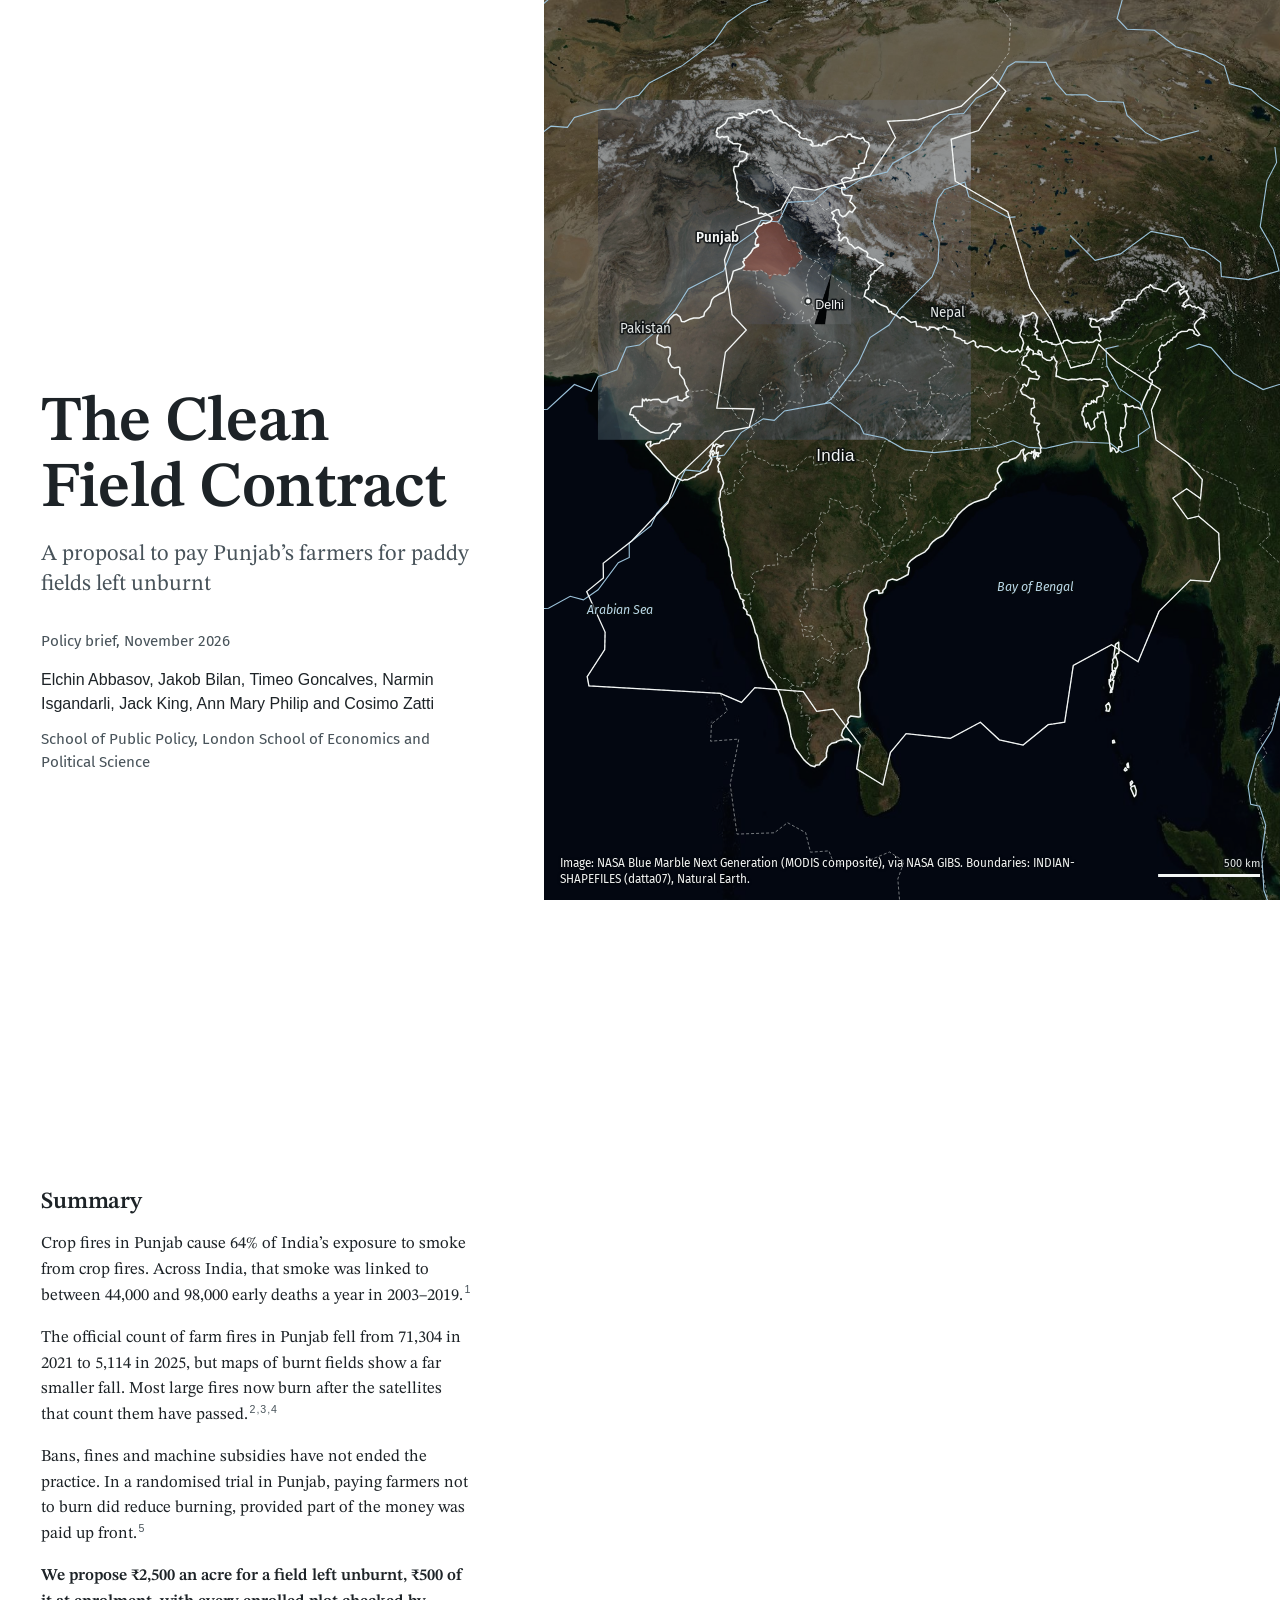
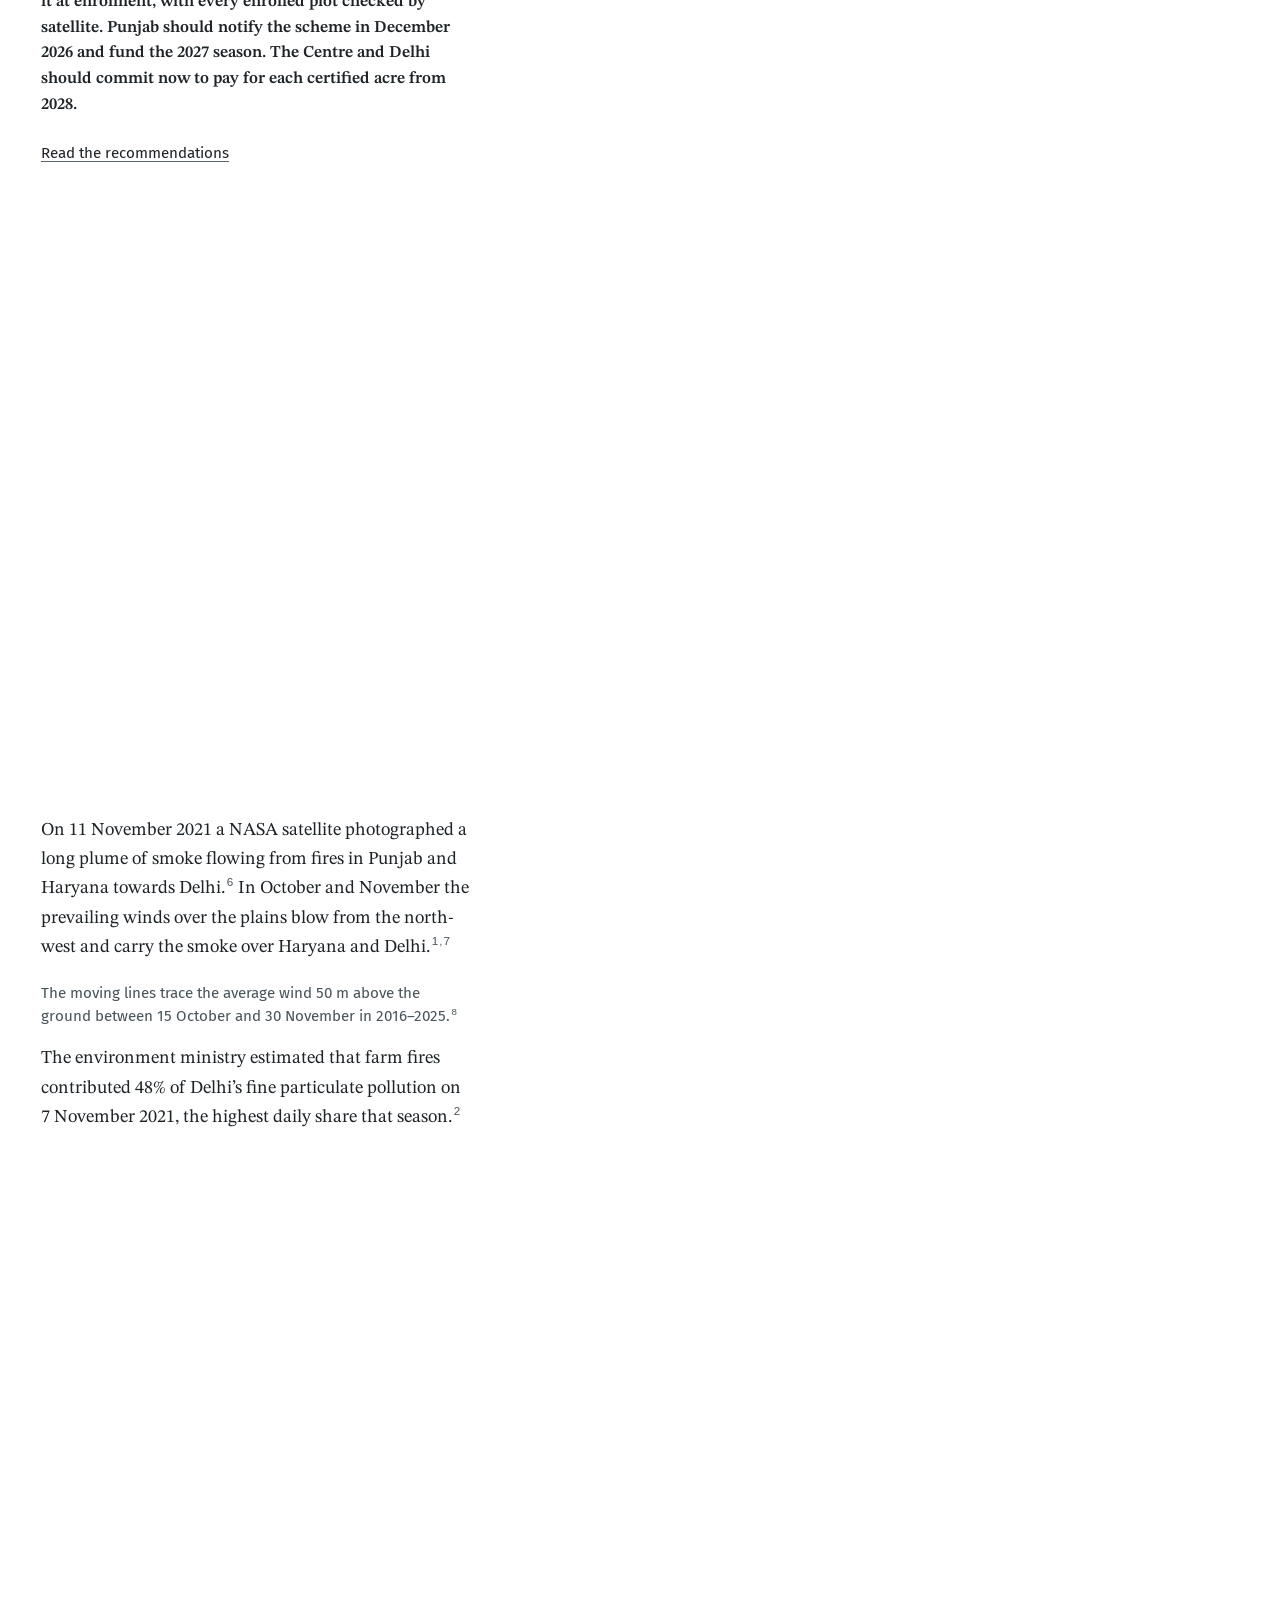
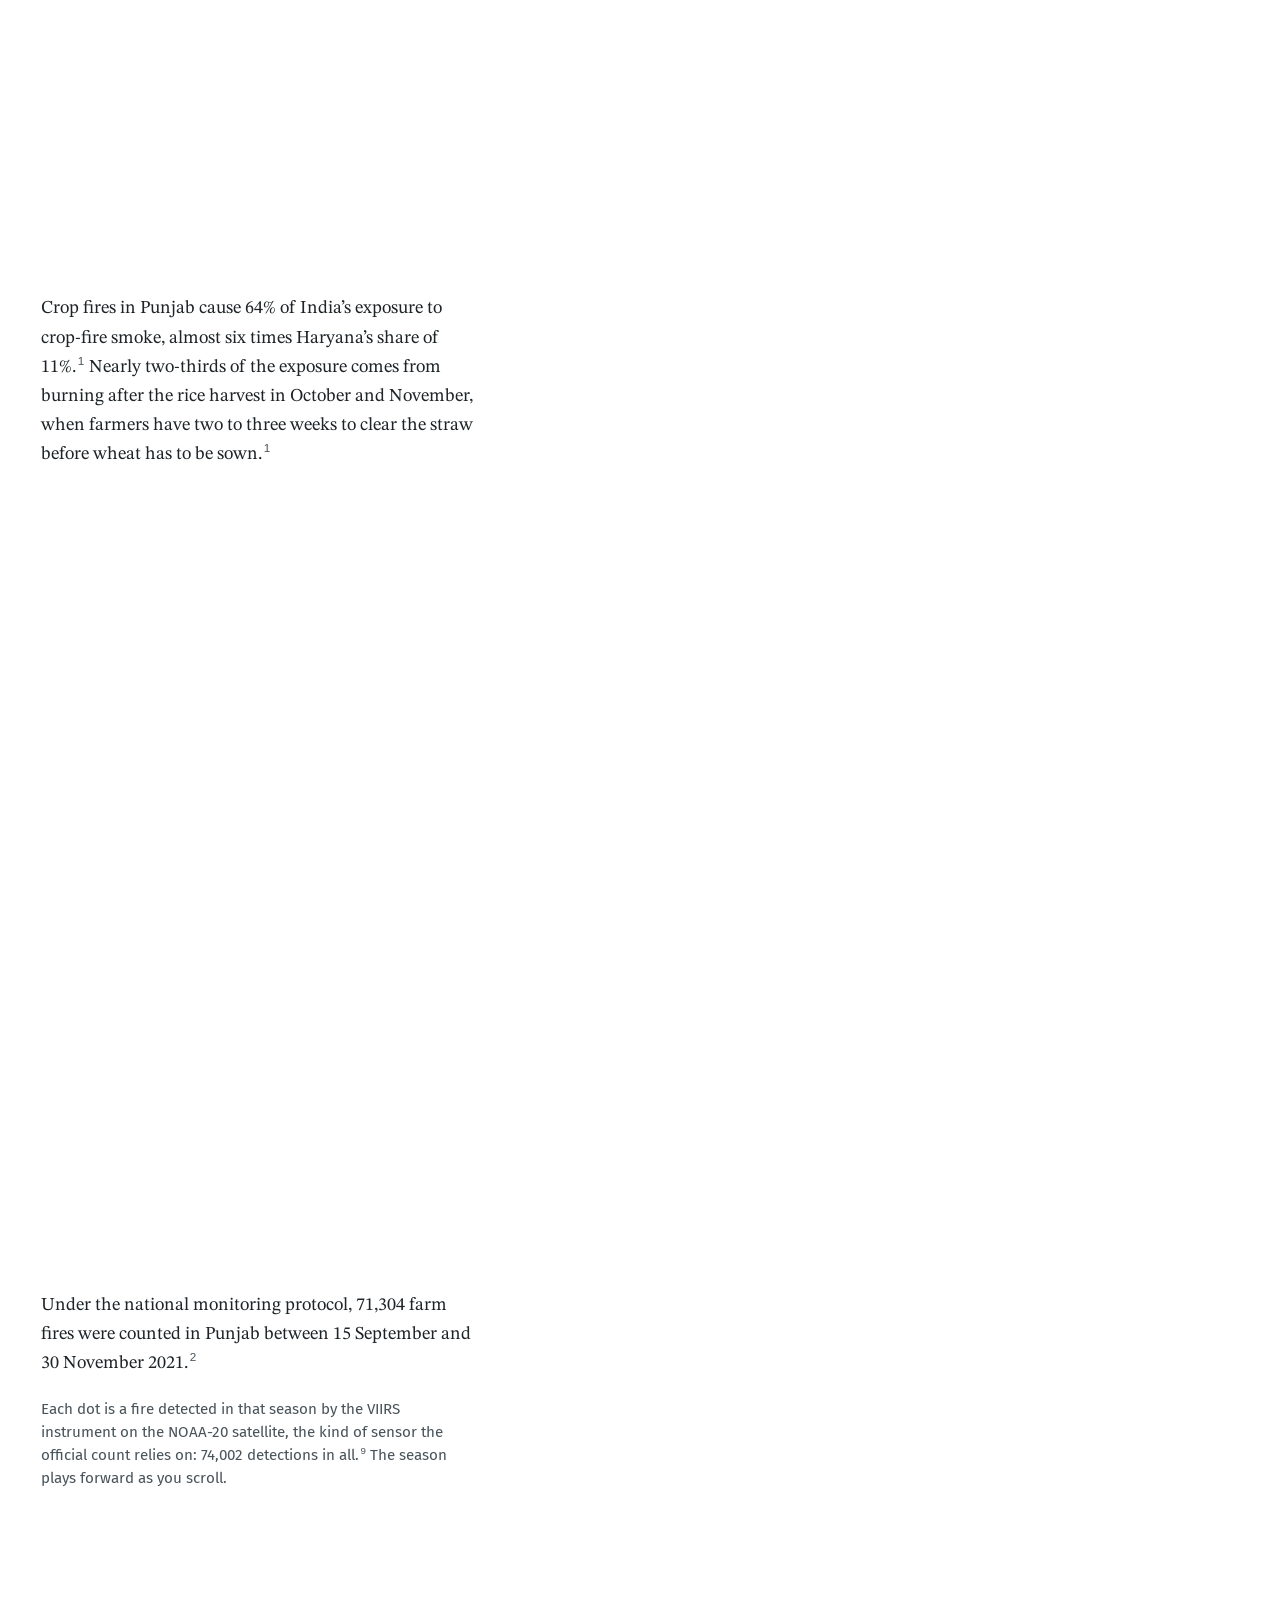
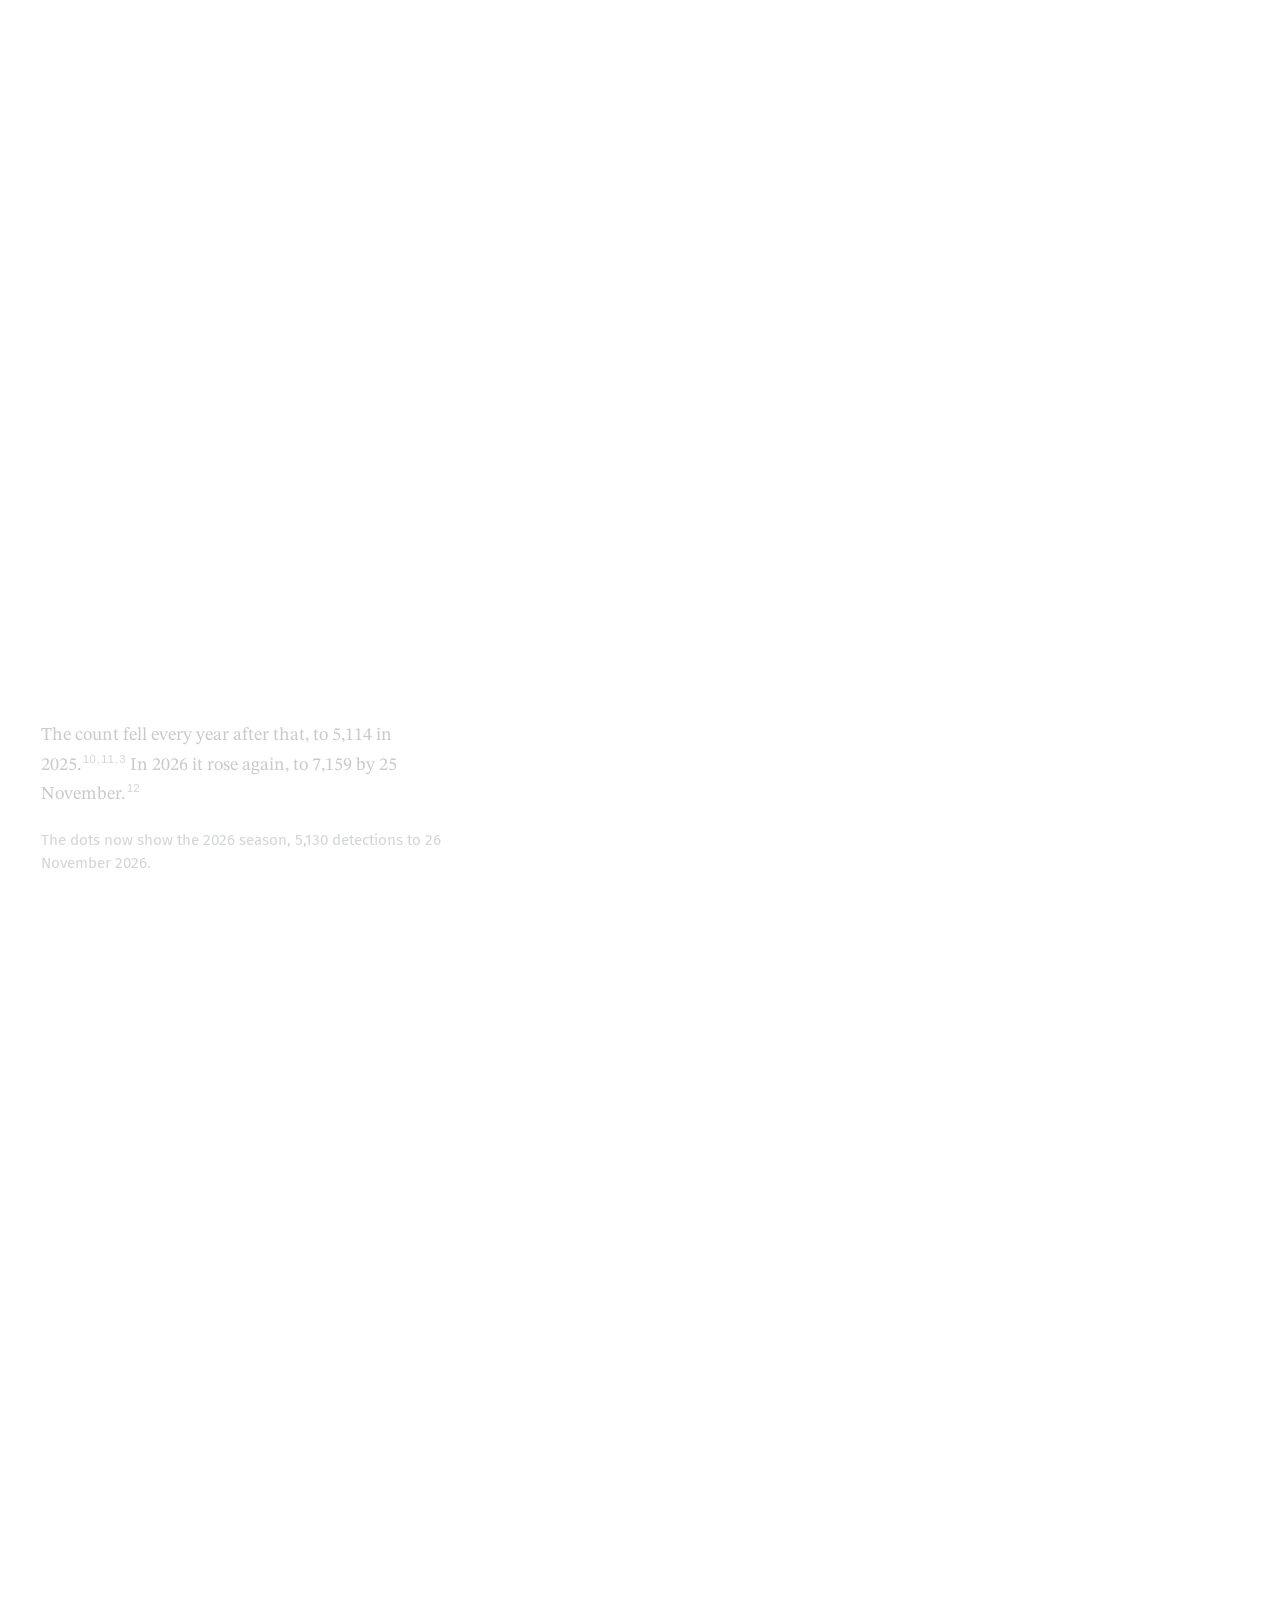
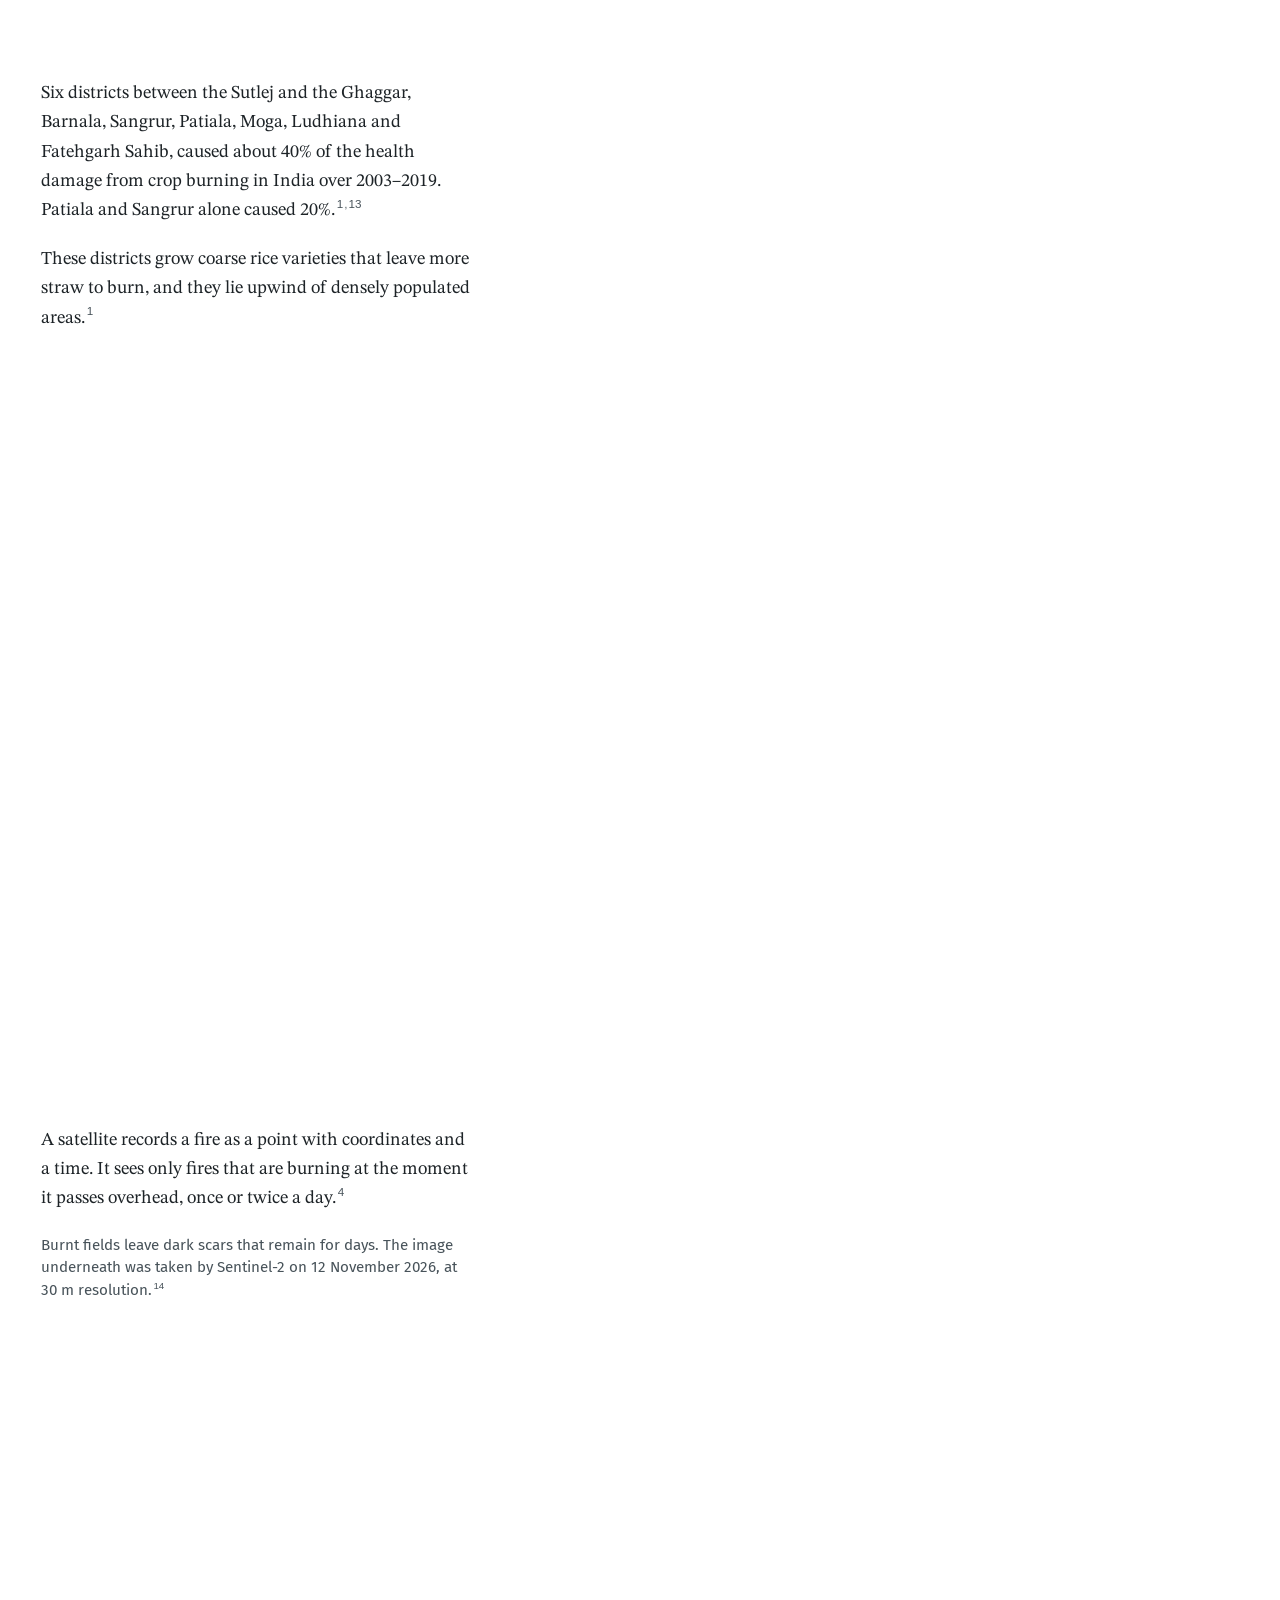
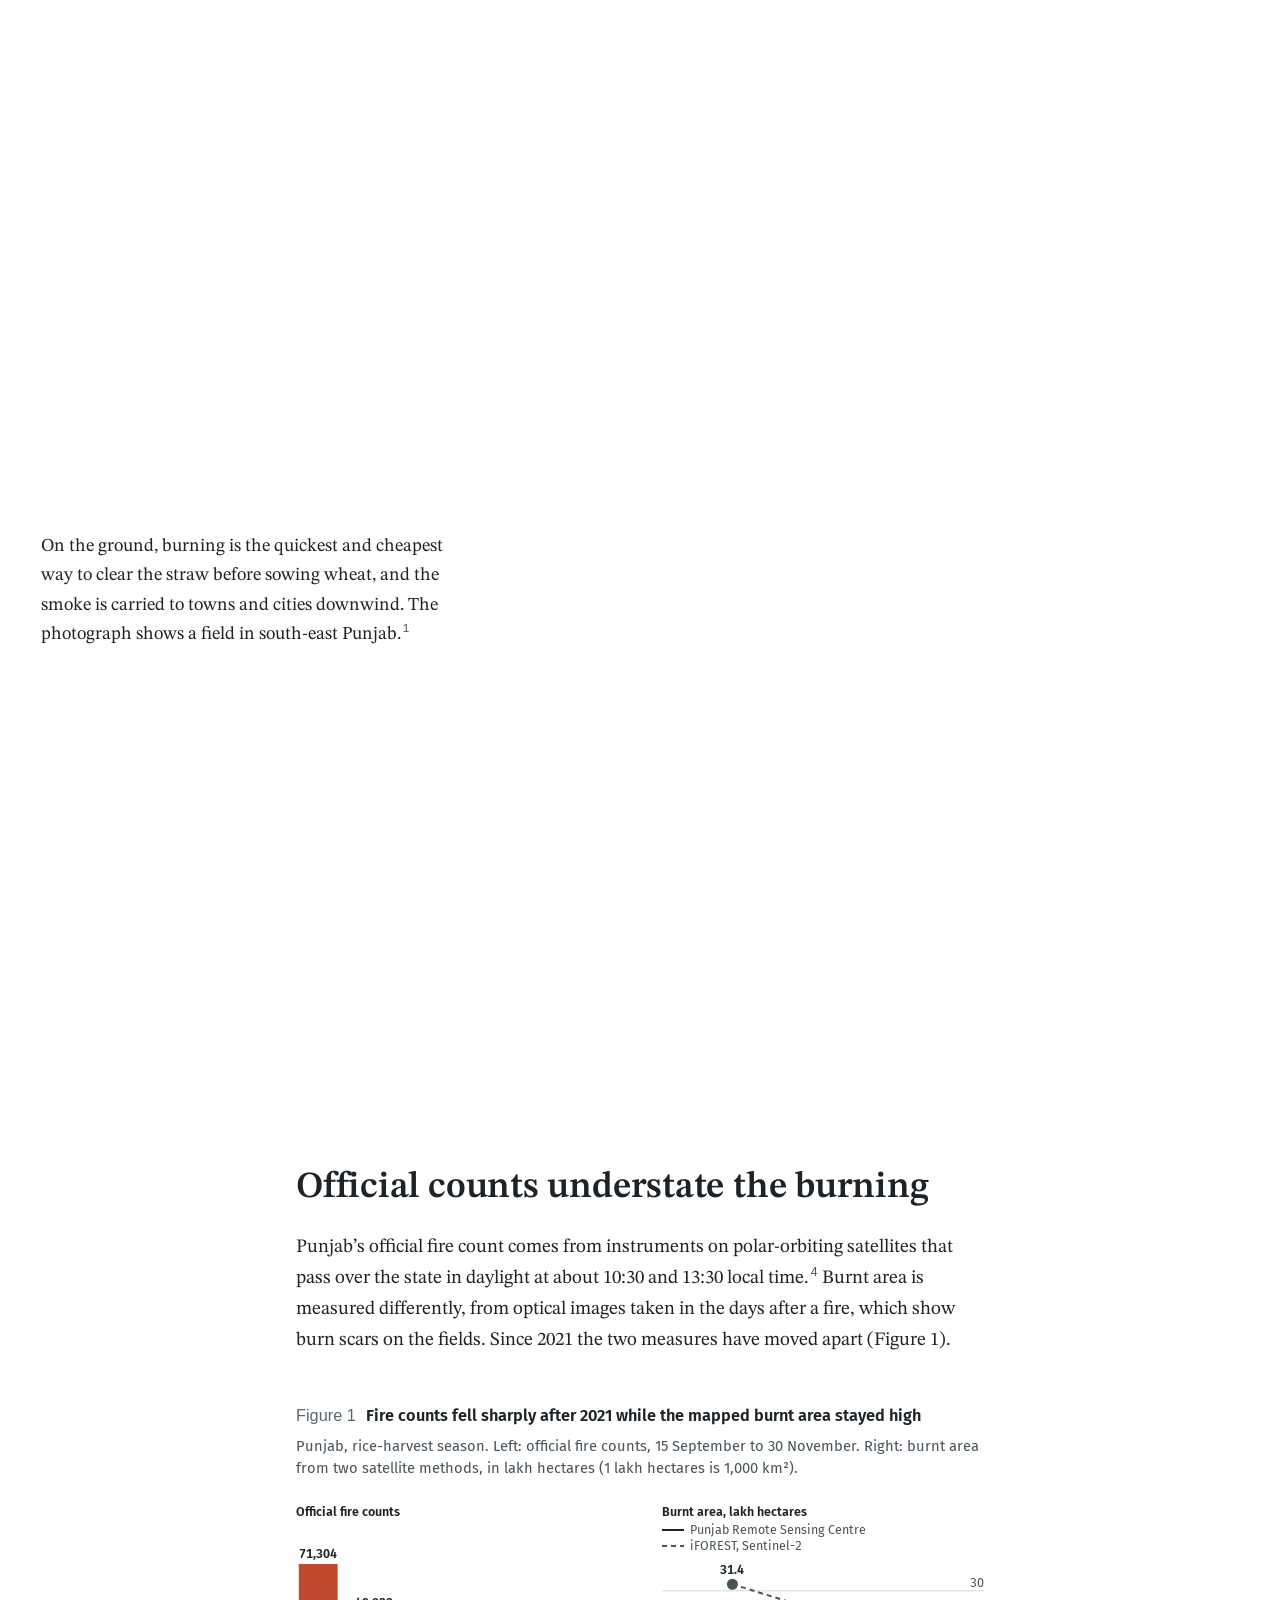
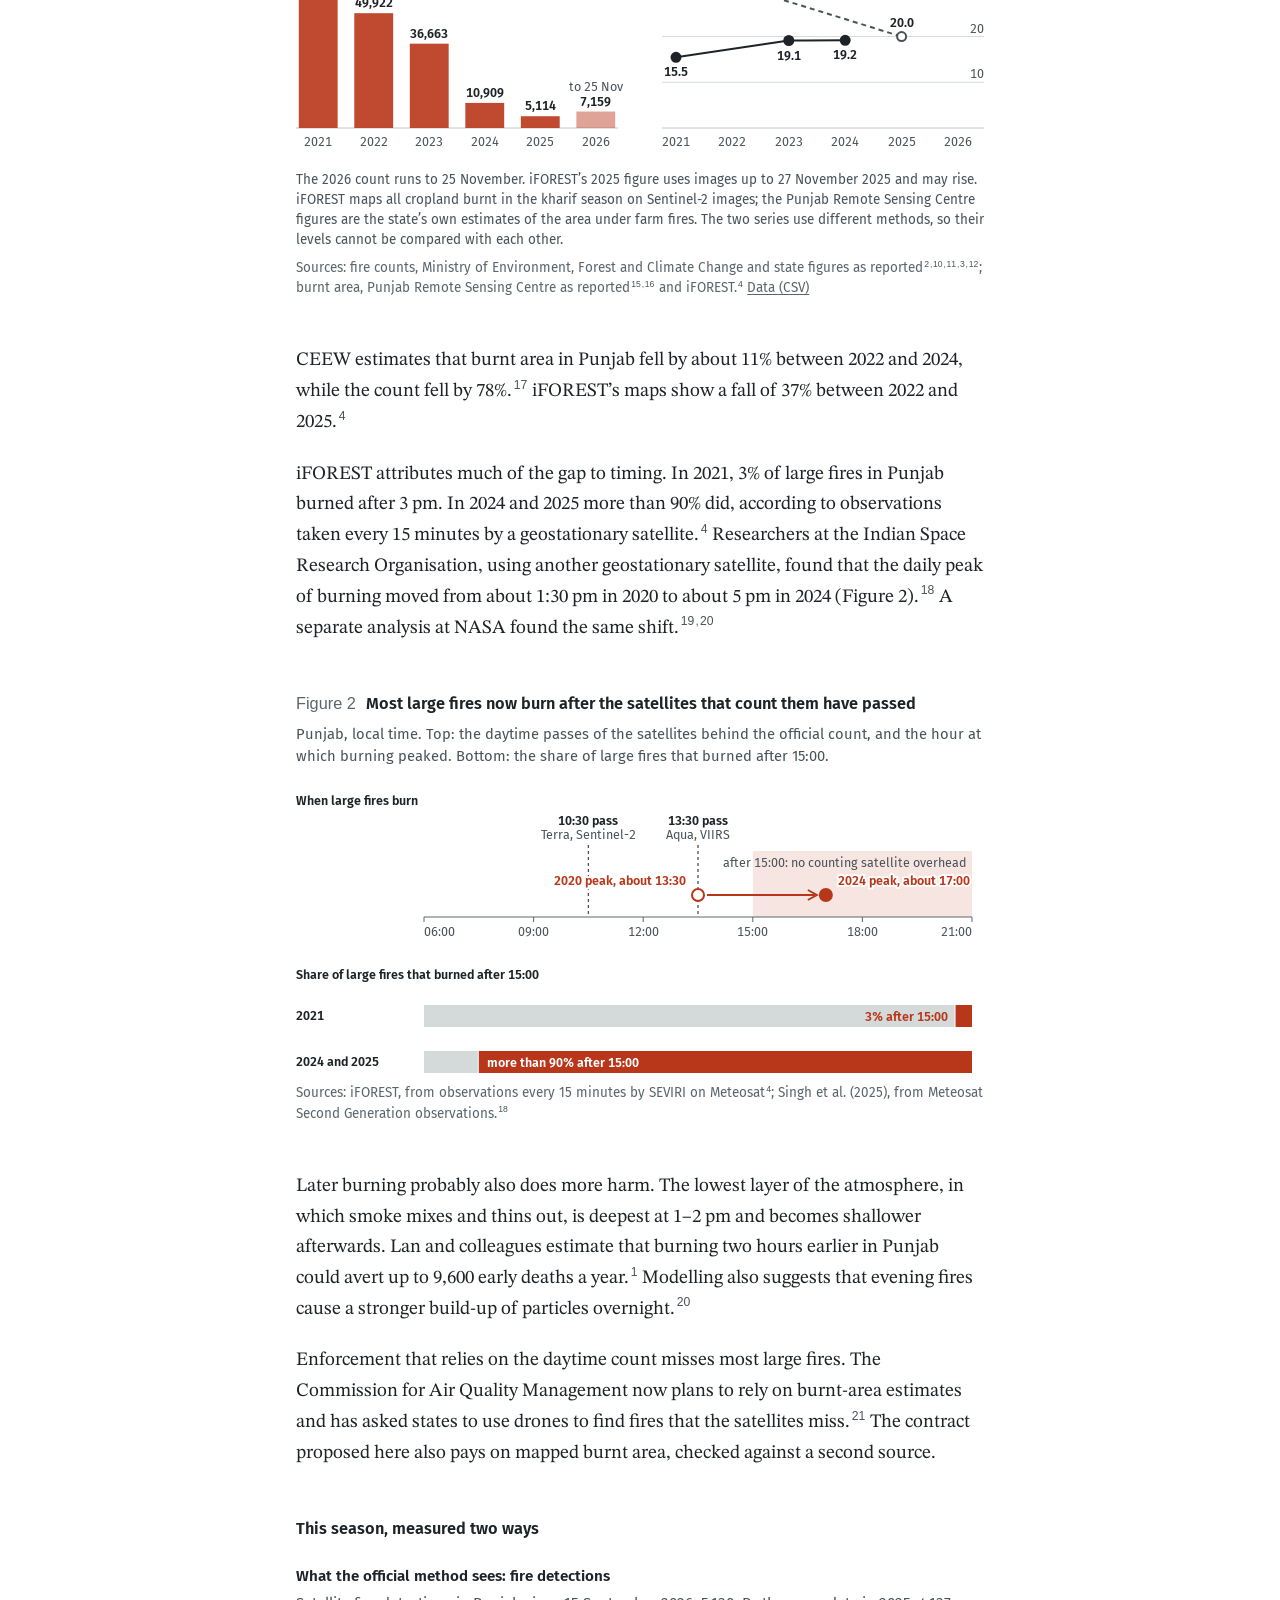
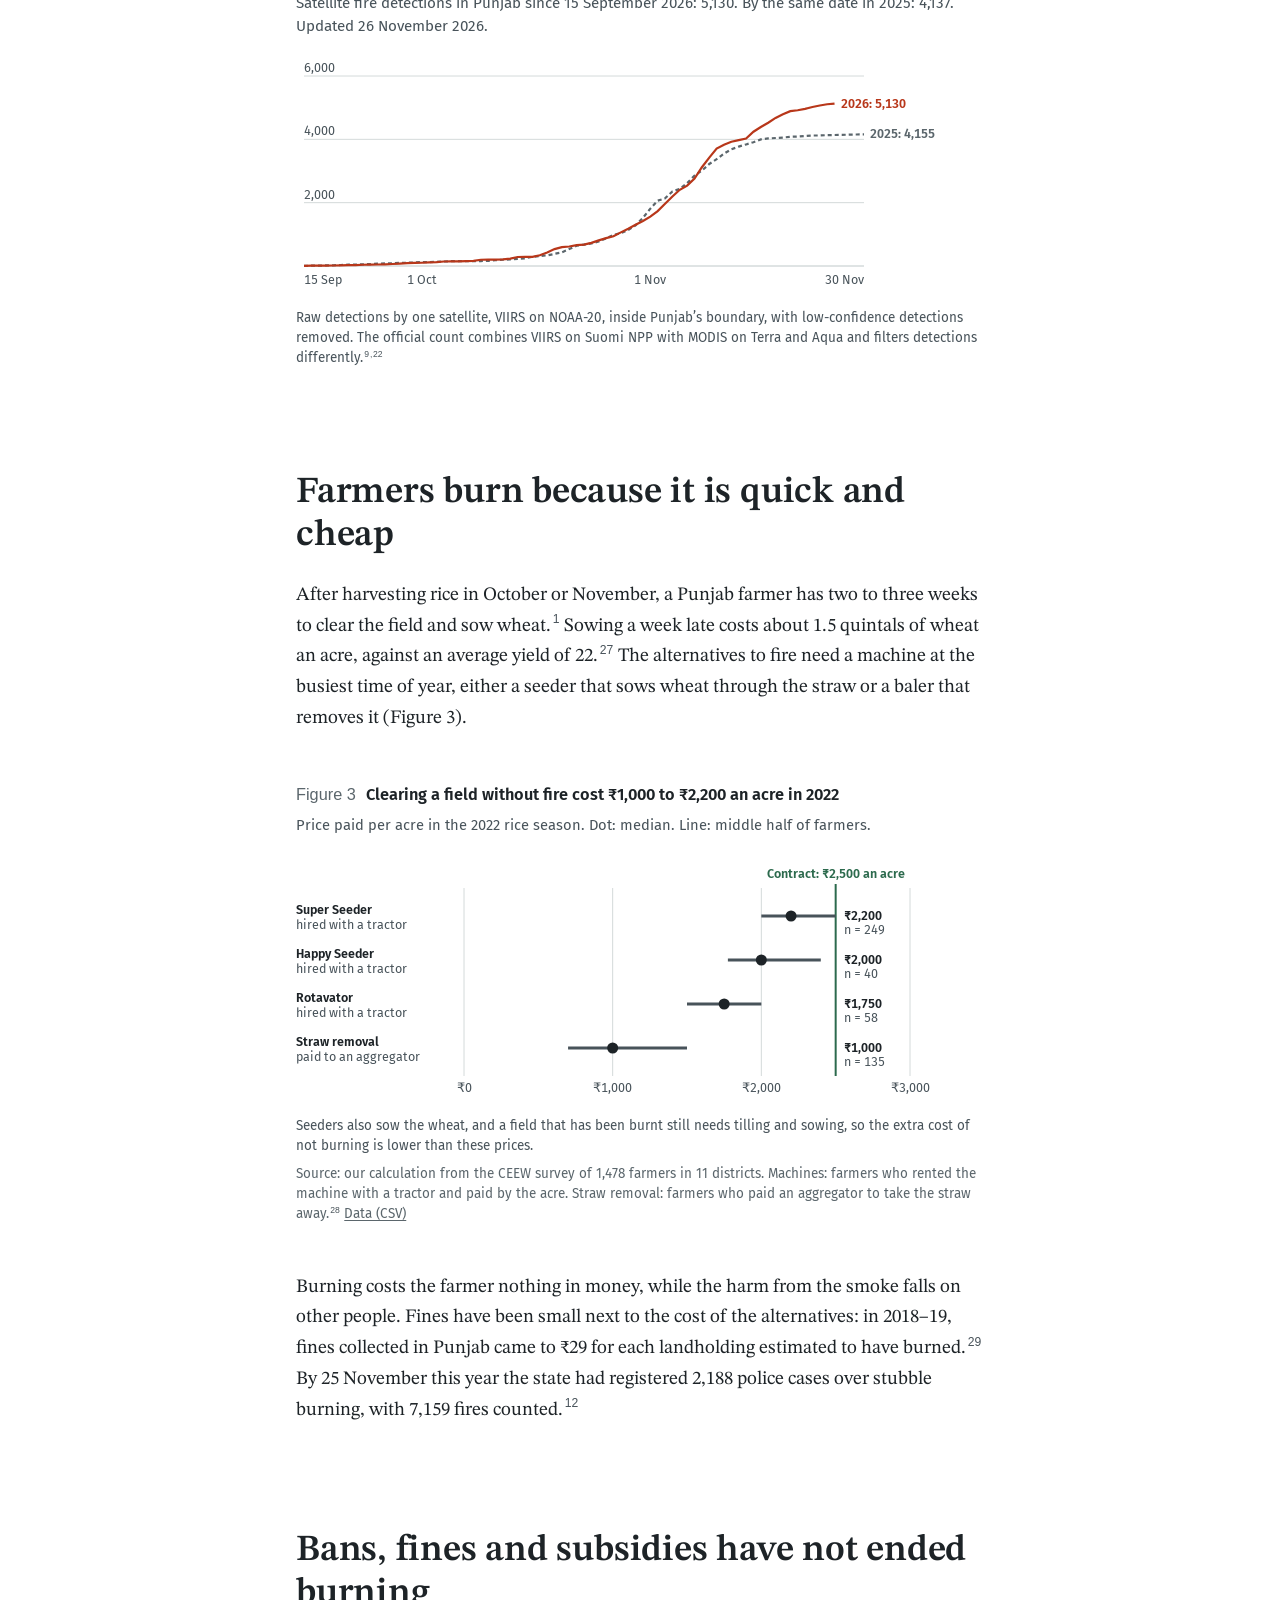
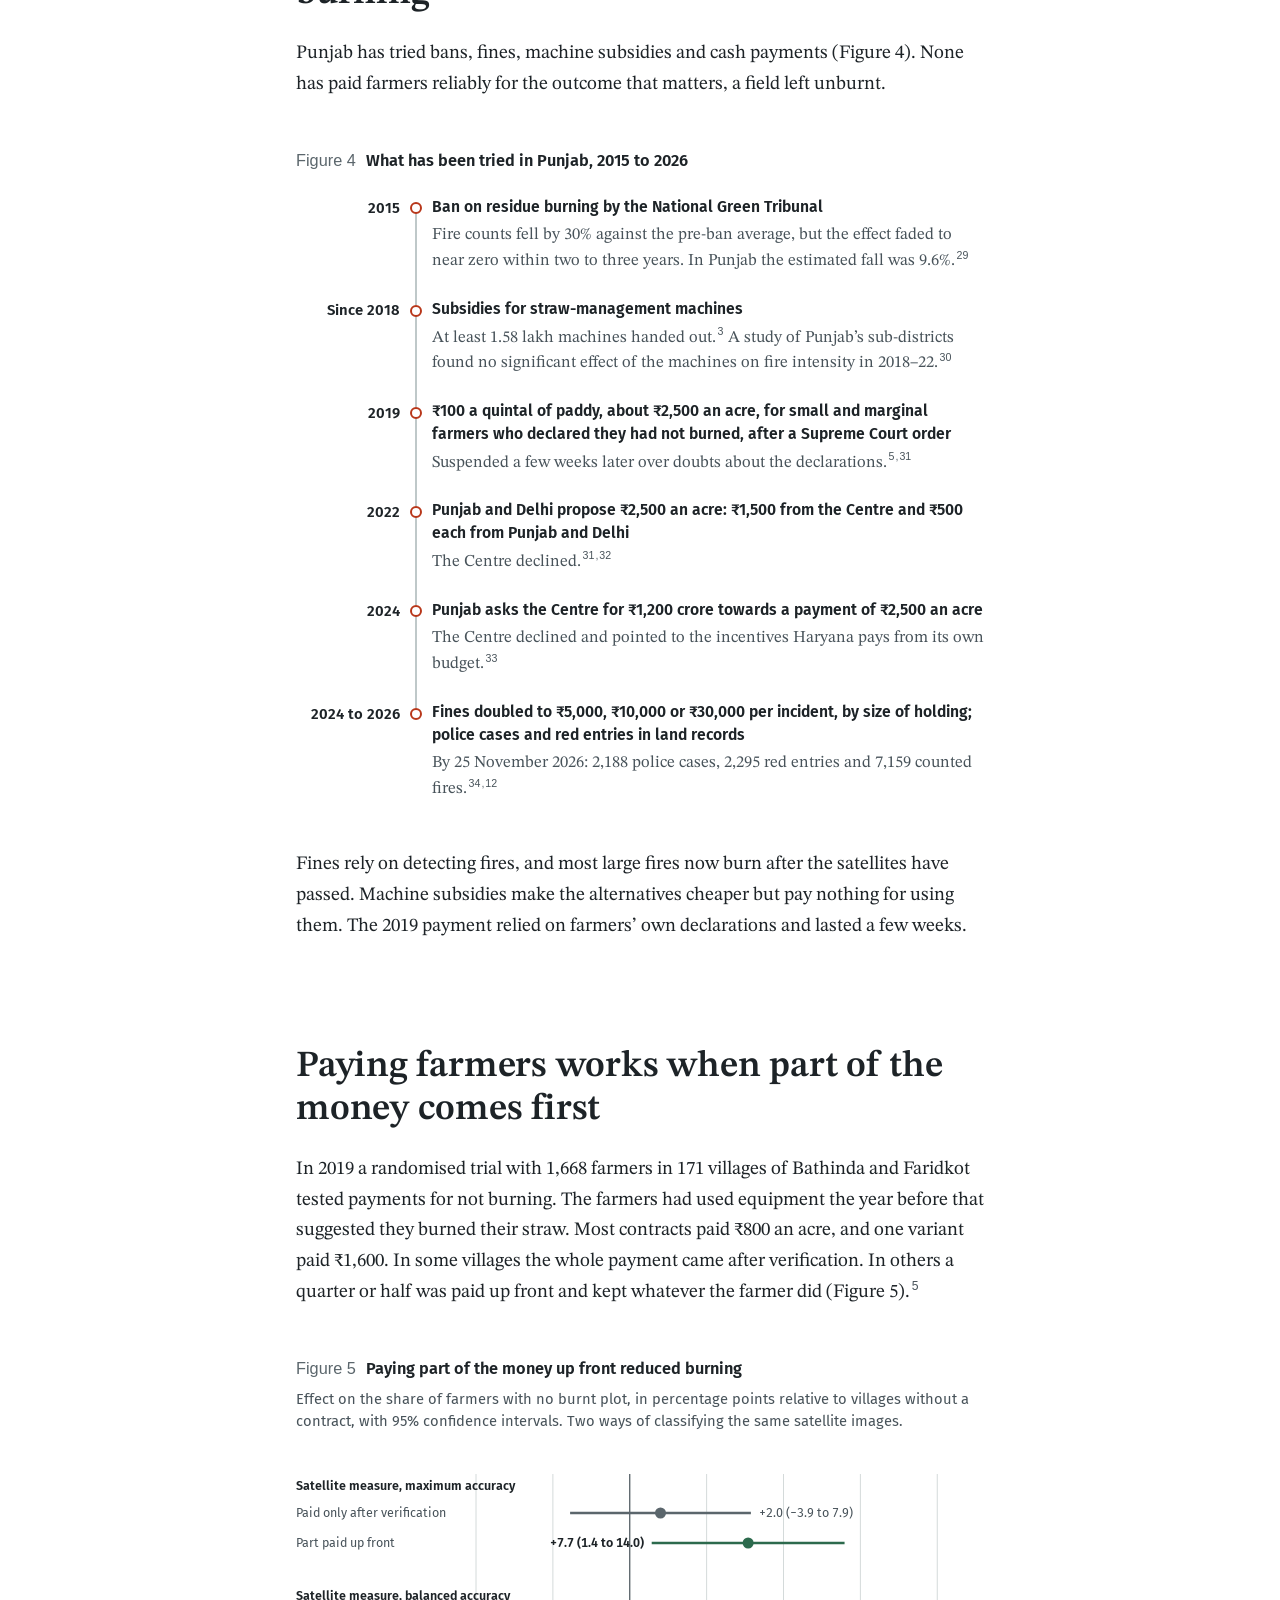
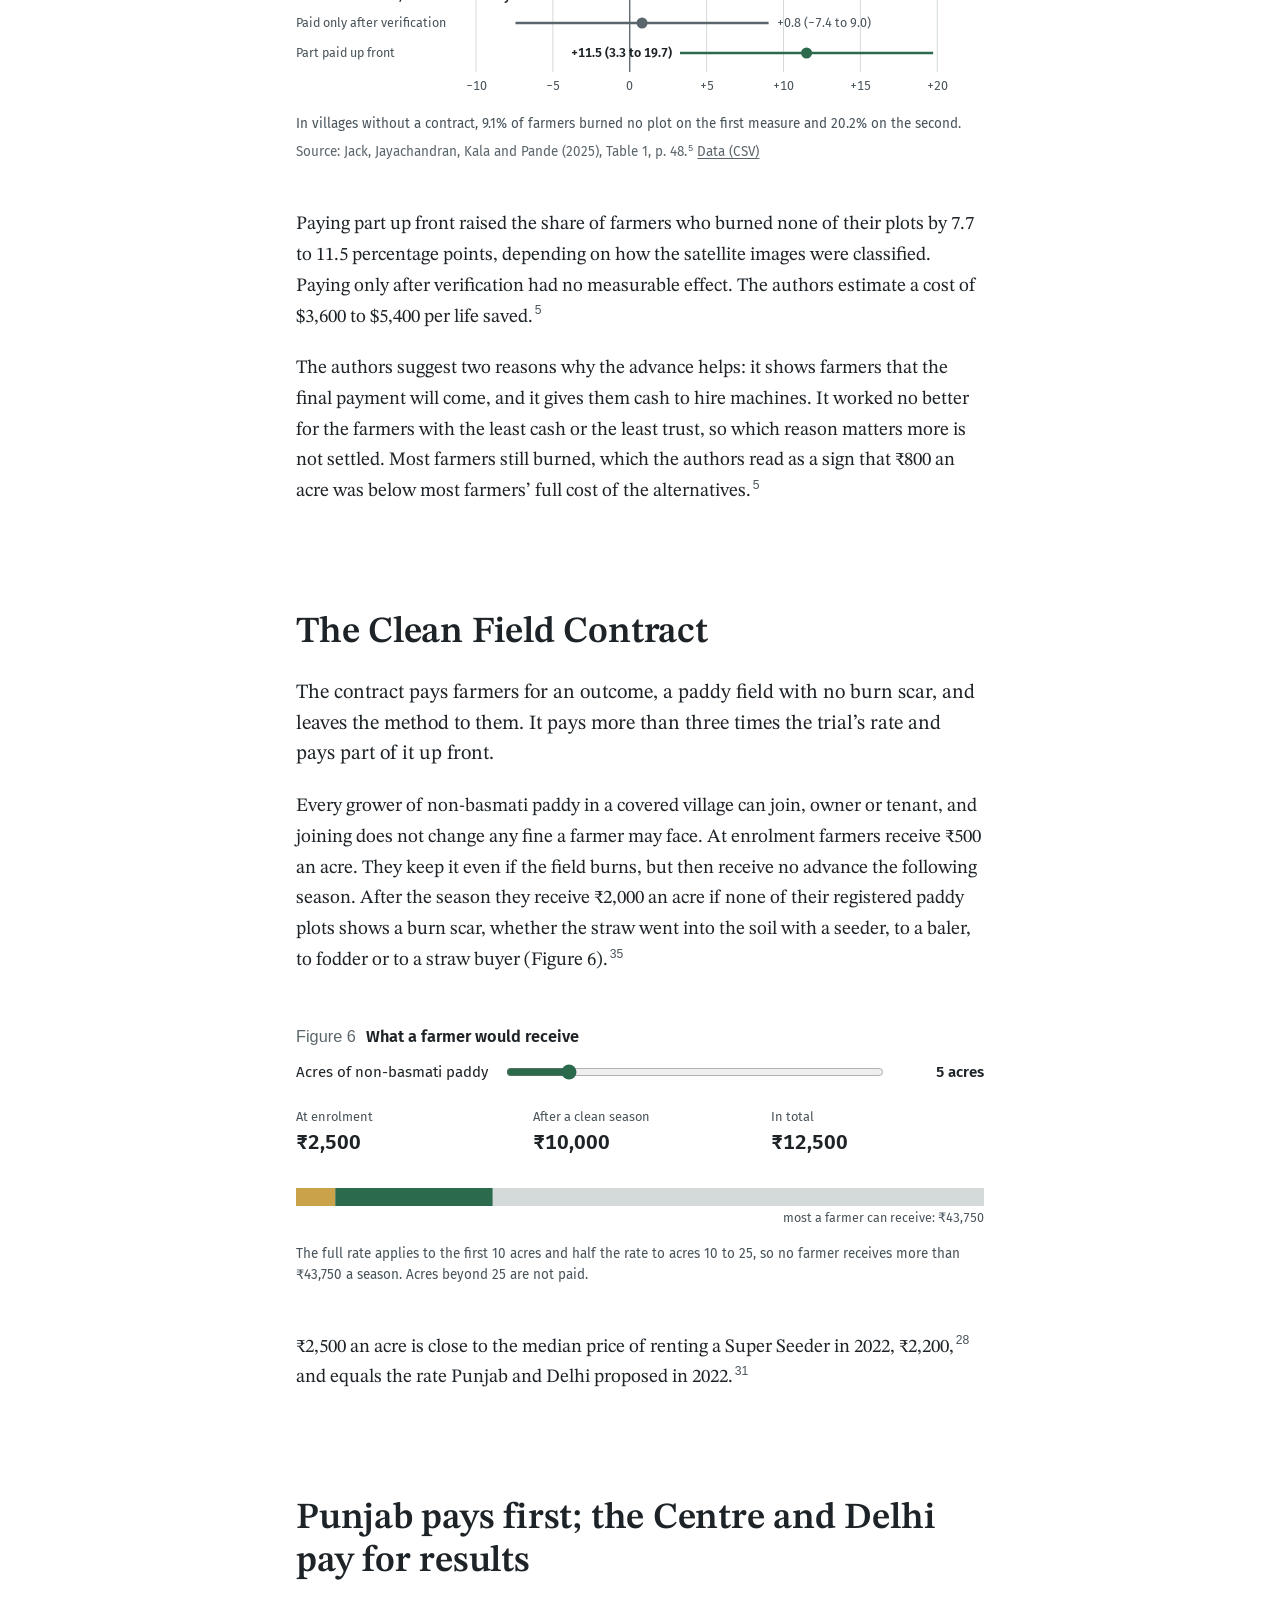
==== commit 9779a144: "Add files via upload" ====
--- a/index.html
+++ b/index.html
@@ -63,7 +63,7 @@
     <div class="step" data-step="4">
       <div class="panel">
         <p>Under the national monitoring protocol, 71,304 farm fires were counted in Punjab between 15 September and 30 November 2021.<sup class="refs"><a href="#r-pib2022">2</a></sup></p>
-        <p class="note has-data">Each dot is a fire detected in that season by the VIIRS instrument on the NOAA-20 satellite, <span data-live="countA"></span> detections in all.<sup class="refs"><a href="#r-firms">9</a></sup> The season plays forward as you scroll.</p>
+        <p class="note has-data">Each dot is a fire detected in that season by the VIIRS instrument on the NOAA-20 satellite, the kind of sensor the official count relies on: <span data-live="countA"></span> detections in all.<sup class="refs"><a href="#r-firms">9</a></sup> The season plays forward as you scroll.</p>
       </div>
     </div>
 
@@ -116,8 +116,8 @@
 
   <figure class="fig wide" id="fig-clock">
     <h3><span class="fn">Figure 2</span>Most large fires now burn after the satellites that count them have passed</h3>
-    <p class="fig-sub">Punjab, local time. Daytime passes of the satellites behind the official count, the share of large fires burning after 15:00, and the hour at which burning peaked.</p>
-    <div class="chart" data-chart="clock" role="img" aria-label="Satellites that count fires pass at 10:30 and 13:30. In 2021, 3% of large fires burned after 15:00; in 2020 burning peaked at about 13:30. In 2024 and 2025, more than 90% burned after 15:00; in 2024 burning peaked at about 17:00."></div>
+    <p class="fig-sub">Punjab, local time. Top: the daytime passes of the satellites behind the official count, and the hour at which burning peaked. Bottom: the share of large fires that burned after 15:00.</p>
+    <div class="chart" data-chart="clock" role="img" aria-label="The satellites behind the official count pass at 10:30 and 13:30. Burning peaked at about 13:30 in 2020 and at about 17:00 in 2024, after the last pass. In 2021, 3% of large fires burned after 15:00; in 2024 and 2025, more than 90% did."></div>
     <p class="fig-source">Sources: iFOREST, from observations every 15 minutes by SEVIRI on Meteosat<sup class="refs"><a href="#r-iforest2025">4</a></sup>; Singh et al. (2025), from Meteosat Second Generation observations.<sup class="refs"><a href="#r-singh2025">18</a></sup></p>
   </figure>
 
@@ -125,26 +125,35 @@
   <p>Enforcement that relies on the daytime count misses most large fires. The Commission for Air Quality Management now plans to rely on burnt-area estimates and has asked states to use drones to find fires that the satellites miss.<sup class="refs"><a href="#r-bs2026">21</a></sup> The contract proposed here also pays on mapped burnt area, checked against a second source.</p>
 
   <section class="live" id="live" hidden aria-labelledby="live-title">
-    <h3 id="live-title">This season</h3>
-    <p class="live-lede"></p>
-    <div class="chart" data-chart="live" role="img" aria-label="Cumulative satellite fire detections in Punjab this season compared with last season."></div>
-    <p class="fig-notes">Raw detections by one satellite, VIIRS on NOAA-20, inside Punjab’s boundary, with low-confidence detections removed. These are not the official count, which combines several satellites and filters detections differently.<sup class="refs"><a href="#r-firms">9</a></sup></p>
+    <h3 id="live-title" class="live-title">This season, measured two ways</h3>
+    <div class="live-part" id="live-fires" hidden>
+      <p class="live-k">What the official method sees: fire detections</p>
+      <p class="live-lede"></p>
+      <div class="chart" data-chart="live" role="img" aria-label="Cumulative satellite fire detections in Punjab this season compared with last season."></div>
+      <p class="fig-notes">Raw detections by one satellite, VIIRS on NOAA-20, inside Punjab’s boundary, with low-confidence detections removed. The official count combines VIIRS on Suomi NPP with MODIS on Terra and Aqua and filters detections differently.<sup class="refs"><a href="#r-firms">9</a><a href="#r-ceew2025">22</a></sup></p>
+    </div>
+    <div class="live-part" id="live-burnt" hidden>
+      <p class="live-k">How the contract would check: burnt land on Sentinel-2</p>
+      <p class="live-lede burnt-lede"></p>
+      <div class="chart" data-chart="burnt" role="img" aria-label="Share of each district’s clear land with a burn scar this season and last season, from Sentinel-2."></div>
+      <p class="fig-notes">An experimental estimate, recomputed weekly: the share of each district’s cloud-free land on which a weekly Sentinel-2 composite shows a burn scar at least once in the season (BAIS2 above 0.90 and NBR below 0.20, the thresholds Naeher and Ziulu found for Punjab and Haryana).<sup class="refs"><a href="#r-cdse">23</a><a href="#r-naeher2025">24</a><a href="#r-filipponi2018">25</a></sup> It has not been checked in the field, fields burnt and tilled between passes are missed, and towns are not masked, so it shows the pattern across districts rather than an exact area. It is not an official figure.<sup class="refs"><a href="#r-ceew2026">26</a></sup></p>
+    </div>
   </section>
 </section>
 
 <section class="chapter" id="why">
   <h2>Farmers burn because it is quick and cheap</h2>
-  <p>After harvesting rice in October or November, a Punjab farmer has two to three weeks to clear the field and sow wheat.<sup class="refs"><a href="#r-lan2022">1</a></sup> Sowing a week late costs about 1.5 quintals of wheat an acre, against an average yield of 22.<sup class="refs"><a href="#r-gandhi2025">22</a></sup> The alternatives to fire need a machine at the busiest time of year, either a seeder that sows wheat through the straw or a baler that removes it (Figure 3).</p>
+  <p>After harvesting rice in October or November, a Punjab farmer has two to three weeks to clear the field and sow wheat.<sup class="refs"><a href="#r-lan2022">1</a></sup> Sowing a week late costs about 1.5 quintals of wheat an acre, against an average yield of 22.<sup class="refs"><a href="#r-gandhi2025">27</a></sup> The alternatives to fire need a machine at the busiest time of year, either a seeder that sows wheat through the straw or a baler that removes it (Figure 3).</p>
 
   <figure class="fig" id="fig-costs">
     <h3><span class="fn">Figure 3</span>Clearing a field without fire cost ₹1,000 to ₹2,200 an acre in 2022</h3>
     <p class="fig-sub">Price paid per acre in the 2022 rice season. Dot: median. Line: middle half of farmers.</p>
     <div class="chart" data-chart="costs" role="img" aria-label="Median price per acre in 2022: Super Seeder 2,200 rupees, Happy Seeder 2,000, rotavator 1,750, straw removal by an aggregator 1,000."></div>
     <p class="fig-notes">Seeders also sow the wheat, and a field that has been burnt still needs tilling and sowing, so the extra cost of not burning is lower than these prices.</p>
-    <p class="fig-source">Source: our calculation from the CEEW survey of 1,478 farmers in 11 districts. Machines: farmers who rented the machine with a tractor and paid by the acre. Straw removal: farmers who paid an aggregator to take the straw away.<sup class="refs"><a href="#r-ceew2024">23</a></sup> <a class="data-link" href="data/figures/fig3-hire-costs.csv" download>Data (CSV)</a></p>
-  </figure>
-
-  <p>Burning costs the farmer nothing in money, while the harm from the smoke falls on other people. Fines have been small next to the cost of the alternatives: in 2018–19, fines collected in Punjab came to ₹29 for each landholding estimated to have burned.<sup class="refs"><a href="#r-khanna2025">24</a></sup> By 25 November this year the state had registered 2,188 police cases over stubble burning, with 7,159 fires counted.<sup class="refs"><a href="#r-nh2026">12</a></sup></p>
+    <p class="fig-source">Source: our calculation from the CEEW survey of 1,478 farmers in 11 districts. Machines: farmers who rented the machine with a tractor and paid by the acre. Straw removal: farmers who paid an aggregator to take the straw away.<sup class="refs"><a href="#r-ceew2024">28</a></sup> <a class="data-link" href="data/figures/fig3-hire-costs.csv" download>Data (CSV)</a></p>
+  </figure>
+
+  <p>Burning costs the farmer nothing in money, while the harm from the smoke falls on other people. Fines have been small next to the cost of the alternatives: in 2018–19, fines collected in Punjab came to ₹29 for each landholding estimated to have burned.<sup class="refs"><a href="#r-khanna2025">29</a></sup> By 25 November this year the state had registered 2,188 police cases over stubble burning, with 7,159 fires counted.<sup class="refs"><a href="#r-nh2026">12</a></sup></p>
 </section>
 
 <section class="chapter" id="tried">
@@ -154,12 +163,12 @@
   <figure class="fig" id="fig-tried">
     <h3><span class="fn">Figure 4</span>What has been tried in Punjab, 2015 to 2026</h3>
     <ol class="timeline">
-      <li><p class="t-when">2015</p><div class="t-body"><p class="t-what">Ban on residue burning by the National Green Tribunal</p><p class="t-result">Fire counts fell by 30% against the pre-ban average, but the effect faded to near zero within two to three years. In Punjab the estimated fall was 9.6%.<sup class="refs"><a href="#r-khanna2025">24</a></sup></p></div></li>
-      <li><p class="t-when">Since 2018</p><div class="t-body"><p class="t-what">Subsidies for straw-management machines</p><p class="t-result">At least 1.58 lakh machines handed out.<sup class="refs"><a href="#r-trib2025">3</a></sup> A study of Punjab’s sub-districts found no significant effect of the machines on fire intensity in 2018–22.<sup class="refs"><a href="#r-solomon2026">25</a></sup></p></div></li>
-      <li><p class="t-when">2019</p><div class="t-body"><p class="t-what">₹100 a quintal of paddy, about ₹2,500 an acre, for small and marginal farmers who declared they had not burned, after a Supreme Court order</p><p class="t-result">Suspended a few weeks later over doubts about the declarations.<sup class="refs"><a href="#r-jack2025">5</a><a href="#r-trib2022a">26</a></sup></p></div></li>
-      <li><p class="t-when">2022</p><div class="t-body"><p class="t-what">Punjab and Delhi propose ₹2,500 an acre: ₹1,500 from the Centre and ₹500 each from Punjab and Delhi</p><p class="t-result">The Centre declined.<sup class="refs"><a href="#r-trib2022a">26</a><a href="#r-trib2022b">27</a></sup></p></div></li>
-      <li><p class="t-when">2024</p><div class="t-body"><p class="t-what">Punjab asks the Centre for ₹1,200 crore towards a payment of ₹2,500 an acre</p><p class="t-result">The Centre declined and pointed to the incentives Haryana pays from its own budget.<sup class="refs"><a href="#r-trib2024">28</a></sup></p></div></li>
-      <li><p class="t-when">2024 to 2026</p><div class="t-body"><p class="t-what">Fines doubled to ₹5,000, ₹10,000 or ₹30,000 per incident, by size of holding; police cases and red entries in land records</p><p class="t-result">By 25 November 2026: 2,188 police cases, 2,295 red entries and 7,159 counted fires.<sup class="refs"><a href="#r-pib2024">29</a><a href="#r-nh2026">12</a></sup></p></div></li>
+      <li><p class="t-when">2015</p><div class="t-body"><p class="t-what">Ban on residue burning by the National Green Tribunal</p><p class="t-result">Fire counts fell by 30% against the pre-ban average, but the effect faded to near zero within two to three years. In Punjab the estimated fall was 9.6%.<sup class="refs"><a href="#r-khanna2025">29</a></sup></p></div></li>
+      <li><p class="t-when">Since 2018</p><div class="t-body"><p class="t-what">Subsidies for straw-management machines</p><p class="t-result">At least 1.58 lakh machines handed out.<sup class="refs"><a href="#r-trib2025">3</a></sup> A study of Punjab’s sub-districts found no significant effect of the machines on fire intensity in 2018–22.<sup class="refs"><a href="#r-solomon2026">30</a></sup></p></div></li>
+      <li><p class="t-when">2019</p><div class="t-body"><p class="t-what">₹100 a quintal of paddy, about ₹2,500 an acre, for small and marginal farmers who declared they had not burned, after a Supreme Court order</p><p class="t-result">Suspended a few weeks later over doubts about the declarations.<sup class="refs"><a href="#r-jack2025">5</a><a href="#r-trib2022a">31</a></sup></p></div></li>
+      <li><p class="t-when">2022</p><div class="t-body"><p class="t-what">Punjab and Delhi propose ₹2,500 an acre: ₹1,500 from the Centre and ₹500 each from Punjab and Delhi</p><p class="t-result">The Centre declined.<sup class="refs"><a href="#r-trib2022a">31</a><a href="#r-trib2022b">32</a></sup></p></div></li>
+      <li><p class="t-when">2024</p><div class="t-body"><p class="t-what">Punjab asks the Centre for ₹1,200 crore towards a payment of ₹2,500 an acre</p><p class="t-result">The Centre declined and pointed to the incentives Haryana pays from its own budget.<sup class="refs"><a href="#r-trib2024">33</a></sup></p></div></li>
+      <li><p class="t-when">2024 to 2026</p><div class="t-body"><p class="t-what">Fines doubled to ₹5,000, ₹10,000 or ₹30,000 per incident, by size of holding; police cases and red entries in land records</p><p class="t-result">By 25 November 2026: 2,188 police cases, 2,295 red entries and 7,159 counted fires.<sup class="refs"><a href="#r-pib2024">34</a><a href="#r-nh2026">12</a></sup></p></div></li>
     </ol>
   </figure>
 
@@ -185,7 +194,7 @@
 <section class="chapter" id="contract">
   <h2>The Clean Field Contract</h2>
   <p class="lede">The contract pays farmers for an outcome, a paddy field with no burn scar, and leaves the method to them. It pays more than three times the trial’s rate and pays part of it up front.</p>
-  <p>Every grower of non-basmati paddy in a covered village can join, owner or tenant, and joining does not change any fine a farmer may face. At enrolment farmers receive ₹500 an acre. They keep it even if the field burns, but then receive no advance the following season. After the season they receive ₹2,000 an acre if none of their registered paddy plots shows a burn scar, whether the straw went into the soil with a seeder, to a baler, to fodder or to a straw buyer (Figure 6).<sup class="refs"><a href="#r-design">30</a></sup></p>
+  <p>Every grower of non-basmati paddy in a covered village can join, owner or tenant, and joining does not change any fine a farmer may face. At enrolment farmers receive ₹500 an acre. They keep it even if the field burns, but then receive no advance the following season. After the season they receive ₹2,000 an acre if none of their registered paddy plots shows a burn scar, whether the straw went into the soil with a seeder, to a baler, to fodder or to a straw buyer (Figure 6).<sup class="refs"><a href="#r-design">35</a></sup></p>
 
   <figure class="fig calc" id="fig-calc">
     <h3><span class="fn">Figure 6</span>What a farmer would receive</h3>
@@ -199,7 +208,7 @@
     <p class="fig-notes">The full rate applies to the first 10 acres and half the rate to acres 10 to 25, so no farmer receives more than ₹43,750 a season. Acres beyond 25 are not paid.</p>
   </figure>
 
-  <p>₹2,500 an acre is close to the median price of renting a Super Seeder in 2022, ₹2,200,<sup class="refs"><a href="#r-ceew2024">23</a></sup> and equals the rate Punjab and Delhi proposed in 2022.<sup class="refs"><a href="#r-trib2022a">26</a></sup></p>
+  <p>₹2,500 an acre is close to the median price of renting a Super Seeder in 2022, ₹2,200,<sup class="refs"><a href="#r-ceew2024">28</a></sup> and equals the rate Punjab and Delhi proposed in 2022.<sup class="refs"><a href="#r-trib2022a">31</a></sup></p>
 </section>
 
 <section class="chapter" id="pay">
@@ -211,7 +220,7 @@
     <p class="fig-sub">Payment per enrolled acre, by government, in 2027 and from 2028.</p>
     <div class="chart" data-chart="pay" role="img" aria-label="2027 season: Punjab pays 500 rupees at enrolment and 2,000 after a clean season. From 2028, after the evaluation: Punjab pays the 500 advance, the Centre 1,500 and Delhi 500 of the final payment."></div>
     <p class="fig-notes">At full scale our model has about 54 lakh acres enrolled and public spending of about ₹755 crore a year: ₹281 crore from Punjab (advances and administration), ₹355 crore from the Centre and ₹118 crore from Delhi.</p>
-    <p class="fig-source">Source: our design and cost model.<sup class="refs"><a href="#r-design">30</a><a href="#r-model">31</a></sup></p>
+    <p class="fig-source">Source: our design and cost model.<sup class="refs"><a href="#r-design">35</a><a href="#r-model">36</a></sup></p>
   </figure>
 
   <p>The Centre and Delhi pay only for acres that pass the checks, and only after the scheme has been shown to work. The same rate could be offered to any state that adopts the same checks.</p>
@@ -219,7 +228,7 @@
 
 <section class="chapter" id="effect">
   <h2>The benefits exceed the costs in every case we ran</h2>
-  <p>The main benefit is fewer early deaths from smoke. In our model each acre that stops burning averts about 0.008 deaths a year, based on Lan and colleagues’ estimate of 380 deaths for each 1% cut in Punjab’s post-monsoon burning (Figure 8).<sup class="refs"><a href="#r-lan2022">1</a><a href="#r-model">31</a></sup></p>
+  <p>The main benefit is fewer early deaths from smoke. In our model each acre that stops burning averts about 0.008 deaths a year, based on Lan and colleagues’ estimate of 380 deaths for each 1% cut in Punjab’s post-monsoon burning (Figure 8).<sup class="refs"><a href="#r-lan2022">1</a><a href="#r-model">36</a></sup></p>
 
   <figure class="fig" id="fig-explorer">
     <h3><span class="fn">Figure 8</span>What the contract achieves at different effect sizes</h3>
@@ -232,24 +241,25 @@
     <div class="calc-out four" id="effect-res" aria-live="polite"></div>
     <div class="chart" data-chart="explorer" role="img" aria-label="Early deaths averted each year rise in proportion to the effect: about 2,200 at 5 points, 4,300 at 10 points and 8,700 at 20 points. The trial measured 7.7 to 11.5 points among likely burners."></div>
     <p class="fig-notes">Shaded: the effects measured in the 2019 trial, 7.7 to 11.5 points, which paid ₹800 an acre and enrolled only farmers likely to burn. The contract pays ₹2,500 to every grower who enrols, so the two are not directly comparable. With the workbook’s central values, the model’s net present value is positive for any effect above 0.21 points. Public money includes payments to farmers who would not have burned in any case.</p>
-    <p class="fig-source">Sources: our cost model, workbook of 27 October 2026<sup class="refs"><a href="#r-model">31</a></sup>; Jack et al. (2025) for the trial range.<sup class="refs"><a href="#r-jack2025">5</a></sup></p>
-  </figure>
-
-  <p>Our central assumption is a 10-point effect on all enrolled land. The trial measured 7.7 to 11.5 points at ₹800 an acre, but only among farmers likely to burn; the contract pays more than three times as much, to every paddy grower who enrols.<sup class="refs"><a href="#r-jack2025">5</a></sup> At 10 points about 5.4 lakh fewer acres burn and about 4,300 early deaths are averted each year once the scheme covers all of Punjab.<sup class="refs"><a href="#r-model">31</a></sup></p>
-  <p>Payments to farmers are transfers between groups. The costs that count are administration, farmers’ own costs of switching and the cost of raising public money. The net present value over 2027–2036 at a 9.5% discount rate is positive in every case we ran: about ₹18,000 crore in a cautious case, ₹35,600 crore with an Indian value of a statistical life, and ₹1.27 lakh crore with the workbook’s central values.<sup class="refs"><a href="#r-model">31</a></sup></p>
-  <p>Most of the money goes to farmers whose behaviour does not change, because they would not have burned or because they burn and keep the advance. In our model, ₹621 crore of the ₹696 crore paid to farmers each year would be paid even if no farmer changed what he does. Public money per early death averted is still about ₹17 lakh.<sup class="refs"><a href="#r-model">31</a></sup></p>
+    <p class="fig-source">Sources: our cost model, workbook of 27 October 2026<sup class="refs"><a href="#r-model">36</a></sup>; Jack et al. (2025) for the trial range.<sup class="refs"><a href="#r-jack2025">5</a></sup></p>
+  </figure>
+
+  <p>Our central assumption is a 10-point effect on all enrolled land. The trial measured 7.7 to 11.5 points at ₹800 an acre, but only among farmers likely to burn; the contract pays more than three times as much, to every paddy grower who enrols.<sup class="refs"><a href="#r-jack2025">5</a></sup> At 10 points about 5.4 lakh fewer acres burn and about 4,300 early deaths are averted each year once the scheme covers all of Punjab.<sup class="refs"><a href="#r-model">36</a></sup></p>
+  <p>Payments to farmers are transfers between groups. The costs that count are administration, farmers’ own costs of switching and the cost of raising public money. The net present value over 2027–2036 at a 9.5% discount rate is positive in every case we ran: about ₹18,000 crore in a cautious case, ₹35,600 crore with an Indian value of a statistical life, and ₹1.27 lakh crore with the workbook’s central values.<sup class="refs"><a href="#r-model">36</a></sup></p>
+  <p>Most of the money goes to farmers whose behaviour does not change, because they would not have burned or because they burn and keep the advance. In our model, ₹621 crore of the ₹696 crore paid to farmers each year would be paid even if no farmer changed what he does. Public money per early death averted is still about ₹17 lakh.<sup class="refs"><a href="#r-model">36</a></sup></p>
+  <p>Checks are imperfect. In Indian conditions the best Sentinel-2 burnt-area method is about 75% accurate and detects 59% of burnt pixels, partly because farmers burn and till between satellite passes.<sup class="refs"><a href="#r-ceew2026">26</a></sup> Our model assumes that 10% of burnt fields wrongly pass the checks.<sup class="refs"><a href="#r-model">36</a></sup> If the second look and the field checks miss more than that, more money goes to farmers who burn and the incentive weakens, which lowers the effect. Figure 8 shows what lower effects imply.</p>
 </section>
 
 <section class="chapter" id="route">
   <h2>How the scheme would run</h2>
-  <p>The scheme runs on systems Punjab already has: Anaaj Kharid, the portal Punjab uses for its paddy and wheat procurement, for registration and payment, and satellite burnt-area maps for checks, with lists certified by the Commission for Air Quality Management. Half of Punjab’s villages, chosen by lottery, start in 2027 and the rest join in 2028, which allows a fair comparison. Figure 9 sets out each step with its target and the change that applies if it falls short.<sup class="refs"><a href="#r-design">30</a></sup></p>
+  <p>The scheme runs on systems Punjab already has: Anaaj Kharid, the portal Punjab uses for its paddy and wheat procurement, for registration and payment, and satellite burnt-area maps for checks, with lists certified by the Commission for Air Quality Management. Half of Punjab’s villages, chosen by lottery, start in 2027 and the rest join in 2028, which allows a fair comparison. Figure 9 sets out each step with its target and the change that applies if it falls short.<sup class="refs"><a href="#r-design">35</a></sup></p>
 
   <figure class="fig" id="fig-route">
     <h3><span class="fn">Figure 9</span>From notification to statewide payments, with targets and fallbacks</h3>
     <ol class="route">
       <li><p class="r-when">December 2026</p><div class="r-body">
         <p class="r-what">Punjab notifies the contract</p>
-        <p>The notification comes before the election code applies. The Assembly’s term ends on 16 March 2027, and polling is expected in late February or early March.<sup class="refs"><a href="#r-jagran2026">32</a></sup></p>
+        <p>The notification comes before the election code applies. The Assembly’s term ends on 16 March 2027, and polling is expected in late February or early March.<sup class="refs"><a href="#r-jagran2026">37</a></sup></p>
         <div class="r-meta"><div><p class="r-k">If it falls short</p><p>If no money is set aside before enrolment, the scheme starts in half the villages of the six highest-damage districts: lower total benefit, higher benefit per rupee.</p></div></div>
       </div></li>
       <li><p class="r-when">June to September 2027</p><div class="r-body">
@@ -260,12 +270,12 @@
       <li><p class="r-when">October and November 2027</p><div class="r-body">
         <p class="r-what">Harvest and clearing</p>
         <p>Farmers clear the straw by any method except fire.</p>
-        <div class="r-meta"><div><p class="r-k">If it falls short</p><p>If more than 20% of renters are served late by hire centres, a bonus for certified short-duration rice seed follows. The evidence for it is thinner: one unpublished trial.<sup class="refs"><a href="#r-gandhi2025">22</a></sup></p></div></div>
+        <div class="r-meta"><div><p class="r-k">If it falls short</p><p>If more than 20% of renters are served late by hire centres, a bonus for certified short-duration rice seed follows. The evidence for it is thinner: one unpublished trial.<sup class="refs"><a href="#r-gandhi2025">27</a></sup></p></div></div>
       </div></li>
       <li><p class="r-when">November and December 2027</p><div class="r-body">
         <p class="r-what">Checks</p>
-        <p>Sentinel-2 burnt-area maps cover every enrolled plot. A plot flagged as burnt is checked against a second, independent source, and payment is refused only if both show a burn, because satellite data alone are not a sound basis for such decisions.<sup class="refs"><a href="#r-misra2026">33</a></sup> Field staff inspect a random sample of plots before tilling, after which burnt and unburnt plots look alike.<sup class="refs"><a href="#r-jack2025">5</a></sup> Farmers can appeal within 15 days.</p>
-        <div class="r-meta"><div><p class="r-k">Target</p><p>At most 5% of clean farmers wrongly refused, in random field checks.</p></div><div><p class="r-k">If it falls short</p><p>A baler’s receipt counts as a third proof. The benefit falls slightly: in 2022, 54 of 348 surveyed farmers who gave straw to a baler also burnt some of it.<sup class="refs"><a href="#r-ceew2024">23</a></sup></p></div></div>
+        <p>Sentinel-2 burnt-area maps cover every enrolled plot. Sentinel-2 passes about every five days, and fields burnt and tilled in between can be missed, so Landsat images through NASA’s harmonised HLS product serve as a second look, which brings a clear view every 1.6 days on average.<sup class="refs"><a href="#r-ceew2026">26</a><a href="#r-hls">14</a></sup> A plot flagged as burnt is checked against a second, independent source, and payment is refused only if both show a burn, because satellite data alone are not a sound basis for such decisions.<sup class="refs"><a href="#r-misra2026">38</a></sup> Field staff inspect a random sample of plots before tilling, after which burnt and unburnt plots look alike.<sup class="refs"><a href="#r-jack2025">5</a></sup> Farmers can appeal within 15 days. For a contested plot, the scheme buys high-resolution commercial images of the dates in question; at about ₹250 per km² they are too costly for routine use across the state.<sup class="refs"><a href="#r-ceew2026">26</a></sup></p>
+        <div class="r-meta"><div><p class="r-k">Target</p><p>At most 5% of clean farmers wrongly refused, in random field checks.</p></div><div><p class="r-k">If it falls short</p><p>A baler’s receipt counts as a third proof. The benefit falls slightly: in 2022, 54 of 348 surveyed farmers who gave straw to a baler also burnt some of it.<sup class="refs"><a href="#r-ceew2024">28</a></sup></p></div></div>
       </div></li>
       <li><p class="r-when">December 2027</p><div class="r-body">
         <p class="r-what">Final payment</p>
@@ -294,7 +304,7 @@
     <li>The Centre and Delhi commit now to pay ₹1,500 and ₹500 for each certified acre from 2028, if enrolled villages burn at least 5 percentage points less than villages still waiting.</li>
     <li>An independent evaluator compares enrolled and waiting villages in February and March 2028 and publishes the results.</li>
   </ol>
-  <p>Each step uses institutions that already exist.<sup class="refs"><a href="#r-design">30</a></sup></p>
+  <p>Each step uses institutions that already exist.<sup class="refs"><a href="#r-design">35</a></sup></p>
 </section>
 
 <section class="chapter coda" id="coda">
@@ -328,6 +338,11 @@
     <li id="r-jethva2026">Jethva, H. (2026). Timing the flames: geostationary satellite detection of diurnally shifting stubble burning in northwestern India. <i>Remote Sensing</i> 18, 1506. <a href="https://mdpi-res.com/d_attachment/remotesensing/remotesensing-18-01506/article_deploy/remotesensing-18-01506.pdf">mdpi-res.com</a></li>
     <li id="r-nasa2025">NASA Earth Observatory (2025). New timing for stubble burning in India. 15 December 2025. <a href="https://science.nasa.gov/earth/earth-observatory/new-timing-for-stubble-burning-in-india/">science.nasa.gov</a></li>
     <li id="r-bs2026">Business Standard (2026). Farm fires fall on paper, but are satellites missing evening-hour burning? 17 November 2026. <a href="https://www.business-standard.com/industry/agriculture/farm-fires-fall-on-paper-but-are-satellites-missing-evening-hour-burning-126111701541_1.html">business-standard.com</a></li>
+    <li id="r-ceew2025">Ignatious, S. M., Rishikesh P. and Rafiuddin, M. (2025). Monitoring crop residue burning better: moving beyond fire counts. Council on Energy, Environment and Water, issue brief, 14 October 2025. <a href="https://www.ceew.in/node/4711">ceew.in</a></li>
+    <li id="r-cdse">Copernicus Sentinel-2 Level-2A data processed through the Statistical API of the Copernicus Data Space Ecosystem, run weekly by this site’s data pipeline. <a href="https://documentation.dataspace.copernicus.eu/APIs/SentinelHub/Statistical.html">documentation.dataspace.copernicus.eu</a></li>
+    <li id="r-naeher2025">Naeher, D. and Ziulu, V. (2025). Does adoption of zero tillage reduce crop residue burning? Evidence from satellite remote sensing and household survey data in India. <i>Applied Economics</i>, doi 10.1080/00036846.2025.2567582; thresholds in Appendix A. <a href="https://arxiv.org/pdf/2510.01351">arxiv.org</a></li>
+    <li id="r-filipponi2018">Filipponi, F. (2018). BAIS2: Burned Area Index for Sentinel-2. <i>Proceedings</i> 2(7), 364. <a href="https://mdpi.com/2504-3900/2/7/364">mdpi.com</a></li>
+    <li id="r-ceew2026">Ignatious, S. M., Sharma, S., Rishikesh P. and Rafiuddin, M. (2026). Beyond single sources: fusing open and commercial satellite data for monitoring crop residue burning in India. Council on Energy, Environment and Water, issue brief, October 2026. <a href="https://www.ceew.in/sites/default/files/ceew-improving-crop-residue-burning-monitoring-satellite-imagery.pdf">ceew.in</a></li>
     <li id="r-gandhi2025">Gandhi, P. (2025). Extinguishing the blaze: impact of crop residue management on stubble burning in India. Job market paper, University of California, Santa Cruz, 28 October 2025, p. 8, note 2. <a href="https://piyushgandhi1210.github.io/files/Piyush_Job_Market_Paper.pdf">piyushgandhi1210.github.io</a></li>
     <li id="r-ceew2024">Kemanth, K., Singh, R. and Ignatious, S. M. (2024). How can Punjab increase the adoption of crop residue management methods? Survey insights from 11 districts of the state. New Delhi: Council on Energy, Environment and Water. Survey of 1,478 farmers, 2022 rice season; our calculations use the survey microdata. <a href="https://www.ceew.in/publications/how-can-punjab-adopt-crop-residue-management-methods-and-tackle-paddy-stubble-burning">ceew.in</a></li>
     <li id="r-khanna2025">Khanna, S., Mahajan, K. and Ramanujam, S. (2025). Are crop residue burning bans effective? Evidence from India. Grantham Research Institute on Climate Change and the Environment, Working Paper 428. Abstract; Table 2, p. 11; p. 17. <a href="https://www.lse.ac.uk/granthaminstitute/publication/are-crop-residue-burning-bans-effective-evidence-from-india/">lse.ac.uk</a></li>
@@ -348,7 +363,7 @@
     <p>Elchin Abbasov, Jakob Bilan, Timeo Goncalves, Narmin Isgandarli, Jack King, Ann Mary Philip and Cosimo Zatti wrote this brief for the course PP425 Strategic Policymaking at the London School of Economics and Political Science. The views are their own and not those of LSE or of any government.</p>
     <h3>Maps</h3>
     <p>India’s boundary and state lines: INDIAN-SHAPEFILES by datta07 (MIT licence), simplified; Punjab’s 22 districts from the same source, with Malerkotla, created in 2021, shown within Sangrur. Coast and rivers: Natural Earth. Satellite images: NASA Global Imagery Browse Services, with Blue Marble Next Generation (a cloud-free MODIS composite) for the overview, VIIRS on Suomi NPP and MODIS on Terra for 11 November 2021, and NASA HLS at 30 m for the field view.<sup class="refs"><a href="#r-hls">14</a></sup> Photograph: burning of rice residue in south-east Punjab before the wheat season, 2011, by Neil Palmer (CIAT), <a href="https://creativecommons.org/licenses/by-sa/2.0/">CC BY-SA 2.0</a>, via <a href="https://commons.wikimedia.org/wiki/File:NP_India_burning_48_(6315309342).jpg">Wikimedia Commons</a>.</p>
-    <p>Wind is drawn as evenly spaced streamlines of the season-mean flow, because readers follow the path of a flow more accurately from integral curves that show direction than from grids of arrows.<sup class="refs"><a href="#r-laidlaw2005">34</a></sup> The field is the mean of daily eastward and northward wind 50 m above the ground on the MERRA-2 grid.<sup class="refs"><a href="#r-power">8</a></sup></p>
+    <p>Wind is drawn as evenly spaced streamlines of the season-mean flow, because readers follow the path of a flow more accurately from integral curves that show direction than from grids of arrows.<sup class="refs"><a href="#r-laidlaw2005">39</a></sup> The field is the mean of daily eastward and northward wind 50 m above the ground on the MERRA-2 grid.<sup class="refs"><a href="#r-power">8</a></sup></p>
     <p class="live-stamp">Satellite fire detections are refreshed once a day from 15 September to 20 December by a scheduled script that queries NASA FIRMS<span data-live="updatedLine"></span>. The official figures quoted in the text are updated by hand.</p>
     <p>Typefaces: STIX Two Text and Fira Sans (SIL Open Font Licence). Charts drawn with D3. Code, data and a register of every figure’s source are in the repository this page is published from.</p>
   </div>
--- a/css/site.css
+++ b/css/site.css
@@ -213,6 +213,7 @@
 .chart text { font-family: var(--sans); font-size: 12.5px; fill: var(--ink-2); font-variant-numeric: tabular-nums; }
 .chart .lab-strong { fill: var(--ink); font-weight: 600; }
 .chart .lab-ember { fill: var(--ember); font-weight: 600; }
+.chart .halo { paint-order: stroke; stroke: var(--clear); stroke-width: 4px; stroke-linejoin: round; }
 
 .table-wrap { overflow-x: auto; margin-top: var(--s6); margin-bottom: var(--s6); }
 table { border-collapse: collapse; width: 100%; font-family: var(--sans); font-size: 0.93rem; line-height: 1.5; font-variant-numeric: tabular-nums; }
@@ -234,6 +235,9 @@
 
 .live { margin-top: var(--s7); }
 .live h3 { margin-bottom: var(--s2); }
+.live-part { margin-top: var(--s5); }
+.live-part + .live-part { margin-top: var(--s7); padding-top: var(--s5); border-top: 1px solid var(--rule-2); }
+.live-k { font-family: var(--sans); font-weight: 600; font-size: 0.95rem; color: var(--ink); margin-bottom: var(--s1) !important; }
 .live-lede { font-family: var(--sans); font-size: 0.95rem; line-height: 1.5; color: var(--ink-2); margin-bottom: var(--s5); }
 
 .closing .recs { padding-left: 1.6rem; margin: 0 auto var(--s6); }
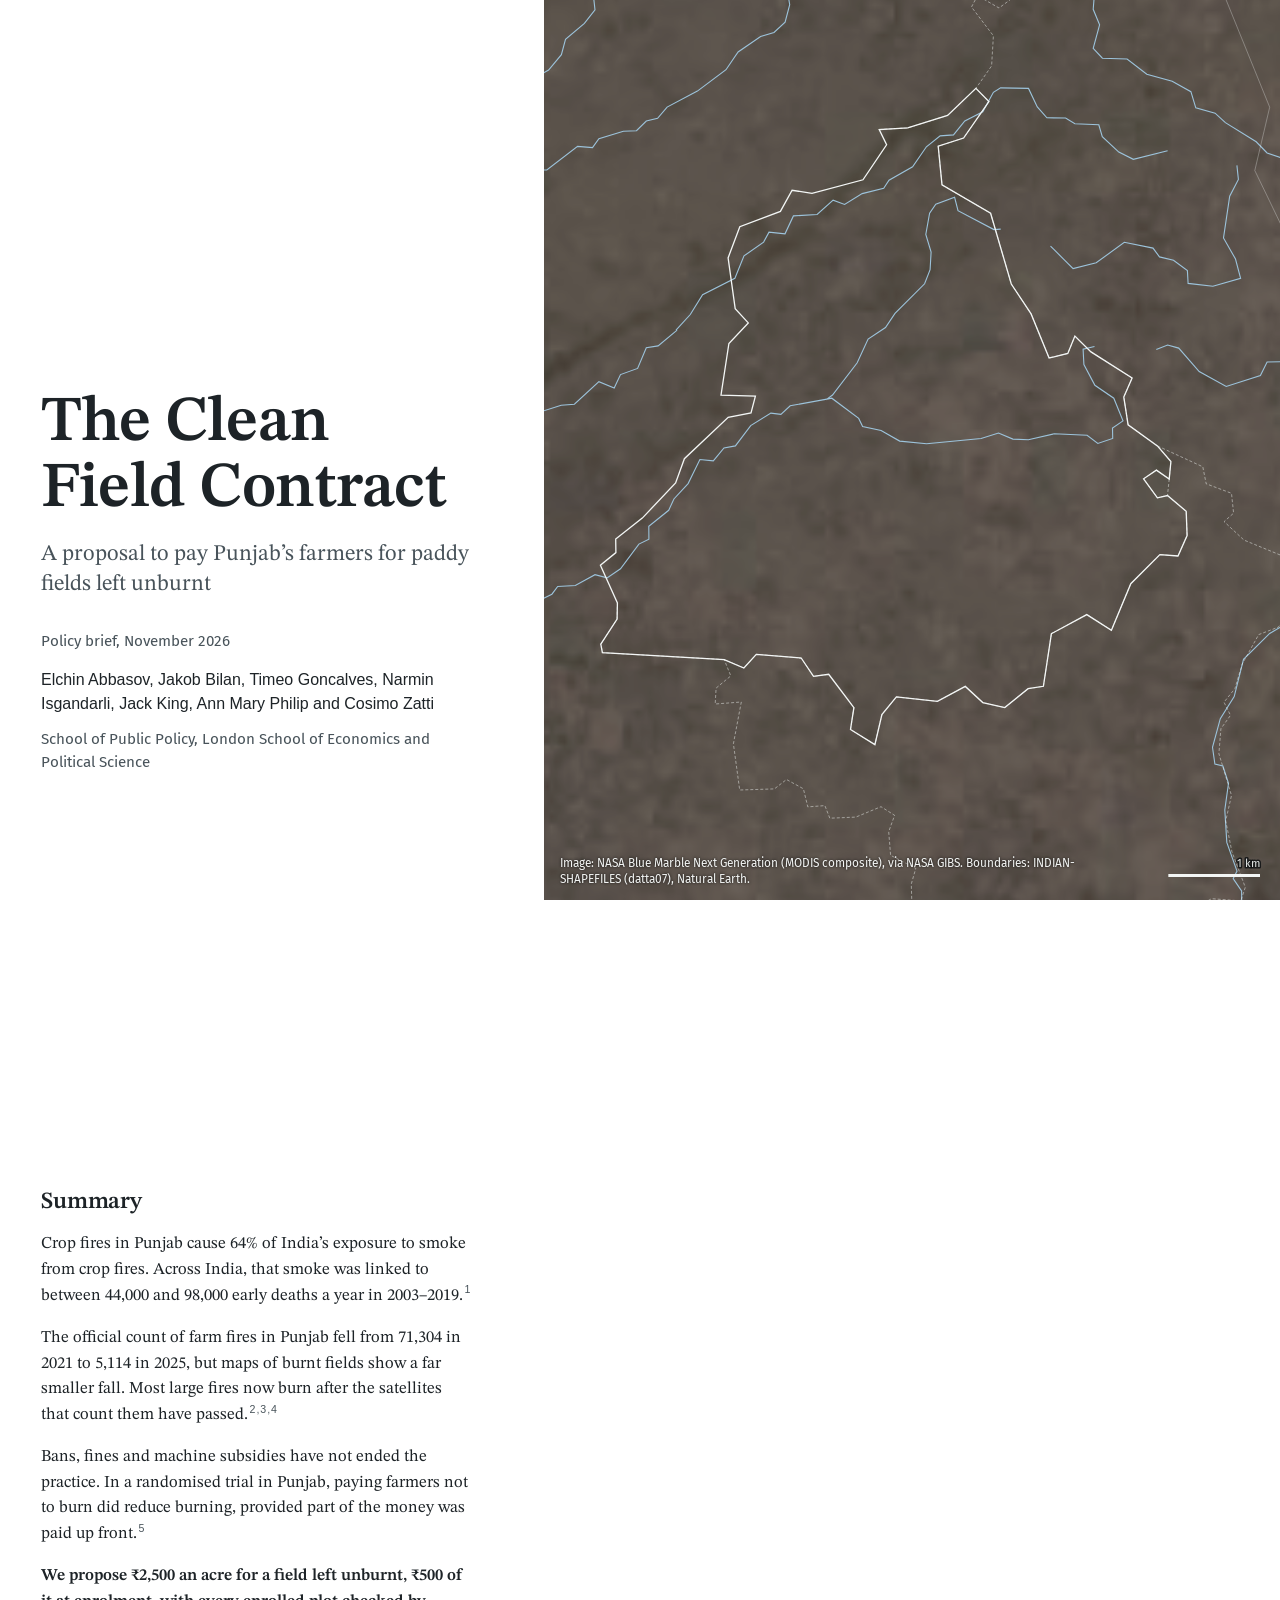
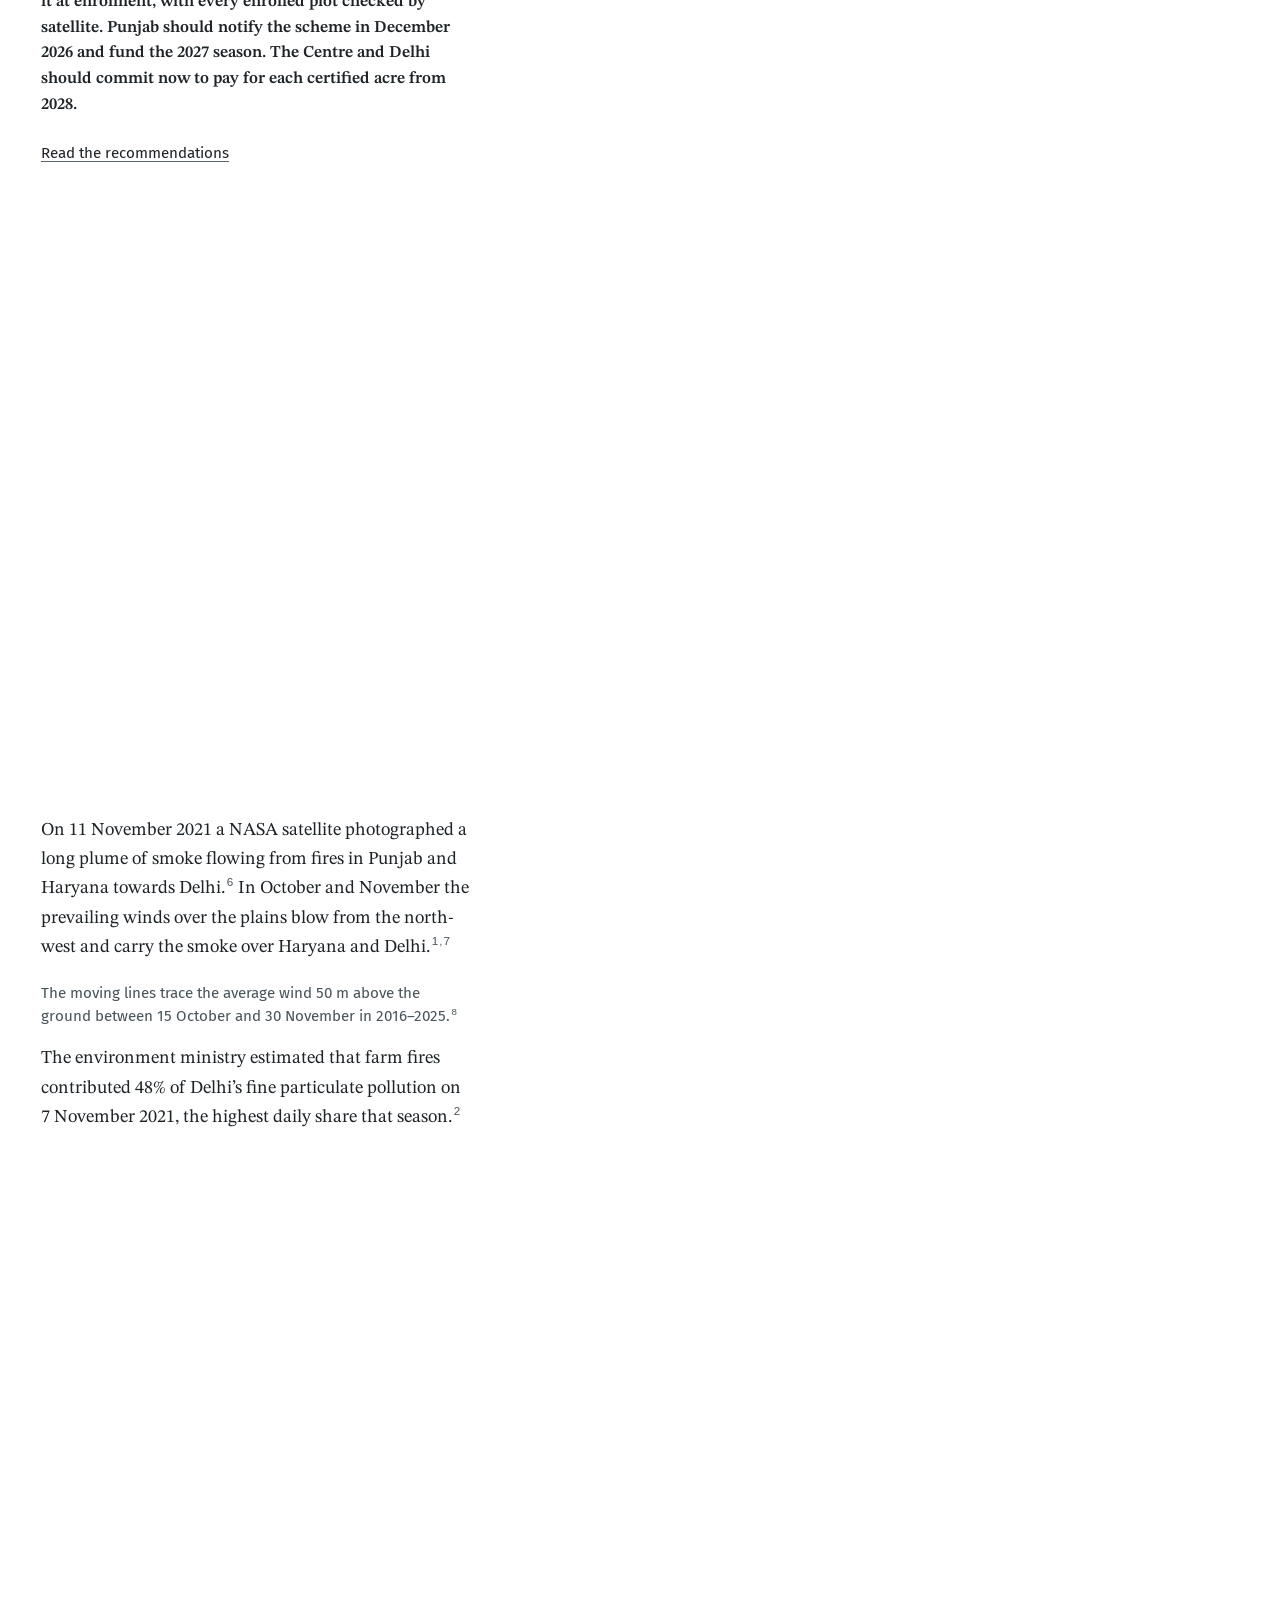
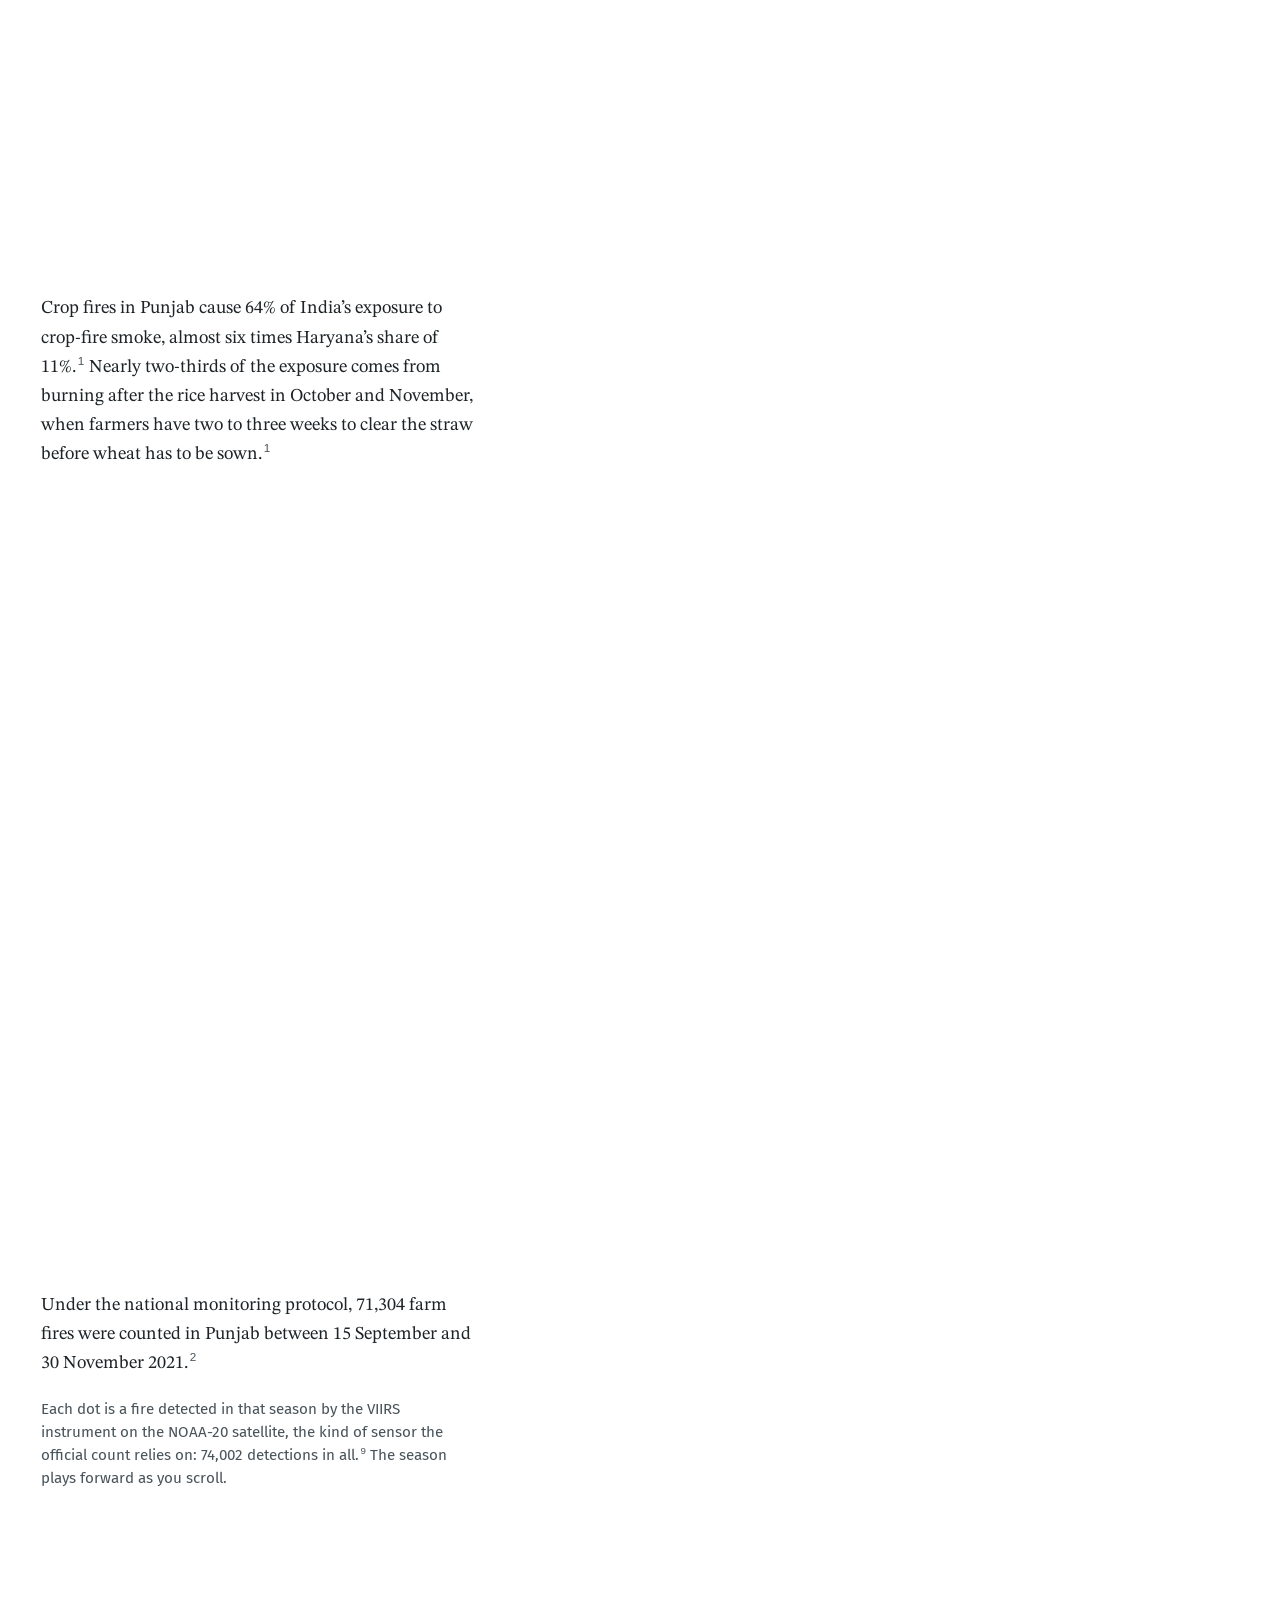
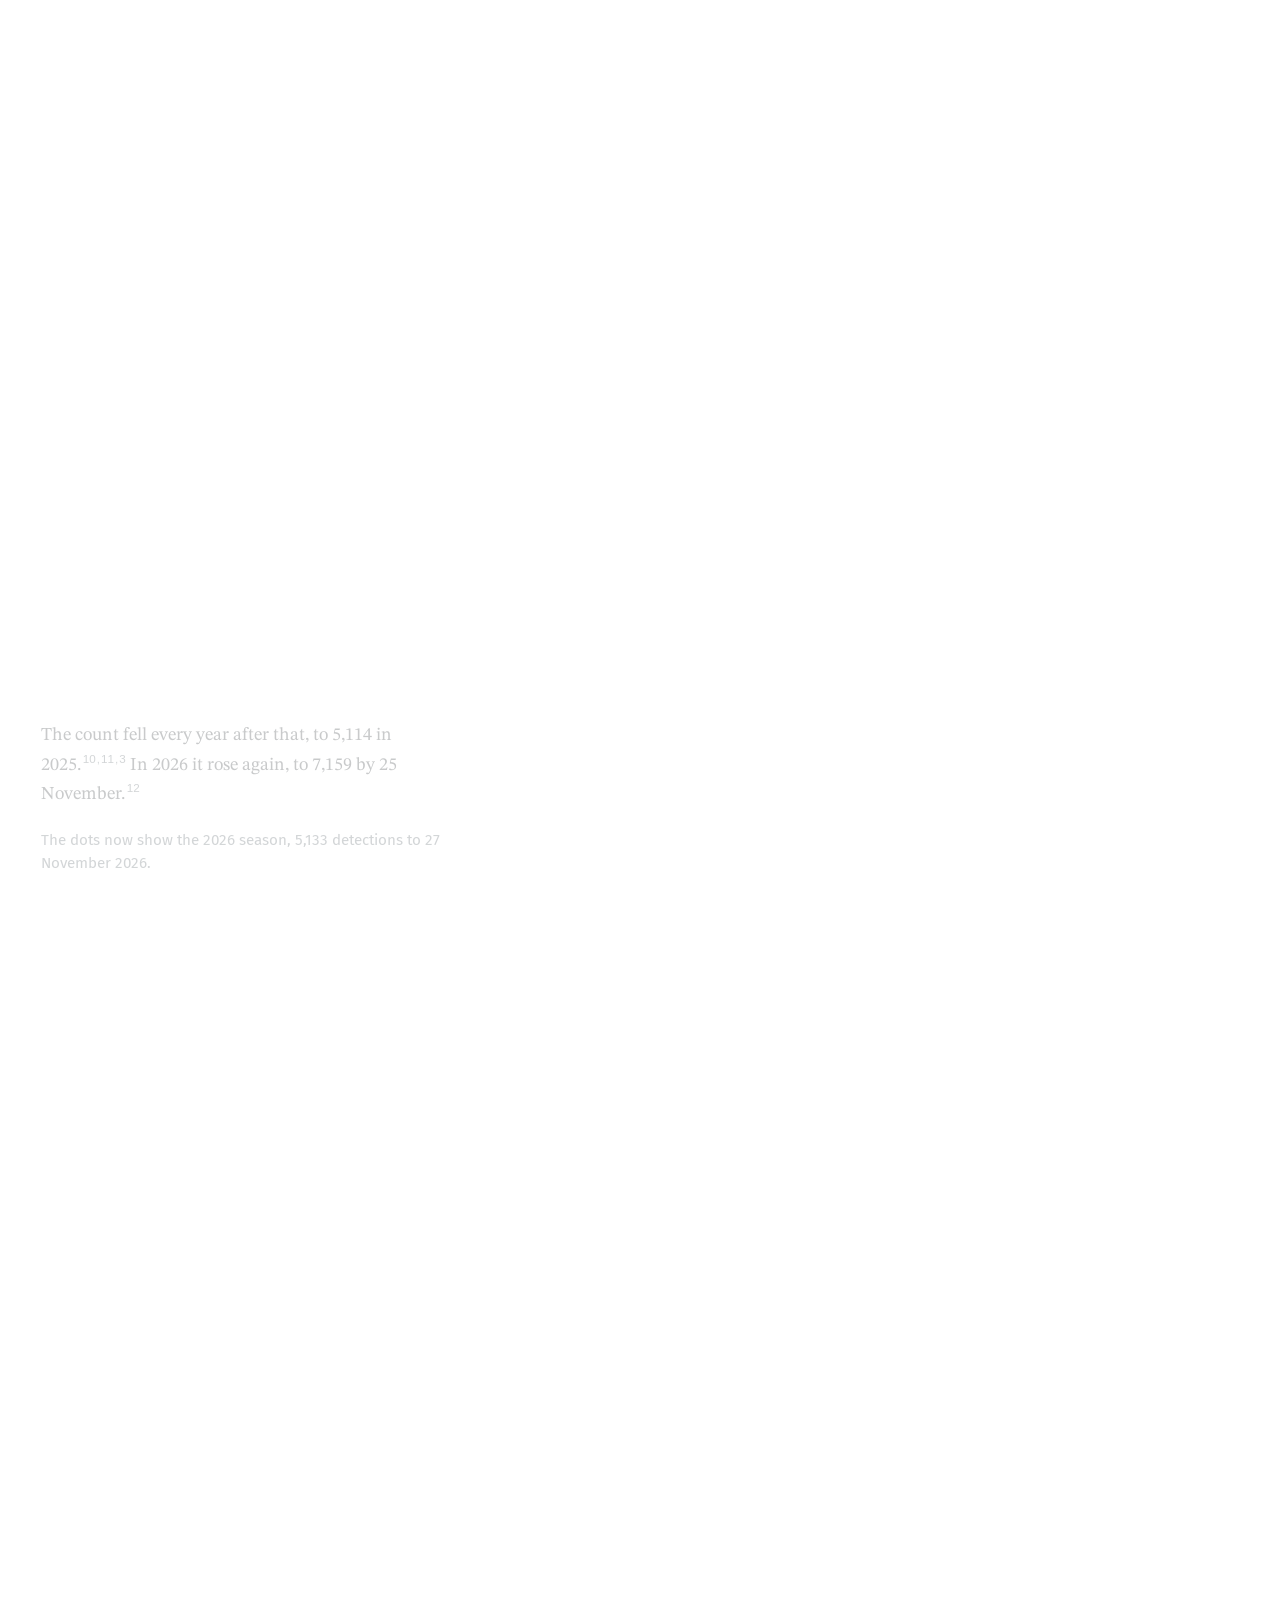
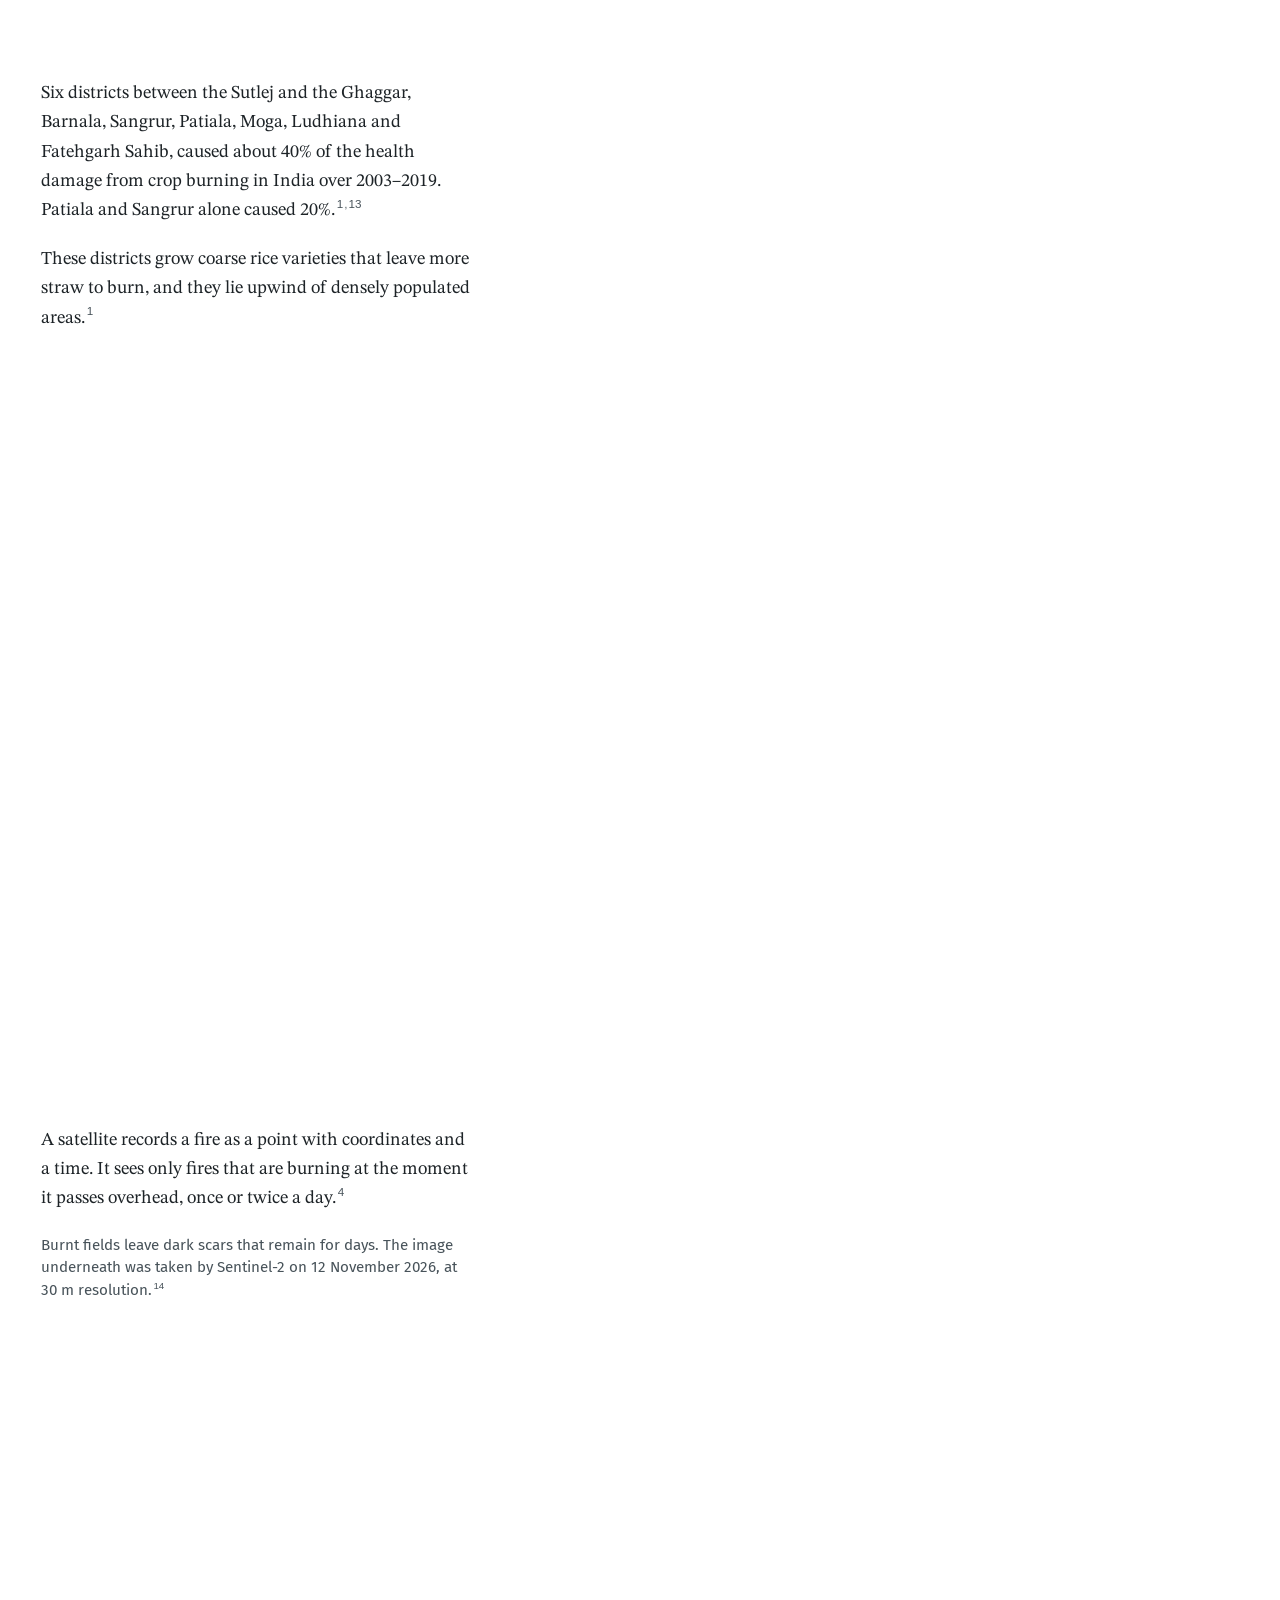
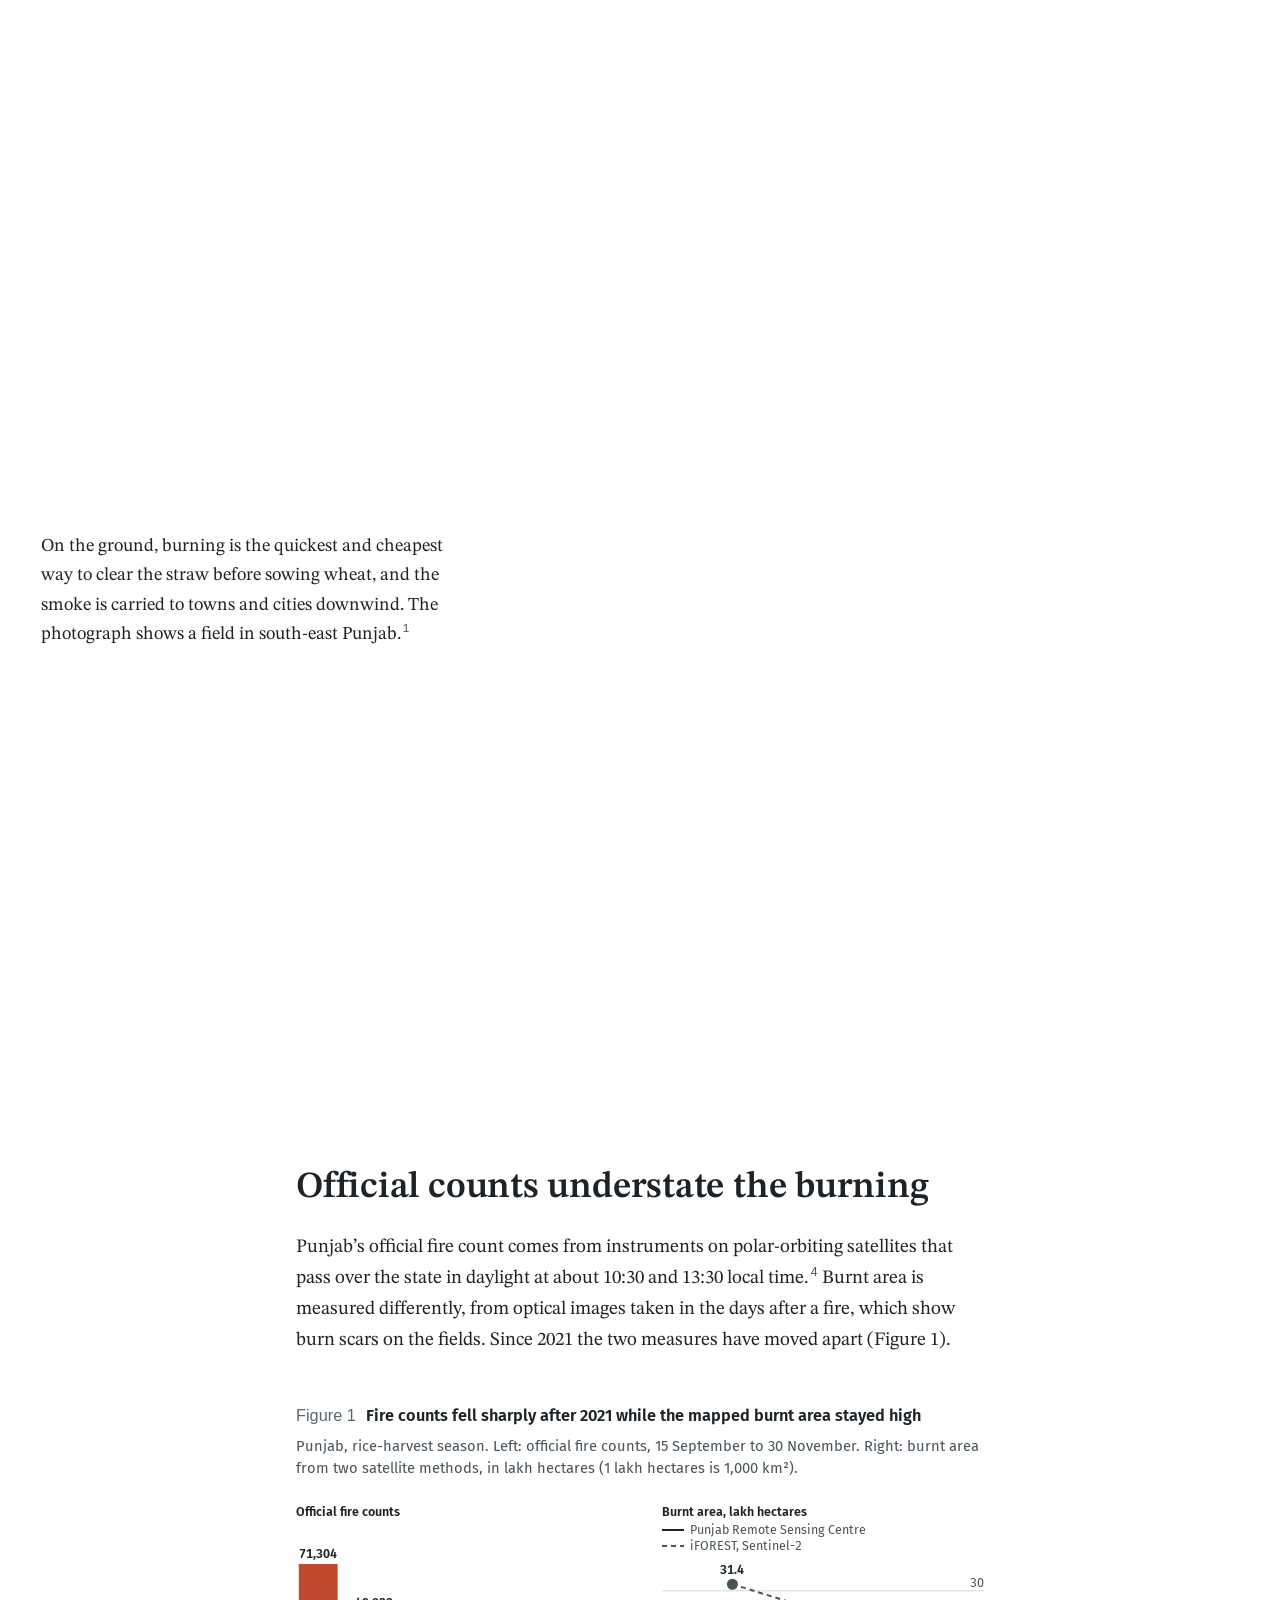
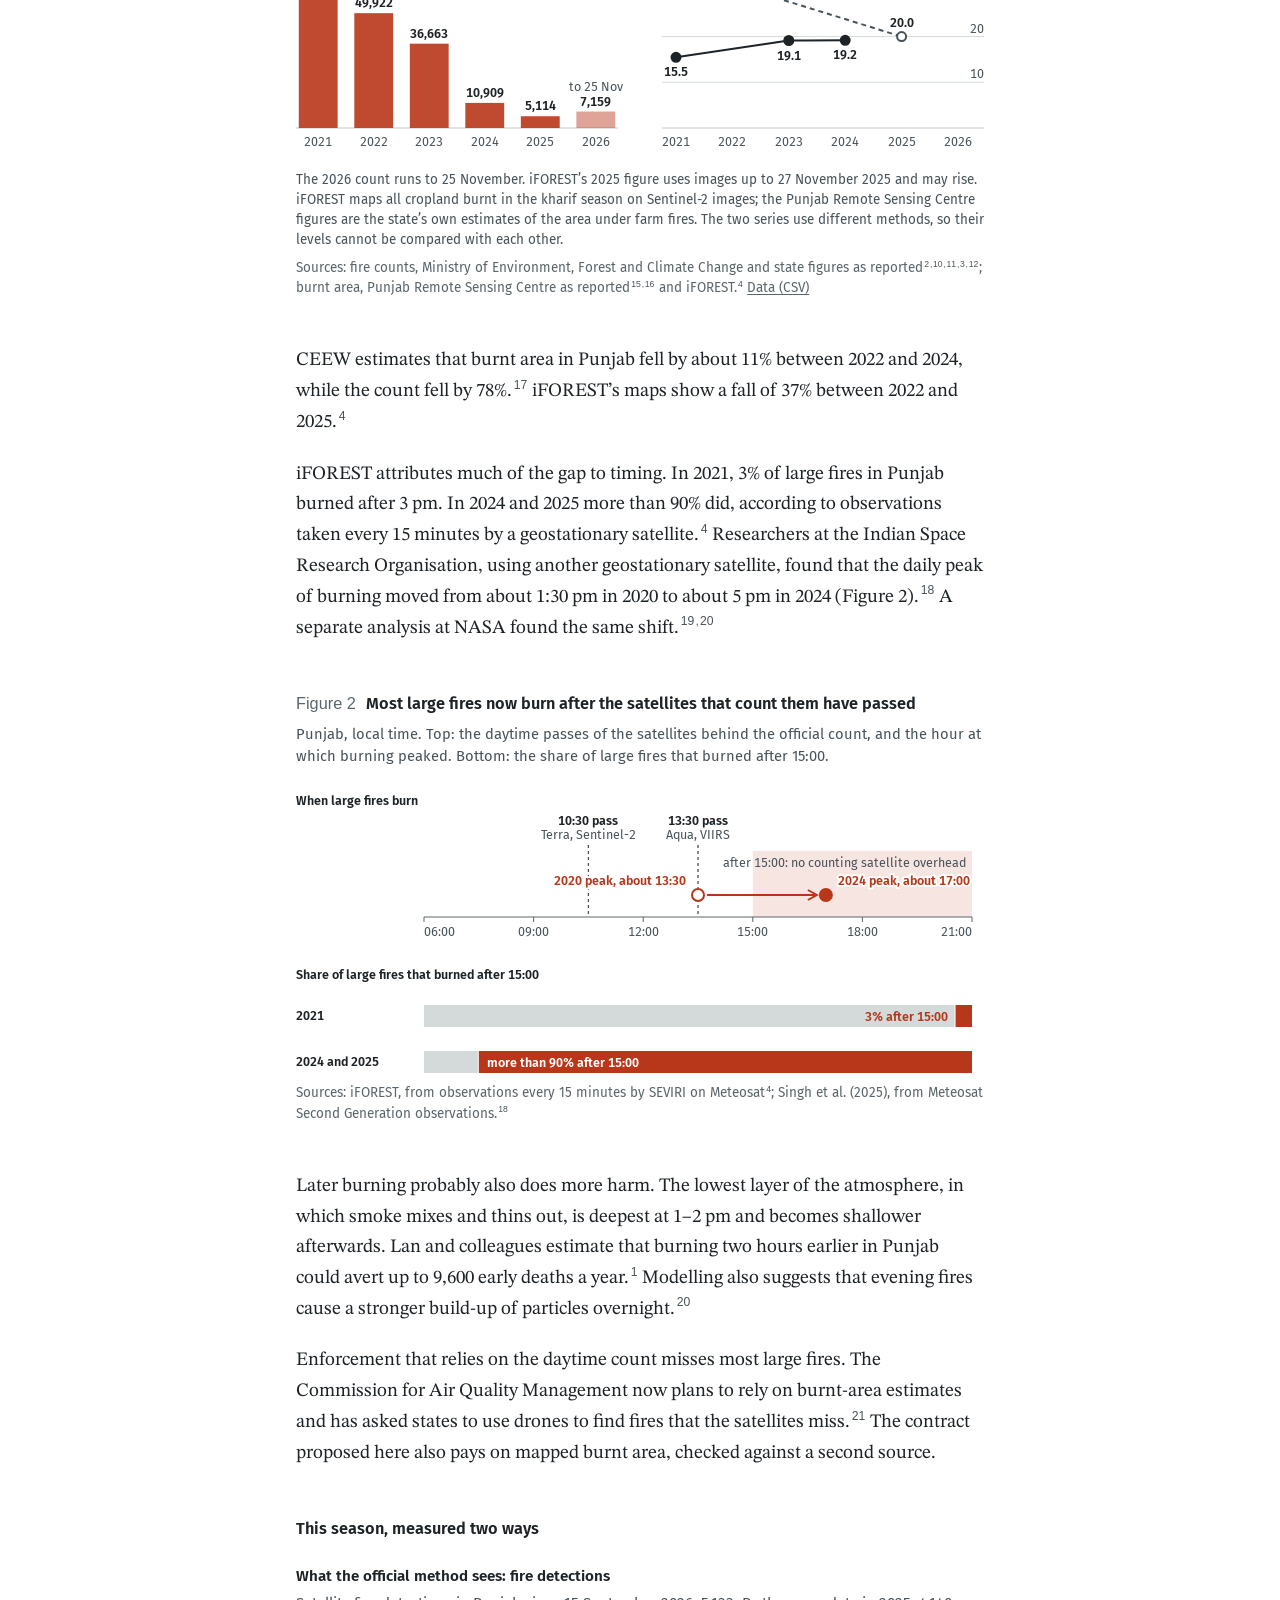
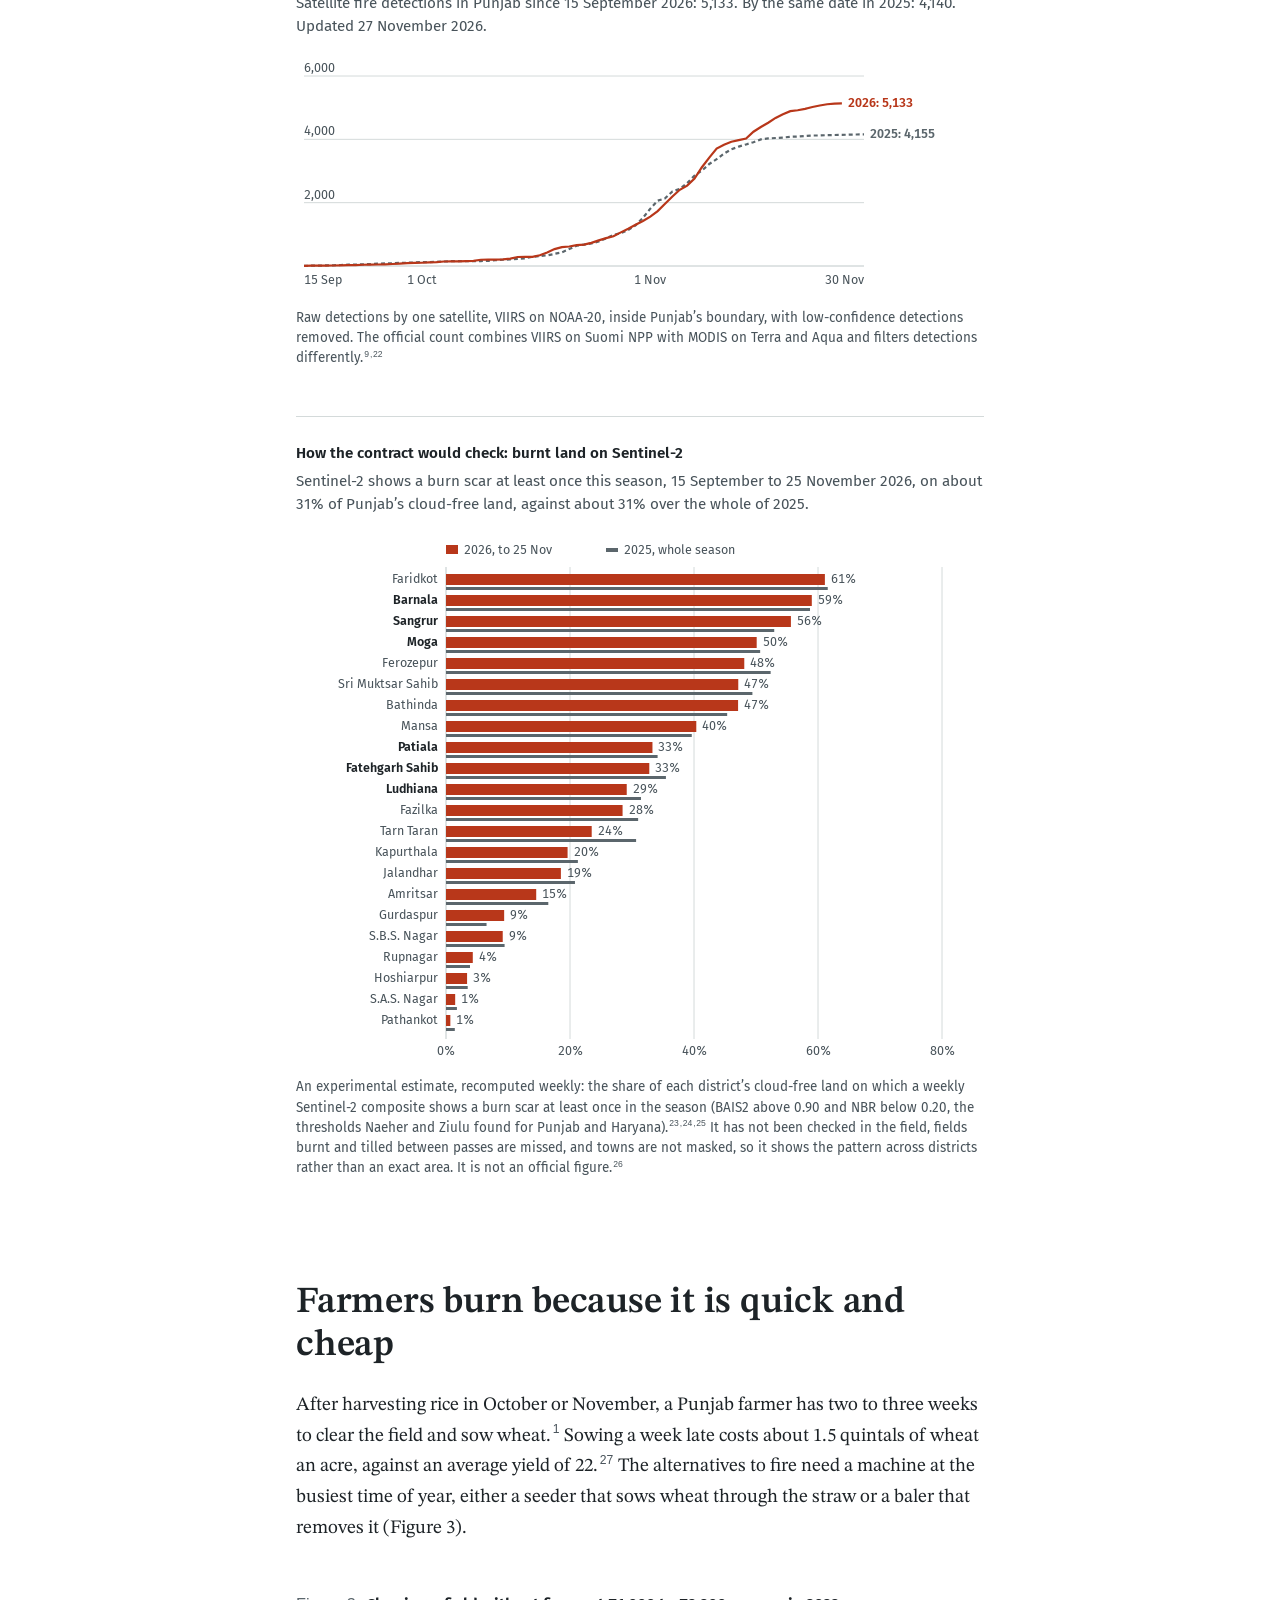
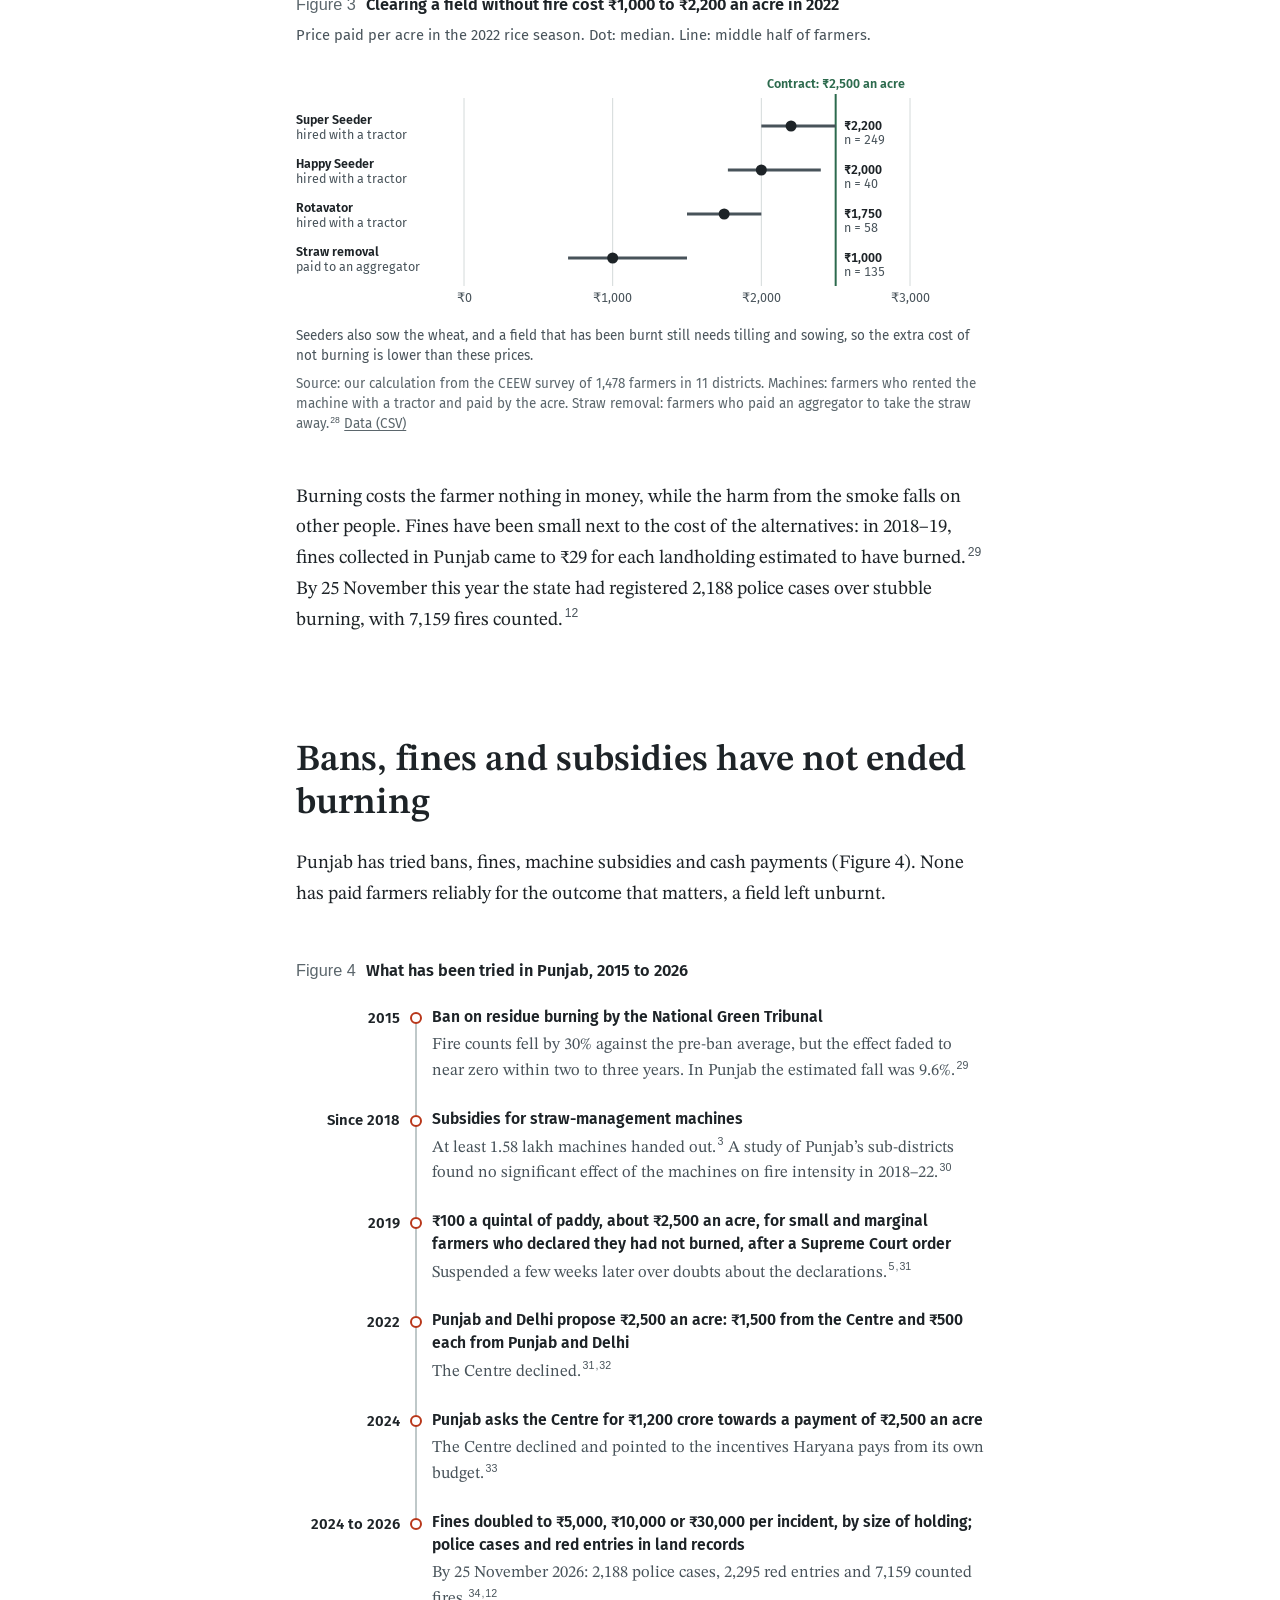
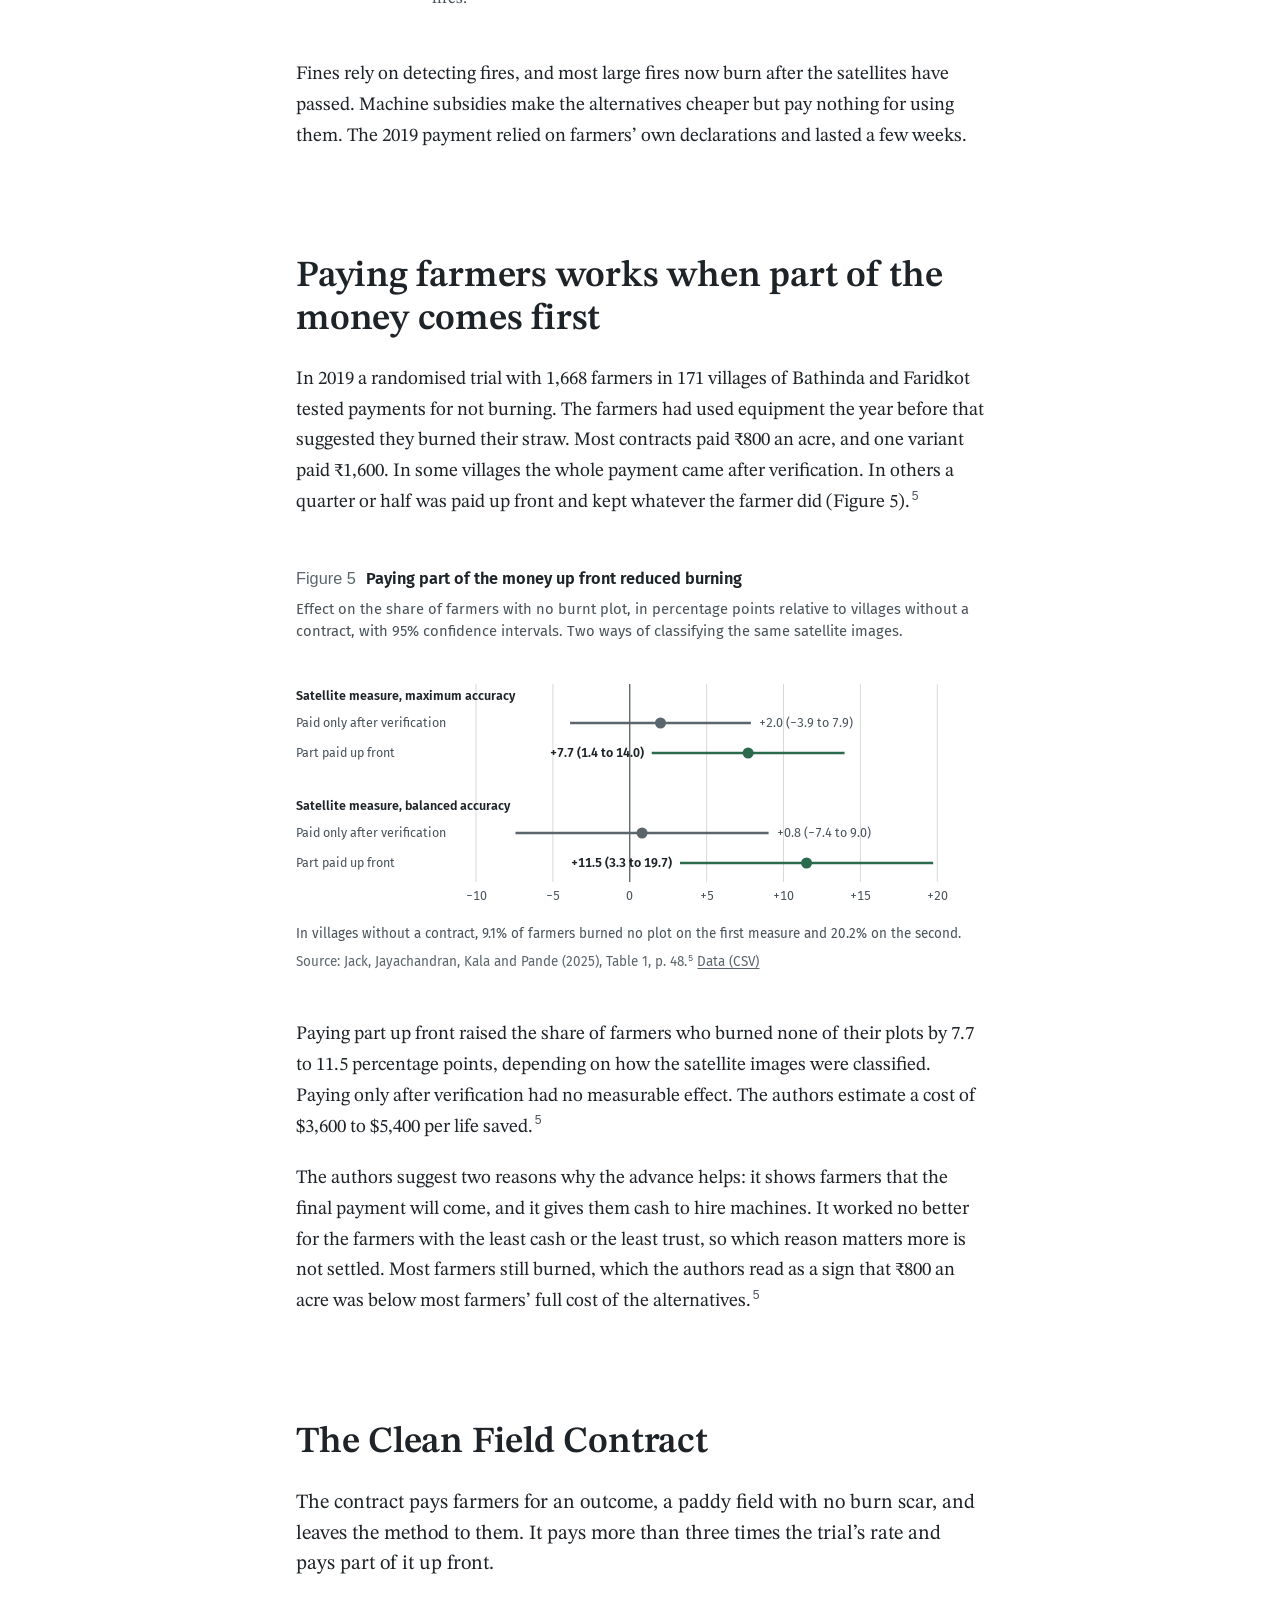
==== commit fc81b7ca: "Add files via upload" ====
--- a/index.html
+++ b/index.html
@@ -184,7 +184,7 @@
     <p class="fig-sub">Effect on the share of farmers with no burnt plot, in percentage points relative to villages without a contract, with 95% confidence intervals. Two ways of classifying the same satellite images.</p>
     <div class="chart" data-chart="trial" role="img" aria-label="Payment partly up front raised the share of farmers with no burnt plot by 7.7 points (95% interval 1.4 to 14.0) on one measure and by 11.5 points (3.3 to 19.7) on the other. Payment only after verification: 2.0 points (minus 3.9 to 7.9) and 0.8 points (minus 7.4 to 9.0)."></div>
     <p class="fig-notes">In villages without a contract, 9.1% of farmers burned no plot on the first measure and 20.2% on the second.</p>
-    <p class="fig-source">Source: Jack, Jayachandran, Kala and Pande (2025), Table 1, p. 48.<sup class="refs"><a href="#r-jack2025">5</a></sup> <a class="data-link" href="data/figures/fig4-trial.csv" download>Data (CSV)</a></p>
+    <p class="fig-source">Source: Jack, Jayachandran, Kala and Pande (2025), Table 1, p. 48.<sup class="refs"><a href="#r-jack2025">5</a></sup> <a class="data-link" href="data/figures/fig5-trial.csv" download>Data (CSV)</a></p>
   </figure>
 
   <p>Paying part up front raised the share of farmers who burned none of their plots by 7.7 to 11.5 percentage points, depending on how the satellite images were classified. Paying only after verification had no measurable effect. The authors estimate a cost of $3,600 to $5,400 per life saved.<sup class="refs"><a href="#r-jack2025">5</a></sup></p>
@@ -312,6 +312,55 @@
   <p>Paying for fields left unburnt, with part of the money paid up front, reduced burning in a randomised trial in Punjab.<sup class="refs"><a href="#r-jack2025">5</a></sup> The Clean Field Contract applies that result across the state, checks every enrolled plot, and asks the Centre and Delhi to pay only for results.</p>
   <p class="coda-final">Notified in December 2026, it can pay its first farmers in June 2027 and show by March 2028 whether it works.</p>
 <p class="share" id="share"><a id="share-wa" href="https://wa.me/">Send on WhatsApp</a><a id="share-mail" href="mailto:">Send by email</a><button type="button" id="share-copy">Copy the link</button><button type="button" id="share-print">Print or save as PDF</button></p>
+</section>
+
+<section class="chapter media" id="media">
+  <h2>Media materials</h2>
+  <p>Journalists, officials and campaigners are welcome to reuse the summary, key messages, figures and maps below. Please credit “Abbasov et al. (2026), The Clean Field Contract, policy brief” and keep the sources shown on each image.</p>
+  <p class="media-all"><a href="press/clean-field-contract-media-pack.zip" download>Download the full media pack</a> <span>ZIP, 8.6 MB: the summary, 12 key-message images, 8 figures, 3 maps and the data</span></p>
+
+  <h3 class="sub">One-page summary</h3>
+  <div class="media-summary">
+    <a href="press/clean-field-contract-summary.pdf"><img src="press/thumbs/summary.jpg" width="720" height="1018" alt="The one-page summary of the brief" loading="lazy"></a>
+    <div>
+      <p>The problem, the evidence, the proposal, its costs and the five recommendations on one A4 page, with the suggested citation.</p>
+      <p class="media-links"><a href="press/clean-field-contract-summary.pdf" download>PDF, 217 KB</a></p>
+    </div>
+  </div>
+
+  <h3 class="sub">Key messages</h3>
+  <p class="media-note">Each message comes as a landscape image (1600 × 900) for slides and posts and a portrait image (1080 × 1350) for phones.</p>
+  <ol class="media-list">
+      <li><img src="press/thumbs/01-punjab-share-of-smoke-landscape.jpg" width="720" height="405" alt="Crop fires in Punjab cause 64% of India’s exposure to crop-fire smoke." loading="lazy"><p class="media-cap">Crop fires in Punjab cause 64% of India’s exposure to crop-fire smoke.</p><p class="media-links"><a href="press/key-messages/01-punjab-share-of-smoke-landscape.png" download>Landscape, 134 KB</a><a href="press/key-messages/01-punjab-share-of-smoke-portrait.png" download>Portrait, 133 KB</a></p></li>
+      <li><img src="press/thumbs/02-fire-counts-landscape.jpg" width="720" height="405" alt="Official counts of farm fires in Punjab fell from 71,304 in 2021 to 5,114 in 2025." loading="lazy"><p class="media-cap">Official counts of farm fires in Punjab fell from 71,304 in 2021 to 5,114 in 2025.</p><p class="media-links"><a href="press/key-messages/02-fire-counts-landscape.png" download>Landscape, 111 KB</a><a href="press/key-messages/02-fire-counts-portrait.png" download>Portrait, 111 KB</a></p></li>
+      <li><img src="press/thumbs/03-timing-of-fires-landscape.jpg" width="720" height="405" alt="Most large fires now burn after the satellites that count them have passed." loading="lazy"><p class="media-cap">Most large fires now burn after the satellites that count them have passed.</p><p class="media-links"><a href="press/key-messages/03-timing-of-fires-landscape.png" download>Landscape, 123 KB</a><a href="press/key-messages/03-timing-of-fires-portrait.png" download>Portrait, 126 KB</a></p></li>
+      <li><img src="press/thumbs/04-trial-result-landscape.jpg" width="720" height="405" alt="Paying farmers not to burn reduced burning when part of the money came up front." loading="lazy"><p class="media-cap">Paying farmers not to burn reduced burning when part of the money came up front.</p><p class="media-links"><a href="press/key-messages/04-trial-result-landscape.png" download>Landscape, 138 KB</a><a href="press/key-messages/04-trial-result-portrait.png" download>Portrait, 136 KB</a></p></li>
+      <li><img src="press/thumbs/05-the-proposal-landscape.jpg" width="720" height="405" alt="The proposal: ₹2,500 an acre for a paddy field left unburnt, ₹500 of it at enrolment." loading="lazy"><p class="media-cap">The proposal: ₹2,500 an acre for a paddy field left unburnt, ₹500 of it at enrolment.</p><p class="media-links"><a href="press/key-messages/05-the-proposal-landscape.png" download>Landscape, 135 KB</a><a href="press/key-messages/05-the-proposal-portrait.png" download>Portrait, 136 KB</a></p></li>
+      <li><img src="press/thumbs/06-what-has-to-happen-landscape.jpg" width="720" height="405" alt="Punjab can notify the Clean Field Contract in December 2026." loading="lazy"><p class="media-cap">Punjab can notify the Clean Field Contract in December 2026.</p><p class="media-links"><a href="press/key-messages/06-what-has-to-happen-landscape.png" download>Landscape, 129 KB</a><a href="press/key-messages/06-what-has-to-happen-portrait.png" download>Portrait, 129 KB</a></p></li>
+  </ol>
+
+  <h3 class="sub">Figures</h3>
+  <p class="media-note">The figures of this brief with their titles, notes and sources, at twice screen resolution.</p>
+  <ol class="media-list">
+      <li><img src="press/thumbs/figure-1-fire-counts-and-burnt-area.jpg" width="720" height="547" alt="Figure 1. Fire counts and mapped burnt area" loading="lazy"><p class="media-cap">Figure 1. Fire counts and mapped burnt area</p><p class="media-links"><a href="press/figures/figure-1-fire-counts-and-burnt-area.png" download>PNG, 211 KB</a></p></li>
+      <li><img src="press/thumbs/figure-2-timing-of-fires.jpg" width="720" height="491" alt="Figure 2. When large fires burn" loading="lazy"><p class="media-cap">Figure 2. When large fires burn</p><p class="media-links"><a href="press/figures/figure-2-timing-of-fires.png" download>PNG, 168 KB</a></p></li>
+      <li><img src="press/thumbs/figure-3-cost-of-alternatives.jpg" width="720" height="482" alt="Figure 3. Cost of clearing a field without fire" loading="lazy"><p class="media-cap">Figure 3. Cost of clearing a field without fire</p><p class="media-links"><a href="press/figures/figure-3-cost-of-alternatives.png" download>PNG, 169 KB</a></p></li>
+      <li><img src="press/thumbs/figure-4-what-has-been-tried.jpg" width="720" height="668" alt="Figure 4. What has been tried, 2015 to 2026" loading="lazy"><p class="media-cap">Figure 4. What has been tried, 2015 to 2026</p><p class="media-links"><a href="press/figures/figure-4-what-has-been-tried.png" download>PNG, 300 KB</a></p></li>
+      <li><img src="press/thumbs/figure-5-trial-results.jpg" width="720" height="468" alt="Figure 5. Results of the 2019 trial" loading="lazy"><p class="media-cap">Figure 5. Results of the 2019 trial</p><p class="media-links"><a href="press/figures/figure-5-trial-results.png" download>PNG, 157 KB</a></p></li>
+      <li><img src="press/thumbs/figure-7-who-pays.jpg" width="720" height="419" alt="Figure 7. Who pays for each enrolled acre" loading="lazy"><p class="media-cap">Figure 7. Who pays for each enrolled acre</p><p class="media-links"><a href="press/figures/figure-7-who-pays.png" download>PNG, 135 KB</a></p></li>
+      <li><img src="press/thumbs/figure-8-effect-at-10-points.jpg" width="720" height="592" alt="Figure 8. What the contract achieves at a 10-point effect" loading="lazy"><p class="media-cap">Figure 8. What the contract achieves at a 10-point effect</p><p class="media-links"><a href="press/figures/figure-8-effect-at-10-points.png" download>PNG, 206 KB</a></p></li>
+      <li><img src="press/thumbs/figure-9-route-to-statewide-payments.jpg" width="720" height="1533" alt="Figure 9. Route to statewide payments, with targets and fallbacks" loading="lazy"><p class="media-cap">Figure 9. Route to statewide payments, with targets and fallbacks</p><p class="media-links"><a href="press/figures/figure-9-route-to-statewide-payments.png" download>PNG, 678 KB</a></p></li>
+  </ol>
+
+  <h3 class="sub">Maps</h3>
+  <ol class="media-list">
+      <li><img src="press/thumbs/map-1-smoke-and-wind.jpg" width="720" height="405" alt="Smoke from Punjab’s fields drifts towards Delhi, with the season’s average wind" loading="lazy"><p class="media-cap">Smoke from Punjab’s fields drifts towards Delhi, with the season’s average wind</p><p class="media-links"><a href="press/maps/map-1-smoke-and-wind.png" download>PNG, 2.1 MB</a></p></li>
+      <li><img src="press/thumbs/map-2-fires-2021.jpg" width="720" height="405" alt="Fires detected in Punjab, 15 September to 30 November 2021" loading="lazy"><p class="media-cap">Fires detected in Punjab, 15 September to 30 November 2021</p><p class="media-links"><a href="press/maps/map-2-fires-2021.png" download>PNG, 1.8 MB</a></p></li>
+      <li><img src="press/thumbs/map-3-six-districts.jpg" width="720" height="405" alt="The six districts that cause about 40% of the damage, with this season’s fire detections" loading="lazy"><p class="media-cap">The six districts that cause about 40% of the damage, with this season’s fire detections</p><p class="media-links"><a href="press/maps/map-3-six-districts.png" download>PNG, 1.2 MB</a></p></li>
+  </ol>
+
+  <h3 class="sub">Data</h3>
+  <p class="media-links media-data"><a href="data/figures/fig1-counts-burnt-area.csv" download>Figure 1 data (CSV)</a><a href="data/figures/fig3-hire-costs.csv" download>Figure 3 data (CSV)</a><a href="data/figures/fig5-trial.csv" download>Figure 5 data (CSV)</a><a href="data/claims-register.csv" download>Source of every figure (CSV)</a></p>
 </section>
 
 <section class="chapter sources" id="sources">
@@ -362,10 +411,10 @@
     <h3>About this brief</h3>
     <p>Elchin Abbasov, Jakob Bilan, Timeo Goncalves, Narmin Isgandarli, Jack King, Ann Mary Philip and Cosimo Zatti wrote this brief for the course PP425 Strategic Policymaking at the London School of Economics and Political Science. The views are their own and not those of LSE or of any government.</p>
     <h3>Maps</h3>
-    <p>India’s boundary and state lines: INDIAN-SHAPEFILES by datta07 (MIT licence), simplified; Punjab’s 22 districts from the same source, with Malerkotla, created in 2021, shown within Sangrur. Coast and rivers: Natural Earth. Satellite images: NASA Global Imagery Browse Services, with Blue Marble Next Generation (a cloud-free MODIS composite) for the overview, VIIRS on Suomi NPP and MODIS on Terra for 11 November 2021, and NASA HLS at 30 m for the field view.<sup class="refs"><a href="#r-hls">14</a></sup> Photograph: burning of rice residue in south-east Punjab before the wheat season, 2011, by Neil Palmer (CIAT), <a href="https://creativecommons.org/licenses/by-sa/2.0/">CC BY-SA 2.0</a>, via <a href="https://commons.wikimedia.org/wiki/File:NP_India_burning_48_(6315309342).jpg">Wikimedia Commons</a>.</p>
+    <p>India’s boundary and state lines: INDIAN-SHAPEFILES by datta07 (MIT licence), simplified; Punjab’s 22 districts from the same source, with Malerkotla, created in 2021, shown within Sangrur. Coast and rivers: Natural Earth. Satellite images: NASA Global Imagery Browse Services, with Blue Marble Next Generation (a cloud-free MODIS composite) for the overview, VIIRS on Suomi NPP for 11 November 2021, and NASA HLS at 30 m for the field view.<sup class="refs"><a href="#r-hls">14</a></sup> Photograph: burning of rice residue in south-east Punjab before the wheat season, 2011, by Neil Palmer (CIAT), <a href="https://creativecommons.org/licenses/by-sa/2.0/">CC BY-SA 2.0</a>, via <a href="https://commons.wikimedia.org/wiki/File:NP_India_burning_48_(6315309342).jpg">Wikimedia Commons</a>.</p>
     <p>Wind is drawn as evenly spaced streamlines of the season-mean flow, because readers follow the path of a flow more accurately from integral curves that show direction than from grids of arrows.<sup class="refs"><a href="#r-laidlaw2005">39</a></sup> The field is the mean of daily eastward and northward wind 50 m above the ground on the MERRA-2 grid.<sup class="refs"><a href="#r-power">8</a></sup></p>
     <p class="live-stamp">Satellite fire detections are refreshed once a day from 15 September to 20 December by a scheduled script that queries NASA FIRMS<span data-live="updatedLine"></span>. The official figures quoted in the text are updated by hand.</p>
-    <p>Typefaces: STIX Two Text and Fira Sans (SIL Open Font Licence). Charts drawn with D3. Code, data and a register of every figure’s source are in the repository this page is published from.</p>
+    <p>Typefaces: STIX Two Text and Fira Sans (SIL Open Font Licence). Charts drawn with D3. Burnt-land estimates and the 30 m field image contain modified Copernicus Sentinel data (2025–2026). Code, data and a register of every figure’s source are in the repository this page is published from.</p>
   </div>
 </section>
 
--- a/css/site.css
+++ b/css/site.css
@@ -277,6 +277,21 @@
 .r-meta { display: grid; grid-template-columns: repeat(auto-fit, minmax(13rem, 1fr)); gap: var(--s3) var(--s5); margin-top: var(--s4); font-family: var(--sans); font-size: 0.9rem; line-height: 1.45; color: var(--ink-2); }
 .r-k { font-size: 0.78rem !important; font-weight: 600; color: var(--ink); margin-bottom: var(--s1) !important; }
 
+/* media materials */
+.media-all { font-family: var(--sans); font-size: 1rem !important; line-height: 1.5; margin: var(--s5) auto var(--s2) !important; }
+.media-all a { font-weight: 600; }
+.media-all span { display: block; color: var(--ink-2); font-size: 0.88rem; }
+.media-note { font-family: var(--sans); font-size: 0.9rem; line-height: 1.5; color: var(--ink-2); }
+.media-summary { display: grid; grid-template-columns: 9.5rem 1fr; gap: var(--s5); align-items: start; margin-top: var(--s3); }
+.media-summary img { width: 100%; height: auto; display: block; border: 1px solid var(--rule); }
+.media-summary p { font-size: 1.02rem; line-height: 1.5; }
+.media-list { list-style: none; padding: 0; margin: var(--s4) auto 0 !important; display: grid; grid-template-columns: repeat(2, minmax(0, 1fr)); gap: var(--s6) var(--s5); }
+.media-list li { margin: 0; }
+.media-list img { width: 100%; height: auto; display: block; border: 1px solid var(--rule-2); background: #fff; }
+.media-cap { font-family: var(--sans); font-size: 0.88rem; line-height: 1.4; color: var(--ink); margin: var(--s2) 0 var(--s1) !important; }
+.media-links { font-family: var(--sans); font-size: 0.86rem; line-height: 1.5; display: flex; flex-wrap: wrap; gap: var(--s1) var(--s4); }
+.media-data { margin-top: var(--s3) !important; }
+
 /* closing */
 .coda { padding-top: var(--s8); }
 .coda p { font-size: 1.24rem; line-height: 1.55; }
@@ -309,6 +324,8 @@
   .closing .recs li { font-size: 1.08rem; }
 }
 @media (max-width: 640px) {
+  .media-list { grid-template-columns: 1fr; }
+  .media-summary { grid-template-columns: 6.5rem 1fr; gap: var(--s4); }
   .timeline li, .route li { grid-template-columns: 1fr; padding-left: var(--s6); }
   .timeline li::before, .route li::before { left: 0; }
   .timeline li:not(:last-child)::after, .route li:not(:last-child)::after { left: 5px; }
